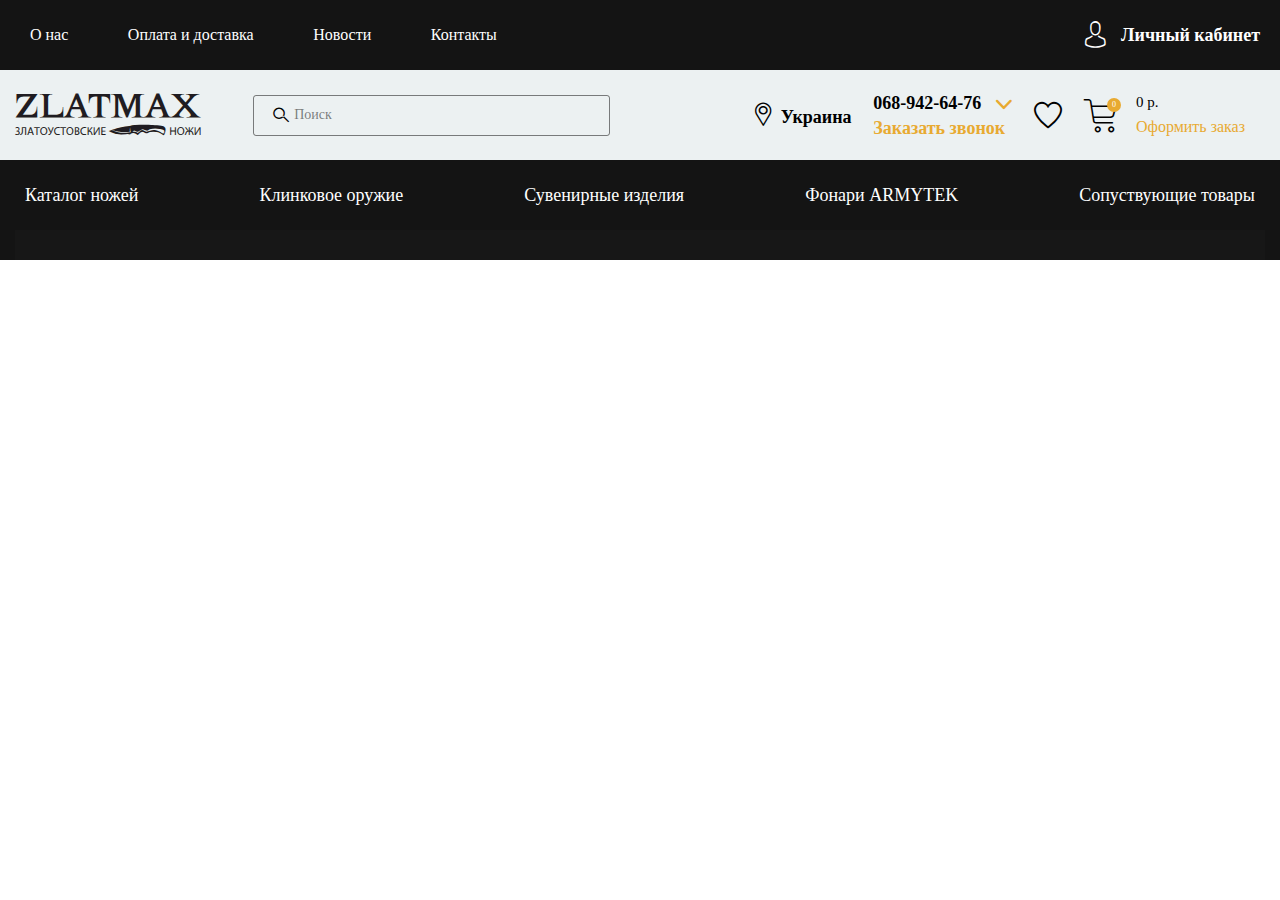
==== home.html @ 17cad007 "Add files via upload" ====
<!DOCTYPE html>
<html lang="ru">

<head>
	<title>Главная</title>
	<meta charset="UTF-8">
	<meta name="format-detection" content="telephone=no">
	<!-- <style>body{opacity: 0;}</style> -->
	<link rel="stylesheet" href="css/style.min.css?_v=20230607173620">
	<link rel="shortcut icon" href="favicon.ico">
	<!-- <meta name="robots" content="noindex, nofollow"> -->
	<meta name="viewport" content="width=device-width, initial-scale=1.0">
</head>

<body>
	<div class="wrapper">
		<header class="header">
			<div class="header__top top-header">
				<div class="top-header__container">
					<nav class="top-header__menu ">
						<nav class="top-header__menu">
							<ul data-da=".menu__body, 991.98" class="top-header__list menu-top-header">
								<li class="menu-top-header__item menu-top-header__item_catalog"><a href="#" data-catalog class="menu-top-header__link  menu-top-header__link_catalog _icon-arrow-bottom">Каталог
										товаров</a></li>
								<li class="menu-top-header__item"><a href="#" class="menu-top-header__link">О нас</a></li>
								<li class="menu-top-header__item"><a href="#" class="menu-top-header__link">Оплата и доставка</a></li>
								<li class="menu-top-header__item"><a href="#" class="menu-top-header__link">Новости</a></li>
								<li class="menu-top-header__item"><a href="#" class="menu-top-header__link">Контакты</a></li>
							</ul>
						</nav>


					</nav>
					<a href="#" class="top-header__user _icon-user"><span>Личный кабинет</span></a>
					<nav hidden class="menu">
						<button type="" class=" menu-icon icon-menu"><span></span></button>
						<div class="menu__body">
						</div>
					</nav>
				</div>
			</div>
			<div class="header__body body-header">
				<div class="body-header__container">
					<a href="" class="body-header__logo">
						<img src="" alt="">
					</a>
					<div data-da=".catalog-header__container, 479.98" class="body-header__search ">
						<form action="" class="search-header">
							<button type="submit" class="search-header__button "></button>
							<input type="text" autocomplete="off" placeholder="Поиск" class="search-header__input">
						</form>
					</div>
					<div class="body-header__actions actions-header">
						<a href="" class="actions-header__location"><span>Украина</span></a>
						<div data-da=".top-header__container, 991.98 , 0" class="actions-header__phones phones-header">
							<div data-spollers class="phones-header__items">
								<div class="spollers__item">
									<a href="tel:0689426476" class="phones-header__phone"><span>068-942-64-76</span></a>
									<button type="button" data-spoller class="phones-header__arrow _icon-arrow-bottom"></button>
									<ul class="phones-header__list">
										<li><a href="tel:88007774967" class="phones-header__phone">068-942-64-76</a></li>
										<li><a href="tel:88007774967" class="phones-header__phone">068-942-64-76</a></li>
										<li><a href="tel:88007774967" class="phones-header__phone">068-942-64-76</a></li>
									</ul>
								</div>
							</div>
							<button type="button" data-popup="#callback" class="phones-header__callback">Заказать звонок</button>
						</div>
						<a data-da=".top-header__container, 991.98 , 1" href="#" class="actions-header__favorite"></a>
						<a data-da=".top-header__container, 991.98 , 2" href="#" class="actions-header__cart cart-header">
							<div class="cart-header__icon _icon-cart"><span>0</span></div>
							<div href="#" class="cart-header__body">
								<div class="cart-header__summ">0 р.</div>
								<div class="cart-header__link">Оформить заказ</div>
							</div>
						</a>
					</div>
				</div>
			</div>
			<div class=" header__catalog catalog-header">
				<div class="catalog-header__container">
					<nav class="catalog-header__menu menu-catalog">
						<button type="button" class=" menu-catalog__back _icon-back">Назад</button>
						<ul class="menu-catalog__list">
							<li class="menu-catalog__item"><button type="button" data-parent="1" class="menu-catalog__link">Каталог
									ножей</button></li>
							<li class="menu-catalog__item"><button type="button" data-parent="2" class="menu-catalog__link">Клинковое
									оружие</button></li>
							<li class="menu-catalog__item"><button type="button" data-parent="3" class="menu-catalog__link">Сувенирные изделия</button></li>
							<li class="menu-catalog__item"><button type="button" data-parent="4" class="menu-catalog__link">Фонари
									ARMYTEK</button></li>
							<li class="menu-catalog__item"><button type="button" data-parent="5" class="menu-catalog__link">Сопуствующие товары</button></li>
						</ul>
						<div class="menu-catalog__sub-menu sub-menu-catalog">
							<button type="button" class=" sub-menu-catalog__back _icon-back">Назад</button>
							<div class="sub-menu-catalog__container">
								<div hidden data-submenu="1" class="sub-menu-catalog__block ">
									<div class="sub-menu-catalog__category"><a href="#" class="sub-menu-catalog__link-category">Категория ножей</a></div>
									<div class="sub-menu-catalog__category"><a href="#" class="sub-menu-catalog__link-category">Производство ножей</a></div>
									<div class="sub-menu-catalog__category"><a href="#" class="sub-menu-catalog__link-category">Ножи по
											маркам стали</a></div>
									<div class="sub-menu-catalog__category"><a href="#" class="sub-menu-catalog__link-category">Заточка
											и полировка ножей</a></div>
									<div class="sub-menu-catalog__category"><a href="#" class="sub-menu-catalog__link-category">Ножевая
											мастерская</a></div>



									<ul class="sub-menu-catalog__list">
										<li class="sub-menu-catalog__item"><a href="#" class="sub-menu-catalog__link">Разделочные
												ножи</a></li>
										<li class="sub-menu-catalog__item"><a href="#" class="sub-menu-catalog__link">Туристические
												ножи</a></li>
										<li class="sub-menu-catalog__item"><a href="#" class="sub-menu-catalog__link">Ножи
												охотничьи</a></li>
										<li class="sub-menu-catalog__item"><a href="#" class="sub-menu-catalog__link">Булатные
												ножи</a></li>
										<li class="sub-menu-catalog__item"><a href="#" class="sub-menu-catalog__link">Ножи из
												дамаска</a></li>
										<li class="sub-menu-catalog__item"><a href="#" class="sub-menu-catalog__link">Тактического
												назначения</a></li>
										<li class="sub-menu-catalog__item"><a href="#" class="sub-menu-catalog__link">Метательные
												ножи</a></li>
										<li class="sub-menu-catalog__item"><a href="#" class="sub-menu-catalog__link">Мачете и
												кукри</a></li>
										<li class="sub-menu-catalog__item"><a href="#" class="sub-menu-catalog__link">Ножи
												кухонные</a></li>
									</ul>
									<ul class="sub-menu-catalog__list">
										<li class="sub-menu-catalog__item"><a href="#" class="sub-menu-catalog__link">Ножи АИР</a></li>
										<li class="sub-menu-catalog__item"><a href="#" class="sub-menu-catalog__link">Ножи ЗИК</a></li>
										<li class="sub-menu-catalog__item"><a href="#" class="sub-menu-catalog__link">Ножи ЗЗОСС</a>
										</li>
										<li class="sub-menu-catalog__item"><a href="#" class="sub-menu-catalog__link">Ножи РОСоружие</a>
										</li>
										<li class="sub-menu-catalog__item"><a href="#" class="sub-menu-catalog__link">Ножи РОСоружие</a>
										</li>
										<li class="sub-menu-catalog__item"><a href="#" class="sub-menu-catalog__link">Ножи Оружейник</a>
										</li>
										<li class="sub-menu-catalog__item"><a href="#" class="sub-menu-catalog__link">Булат Сергея
												Баранова</a></li>
										<li class="sub-menu-catalog__item"><a href="#" class="sub-menu-catalog__link">Булат Андрея
												Умерова</a></li>
										<li class="sub-menu-catalog__item"><a href="#" class="sub-menu-catalog__link">Ножи Златко</a>
										</li>
										<li class="sub-menu-catalog__item"><a href="#" class="sub-menu-catalog__link">Ножи Стиль-М</a>
										</li>
										<li class="sub-menu-catalog__item"><a href="#" class="sub-menu-catalog__link">Оружейная
												компания</a></li>
									</ul>
									<ul class="sub-menu-catalog__list">
										<li class="sub-menu-catalog__item"><a href="#" class="sub-menu-catalog__link">Ножи из стали
												40х102С2М</a></li>
										<li class="sub-menu-catalog__item"><a href="#" class="sub-menu-catalog__link">Ножи из стали
												95х18</a></li>
										<li class="sub-menu-catalog__item"><a href="#" class="sub-menu-catalog__link">Ножи из стали
												100х13м</a></li>
										<li class="sub-menu-catalog__item"><a href="#" class="sub-menu-catalog__link">Ножи из стали
												110х18м-ШД</a></li>
										<li class="sub-menu-catalog__item"><a href="#" class="sub-menu-catalog__link">Ножи из стали
												ЭИ-107 ТЦ/a></li>
										<li class="sub-menu-catalog__item"><a href="#" class="sub-menu-catalog__link">Ножи из стали
												50х14МФ</a></li>
										<li class="sub-menu-catalog__item"><a href="#" class="sub-menu-catalog__link">Ножи из стали
												AUS-8</a></li>
										<li class="sub-menu-catalog__item"><a href="#" class="sub-menu-catalog__link">Ножи из стали
												К340</a></li>
										<li class="sub-menu-catalog__item"><a href="#" class="sub-menu-catalog__link">Ножи из стали
												M390</a></li>
										<li class="sub-menu-catalog__item"><a href="#" class="sub-menu-catalog__link">Ножи из стали
												ЭП-766</a></li>
									</ul>
									<ul class="sub-menu-catalog__list">
										<li class="sub-menu-catalog__item"><a href="#" class="sub-menu-catalog__link">Паста ГОИ</a></li>
										<li class="sub-menu-catalog__item"><a href="#" class="sub-menu-catalog__link">Алмазная паста</a>
										</li>
										<li class="sub-menu-catalog__item"><a href="#" class="sub-menu-catalog__link">Бруски и камни для
												заточки</a></li>
										<li class="sub-menu-catalog__item"><a href="#" class="sub-menu-catalog__link">Заточные
												системы</a></li>
									</ul>

									<ul class="sub-menu-catalog__list">
										<li class="sub-menu-catalog__item"><a href="#" class="sub-menu-catalog__link">Ножевые клинки</a>
										</li>
										<li class="sub-menu-catalog__item"><a href="#" class="sub-menu-catalog__link">Заготовки для
												ножей</a></li>
										<li class="sub-menu-catalog__item"><a href="#" class="sub-menu-catalog__link">Литье для
												ножей</a></li>
										<li class="sub-menu-catalog__item"><a href="#" class="sub-menu-catalog__link">Материалы для
												рукоятей</a></li>
										<li class="sub-menu-catalog__item"><a href="#" class="sub-menu-catalog__link">Уход за рукоятиями
												ножей</a></li>

									</ul>
									<div class="sub-menu-catalog__footer"><a href="#" class="sub-menu-catalog__all">Смотреть все</a>
									</div>
									<div class="sub-menu-catalog__footer"><a href="#" class="sub-menu-catalog__all">Смотреть все</a>
									</div>
									<div class="sub-menu-catalog__footer"><a href="#" class="sub-menu-catalog__all">Смотреть все</a>
									</div>
									<div class="sub-menu-catalog__footer"><a href="#" class="sub-menu-catalog__all">Смотреть все</a>
									</div>
									<div class="sub-menu-catalog__footer"><a href="#" class="sub-menu-catalog__all">Смотреть все</a>
									</div>



								</div>
								<div hidden data-submenu="2" class="sub-menu-catalog__block ">
									<div class="sub-menu-catalog__category"><a href="#" class="sub-menu-catalog__link-category">Категория ножей</a></div>
									<div class="sub-menu-catalog__category"><a href="#" class="sub-menu-catalog__link-category">Производство ножей</a></div>


									<ul class="sub-menu-catalog__list">
										<li class="sub-menu-catalog__item"><a href="#" class="sub-menu-catalog__link">Разделочные
												ножи</a></li>
										<li class="sub-menu-catalog__item"><a href="#" class="sub-menu-catalog__link">Туристические
												ножи</a></li>
										<li class="sub-menu-catalog__item"><a href="#" class="sub-menu-catalog__link">Ножи
												охотничьи</a></li>
										<li class="sub-menu-catalog__item"><a href="#" class="sub-menu-catalog__link">Булатные
												ножи</a></li>
										<li class="sub-menu-catalog__item"><a href="#" class="sub-menu-catalog__link">Ножи из
												дамаска</a></li>

									</ul>
									<ul class="sub-menu-catalog__list">
										<li class="sub-menu-catalog__item"><a href="#" class="sub-menu-catalog__link">Ножи АИР</a></li>
										<li class="sub-menu-catalog__item"><a href="#" class="sub-menu-catalog__link">Ножи ЗИК</a></li>
										<li class="sub-menu-catalog__item"><a href="#" class="sub-menu-catalog__link">Ножи ЗЗОСС</a>
										</li>
										<li class="sub-menu-catalog__item"><a href="#" class="sub-menu-catalog__link">Ножи РОСоружие</a>
										</li>
										<li class="sub-menu-catalog__item"><a href="#" class="sub-menu-catalog__link">Ножи РОСоружие</a>
										</li>

									</ul>


									<div class="sub-menu-catalog__footer"><a href="#" class="sub-menu-catalog__all">Смотреть все</a>
									</div>
									<div class="sub-menu-catalog__footer"><a href="#" class="sub-menu-catalog__all">Смотреть все</a>
									</div>




								</div>
								<div hidden data-submenu="3" class="sub-menu-catalog__block ">

									<div class="sub-menu-catalog__category"><a href="#" class="sub-menu-catalog__link-category">Ножи по
											маркам стали</a></div>
									<div class="sub-menu-catalog__category"><a href="#" class="sub-menu-catalog__link-category">Заточка
											и полировка ножей</a></div>
									<div class="sub-menu-catalog__category"><a href="#" class="sub-menu-catalog__link-category">Ножевая
											мастерская</a></div>




									<ul class="sub-menu-catalog__list">
										<li class="sub-menu-catalog__item"><a href="#" class="sub-menu-catalog__link">Ножи из стали
												40х102С2М</a></li>
										<li class="sub-menu-catalog__item"><a href="#" class="sub-menu-catalog__link">Ножи из стали
												95х18</a></li>
										<li class="sub-menu-catalog__item"><a href="#" class="sub-menu-catalog__link">Ножи из стали
												100х13м</a></li>
										<li class="sub-menu-catalog__item"><a href="#" class="sub-menu-catalog__link">Ножи из стали
												110х18м-ШД</a></li>
										<li class="sub-menu-catalog__item"><a href="#" class="sub-menu-catalog__link">Ножи из стали
												ЭИ-107 ТЦ/a></li>
										<li class="sub-menu-catalog__item"><a href="#" class="sub-menu-catalog__link">Ножи из стали
												50х14МФ</a></li>
										<li class="sub-menu-catalog__item"><a href="#" class="sub-menu-catalog__link">Ножи из стали
												AUS-8</a></li>
									</ul>
									<ul class="sub-menu-catalog__list">
										<li class="sub-menu-catalog__item"><a href="#" class="sub-menu-catalog__link">Паста ГОИ</a></li>
										<li class="sub-menu-catalog__item"><a href="#" class="sub-menu-catalog__link">Алмазная паста</a>
										</li>
										<li class="sub-menu-catalog__item"><a href="#" class="sub-menu-catalog__link">Бруски и камни для
												заточки</a></li>
										<li class="sub-menu-catalog__item"><a href="#" class="sub-menu-catalog__link">Заточные
												системы</a></li>
									</ul>

									<ul class="sub-menu-catalog__list">
										<li class="sub-menu-catalog__item"><a href="#" class="sub-menu-catalog__link">Ножевые клинки</a>
										</li>
										<li class="sub-menu-catalog__item"><a href="#" class="sub-menu-catalog__link">Заготовки для
												ножей</a></li>
										<li class="sub-menu-catalog__item"><a href="#" class="sub-menu-catalog__link">Литье для
												ножей</a></li>
										<li class="sub-menu-catalog__item"><a href="#" class="sub-menu-catalog__link">Материалы для
												рукоятей</a></li>
										<li class="sub-menu-catalog__item"><a href="#" class="sub-menu-catalog__link">Уход за рукоятиями
												ножей</a></li>

									</ul>


									<div class="sub-menu-catalog__footer"><a href="#" class="sub-menu-catalog__all">Смотреть все</a>
									</div>
									<div class="sub-menu-catalog__footer"><a href="#" class="sub-menu-catalog__all">Смотреть все</a>
									</div>
									<div class="sub-menu-catalog__footer"><a href="#" class="sub-menu-catalog__all">Смотреть все</a>
									</div>



								</div>
								<div hidden data-submenu="4" class="sub-menu-catalog__block ">
									<div class="sub-menu-catalog__category"><a href="#" class="sub-menu-catalog__link-category">Категория ножей</a></div>
									<div class="sub-menu-catalog__category"><a href="#" class="sub-menu-catalog__link-category">Производство ножей</a></div>
									<div class="sub-menu-catalog__category"><a href="#" class="sub-menu-catalog__link-category">Ножи по
											маркам стали</a></div>
									<div class="sub-menu-catalog__category"><a href="#" class="sub-menu-catalog__link-category">Заточка
											и полировка ножей</a></div>
									<div class="sub-menu-catalog__category"><a href="#" class="sub-menu-catalog__link-category">Ножевая
											мастерская</a></div>



									<ul class="sub-menu-catalog__list">
										<li class="sub-menu-catalog__item"><a href="#" class="sub-menu-catalog__link">Разделочные
												ножи</a></li>
										<li class="sub-menu-catalog__item"><a href="#" class="sub-menu-catalog__link">Туристические
												ножи</a></li>
										<li class="sub-menu-catalog__item"><a href="#" class="sub-menu-catalog__link">Ножи
												охотничьи</a></li>
										<li class="sub-menu-catalog__item"><a href="#" class="sub-menu-catalog__link">Булатные
												ножи</a></li>
										<li class="sub-menu-catalog__item"><a href="#" class="sub-menu-catalog__link">Ножи из
												дамаска</a></li>
										<li class="sub-menu-catalog__item"><a href="#" class="sub-menu-catalog__link">Тактического
												назначения</a></li>
										<li class="sub-menu-catalog__item"><a href="#" class="sub-menu-catalog__link">Метательные
												ножи</a></li>
										<li class="sub-menu-catalog__item"><a href="#" class="sub-menu-catalog__link">Мачете и
												кукри</a></li>
										<li class="sub-menu-catalog__item"><a href="#" class="sub-menu-catalog__link">Ножи
												кухонные</a></li>
									</ul>
									<ul class="sub-menu-catalog__list">
										<li class="sub-menu-catalog__item"><a href="#" class="sub-menu-catalog__link">Ножи АИР</a></li>
										<li class="sub-menu-catalog__item"><a href="#" class="sub-menu-catalog__link">Ножи ЗИК</a></li>
										<li class="sub-menu-catalog__item"><a href="#" class="sub-menu-catalog__link">Ножи ЗЗОСС</a>
										</li>
										<li class="sub-menu-catalog__item"><a href="#" class="sub-menu-catalog__link">Ножи РОСоружие</a>
										</li>
										<li class="sub-menu-catalog__item"><a href="#" class="sub-menu-catalog__link">Ножи РОСоружие</a>
										</li>
										<li class="sub-menu-catalog__item"><a href="#" class="sub-menu-catalog__link">Ножи Оружейник</a>
										</li>
										<li class="sub-menu-catalog__item"><a href="#" class="sub-menu-catalog__link">Булат Сергея
												Баранова</a></li>
										<li class="sub-menu-catalog__item"><a href="#" class="sub-menu-catalog__link">Булат Андрея
												Умерова</a></li>
										<li class="sub-menu-catalog__item"><a href="#" class="sub-menu-catalog__link">Ножи Златко</a>
										</li>
										<li class="sub-menu-catalog__item"><a href="#" class="sub-menu-catalog__link">Ножи Стиль-М</a>
										</li>
										<li class="sub-menu-catalog__item"><a href="#" class="sub-menu-catalog__link">Оружейная
												компания</a></li>
									</ul>
									<ul class="sub-menu-catalog__list">
										<li class="sub-menu-catalog__item"><a href="#" class="sub-menu-catalog__link">Ножи из стали
												40х102С2М</a></li>
										<li class="sub-menu-catalog__item"><a href="#" class="sub-menu-catalog__link">Ножи из стали
												95х18</a></li>
										<li class="sub-menu-catalog__item"><a href="#" class="sub-menu-catalog__link">Ножи из стали
												100х13м</a></li>
										<li class="sub-menu-catalog__item"><a href="#" class="sub-menu-catalog__link">Ножи из стали
												110х18м-ШД</a></li>
										<li class="sub-menu-catalog__item"><a href="#" class="sub-menu-catalog__link">Ножи из стали
												ЭИ-107 ТЦ/a></li>
										<li class="sub-menu-catalog__item"><a href="#" class="sub-menu-catalog__link">Ножи из стали
												50х14МФ</a></li>
										<li class="sub-menu-catalog__item"><a href="#" class="sub-menu-catalog__link">Ножи из стали
												AUS-8</a></li>
										<li class="sub-menu-catalog__item"><a href="#" class="sub-menu-catalog__link">Ножи из стали
												К340</a></li>
										<li class="sub-menu-catalog__item"><a href="#" class="sub-menu-catalog__link">Ножи из стали
												M390</a></li>
										<li class="sub-menu-catalog__item"><a href="#" class="sub-menu-catalog__link">Ножи из стали
												ЭП-766</a></li>
									</ul>
									<ul class="sub-menu-catalog__list">
										<li class="sub-menu-catalog__item"><a href="#" class="sub-menu-catalog__link">Паста ГОИ</a></li>
										<li class="sub-menu-catalog__item"><a href="#" class="sub-menu-catalog__link">Алмазная паста</a>
										</li>
										<li class="sub-menu-catalog__item"><a href="#" class="sub-menu-catalog__link">Бруски и камни для
												заточки</a></li>
										<li class="sub-menu-catalog__item"><a href="#" class="sub-menu-catalog__link">Заточные
												системы</a></li>
									</ul>

									<ul class="sub-menu-catalog__list">
										<li class="sub-menu-catalog__item"><a href="#" class="sub-menu-catalog__link">Ножевые клинки</a>
										</li>
										<li class="sub-menu-catalog__item"><a href="#" class="sub-menu-catalog__link">Заготовки для
												ножей</a></li>
										<li class="sub-menu-catalog__item"><a href="#" class="sub-menu-catalog__link">Литье для
												ножей</a></li>
										<li class="sub-menu-catalog__item"><a href="#" class="sub-menu-catalog__link">Материалы для
												рукоятей</a></li>
										<li class="sub-menu-catalog__item"><a href="#" class="sub-menu-catalog__link">Уход за рукоятиями
												ножей</a></li>

									</ul>
									<div class="sub-menu-catalog__footer"><a href="#" class="sub-menu-catalog__all">Смотреть все</a>
									</div>
									<div class="sub-menu-catalog__footer"><a href="#" class="sub-menu-catalog__all">Смотреть все</a>
									</div>
									<div class="sub-menu-catalog__footer"><a href="#" class="sub-menu-catalog__all">Смотреть все</a>
									</div>
									<div class="sub-menu-catalog__footer"><a href="#" class="sub-menu-catalog__all">Смотреть все</a>
									</div>
									<div class="sub-menu-catalog__footer"><a href="#" class="sub-menu-catalog__all">Смотреть все</a>
									</div>



								</div>
								<div hidden data-submenu="5" class="sub-menu-catalog__block ">
									<div class="sub-menu-catalog__category"><a href="#" class="sub-menu-catalog__link-category">Категория ножей</a></div>
									<div class="sub-menu-catalog__category"><a href="#" class="sub-menu-catalog__link-category">Производство ножей</a></div>


									<ul class="sub-menu-catalog__list">
										<li class="sub-menu-catalog__item"><a href="#" class="sub-menu-catalog__link">Разделочные
												ножи</a></li>
										<li class="sub-menu-catalog__item"><a href="#" class="sub-menu-catalog__link">Туристические
												ножи</a></li>
										<li class="sub-menu-catalog__item"><a href="#" class="sub-menu-catalog__link">Ножи
												охотничьи</a></li>
										<li class="sub-menu-catalog__item"><a href="#" class="sub-menu-catalog__link">Булатные
												ножи</a></li>


									</ul>
									<ul class="sub-menu-catalog__list">
										<li class="sub-menu-catalog__item"><a href="#" class="sub-menu-catalog__link">Ножи АИР</a></li>
										<li class="sub-menu-catalog__item"><a href="#" class="sub-menu-catalog__link">Ножи ЗИК</a></li>
										<li class="sub-menu-catalog__item"><a href="#" class="sub-menu-catalog__link">Ножи ЗЗОСС</a>
										</li>


									</ul>


									<div class="sub-menu-catalog__footer"><a href="#" class="sub-menu-catalog__all">Смотреть все</a>
									</div>
									<div class="sub-menu-catalog__footer"><a href="#" class="sub-menu-catalog__all">Смотреть все</a>
									</div>




								</div>
							</div>



						</div>
					</nav>
				</div>
			</div>
		</header>
		<main class="page">
		</main>
		<footer class="footer">
			<div class="footer__container">
			</div>
		</footer>
	</div>
	<div id="callback" aria-hidden="true" class="popup">
		<div class="popup__wrapper">
			<div class="popup__content">
				<button data-close type="button" class="popup__close">Закрыть</button>
				<div class="popup__text">
					Тут повинна бути форма
				</div>
			</div>
		</div>
	</div>
	<script src="js/app.min.js?_v=20230607173620"></script>
</body>

</html>
---- css/style.min.css ----
@charset "UTF-8";@font-face{font-family:icons;font-display:swap;src:url(../fonts/icons.woff2) format("woff2"),url(../fonts/icons.woff) format("woff");font-weight:400;font-style:normal}.actions-header__favorite,.actions-header__location,.body-header__logo,.menu-catalog__link[data-parent]::before,.phones-header__phone:before,.search-header__button,[class*=_icon-]:before{font-family:icons;font-style:normal;font-weight:400;font-variant:normal;text-transform:none;line-height:1;-webkit-font-smoothing:antialiased;-moz-osx-font-smoothing:grayscale}[class*=_icon-]:before{display:block}._icon-arrow-bottom:before,.menu-catalog__link[data-parent]:before{content:"\e900"}._icon-arrow-right:before{content:"\e901"}._icon-cart:before{content:"\e902"}._icon-compare:before{content:"\e903"}._icon-contact:before,.phones-header__phone:before{content:"\e904"}._icon-email:before{content:"\e905"}._icon-favorite:before,.actions-header__favorite:before{content:"\e906"}._icon-back:before{content:"\e907"}._icon-location:before,.actions-header__location:before{content:"\e908"}._icon-logo:before,.body-header__logo:before{content:"\e909"}._icon-rub:before{content:"\e90a"}._icon-search:before,.search-header__button:before{content:"\e90b"}._icon-spoller-arrow:before{content:"\e90c"}._icon-time-shedule:before{content:"\e90d"}._icon-user:before{content:"\e90e"}._icon-Vector:before{content:"\e90f"}._icon-back:before{content:"\e907"}*{padding:0;margin:0;border:0}*,:after,:before{-webkit-box-sizing:border-box;box-sizing:border-box}body,html{height:100%;min-width:320px}body{color:#000;line-height:1;font-family:"";font-size:1.125rem;-ms-text-size-adjust:100%;-moz-text-size-adjust:100%;-webkit-text-size-adjust:100%;-webkit-font-smoothing:antialiased;-moz-osx-font-smoothing:grayscale}button,input,textarea{font-family:"";font-size:inherit}button{cursor:pointer;color:inherit;background-color:inherit}a{color:inherit}a:link,a:visited{text-decoration:none}a:hover{text-decoration:none}ul li{list-style:none}img{vertical-align:top}h1,h2,h3,h4,h5,h6{font-weight:inherit;font-size:inherit}.lock body{overflow:hidden;-ms-touch-action:none;touch-action:none}.wrapper{min-height:100%;display:-webkit-box;display:-ms-flexbox;display:flex;-webkit-box-orient:vertical;-webkit-box-direction:normal;-ms-flex-direction:column;flex-direction:column;overflow:hidden}.wrapper>main{-webkit-box-flex:1;-ms-flex:1 1 auto;flex:1 1 auto}.wrapper>*{min-width:0}[class*=__container]{max-width:99.375rem;-webkit-box-sizing:content-box;box-sizing:content-box;margin:0 auto;padding:0 .9375rem}body::after{content:"";background-color:rgba(0,0,0,.5);position:fixed;width:100%;height:100%;top:0;left:0;opacity:0;-webkit-transition:opacity .8s ease 0s;-o-transition:opacity .8s ease 0s;transition:opacity .8s ease 0s;pointer-events:none;z-index:149}.popup-show body::after{opacity:1}.popup{position:fixed;top:0;left:0;bottom:0;right:0;padding:30px 10px;-webkit-transition:visibility .8s ease 0s;-o-transition:visibility .8s ease 0s;transition:visibility .8s ease 0s;visibility:hidden;pointer-events:none}.popup_show{z-index:150;visibility:visible;overflow:auto;pointer-events:auto}.popup_show .popup__content{visibility:visible;-webkit-transform:scale(1);-ms-transform:scale(1);transform:scale(1)}.popup__wrapper{display:-webkit-box;display:-ms-flexbox;display:flex;-webkit-box-orient:vertical;-webkit-box-direction:normal;-ms-flex-direction:column;flex-direction:column;-webkit-box-align:center;-ms-flex-align:center;align-items:center;min-height:100%;-webkit-box-flex:1;-ms-flex:1 1 auto;flex:1 1 auto;width:100%;display:flex;-webkit-box-pack:center;-ms-flex-pack:center;justify-content:center;align-items:center}.popup__content{visibility:hidden;-webkit-transform:scale(0);-ms-transform:scale(0);transform:scale(0);-webkit-transition:-webkit-transform .3s ease 0s;transition:-webkit-transform .3s ease 0s;-o-transition:transform .3s ease 0s;transition:transform .3s ease 0s;transition:transform .3s ease 0s,-webkit-transform .3s ease 0s;background-color:#eee;padding:20px;width:100%;max-width:900px;border-radius:20px}.lock .popup__content{visibility:visible}[class*=-ibg]{position:relative}[class*=-ibg] img{position:absolute;width:100%;height:100%;top:0;left:0;-o-object-fit:cover;object-fit:cover}[class*=-ibg_contain] img{-o-object-fit:contain;object-fit:contain}.top-header{padding:10px 0;background-color:#141414}.top-header__container{display:-webkit-box;display:-ms-flexbox;display:flex;-webkit-box-align:center;-ms-flex-align:center;align-items:center;gap:1.25rem;min-height:50px;padding:0 1.25rem 0 1.25rem}.top-header__menu{-webkit-box-flex:1;-ms-flex:1 1 auto;flex:1 1 auto}.menu__link{color:#fff}.top-header__list{display:-webkit-box;display:-ms-flexbox;display:flex;row-gap:5px}@supports ((-moz-column-gap:clamp(1.25rem ,0.6346153846rem + 3.0769230769vw ,3.75rem)) or (column-gap:clamp(1.25rem ,0.6346153846rem + 3.0769230769vw ,3.75rem))){.top-header__list{-webkit-column-gap:clamp(1.25rem ,.6346153846rem + 3.0769230769vw ,3.75rem);-moz-column-gap:clamp(1.25rem ,.6346153846rem + 3.0769230769vw ,3.75rem);column-gap:clamp(1.25rem ,.6346153846rem + 3.0769230769vw ,3.75rem)}}@supports not ((-moz-column-gap:clamp(1.25rem ,0.6346153846rem + 3.0769230769vw ,3.75rem)) or (column-gap:clamp(1.25rem ,0.6346153846rem + 3.0769230769vw ,3.75rem))){.top-header__list{-webkit-column-gap:calc(1.25rem + 2.5 * (100vw - 20rem)/ 81.25);-moz-column-gap:calc(1.25rem + 2.5 * (100vw - 20rem)/ 81.25);column-gap:calc(1.25rem + 2.5 * (100vw - 20rem)/ 81.25)}}.menu-top-header__item{font-size:1rem}.menu-top-header__link{color:#fff;font-size:1rem;line-height:1.25}.menu-top-header__link:first-child{margin:0 0 0 .625rem}.menu-top-header__link_catalog{display:-webkit-box;display:-ms-flexbox;display:flex;-webkit-box-orient:horizontal;-webkit-box-direction:reverse;-ms-flex-direction:row-reverse;flex-direction:row-reverse;-webkit-box-pack:justify;-ms-flex-pack:justify;justify-content:space-between}.menu-top-header__link_catalog::before{-webkit-box-flex:0;-ms-flex:0 0 .875rem;flex:0 0 .875rem;display:-webkit-box;display:-ms-flexbox;display:flex;-webkit-box-pack:center;-ms-flex-pack:center;justify-content:center;-webkit-box-align:center;-ms-flex-align:center;align-items:center;height:.875rem;font-size:.5rem;-webkit-transform:rotate(-90deg);-ms-transform:rotate(-90deg);transform:rotate(-90deg)}.top-header__user{color:#fff;display:-webkit-inline-box;display:-ms-inline-flexbox;display:inline-flex;-webkit-box-align:center;-ms-flex-align:center;align-items:center;font-weight:600;line-height:1.2222222222}.top-header__user::before{font-size:1.75rem;margin:0 15px 0 0}.body-header{background-color:#ecf1f2}.body-header__search{-webkit-box-flex:1;-ms-flex:1 1 auto;flex:1 1 auto}.body-header{padding:10px 0}.body-header__container{display:-webkit-box;display:-ms-flexbox;display:flex;min-height:70px;-webkit-box-align:center;-ms-flex-align:center;align-items:center;-ms-flex-wrap:nowrap;flex-wrap:nowrap}.body-header__logo{font-size:2.625rem;color:#1f1c21}.search-header{border-radius:.1875rem;position:relative;padding-right:1.25rem;background-color:#ecf1f2}.search-header__button{position:absolute;top:0;left:.5rem;background-color:transparent;height:2.5625rem;width:2.5625rem;display:-webkit-box;display:-ms-flexbox;display:flex;-webkit-box-align:center;-ms-flex-align:center;align-items:center;-webkit-box-pack:center;-ms-flex-pack:center;justify-content:center}.search-header__input{width:100%;font-weight:500;font-size:.875rem;padding:0 1.25rem 0 2.5rem;background-color:transparent;border-radius:.1875rem;border:1px solid rgba(4,4,4,.5);height:2.5625rem;color:#000}.search-header__input::-webkit-input-placeholder{color:rgba(0,0,0,.5)}.search-header__input::-moz-placeholder{color:rgba(0,0,0,.5)}.search-header__input:-ms-input-placeholder{color:rgba(0,0,0,.5)}.search-header__input::-ms-input-placeholder{color:rgba(0,0,0,.5)}.search-header__input::placeholder{color:rgba(0,0,0,.5)}.actions-header{display:-webkit-box;display:-ms-flexbox;display:flex;-webkit-box-align:center;-ms-flex-align:center;align-items:center}@supports ((-moz-column-gap:clamp(0.9375rem ,-0.5745967742rem + 2.4193548387vw ,1.875rem)) or (column-gap:clamp(0.9375rem ,-0.5745967742rem + 2.4193548387vw ,1.875rem))){.actions-header{-webkit-column-gap:clamp(.9375rem ,-.5745967742rem + 2.4193548387vw ,1.875rem);-moz-column-gap:clamp(.9375rem ,-.5745967742rem + 2.4193548387vw ,1.875rem);column-gap:clamp(.9375rem ,-.5745967742rem + 2.4193548387vw ,1.875rem)}}@supports not ((-moz-column-gap:clamp(0.9375rem ,-0.5745967742rem + 2.4193548387vw ,1.875rem)) or (column-gap:clamp(0.9375rem ,-0.5745967742rem + 2.4193548387vw ,1.875rem))){.actions-header{-webkit-column-gap:calc(.9375rem + .9375 * (100vw - 62.5rem)/ 38.75);-moz-column-gap:calc(.9375rem + .9375 * (100vw - 62.5rem)/ 38.75);column-gap:calc(.9375rem + .9375 * (100vw - 62.5rem)/ 38.75)}}.actions-header__location{font-weight:600;font-size:1.125rem;line-height:1.2222222222;display:-webkit-inline-box;display:-ms-inline-flexbox;display:inline-flex;color:#000;-webkit-box-align:center;-ms-flex-align:center;align-items:center}@supports (margin-right:clamp(0.0000000625rem ,-9.943181358rem + 11.3636359091vw ,1.5625rem)){.actions-header__location{margin-right:clamp(.0000000625rem ,-9.943181358rem + 11.3636359091vw ,1.5625rem)}}@supports not (margin-right:clamp(0.0000000625rem ,-9.943181358rem + 11.3636359091vw ,1.5625rem)){.actions-header__location{margin-right:calc(.0000000625rem + 1.5624999375 * (100vw - 87.5rem)/ 13.75)}}.actions-header__location::before{font-weight:400;font-size:1.5rem;margin:0 .625rem 0 0}.actions-header__favorite{font-size:1.6875rem}.phones-header__item{position:relative;display:-webkit-box;display:-ms-flexbox;display:flex}.phones-header__phone{font-weight:600;white-space:nowrap;font-size:1.125rem;color:#000;line-height:1.2222222222}.phones-header__phone:before{display:none}.phones-header__arrow{color:#e8aa31;font-size:.625rem;margin:0 0 0 1.0625em;-webkit-transition:-webkit-transform .4s ease 0s;transition:-webkit-transform .4s ease 0s;-o-transition:transform .4s ease 0s;transition:transform .4s ease 0s;transition:transform .4s ease 0s,-webkit-transform .4s ease 0s}.phones-header__arrow._spoller-active{-webkit-transform:rotate(-180deg);-ms-transform:rotate(-180deg);transform:rotate(-180deg)}.phones-header__list{margin:.3125rem 0 0 0;position:absolute;padding:.9375rem;background:#fff;z-index:20;border-radius:.625rem;-webkit-box-shadow:0 0 5px rgba(0,0,0,.3);box-shadow:0 0 5px rgba(0,0,0,.3)}.phones-header__list li:not(:last-child){margin-bottom:.2777777778em}.phones-header__callback{font-weight:700;font-size:1.125rem;color:#e8aa31;background-color:transparent;margin:.1875rem 0 0 0;line-height:1.2222222222}.cart-header{display:-webkit-box;display:-ms-flexbox;display:flex;-webkit-column-gap:.9375rem;-moz-column-gap:.9375rem;column-gap:.9375rem;-webkit-box-align:center;-ms-flex-align:center;align-items:center;margin:0 1.25rem 0 0}.cart-header__icon{-webkit-box-flex:0;-ms-flex:0 0 37px;flex:0 0 37px;font-size:2.1875rem;position:relative}.cart-header__icon span{width:.875rem;height:.875rem;border-radius:50%;display:-webkit-box;display:-ms-flexbox;display:flex;-webkit-box-pack:center;-ms-flex-pack:center;justify-content:center;-webkit-box-align:center;-ms-flex-align:center;align-items:center;top:0;right:0;font-size:.5rem;position:absolute;background-color:#e8aa31;color:#fff}.cart-header__body{-webkit-box-flex:0;-ms-flex:0 0 auto;flex:0 0 auto}.cart-header__summ{font-weight:500;font-size:.9375rem;line-height:1.25}.cart-header__summ:not(:last-child){margin-bottom:.3125em}.cart-header__link{color:#e8aa31;font-weight:500;font-size:1rem;line-height:1.25}.catalog-header{background-color:#141414;position:relative}.catalog-header__container{color:#fff;gap:.625rem}.menu-catalog__list{display:-webkit-box;display:-ms-flexbox;display:flex;-webkit-box-pack:justify;-ms-flex-pack:justify;justify-content:space-between}.menu-catalog__link{padding:0 .625rem;display:-webkit-box;display:-ms-flexbox;display:flex;min-height:4.375rem;-webkit-box-pack:center;-ms-flex-pack:center;justify-content:center;-webkit-box-align:center;-ms-flex-align:center;align-items:center;text-align:center;position:relative;-webkit-transition:color .5s ease 0s;-o-transition:color .5s ease 0s;transition:color .5s ease 0s}.menu-catalog__link[data-parent]::before{display:none}.menu-catalog__link::after{opacity:0;visibility:hidden;position:absolute;content:"";height:.0625rem;width:calc(100% - 1.25rem);bottom:0;left:.625rem;background-color:#e8aa31;-webkit-transition:color .5s ease .5s;-o-transition:color .5s ease .5s;transition:color .5s ease .5s}.menu-catalog__link._sub-menu-active{color:#e8aa31;-webkit-transition:all .3s ease 0s;-o-transition:all .3s ease 0s;transition:all .3s ease 0s}.menu-catalog__link._sub-menu-active::after{opacity:1;visibility:visible}.menu-catalog__sub-menu{width:100%;left:0;top:100%;background-color:#171717}.menu-catalog__back{display:none}.sub-menu-catalog{padding-bottom:1.875rem}.sub-menu-catalog__block{display:none;-webkit-transition:all .3s ease 0s;-o-transition:all .3s ease 0s;transition:all .3s ease 0s}.sub-menu-catalog__block._sub-menu-open{display:-ms-grid;display:grid}.sub-menu-catalog__block_1{-webkit-box-pack:start;-ms-flex-pack:start;justify-content:start;-ms-grid-columns:(auto)[1];grid-template-columns:repeat(1,auto)}.sub-menu-catalog__block_2{-webkit-box-pack:start;-ms-flex-pack:start;justify-content:start;-ms-grid-columns:(auto)[2];grid-template-columns:repeat(2,auto)}.sub-menu-catalog__block_3{-webkit-box-pack:start;-ms-flex-pack:start;justify-content:start;-ms-grid-columns:(auto)[3];grid-template-columns:repeat(3,auto)}.sub-menu-catalog__block_4{-webkit-box-pack:start;-ms-flex-pack:start;justify-content:start;-ms-grid-columns:(auto)[4];grid-template-columns:repeat(4,auto)}.sub-menu-catalog__block_5{-webkit-box-pack:start;-ms-flex-pack:start;justify-content:start;-ms-grid-columns:(auto)[5];grid-template-columns:repeat(5,auto)}.sub-menu-catalog__container{padding:0 .625rem}.sub-menu-catalog__category{border-bottom:1px solid rgba(255,255,255,.3);font-size:1rem;line-height:1.25}.sub-menu-catalog__list{gap:20px;display:-webkit-box;display:-ms-flexbox;display:flex;-webkit-box-orient:vertical;-webkit-box-direction:normal;-ms-flex-direction:column;flex-direction:column;-webkit-box-flex:1;-ms-flex:1 1 auto;flex:1 1 auto;padding:1.875rem .9375rem 1.875rem 0;margin:3.75rem 0 0 0;border-bottom:1px solid rgba(255,255,255,.3)}.sub-menu-catalog__link{font-size:1rem;line-height:1.25}.sub-menu-catalog__footer{padding:1.875rem .9375rem 1.875rem 0}.sub-menu-catalog__all{font-weight:500;font-size:1rem;line-height:1.25;color:#e8aa31}.sub-menu-catalog__back{display:none}@media (min-width:29.99875em){@supports (padding-left:clamp(1.25rem ,-27.8885135135rem + 37.2972972973vw ,9.875rem)){.body-header__search{padding-left:clamp(1.25rem ,-27.8885135135rem + 37.2972972973vw ,9.875rem)}}@supports not (padding-left:clamp(1.25rem ,-27.8885135135rem + 37.2972972973vw ,9.875rem)){.body-header__search{padding-left:calc(1.25rem + 8.625 * (100vw - 78.125rem)/ 23.125)}}}@media (min-width:61.99875em){.menu-top-header__item_catalog{display:none}.search-header{max-width:23.5625rem}.sub-menu-catalog__category{padding:1.875rem .9375rem 1.875rem 0}}@media (max-width:78.125em){.cart-header__body{display:none}}@media (max-width:61.99875em){.top-header__container{gap:1.125rem}.top-header__menu{-webkit-box-flex:0;-ms-flex:0 0 auto;flex:0 0 auto}.menu{display:-webkit-box;display:-ms-flexbox;display:flex;-webkit-box-flex:1;-ms-flex:1 1 auto;flex:1 1 auto;-webkit-box-pack:end;-ms-flex-pack:end;justify-content:flex-end}.menu__body{position:fixed;z-index:4;top:0;left:-100%;width:100%;height:100%;overflow:auto;background-color:#000;padding:6.25rem .9375rem 3.125rem .9375rem;-webkit-transition:left .3s ease 0s;-o-transition:left .3s ease 0s;transition:left .3s ease 0s}.menu-open .menu__body{left:0}.top-header__list{-webkit-box-orient:vertical;-webkit-box-direction:normal;-ms-flex-direction:column;flex-direction:column;row-gap:15px}.menu-top-header__list{display:none}@supports (font-size:clamp(1.375rem ,1.1369047619rem + 1.1904761905vw ,1.875rem)){.menu-top-header__link{font-size:clamp(1.375rem ,1.1369047619rem + 1.1904761905vw ,1.875rem)}}@supports not (font-size:clamp(1.375rem ,1.1369047619rem + 1.1904761905vw ,1.875rem)){.menu-top-header__link{font-size:calc(1.375rem + .5 * (100vw - 20rem)/ 42)}}.top-header__user::before{margin:0;font-size:2.1875rem}.top-header__user span{display:none;font-size:2.1875rem}.body-header__container{-webkit-box-pack:justify;-ms-flex-pack:justify;justify-content:space-between}.actions-header{display:none}.actions-header__favorite{color:#fff;font-size:2.1875rem}.phones-header__phone{color:#ecf1f2}.phones-header__phone{font-size:1.25rem}.phones-header__arrow{display:none}.phones-header__list{display:none}.phones-header__callback{display:none}.cart-header__icon{color:#fff;font-size:2.1875rem}.menu-catalog{position:fixed;top:0;left:-100%;height:100%;width:100%;overflow:auto;background-color:#000;padding:1.5625rem .9375rem 3.125rem .9375rem;-webkit-transition:left .3s ease 0s;-o-transition:left .3s ease 0s;transition:left .3s ease 0s}.catalog-open .menu-catalog{left:0;z-index:4}.menu-catalog__list{-webkit-box-orient:vertical;-webkit-box-direction:normal;-ms-flex-direction:column;flex-direction:column}.menu-catalog__link[data-parent]{display:-webkit-box;display:-ms-flexbox;display:flex;-webkit-box-pack:justify;-ms-flex-pack:justify;justify-content:space-between;-webkit-box-orient:horizontal;-webkit-box-direction:reverse;-ms-flex-direction:row-reverse;flex-direction:row-reverse;width:100%}.menu-catalog__link[data-parent]::before{display:block;-webkit-transform:translateY(.3125rem) rotate(-90deg);-ms-transform:translateY(.3125rem) rotate(-90deg);transform:translateY(.3125rem) rotate(-90deg);font-size:.625rem}.menu-catalog__back{display:-webkit-inline-box;display:-ms-inline-flexbox;display:inline-flex;-webkit-box-align:center;-ms-flex-align:center;align-items:center}@supports (font-size:clamp(1.25rem ,0.9523809524rem + 1.4880952381vw ,1.875rem)){.menu-catalog__back{font-size:clamp(1.25rem ,.9523809524rem + 1.4880952381vw ,1.875rem)}}@supports not (font-size:clamp(1.25rem ,0.9523809524rem + 1.4880952381vw ,1.875rem)){.menu-catalog__back{font-size:calc(1.25rem + .625 * (100vw - 20rem)/ 42)}}.menu-catalog__back:not(:last-child){margin-bottom:2em}.menu-catalog__back::before{margin:0 .3333333333em 0 0}.sub-menu-catalog{position:fixed;top:0;left:-100%;height:100%;width:100%;overflow:auto;background-color:#000;padding:1.5625rem .9375rem 3.125rem .9375rem;-webkit-transition:left .3s ease 0s;-o-transition:left .3s ease 0s;transition:left .3s ease 0s}.sub-menu-open .sub-menu-catalog{display:block;left:0;z-index:6}.sub-menu-catalog__block._sub-menu-open{display:block}.sub-menu-catalog__category{font-weight:700}.sub-menu-catalog__category:not(:last-child){margin-bottom:1.5625em}.sub-menu-catalog__list{display:none}.sub-menu-catalog__footer{display:none}.sub-menu-catalog__back{display:-webkit-inline-box;display:-ms-inline-flexbox;display:inline-flex;-webkit-box-align:center;-ms-flex-align:center;align-items:center}@supports (font-size:clamp(1.25rem ,0.9523809524rem + 1.4880952381vw ,1.875rem)){.sub-menu-catalog__back{font-size:clamp(1.25rem ,.9523809524rem + 1.4880952381vw ,1.875rem)}}@supports not (font-size:clamp(1.25rem ,0.9523809524rem + 1.4880952381vw ,1.875rem)){.sub-menu-catalog__back{font-size:calc(1.25rem + .625 * (100vw - 20rem)/ 42)}}.sub-menu-catalog__back:not(:last-child){margin-bottom:2em}.sub-menu-catalog__back::before{margin:0 .3333333333em 0 0}@supports (font-size:clamp(1.25rem ,0.9523809524rem + 1.4880952381vw ,1.875rem)){.sub-menu-catalog__link-category{font-size:clamp(1.25rem ,.9523809524rem + 1.4880952381vw ,1.875rem)}}@supports not (font-size:clamp(1.25rem ,0.9523809524rem + 1.4880952381vw ,1.875rem)){.sub-menu-catalog__link-category{font-size:calc(1.25rem + .625 * (100vw - 20rem)/ 42)}}.icon-menu{display:block;position:relative;width:2.5rem;height:1.40625rem;margin-right:20px;cursor:pointer;z-index:5}.icon-menu span,.icon-menu::after,.icon-menu::before{content:"";-webkit-transition:all .3s ease 0s;-o-transition:all .3s ease 0s;transition:all .3s ease 0s;position:absolute;width:100%;height:.125rem;background-color:#fff}.icon-menu::before{top:0}.icon-menu::after{bottom:0}.icon-menu span{top:calc(50% - .0625rem)}.menu-open .icon-menu span{width:0}.menu-open .icon-menu::before{top:calc(50% - .0625rem);-webkit-transform:rotate(-45deg);-ms-transform:rotate(-45deg);transform:rotate(-45deg)}.menu-open .icon-menu::after{bottom:calc(50% - .0625rem);-webkit-transform:rotate(45deg);-ms-transform:rotate(45deg);transform:rotate(45deg)}}@media (max-width:29.99875em){.search-header{padding-right:0}.search-header__button{color:#000}.search-header{background-color:#fff}.phones-header__phone:before{display:block;font-size:2.1875rem;margin:0}.phones-header__phone span{display:none}.catalog-header{padding:1.25rem 0}}@media (any-hover:hover){.top-header__user:hover span{text-decoration:underline}.actions-header__location:hover span{text-decoration:underline}.phones-header__callback:hover{text-decoration:underline}.cart-header__link:hover{text-decoration:underline}.menu-catalog__link:hover{color:#e8aa31}.menu-catalog__link:hover::after{opacity:1;visibility:visible}.sub-menu-catalog__category:hover{text-decoration:underline}.sub-menu-catalog__link:hover{text-decoration:underline}.sub-menu-catalog__all:hover{text-decoration:underline}}
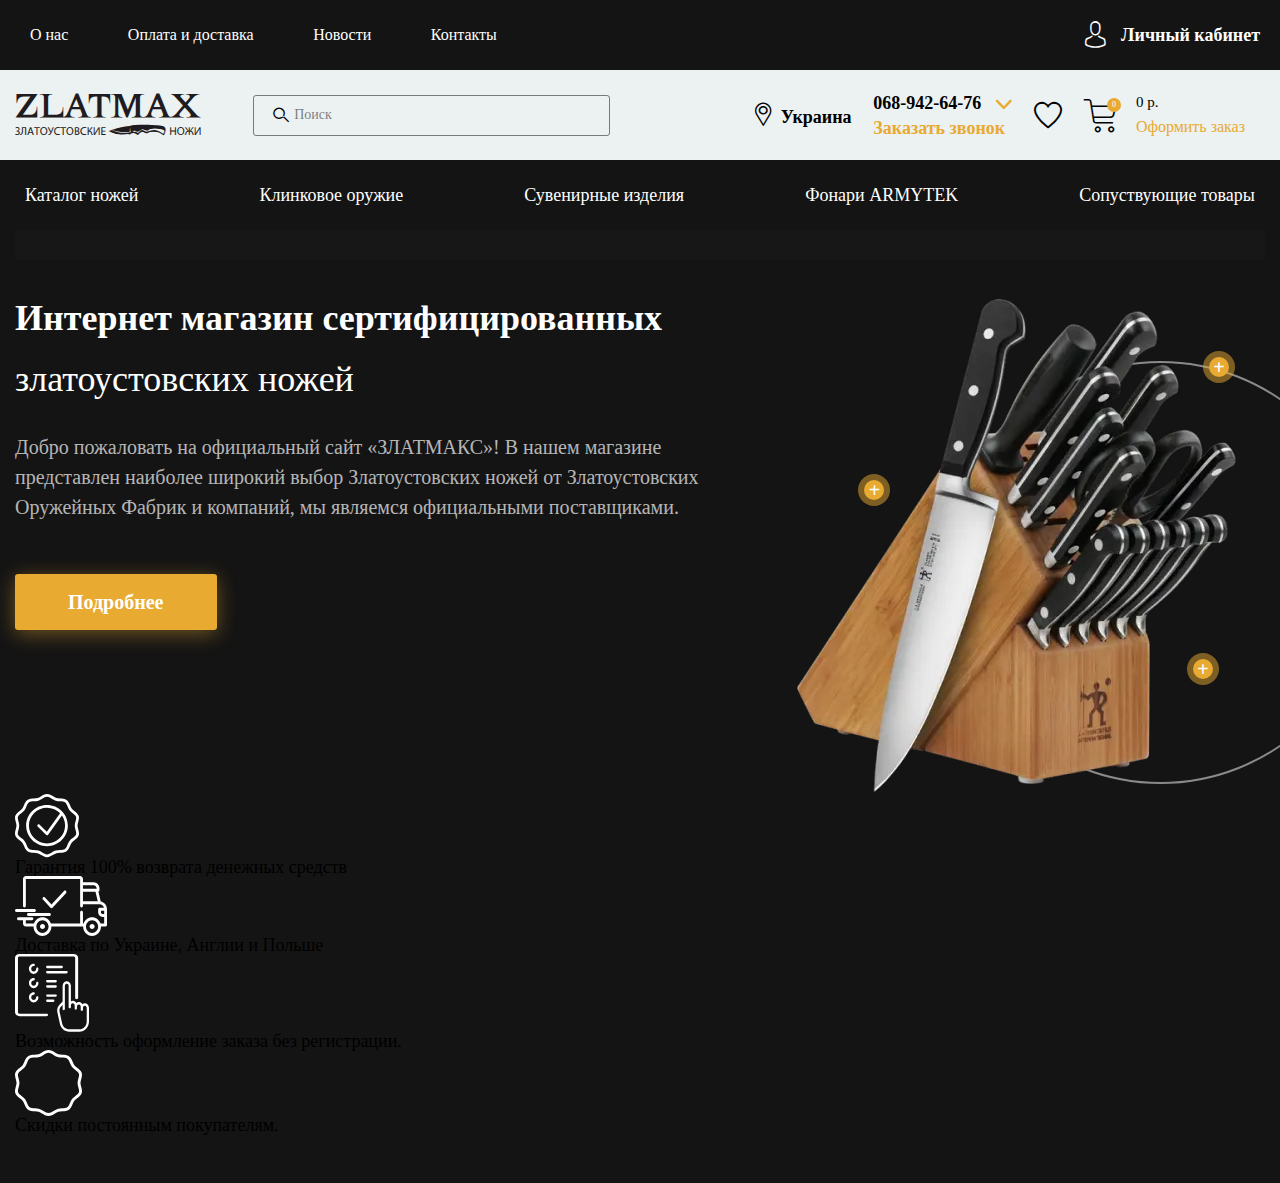
==== commit e0a6e97c: "Add files via upload" ====
--- a/home.html
+++ b/home.html
@@ -6,7 +6,7 @@
 	<meta charset="UTF-8">
 	<meta name="format-detection" content="telephone=no">
 	<!-- <style>body{opacity: 0;}</style> -->
-	<link rel="stylesheet" href="css/style.min.css?_v=20230607173620">
+	<link rel="stylesheet" href="css/style.min.css?_v=20230607215757">
 	<link rel="shortcut icon" href="favicon.ico">
 	<!-- <meta name="robots" content="noindex, nofollow"> -->
 	<meta name="viewport" content="width=device-width, initial-scale=1.0">
@@ -469,6 +469,73 @@
 			</div>
 		</header>
 		<main class="page">
+			<section class="page__main-block main-block">
+				<div class="main-block__container">
+					<div class="main-block__body">
+						<div class="main-block__slider ">
+							<div class="main-block__wrapper ">
+								<div class="main-block__slide slide-main-block">
+									<div class="slide-main-block__content">
+										<h2 class="slide-main-block__title">Интернет магазин сертифицированных </h2>
+										<div class="slide-main-block__sub-title">златоустовских ножей</div>
+										<div class="slide-main-block__welcome">Добро пожаловать на официальный сайт «ЗЛАТМАКС»! В
+											нашем магазине
+											представлен наиболее широкий выбор Златоустовских ножей от Златоустовских
+											Оружейных Фабрик и компаний, мы являемся официальными поставщиками.</div>
+									</div>
+									<a href="" class="slide-main-block__button button">Подробнее</a>
+								</div>
+							</div>
+						</div>
+						<div class="main-block__media media-main-block">
+							<div class="media-main-block__body">
+								<div class="media-main-block__image">
+									<picture><source srcset="img/main-block/image.webp" type="image/webp"><img src="img/main-block/image.png" alt="Картинка"></picture>
+								</div>
+								<div class="main-block__tips main-tips">
+									<div data-tippy-content="Будьте мудрими" class="main-tips__tip main-tips__tip_1"><span>+</span></div>
+									<div data-tippy-content="Не беріть цукерки в мене" class="main-tips__tip main-tips__tip_2"><span>+</span></div>
+									<div data-tippy-content="Милую всіх" class="main-tips__tip main-tips__tip_3"><span>+</span></div>
+								</div>
+							</div>
+						</div>
+					</div>
+					<div class="main-block__advantages advantages-main">
+						<div class="advantages-main__item">
+							<div class="advantages-main__icon">
+								<img src="img/main-block/icons/01.svg" alt="">
+							</div>
+							<div class="advantages-main__text">Гарантия 100% возврата
+								денежных средств
+							</div>
+						</div>
+						<div class="advantages-main__item">
+							<div class="advantages-main__icon">
+								<img src="img/main-block/icons/02.svg" alt="">
+							</div>
+							<div class="advantages-main__text">Доставка по Украине,
+								Англии и Польше
+							</div>
+						</div>
+						<div class="advantages-main__item">
+							<div class="advantages-main__icon">
+								<img src="img/main-block/icons/03.svg" alt="">
+							</div>
+							<div class="advantages-main__text">Возможность оформление
+								заказа без регистрации.
+							</div>
+						</div>
+						<div class="advantages-main__item">
+							<div class="advantages-main__icon">
+								<img src="img/main-block/icons/04.svg" alt="">
+							</div>
+							<div class="advantages-main__text">Скидки постоянным
+								покупателям.
+							</div>
+						</div>
+					</div>
+				</div>
+			</section>
 		</main>
 		<footer class="footer">
 			<div class="footer__container">
@@ -485,7 +552,7 @@
 			</div>
 		</div>
 	</div>
-	<script src="js/app.min.js?_v=20230607173620"></script>
+	<script src="js/app.min.js?_v=20230607215757"></script>
 </body>
 
 </html>--- a/css/style.min.css
+++ b/css/style.min.css
@@ -1 +1 @@
-@charset "UTF-8";@font-face{font-family:icons;font-display:swap;src:url(../fonts/icons.woff2) format("woff2"),url(../fonts/icons.woff) format("woff");font-weight:400;font-style:normal}.actions-header__favorite,.actions-header__location,.body-header__logo,.menu-catalog__link[data-parent]::before,.phones-header__phone:before,.search-header__button,[class*=_icon-]:before{font-family:icons;font-style:normal;font-weight:400;font-variant:normal;text-transform:none;line-height:1;-webkit-font-smoothing:antialiased;-moz-osx-font-smoothing:grayscale}[class*=_icon-]:before{display:block}._icon-arrow-bottom:before,.menu-catalog__link[data-parent]:before{content:"\e900"}._icon-arrow-right:before{content:"\e901"}._icon-cart:before{content:"\e902"}._icon-compare:before{content:"\e903"}._icon-contact:before,.phones-header__phone:before{content:"\e904"}._icon-email:before{content:"\e905"}._icon-favorite:before,.actions-header__favorite:before{content:"\e906"}._icon-back:before{content:"\e907"}._icon-location:before,.actions-header__location:before{content:"\e908"}._icon-logo:before,.body-header__logo:before{content:"\e909"}._icon-rub:before{content:"\e90a"}._icon-search:before,.search-header__button:before{content:"\e90b"}._icon-spoller-arrow:before{content:"\e90c"}._icon-time-shedule:before{content:"\e90d"}._icon-user:before{content:"\e90e"}._icon-Vector:before{content:"\e90f"}._icon-back:before{content:"\e907"}*{padding:0;margin:0;border:0}*,:after,:before{-webkit-box-sizing:border-box;box-sizing:border-box}body,html{height:100%;min-width:320px}body{color:#000;line-height:1;font-family:"";font-size:1.125rem;-ms-text-size-adjust:100%;-moz-text-size-adjust:100%;-webkit-text-size-adjust:100%;-webkit-font-smoothing:antialiased;-moz-osx-font-smoothing:grayscale}button,input,textarea{font-family:"";font-size:inherit}button{cursor:pointer;color:inherit;background-color:inherit}a{color:inherit}a:link,a:visited{text-decoration:none}a:hover{text-decoration:none}ul li{list-style:none}img{vertical-align:top}h1,h2,h3,h4,h5,h6{font-weight:inherit;font-size:inherit}.lock body{overflow:hidden;-ms-touch-action:none;touch-action:none}.wrapper{min-height:100%;display:-webkit-box;display:-ms-flexbox;display:flex;-webkit-box-orient:vertical;-webkit-box-direction:normal;-ms-flex-direction:column;flex-direction:column;overflow:hidden}.wrapper>main{-webkit-box-flex:1;-ms-flex:1 1 auto;flex:1 1 auto}.wrapper>*{min-width:0}[class*=__container]{max-width:99.375rem;-webkit-box-sizing:content-box;box-sizing:content-box;margin:0 auto;padding:0 .9375rem}body::after{content:"";background-color:rgba(0,0,0,.5);position:fixed;width:100%;height:100%;top:0;left:0;opacity:0;-webkit-transition:opacity .8s ease 0s;-o-transition:opacity .8s ease 0s;transition:opacity .8s ease 0s;pointer-events:none;z-index:149}.popup-show body::after{opacity:1}.popup{position:fixed;top:0;left:0;bottom:0;right:0;padding:30px 10px;-webkit-transition:visibility .8s ease 0s;-o-transition:visibility .8s ease 0s;transition:visibility .8s ease 0s;visibility:hidden;pointer-events:none}.popup_show{z-index:150;visibility:visible;overflow:auto;pointer-events:auto}.popup_show .popup__content{visibility:visible;-webkit-transform:scale(1);-ms-transform:scale(1);transform:scale(1)}.popup__wrapper{display:-webkit-box;display:-ms-flexbox;display:flex;-webkit-box-orient:vertical;-webkit-box-direction:normal;-ms-flex-direction:column;flex-direction:column;-webkit-box-align:center;-ms-flex-align:center;align-items:center;min-height:100%;-webkit-box-flex:1;-ms-flex:1 1 auto;flex:1 1 auto;width:100%;display:flex;-webkit-box-pack:center;-ms-flex-pack:center;justify-content:center;align-items:center}.popup__content{visibility:hidden;-webkit-transform:scale(0);-ms-transform:scale(0);transform:scale(0);-webkit-transition:-webkit-transform .3s ease 0s;transition:-webkit-transform .3s ease 0s;-o-transition:transform .3s ease 0s;transition:transform .3s ease 0s;transition:transform .3s ease 0s,-webkit-transform .3s ease 0s;background-color:#eee;padding:20px;width:100%;max-width:900px;border-radius:20px}.lock .popup__content{visibility:visible}[class*=-ibg]{position:relative}[class*=-ibg] img{position:absolute;width:100%;height:100%;top:0;left:0;-o-object-fit:cover;object-fit:cover}[class*=-ibg_contain] img{-o-object-fit:contain;object-fit:contain}.top-header{padding:10px 0;background-color:#141414}.top-header__container{display:-webkit-box;display:-ms-flexbox;display:flex;-webkit-box-align:center;-ms-flex-align:center;align-items:center;gap:1.25rem;min-height:50px;padding:0 1.25rem 0 1.25rem}.top-header__menu{-webkit-box-flex:1;-ms-flex:1 1 auto;flex:1 1 auto}.menu__link{color:#fff}.top-header__list{display:-webkit-box;display:-ms-flexbox;display:flex;row-gap:5px}@supports ((-moz-column-gap:clamp(1.25rem ,0.6346153846rem + 3.0769230769vw ,3.75rem)) or (column-gap:clamp(1.25rem ,0.6346153846rem + 3.0769230769vw ,3.75rem))){.top-header__list{-webkit-column-gap:clamp(1.25rem ,.6346153846rem + 3.0769230769vw ,3.75rem);-moz-column-gap:clamp(1.25rem ,.6346153846rem + 3.0769230769vw ,3.75rem);column-gap:clamp(1.25rem ,.6346153846rem + 3.0769230769vw ,3.75rem)}}@supports not ((-moz-column-gap:clamp(1.25rem ,0.6346153846rem + 3.0769230769vw ,3.75rem)) or (column-gap:clamp(1.25rem ,0.6346153846rem + 3.0769230769vw ,3.75rem))){.top-header__list{-webkit-column-gap:calc(1.25rem + 2.5 * (100vw - 20rem)/ 81.25);-moz-column-gap:calc(1.25rem + 2.5 * (100vw - 20rem)/ 81.25);column-gap:calc(1.25rem + 2.5 * (100vw - 20rem)/ 81.25)}}.menu-top-header__item{font-size:1rem}.menu-top-header__link{color:#fff;font-size:1rem;line-height:1.25}.menu-top-header__link:first-child{margin:0 0 0 .625rem}.menu-top-header__link_catalog{display:-webkit-box;display:-ms-flexbox;display:flex;-webkit-box-orient:horizontal;-webkit-box-direction:reverse;-ms-flex-direction:row-reverse;flex-direction:row-reverse;-webkit-box-pack:justify;-ms-flex-pack:justify;justify-content:space-between}.menu-top-header__link_catalog::before{-webkit-box-flex:0;-ms-flex:0 0 .875rem;flex:0 0 .875rem;display:-webkit-box;display:-ms-flexbox;display:flex;-webkit-box-pack:center;-ms-flex-pack:center;justify-content:center;-webkit-box-align:center;-ms-flex-align:center;align-items:center;height:.875rem;font-size:.5rem;-webkit-transform:rotate(-90deg);-ms-transform:rotate(-90deg);transform:rotate(-90deg)}.top-header__user{color:#fff;display:-webkit-inline-box;display:-ms-inline-flexbox;display:inline-flex;-webkit-box-align:center;-ms-flex-align:center;align-items:center;font-weight:600;line-height:1.2222222222}.top-header__user::before{font-size:1.75rem;margin:0 15px 0 0}.body-header{background-color:#ecf1f2}.body-header__search{-webkit-box-flex:1;-ms-flex:1 1 auto;flex:1 1 auto}.body-header{padding:10px 0}.body-header__container{display:-webkit-box;display:-ms-flexbox;display:flex;min-height:70px;-webkit-box-align:center;-ms-flex-align:center;align-items:center;-ms-flex-wrap:nowrap;flex-wrap:nowrap}.body-header__logo{font-size:2.625rem;color:#1f1c21}.search-header{border-radius:.1875rem;position:relative;padding-right:1.25rem;background-color:#ecf1f2}.search-header__button{position:absolute;top:0;left:.5rem;background-color:transparent;height:2.5625rem;width:2.5625rem;display:-webkit-box;display:-ms-flexbox;display:flex;-webkit-box-align:center;-ms-flex-align:center;align-items:center;-webkit-box-pack:center;-ms-flex-pack:center;justify-content:center}.search-header__input{width:100%;font-weight:500;font-size:.875rem;padding:0 1.25rem 0 2.5rem;background-color:transparent;border-radius:.1875rem;border:1px solid rgba(4,4,4,.5);height:2.5625rem;color:#000}.search-header__input::-webkit-input-placeholder{color:rgba(0,0,0,.5)}.search-header__input::-moz-placeholder{color:rgba(0,0,0,.5)}.search-header__input:-ms-input-placeholder{color:rgba(0,0,0,.5)}.search-header__input::-ms-input-placeholder{color:rgba(0,0,0,.5)}.search-header__input::placeholder{color:rgba(0,0,0,.5)}.actions-header{display:-webkit-box;display:-ms-flexbox;display:flex;-webkit-box-align:center;-ms-flex-align:center;align-items:center}@supports ((-moz-column-gap:clamp(0.9375rem ,-0.5745967742rem + 2.4193548387vw ,1.875rem)) or (column-gap:clamp(0.9375rem ,-0.5745967742rem + 2.4193548387vw ,1.875rem))){.actions-header{-webkit-column-gap:clamp(.9375rem ,-.5745967742rem + 2.4193548387vw ,1.875rem);-moz-column-gap:clamp(.9375rem ,-.5745967742rem + 2.4193548387vw ,1.875rem);column-gap:clamp(.9375rem ,-.5745967742rem + 2.4193548387vw ,1.875rem)}}@supports not ((-moz-column-gap:clamp(0.9375rem ,-0.5745967742rem + 2.4193548387vw ,1.875rem)) or (column-gap:clamp(0.9375rem ,-0.5745967742rem + 2.4193548387vw ,1.875rem))){.actions-header{-webkit-column-gap:calc(.9375rem + .9375 * (100vw - 62.5rem)/ 38.75);-moz-column-gap:calc(.9375rem + .9375 * (100vw - 62.5rem)/ 38.75);column-gap:calc(.9375rem + .9375 * (100vw - 62.5rem)/ 38.75)}}.actions-header__location{font-weight:600;font-size:1.125rem;line-height:1.2222222222;display:-webkit-inline-box;display:-ms-inline-flexbox;display:inline-flex;color:#000;-webkit-box-align:center;-ms-flex-align:center;align-items:center}@supports (margin-right:clamp(0.0000000625rem ,-9.943181358rem + 11.3636359091vw ,1.5625rem)){.actions-header__location{margin-right:clamp(.0000000625rem ,-9.943181358rem + 11.3636359091vw ,1.5625rem)}}@supports not (margin-right:clamp(0.0000000625rem ,-9.943181358rem + 11.3636359091vw ,1.5625rem)){.actions-header__location{margin-right:calc(.0000000625rem + 1.5624999375 * (100vw - 87.5rem)/ 13.75)}}.actions-header__location::before{font-weight:400;font-size:1.5rem;margin:0 .625rem 0 0}.actions-header__favorite{font-size:1.6875rem}.phones-header__item{position:relative;display:-webkit-box;display:-ms-flexbox;display:flex}.phones-header__phone{font-weight:600;white-space:nowrap;font-size:1.125rem;color:#000;line-height:1.2222222222}.phones-header__phone:before{display:none}.phones-header__arrow{color:#e8aa31;font-size:.625rem;margin:0 0 0 1.0625em;-webkit-transition:-webkit-transform .4s ease 0s;transition:-webkit-transform .4s ease 0s;-o-transition:transform .4s ease 0s;transition:transform .4s ease 0s;transition:transform .4s ease 0s,-webkit-transform .4s ease 0s}.phones-header__arrow._spoller-active{-webkit-transform:rotate(-180deg);-ms-transform:rotate(-180deg);transform:rotate(-180deg)}.phones-header__list{margin:.3125rem 0 0 0;position:absolute;padding:.9375rem;background:#fff;z-index:20;border-radius:.625rem;-webkit-box-shadow:0 0 5px rgba(0,0,0,.3);box-shadow:0 0 5px rgba(0,0,0,.3)}.phones-header__list li:not(:last-child){margin-bottom:.2777777778em}.phones-header__callback{font-weight:700;font-size:1.125rem;color:#e8aa31;background-color:transparent;margin:.1875rem 0 0 0;line-height:1.2222222222}.cart-header{display:-webkit-box;display:-ms-flexbox;display:flex;-webkit-column-gap:.9375rem;-moz-column-gap:.9375rem;column-gap:.9375rem;-webkit-box-align:center;-ms-flex-align:center;align-items:center;margin:0 1.25rem 0 0}.cart-header__icon{-webkit-box-flex:0;-ms-flex:0 0 37px;flex:0 0 37px;font-size:2.1875rem;position:relative}.cart-header__icon span{width:.875rem;height:.875rem;border-radius:50%;display:-webkit-box;display:-ms-flexbox;display:flex;-webkit-box-pack:center;-ms-flex-pack:center;justify-content:center;-webkit-box-align:center;-ms-flex-align:center;align-items:center;top:0;right:0;font-size:.5rem;position:absolute;background-color:#e8aa31;color:#fff}.cart-header__body{-webkit-box-flex:0;-ms-flex:0 0 auto;flex:0 0 auto}.cart-header__summ{font-weight:500;font-size:.9375rem;line-height:1.25}.cart-header__summ:not(:last-child){margin-bottom:.3125em}.cart-header__link{color:#e8aa31;font-weight:500;font-size:1rem;line-height:1.25}.catalog-header{background-color:#141414;position:relative}.catalog-header__container{color:#fff;gap:.625rem}.menu-catalog__list{display:-webkit-box;display:-ms-flexbox;display:flex;-webkit-box-pack:justify;-ms-flex-pack:justify;justify-content:space-between}.menu-catalog__link{padding:0 .625rem;display:-webkit-box;display:-ms-flexbox;display:flex;min-height:4.375rem;-webkit-box-pack:center;-ms-flex-pack:center;justify-content:center;-webkit-box-align:center;-ms-flex-align:center;align-items:center;text-align:center;position:relative;-webkit-transition:color .5s ease 0s;-o-transition:color .5s ease 0s;transition:color .5s ease 0s}.menu-catalog__link[data-parent]::before{display:none}.menu-catalog__link::after{opacity:0;visibility:hidden;position:absolute;content:"";height:.0625rem;width:calc(100% - 1.25rem);bottom:0;left:.625rem;background-color:#e8aa31;-webkit-transition:color .5s ease .5s;-o-transition:color .5s ease .5s;transition:color .5s ease .5s}.menu-catalog__link._sub-menu-active{color:#e8aa31;-webkit-transition:all .3s ease 0s;-o-transition:all .3s ease 0s;transition:all .3s ease 0s}.menu-catalog__link._sub-menu-active::after{opacity:1;visibility:visible}.menu-catalog__sub-menu{width:100%;left:0;top:100%;background-color:#171717}.menu-catalog__back{display:none}.sub-menu-catalog{padding-bottom:1.875rem}.sub-menu-catalog__block{display:none;-webkit-transition:all .3s ease 0s;-o-transition:all .3s ease 0s;transition:all .3s ease 0s}.sub-menu-catalog__block._sub-menu-open{display:-ms-grid;display:grid}.sub-menu-catalog__block_1{-webkit-box-pack:start;-ms-flex-pack:start;justify-content:start;-ms-grid-columns:(auto)[1];grid-template-columns:repeat(1,auto)}.sub-menu-catalog__block_2{-webkit-box-pack:start;-ms-flex-pack:start;justify-content:start;-ms-grid-columns:(auto)[2];grid-template-columns:repeat(2,auto)}.sub-menu-catalog__block_3{-webkit-box-pack:start;-ms-flex-pack:start;justify-content:start;-ms-grid-columns:(auto)[3];grid-template-columns:repeat(3,auto)}.sub-menu-catalog__block_4{-webkit-box-pack:start;-ms-flex-pack:start;justify-content:start;-ms-grid-columns:(auto)[4];grid-template-columns:repeat(4,auto)}.sub-menu-catalog__block_5{-webkit-box-pack:start;-ms-flex-pack:start;justify-content:start;-ms-grid-columns:(auto)[5];grid-template-columns:repeat(5,auto)}.sub-menu-catalog__container{padding:0 .625rem}.sub-menu-catalog__category{border-bottom:1px solid rgba(255,255,255,.3);font-size:1rem;line-height:1.25}.sub-menu-catalog__list{gap:20px;display:-webkit-box;display:-ms-flexbox;display:flex;-webkit-box-orient:vertical;-webkit-box-direction:normal;-ms-flex-direction:column;flex-direction:column;-webkit-box-flex:1;-ms-flex:1 1 auto;flex:1 1 auto;padding:1.875rem .9375rem 1.875rem 0;margin:3.75rem 0 0 0;border-bottom:1px solid rgba(255,255,255,.3)}.sub-menu-catalog__link{font-size:1rem;line-height:1.25}.sub-menu-catalog__footer{padding:1.875rem .9375rem 1.875rem 0}.sub-menu-catalog__all{font-weight:500;font-size:1rem;line-height:1.25;color:#e8aa31}.sub-menu-catalog__back{display:none}@media (min-width:29.99875em){@supports (padding-left:clamp(1.25rem ,-27.8885135135rem + 37.2972972973vw ,9.875rem)){.body-header__search{padding-left:clamp(1.25rem ,-27.8885135135rem + 37.2972972973vw ,9.875rem)}}@supports not (padding-left:clamp(1.25rem ,-27.8885135135rem + 37.2972972973vw ,9.875rem)){.body-header__search{padding-left:calc(1.25rem + 8.625 * (100vw - 78.125rem)/ 23.125)}}}@media (min-width:61.99875em){.menu-top-header__item_catalog{display:none}.search-header{max-width:23.5625rem}.sub-menu-catalog__category{padding:1.875rem .9375rem 1.875rem 0}}@media (max-width:78.125em){.cart-header__body{display:none}}@media (max-width:61.99875em){.top-header__container{gap:1.125rem}.top-header__menu{-webkit-box-flex:0;-ms-flex:0 0 auto;flex:0 0 auto}.menu{display:-webkit-box;display:-ms-flexbox;display:flex;-webkit-box-flex:1;-ms-flex:1 1 auto;flex:1 1 auto;-webkit-box-pack:end;-ms-flex-pack:end;justify-content:flex-end}.menu__body{position:fixed;z-index:4;top:0;left:-100%;width:100%;height:100%;overflow:auto;background-color:#000;padding:6.25rem .9375rem 3.125rem .9375rem;-webkit-transition:left .3s ease 0s;-o-transition:left .3s ease 0s;transition:left .3s ease 0s}.menu-open .menu__body{left:0}.top-header__list{-webkit-box-orient:vertical;-webkit-box-direction:normal;-ms-flex-direction:column;flex-direction:column;row-gap:15px}.menu-top-header__list{display:none}@supports (font-size:clamp(1.375rem ,1.1369047619rem + 1.1904761905vw ,1.875rem)){.menu-top-header__link{font-size:clamp(1.375rem ,1.1369047619rem + 1.1904761905vw ,1.875rem)}}@supports not (font-size:clamp(1.375rem ,1.1369047619rem + 1.1904761905vw ,1.875rem)){.menu-top-header__link{font-size:calc(1.375rem + .5 * (100vw - 20rem)/ 42)}}.top-header__user::before{margin:0;font-size:2.1875rem}.top-header__user span{display:none;font-size:2.1875rem}.body-header__container{-webkit-box-pack:justify;-ms-flex-pack:justify;justify-content:space-between}.actions-header{display:none}.actions-header__favorite{color:#fff;font-size:2.1875rem}.phones-header__phone{color:#ecf1f2}.phones-header__phone{font-size:1.25rem}.phones-header__arrow{display:none}.phones-header__list{display:none}.phones-header__callback{display:none}.cart-header__icon{color:#fff;font-size:2.1875rem}.menu-catalog{position:fixed;top:0;left:-100%;height:100%;width:100%;overflow:auto;background-color:#000;padding:1.5625rem .9375rem 3.125rem .9375rem;-webkit-transition:left .3s ease 0s;-o-transition:left .3s ease 0s;transition:left .3s ease 0s}.catalog-open .menu-catalog{left:0;z-index:4}.menu-catalog__list{-webkit-box-orient:vertical;-webkit-box-direction:normal;-ms-flex-direction:column;flex-direction:column}.menu-catalog__link[data-parent]{display:-webkit-box;display:-ms-flexbox;display:flex;-webkit-box-pack:justify;-ms-flex-pack:justify;justify-content:space-between;-webkit-box-orient:horizontal;-webkit-box-direction:reverse;-ms-flex-direction:row-reverse;flex-direction:row-reverse;width:100%}.menu-catalog__link[data-parent]::before{display:block;-webkit-transform:translateY(.3125rem) rotate(-90deg);-ms-transform:translateY(.3125rem) rotate(-90deg);transform:translateY(.3125rem) rotate(-90deg);font-size:.625rem}.menu-catalog__back{display:-webkit-inline-box;display:-ms-inline-flexbox;display:inline-flex;-webkit-box-align:center;-ms-flex-align:center;align-items:center}@supports (font-size:clamp(1.25rem ,0.9523809524rem + 1.4880952381vw ,1.875rem)){.menu-catalog__back{font-size:clamp(1.25rem ,.9523809524rem + 1.4880952381vw ,1.875rem)}}@supports not (font-size:clamp(1.25rem ,0.9523809524rem + 1.4880952381vw ,1.875rem)){.menu-catalog__back{font-size:calc(1.25rem + .625 * (100vw - 20rem)/ 42)}}.menu-catalog__back:not(:last-child){margin-bottom:2em}.menu-catalog__back::before{margin:0 .3333333333em 0 0}.sub-menu-catalog{position:fixed;top:0;left:-100%;height:100%;width:100%;overflow:auto;background-color:#000;padding:1.5625rem .9375rem 3.125rem .9375rem;-webkit-transition:left .3s ease 0s;-o-transition:left .3s ease 0s;transition:left .3s ease 0s}.sub-menu-open .sub-menu-catalog{display:block;left:0;z-index:6}.sub-menu-catalog__block._sub-menu-open{display:block}.sub-menu-catalog__category{font-weight:700}.sub-menu-catalog__category:not(:last-child){margin-bottom:1.5625em}.sub-menu-catalog__list{display:none}.sub-menu-catalog__footer{display:none}.sub-menu-catalog__back{display:-webkit-inline-box;display:-ms-inline-flexbox;display:inline-flex;-webkit-box-align:center;-ms-flex-align:center;align-items:center}@supports (font-size:clamp(1.25rem ,0.9523809524rem + 1.4880952381vw ,1.875rem)){.sub-menu-catalog__back{font-size:clamp(1.25rem ,.9523809524rem + 1.4880952381vw ,1.875rem)}}@supports not (font-size:clamp(1.25rem ,0.9523809524rem + 1.4880952381vw ,1.875rem)){.sub-menu-catalog__back{font-size:calc(1.25rem + .625 * (100vw - 20rem)/ 42)}}.sub-menu-catalog__back:not(:last-child){margin-bottom:2em}.sub-menu-catalog__back::before{margin:0 .3333333333em 0 0}@supports (font-size:clamp(1.25rem ,0.9523809524rem + 1.4880952381vw ,1.875rem)){.sub-menu-catalog__link-category{font-size:clamp(1.25rem ,.9523809524rem + 1.4880952381vw ,1.875rem)}}@supports not (font-size:clamp(1.25rem ,0.9523809524rem + 1.4880952381vw ,1.875rem)){.sub-menu-catalog__link-category{font-size:calc(1.25rem + .625 * (100vw - 20rem)/ 42)}}.icon-menu{display:block;position:relative;width:2.5rem;height:1.40625rem;margin-right:20px;cursor:pointer;z-index:5}.icon-menu span,.icon-menu::after,.icon-menu::before{content:"";-webkit-transition:all .3s ease 0s;-o-transition:all .3s ease 0s;transition:all .3s ease 0s;position:absolute;width:100%;height:.125rem;background-color:#fff}.icon-menu::before{top:0}.icon-menu::after{bottom:0}.icon-menu span{top:calc(50% - .0625rem)}.menu-open .icon-menu span{width:0}.menu-open .icon-menu::before{top:calc(50% - .0625rem);-webkit-transform:rotate(-45deg);-ms-transform:rotate(-45deg);transform:rotate(-45deg)}.menu-open .icon-menu::after{bottom:calc(50% - .0625rem);-webkit-transform:rotate(45deg);-ms-transform:rotate(45deg);transform:rotate(45deg)}}@media (max-width:29.99875em){.search-header{padding-right:0}.search-header__button{color:#000}.search-header{background-color:#fff}.phones-header__phone:before{display:block;font-size:2.1875rem;margin:0}.phones-header__phone span{display:none}.catalog-header{padding:1.25rem 0}}@media (any-hover:hover){.top-header__user:hover span{text-decoration:underline}.actions-header__location:hover span{text-decoration:underline}.phones-header__callback:hover{text-decoration:underline}.cart-header__link:hover{text-decoration:underline}.menu-catalog__link:hover{color:#e8aa31}.menu-catalog__link:hover::after{opacity:1;visibility:visible}.sub-menu-catalog__category:hover{text-decoration:underline}.sub-menu-catalog__link:hover{text-decoration:underline}.sub-menu-catalog__all:hover{text-decoration:underline}}+@charset "UTF-8";@font-face{font-family:icons;font-display:swap;src:url(../fonts/icons.woff2) format("woff2"),url(../fonts/icons.woff) format("woff");font-weight:400;font-style:normal}.actions-header__favorite,.actions-header__location,.body-header__logo,.menu-catalog__link[data-parent]::before,.phones-header__phone:before,.search-header__button,[class*=_icon-]:before{font-family:icons;font-style:normal;font-weight:400;font-variant:normal;text-transform:none;line-height:1;-webkit-font-smoothing:antialiased;-moz-osx-font-smoothing:grayscale}[class*=_icon-]:before{display:block}._icon-arrow-bottom:before,.menu-catalog__link[data-parent]:before{content:"\e900"}._icon-arrow-right:before{content:"\e901"}._icon-cart:before{content:"\e902"}._icon-compare:before{content:"\e903"}._icon-contact:before,.phones-header__phone:before{content:"\e904"}._icon-email:before{content:"\e905"}._icon-favorite:before,.actions-header__favorite:before{content:"\e906"}._icon-back:before{content:"\e907"}._icon-location:before,.actions-header__location:before{content:"\e908"}._icon-logo:before,.body-header__logo:before{content:"\e909"}._icon-rub:before{content:"\e90a"}._icon-search:before,.search-header__button:before{content:"\e90b"}._icon-spoller-arrow:before{content:"\e90c"}._icon-time-shedule:before{content:"\e90d"}._icon-user:before{content:"\e90e"}._icon-Vector:before{content:"\e90f"}._icon-back:before{content:"\e907"}*{padding:0;margin:0;border:0}*,:after,:before{-webkit-box-sizing:border-box;box-sizing:border-box}body,html{height:100%;min-width:320px}body{color:#000;line-height:1;font-family:"";font-size:1.125rem;-ms-text-size-adjust:100%;-moz-text-size-adjust:100%;-webkit-text-size-adjust:100%;-webkit-font-smoothing:antialiased;-moz-osx-font-smoothing:grayscale}button,input,textarea{font-family:"";font-size:inherit}button{cursor:pointer;color:inherit;background-color:inherit}a{color:inherit}a:link,a:visited{text-decoration:none}a:hover{text-decoration:none}ul li{list-style:none}img{vertical-align:top}h1,h2,h3,h4,h5,h6{font-weight:inherit;font-size:inherit}.lock body{overflow:hidden;-ms-touch-action:none;touch-action:none}.wrapper{min-height:100%;display:-webkit-box;display:-ms-flexbox;display:flex;-webkit-box-orient:vertical;-webkit-box-direction:normal;-ms-flex-direction:column;flex-direction:column;overflow:hidden}.wrapper>main{-webkit-box-flex:1;-ms-flex:1 1 auto;flex:1 1 auto}.wrapper>*{min-width:0}[class*=__container]{max-width:99.375rem;-webkit-box-sizing:content-box;box-sizing:content-box;margin:0 auto;padding:0 .9375rem}.button{display:-webkit-inline-box;display:-ms-inline-flexbox;display:inline-flex;background:#e8aa31;border-radius:.1875rem;-webkit-box-shadow:0 4px 20px rgba(232,170,49,.43);box-shadow:0 4px 20px rgba(232,170,49,.43);padding:.3125rem 3.3125rem;font-weight:600;font-size:1.25rem;line-height:2.3;-webkit-box-pack:center;-ms-flex-pack:center;justify-content:center;-webkit-box-align:center;-ms-flex-align:center;align-items:center;color:#fff;-webkit-transition:-webkit-box-shadow .4s ease 0s;transition:-webkit-box-shadow .4s ease 0s;-o-transition:box-shadow .4s ease 0s;transition:box-shadow .4s ease 0s;transition:box-shadow .4s ease 0s,-webkit-box-shadow .4s ease 0s}.button._fw{width:100%}body::after{content:"";background-color:rgba(0,0,0,.5);position:fixed;width:100%;height:100%;top:0;left:0;opacity:0;-webkit-transition:opacity .8s ease 0s;-o-transition:opacity .8s ease 0s;transition:opacity .8s ease 0s;pointer-events:none;z-index:149}.popup-show body::after{opacity:1}.popup{position:fixed;top:0;left:0;bottom:0;right:0;padding:30px 10px;-webkit-transition:visibility .8s ease 0s;-o-transition:visibility .8s ease 0s;transition:visibility .8s ease 0s;visibility:hidden;pointer-events:none}.popup_show{z-index:150;visibility:visible;overflow:auto;pointer-events:auto}.popup_show .popup__content{visibility:visible;-webkit-transform:scale(1);-ms-transform:scale(1);transform:scale(1)}.popup__wrapper{display:-webkit-box;display:-ms-flexbox;display:flex;-webkit-box-orient:vertical;-webkit-box-direction:normal;-ms-flex-direction:column;flex-direction:column;-webkit-box-align:center;-ms-flex-align:center;align-items:center;min-height:100%;-webkit-box-flex:1;-ms-flex:1 1 auto;flex:1 1 auto;width:100%;display:flex;-webkit-box-pack:center;-ms-flex-pack:center;justify-content:center;align-items:center}.popup__content{visibility:hidden;-webkit-transform:scale(0);-ms-transform:scale(0);transform:scale(0);-webkit-transition:-webkit-transform .3s ease 0s;transition:-webkit-transform .3s ease 0s;-o-transition:transform .3s ease 0s;transition:transform .3s ease 0s;transition:transform .3s ease 0s,-webkit-transform .3s ease 0s;background-color:#eee;padding:20px;width:100%;max-width:900px;border-radius:20px}.lock .popup__content{visibility:visible}[class*=-ibg]{position:relative}[class*=-ibg] img{position:absolute;width:100%;height:100%;top:0;left:0;-o-object-fit:cover;object-fit:cover}[class*=-ibg_contain] img{-o-object-fit:contain;object-fit:contain}.top-header{padding:10px 0;background-color:#141414}.top-header__container{display:-webkit-box;display:-ms-flexbox;display:flex;-webkit-box-align:center;-ms-flex-align:center;align-items:center;gap:1.25rem;min-height:50px;padding:0 1.25rem 0 1.25rem}.top-header__menu{-webkit-box-flex:1;-ms-flex:1 1 auto;flex:1 1 auto}.menu__link{color:#fff}.top-header__list{display:-webkit-box;display:-ms-flexbox;display:flex;row-gap:5px}@supports ((-moz-column-gap:clamp(1.25rem ,0.6346153846rem + 3.0769230769vw ,3.75rem)) or (column-gap:clamp(1.25rem ,0.6346153846rem + 3.0769230769vw ,3.75rem))){.top-header__list{-webkit-column-gap:clamp(1.25rem ,.6346153846rem + 3.0769230769vw ,3.75rem);-moz-column-gap:clamp(1.25rem ,.6346153846rem + 3.0769230769vw ,3.75rem);column-gap:clamp(1.25rem ,.6346153846rem + 3.0769230769vw ,3.75rem)}}@supports not ((-moz-column-gap:clamp(1.25rem ,0.6346153846rem + 3.0769230769vw ,3.75rem)) or (column-gap:clamp(1.25rem ,0.6346153846rem + 3.0769230769vw ,3.75rem))){.top-header__list{-webkit-column-gap:calc(1.25rem + 2.5 * (100vw - 20rem)/ 81.25);-moz-column-gap:calc(1.25rem + 2.5 * (100vw - 20rem)/ 81.25);column-gap:calc(1.25rem + 2.5 * (100vw - 20rem)/ 81.25)}}.menu-top-header__item{font-size:1rem}.menu-top-header__link{color:#fff;font-size:1rem;line-height:1.25}.menu-top-header__link:first-child{margin:0 0 0 .625rem}.menu-top-header__link_catalog{display:-webkit-box;display:-ms-flexbox;display:flex;-webkit-box-orient:horizontal;-webkit-box-direction:reverse;-ms-flex-direction:row-reverse;flex-direction:row-reverse;-webkit-box-pack:justify;-ms-flex-pack:justify;justify-content:space-between}.menu-top-header__link_catalog::before{-webkit-box-flex:0;-ms-flex:0 0 .875rem;flex:0 0 .875rem;display:-webkit-box;display:-ms-flexbox;display:flex;-webkit-box-pack:center;-ms-flex-pack:center;justify-content:center;-webkit-box-align:center;-ms-flex-align:center;align-items:center;height:.875rem;font-size:.5rem;-webkit-transform:rotate(-90deg);-ms-transform:rotate(-90deg);transform:rotate(-90deg)}.top-header__user{color:#fff;display:-webkit-inline-box;display:-ms-inline-flexbox;display:inline-flex;-webkit-box-align:center;-ms-flex-align:center;align-items:center;font-weight:600;line-height:1.2222222222}.top-header__user::before{font-size:1.75rem;margin:0 15px 0 0}.body-header{background-color:#ecf1f2}.body-header__search{-webkit-box-flex:1;-ms-flex:1 1 auto;flex:1 1 auto}.body-header{padding:10px 0}.body-header__container{display:-webkit-box;display:-ms-flexbox;display:flex;min-height:70px;-webkit-box-align:center;-ms-flex-align:center;align-items:center;-ms-flex-wrap:nowrap;flex-wrap:nowrap}.body-header__logo{font-size:2.625rem;color:#1f1c21}.search-header{border-radius:.1875rem;position:relative;padding-right:1.25rem;background-color:#ecf1f2}.search-header__button{position:absolute;top:0;left:.5rem;background-color:transparent;height:2.5625rem;width:2.5625rem;display:-webkit-box;display:-ms-flexbox;display:flex;-webkit-box-align:center;-ms-flex-align:center;align-items:center;-webkit-box-pack:center;-ms-flex-pack:center;justify-content:center}.search-header__input{width:100%;font-weight:500;font-size:.875rem;padding:0 1.25rem 0 2.5rem;background-color:transparent;border-radius:.1875rem;border:1px solid rgba(4,4,4,.5);height:2.5625rem;color:#000}.search-header__input::-webkit-input-placeholder{color:rgba(0,0,0,.5)}.search-header__input::-moz-placeholder{color:rgba(0,0,0,.5)}.search-header__input:-ms-input-placeholder{color:rgba(0,0,0,.5)}.search-header__input::-ms-input-placeholder{color:rgba(0,0,0,.5)}.search-header__input::placeholder{color:rgba(0,0,0,.5)}.actions-header{display:-webkit-box;display:-ms-flexbox;display:flex;-webkit-box-align:center;-ms-flex-align:center;align-items:center}@supports ((-moz-column-gap:clamp(0.9375rem ,-0.5745967742rem + 2.4193548387vw ,1.875rem)) or (column-gap:clamp(0.9375rem ,-0.5745967742rem + 2.4193548387vw ,1.875rem))){.actions-header{-webkit-column-gap:clamp(.9375rem ,-.5745967742rem + 2.4193548387vw ,1.875rem);-moz-column-gap:clamp(.9375rem ,-.5745967742rem + 2.4193548387vw ,1.875rem);column-gap:clamp(.9375rem ,-.5745967742rem + 2.4193548387vw ,1.875rem)}}@supports not ((-moz-column-gap:clamp(0.9375rem ,-0.5745967742rem + 2.4193548387vw ,1.875rem)) or (column-gap:clamp(0.9375rem ,-0.5745967742rem + 2.4193548387vw ,1.875rem))){.actions-header{-webkit-column-gap:calc(.9375rem + .9375 * (100vw - 62.5rem)/ 38.75);-moz-column-gap:calc(.9375rem + .9375 * (100vw - 62.5rem)/ 38.75);column-gap:calc(.9375rem + .9375 * (100vw - 62.5rem)/ 38.75)}}.actions-header__location{font-weight:600;font-size:1.125rem;line-height:1.2222222222;display:-webkit-inline-box;display:-ms-inline-flexbox;display:inline-flex;color:#000;-webkit-box-align:center;-ms-flex-align:center;align-items:center}@supports (margin-right:clamp(0.0000000625rem ,-9.943181358rem + 11.3636359091vw ,1.5625rem)){.actions-header__location{margin-right:clamp(.0000000625rem ,-9.943181358rem + 11.3636359091vw ,1.5625rem)}}@supports not (margin-right:clamp(0.0000000625rem ,-9.943181358rem + 11.3636359091vw ,1.5625rem)){.actions-header__location{margin-right:calc(.0000000625rem + 1.5624999375 * (100vw - 87.5rem)/ 13.75)}}.actions-header__location::before{font-weight:400;font-size:1.5rem;margin:0 .625rem 0 0}.actions-header__favorite{font-size:1.6875rem}.phones-header__item{position:relative;display:-webkit-box;display:-ms-flexbox;display:flex}.phones-header__phone{font-weight:600;white-space:nowrap;font-size:1.125rem;color:#000;line-height:1.2222222222}.phones-header__phone:before{display:none}.phones-header__arrow{color:#e8aa31;font-size:.625rem;margin:0 0 0 1.0625em;-webkit-transition:-webkit-transform .4s ease 0s;transition:-webkit-transform .4s ease 0s;-o-transition:transform .4s ease 0s;transition:transform .4s ease 0s;transition:transform .4s ease 0s,-webkit-transform .4s ease 0s}.phones-header__arrow._spoller-active{-webkit-transform:rotate(-180deg);-ms-transform:rotate(-180deg);transform:rotate(-180deg)}.phones-header__list{margin:.3125rem 0 0 0;position:absolute;padding:.9375rem;background:#fff;z-index:20;border-radius:.625rem;-webkit-box-shadow:0 0 5px rgba(0,0,0,.3);box-shadow:0 0 5px rgba(0,0,0,.3)}.phones-header__list li:not(:last-child){margin-bottom:.2777777778em}.phones-header__callback{font-weight:700;font-size:1.125rem;color:#e8aa31;background-color:transparent;margin:.1875rem 0 0 0;line-height:1.2222222222}.cart-header{display:-webkit-box;display:-ms-flexbox;display:flex;-webkit-column-gap:.9375rem;-moz-column-gap:.9375rem;column-gap:.9375rem;-webkit-box-align:center;-ms-flex-align:center;align-items:center;margin:0 1.25rem 0 0}.cart-header__icon{-webkit-box-flex:0;-ms-flex:0 0 37px;flex:0 0 37px;font-size:2.1875rem;position:relative}.cart-header__icon span{width:.875rem;height:.875rem;border-radius:50%;display:-webkit-box;display:-ms-flexbox;display:flex;-webkit-box-pack:center;-ms-flex-pack:center;justify-content:center;-webkit-box-align:center;-ms-flex-align:center;align-items:center;top:0;right:0;font-size:.5rem;position:absolute;background-color:#e8aa31;color:#fff}.cart-header__body{-webkit-box-flex:0;-ms-flex:0 0 auto;flex:0 0 auto}.cart-header__summ{font-weight:500;font-size:.9375rem;line-height:1.25}.cart-header__summ:not(:last-child){margin-bottom:.3125em}.cart-header__link{color:#e8aa31;font-weight:500;font-size:1rem;line-height:1.25}.catalog-header{background-color:#141414;position:relative}.catalog-header__container{color:#fff;gap:.625rem}.menu-catalog__list{display:-webkit-box;display:-ms-flexbox;display:flex;-webkit-box-pack:justify;-ms-flex-pack:justify;justify-content:space-between}.menu-catalog__link{padding:0 .625rem;display:-webkit-box;display:-ms-flexbox;display:flex;min-height:4.375rem;-webkit-box-pack:center;-ms-flex-pack:center;justify-content:center;-webkit-box-align:center;-ms-flex-align:center;align-items:center;text-align:center;position:relative;-webkit-transition:color .5s ease 0s;-o-transition:color .5s ease 0s;transition:color .5s ease 0s}.menu-catalog__link[data-parent]::before{display:none}.menu-catalog__link::after{opacity:0;visibility:hidden;position:absolute;content:"";height:.0625rem;width:calc(100% - 1.25rem);bottom:0;left:.625rem;background-color:#e8aa31;-webkit-transition:color .5s ease .5s;-o-transition:color .5s ease .5s;transition:color .5s ease .5s}.menu-catalog__link._sub-menu-active{color:#e8aa31;-webkit-transition:all .3s ease 0s;-o-transition:all .3s ease 0s;transition:all .3s ease 0s}.menu-catalog__link._sub-menu-active::after{opacity:1;visibility:visible}.menu-catalog__sub-menu{width:100%;left:0;top:100%;background-color:#171717}.menu-catalog__back{display:none}.sub-menu-catalog{-webkit-transition:all .3s ease 0s;-o-transition:all .3s ease 0s;transition:all .3s ease 0s;padding-bottom:1.875rem}.sub-menu-catalog__block{-webkit-transition:all .3s ease 0s;-o-transition:all .3s ease 0s;transition:all .3s ease 0s}.sub-menu-catalog__block._sub-menu-open{display:-ms-grid;display:grid}.sub-menu-catalog__block_1{-webkit-box-pack:start;-ms-flex-pack:start;justify-content:start;-ms-grid-columns:(auto)[1];grid-template-columns:repeat(1,auto)}.sub-menu-catalog__block_2{-webkit-box-pack:start;-ms-flex-pack:start;justify-content:start;-ms-grid-columns:(auto)[2];grid-template-columns:repeat(2,auto)}.sub-menu-catalog__block_3{-webkit-box-pack:start;-ms-flex-pack:start;justify-content:start;-ms-grid-columns:(auto)[3];grid-template-columns:repeat(3,auto)}.sub-menu-catalog__block_4{-webkit-box-pack:start;-ms-flex-pack:start;justify-content:start;-ms-grid-columns:(auto)[4];grid-template-columns:repeat(4,auto)}.sub-menu-catalog__block_5{-webkit-box-pack:start;-ms-flex-pack:start;justify-content:start;-ms-grid-columns:(auto)[5];grid-template-columns:repeat(5,auto)}.sub-menu-catalog__container{padding:0 .625rem}.sub-menu-catalog__category{border-bottom:1px solid rgba(255,255,255,.3);font-size:1rem;line-height:1.25}.sub-menu-catalog__list{gap:20px;display:-webkit-box;display:-ms-flexbox;display:flex;-webkit-box-orient:vertical;-webkit-box-direction:normal;-ms-flex-direction:column;flex-direction:column;-webkit-box-flex:1;-ms-flex:1 1 auto;flex:1 1 auto;padding:1.875rem .9375rem 1.875rem 0;margin:3.75rem 0 0 0;border-bottom:1px solid rgba(255,255,255,.3)}.sub-menu-catalog__link{font-size:1rem;line-height:1.25}.sub-menu-catalog__footer{padding:1.875rem .9375rem 1.875rem 0}.sub-menu-catalog__all{font-weight:500;font-size:1rem;line-height:1.25;color:#e8aa31}.sub-menu-catalog__back{display:none}.no-webp .page__main-block{background:url(../img/main-block/bg.jpg) center/cover no-repeat}@supports (padding-top:clamp(1.25rem ,0.9423076923rem + 1.5384615385vw ,2.5rem)){.page__main-block{padding-top:clamp(1.25rem ,.9423076923rem + 1.5384615385vw ,2.5rem)}}@supports not (padding-top:clamp(1.25rem ,0.9423076923rem + 1.5384615385vw ,2.5rem)){.page__main-block{padding-top:calc(1.25rem + 1.25 * (100vw - 20rem)/ 81.25)}}@supports (padding-bottom:clamp(1.25rem ,0.6346153846rem + 3.0769230769vw ,3.75rem)){.page__main-block{padding-bottom:clamp(1.25rem ,.6346153846rem + 3.0769230769vw ,3.75rem)}}@supports not (padding-bottom:clamp(1.25rem ,0.6346153846rem + 3.0769230769vw ,3.75rem)){.page__main-block{padding-bottom:calc(1.25rem + 2.5 * (100vw - 20rem)/ 81.25)}}.main-block__body{display:-ms-grid;display:grid;-ms-grid-columns:1fr 39.75%;grid-template-columns:1fr 39.75%}.slide-main-block__content{padding:0 2.5rem 0 0;color:#fff}@supports (margin-bottom:clamp(1.875rem ,1.4134615385rem + 2.3076923077vw ,3.75rem)){.slide-main-block__content:not(:last-child){margin-bottom:clamp(1.875rem ,1.4134615385rem + 2.3076923077vw ,3.75rem)}}@supports not (margin-bottom:clamp(1.875rem ,1.4134615385rem + 2.3076923077vw ,3.75rem)){.slide-main-block__content:not(:last-child){margin-bottom:calc(1.875rem + 1.875 * (100vw - 20rem)/ 81.25)}}.slide-main-block__title{font-weight:700;font-size:2.25rem;line-height:1.2777777778}.slide-main-block__title:not(:last-child){margin-bottom:.4166666667em}.slide-main-block__sub-title{font-size:2.25rem;line-height:1.2777777778}.slide-main-block__sub-title:not(:last-child){margin-bottom:.8333333333em}.slide-main-block__welcome{color:rgba(255,255,255,.7);font-size:1.25rem;line-height:1.5}.media-main-block{display:-webkit-box;display:-ms-flexbox;display:flex;-webkit-box-pack:center;-ms-flex-pack:center;justify-content:center;-webkit-box-align:center;-ms-flex-align:center;align-items:center;padding:0 .9375rem}.media-main-block__body{position:relative}.media-main-block__image::before{content:"";display:block;width:423px;height:423px;border:2px solid rgba(255,255,255,.5);border-radius:50%;position:absolute;bottom:2%;right:0;-webkit-transform:translate(30.9692671395%,0);-ms-transform:translate(30.9692671395%,0);transform:translate(30.9692671395%,0)}.media-main-block__image img{position:relative;z-index:2}.main-tips{position:absolute;width:100%;height:100%;top:0;left:0;z-index:5}.main-tips__tip{width:1.25rem;height:1.25rem;position:absolute;cursor:pointer;-webkit-transition:-webkit-transform .4s ease 0s;transition:-webkit-transform .4s ease 0s;-o-transition:transform .4s ease 0s;transition:transform .4s ease 0s;transition:transform .4s ease 0s,-webkit-transform .4s ease 0s}.main-tips__tip::after,.main-tips__tip::before{content:"";background:#e8aa31;font-size:1.25rem;border-radius:50%;position:absolute;width:100%;height:100%;top:0;left:0}.main-tips__tip::after{content:"";-webkit-transform:scale(1.6);-ms-transform:scale(1.6);transform:scale(1.6);opacity:.5}.main-tips__tip span{position:relative;z-index:2;color:#fff;font-weight:600;font-size:1.25rem;position:absolute;width:100%;height:100%;top:0;left:0;display:-webkit-box;display:-ms-flexbox;display:flex;-webkit-box-pack:center;-ms-flex-pack:center;justify-content:center;-webkit-box-align:center;-ms-flex-align:center;align-items:center}.main-tips__tip_1{top:37.2%;left:16.1073825503%}.main-tips__tip_2{top:12.4%;right:2.6845637584%}.main-tips__tip_3{bottom:23%;right:6.2639821029%}.tippy-box[data-animation=fade][data-state=hidden]{opacity:0}[data-tippy-root]{max-width:calc(100vw - 10px)}.tippy-box{position:relative;background-color:#333;color:#fff;border-radius:4px;font-size:14px;line-height:1.4;outline:0;-webkit-transition-property:visibility,opacity,-webkit-transform;transition-property:visibility,opacity,-webkit-transform;-o-transition-property:transform,visibility,opacity;transition-property:transform,visibility,opacity;transition-property:transform,visibility,opacity,-webkit-transform}.tippy-box[data-placement^=top]>.tippy-arrow{bottom:0}.tippy-box[data-placement^=top]>.tippy-arrow:before{bottom:-7px;left:0;border-width:8px 8px 0;border-top-color:initial;-webkit-transform-origin:center top;-ms-transform-origin:center top;transform-origin:center top}.tippy-box[data-placement^=bottom]>.tippy-arrow{top:0}.tippy-box[data-placement^=bottom]>.tippy-arrow:before{top:-7px;left:0;border-width:0 8px 8px;border-bottom-color:initial;-webkit-transform-origin:center bottom;-ms-transform-origin:center bottom;transform-origin:center bottom}.tippy-box[data-placement^=left]>.tippy-arrow{right:0}.tippy-box[data-placement^=left]>.tippy-arrow:before{border-width:8px 0 8px 8px;border-left-color:initial;right:-7px;-webkit-transform-origin:center left;-ms-transform-origin:center left;transform-origin:center left}.tippy-box[data-placement^=right]>.tippy-arrow{left:0}.tippy-box[data-placement^=right]>.tippy-arrow:before{left:-7px;border-width:8px 8px 8px 0;border-right-color:initial;-webkit-transform-origin:center right;-ms-transform-origin:center right;transform-origin:center right}.tippy-box[data-inertia][data-state=visible]{-webkit-transition-timing-function:cubic-bezier(.54,1.5,.38,1.11);-o-transition-timing-function:cubic-bezier(.54,1.5,.38,1.11);transition-timing-function:cubic-bezier(.54,1.5,.38,1.11)}.tippy-arrow{width:16px;height:16px;color:#333}.tippy-arrow:before{content:"";position:absolute;border-color:transparent;border-style:solid}.tippy-content{position:relative;padding:5px 9px;z-index:1}@media (min-width:29.99875em){@supports (padding-left:clamp(1.25rem ,-27.8885135135rem + 37.2972972973vw ,9.875rem)){.body-header__search{padding-left:clamp(1.25rem ,-27.8885135135rem + 37.2972972973vw ,9.875rem)}}@supports not (padding-left:clamp(1.25rem ,-27.8885135135rem + 37.2972972973vw ,9.875rem)){.body-header__search{padding-left:calc(1.25rem + 8.625 * (100vw - 78.125rem)/ 23.125)}}}@media (min-width:61.99875em){.menu-top-header__item_catalog{display:none}.search-header{max-width:23.5625rem}.sub-menu-catalog__category{padding:1.875rem .9375rem 1.875rem 0}}@media (max-width:78.125em){.cart-header__body{display:none}}@media (max-width:61.99875em){.top-header__container{gap:1.125rem}.top-header__menu{-webkit-box-flex:0;-ms-flex:0 0 auto;flex:0 0 auto}.menu{display:-webkit-box;display:-ms-flexbox;display:flex;-webkit-box-flex:1;-ms-flex:1 1 auto;flex:1 1 auto;-webkit-box-pack:end;-ms-flex-pack:end;justify-content:flex-end}.menu__body{position:fixed;z-index:4;top:0;left:-100%;width:100%;height:100%;overflow:auto;background-color:#000;padding:6.25rem .9375rem 3.125rem .9375rem;-webkit-transition:left .3s ease 0s;-o-transition:left .3s ease 0s;transition:left .3s ease 0s}.menu-open .menu__body{left:0}.top-header__list{-webkit-box-orient:vertical;-webkit-box-direction:normal;-ms-flex-direction:column;flex-direction:column;row-gap:15px}.menu-top-header__list{display:none}@supports (font-size:clamp(1.375rem ,1.1369047619rem + 1.1904761905vw ,1.875rem)){.menu-top-header__link{font-size:clamp(1.375rem ,1.1369047619rem + 1.1904761905vw ,1.875rem)}}@supports not (font-size:clamp(1.375rem ,1.1369047619rem + 1.1904761905vw ,1.875rem)){.menu-top-header__link{font-size:calc(1.375rem + .5 * (100vw - 20rem)/ 42)}}.top-header__user::before{margin:0;font-size:2.1875rem}.top-header__user span{display:none;font-size:2.1875rem}.body-header__container{-webkit-box-pack:justify;-ms-flex-pack:justify;justify-content:space-between}.actions-header{display:none}.actions-header__favorite{color:#fff;font-size:2.1875rem}.phones-header__phone{color:#ecf1f2}.phones-header__phone{font-size:1.25rem}.phones-header__arrow{display:none}.phones-header__list{display:none}.phones-header__callback{display:none}.cart-header__icon{color:#fff;font-size:2.1875rem}.menu-catalog{position:fixed;top:0;left:-100%;height:100%;width:100%;overflow:auto;background-color:#000;padding:1.5625rem .9375rem 3.125rem .9375rem;-webkit-transition:left .3s ease 0s;-o-transition:left .3s ease 0s;transition:left .3s ease 0s}.catalog-open .menu-catalog{left:0;z-index:4}.menu-catalog__list{-webkit-box-orient:vertical;-webkit-box-direction:normal;-ms-flex-direction:column;flex-direction:column}.menu-catalog__link[data-parent]{display:-webkit-box;display:-ms-flexbox;display:flex;-webkit-box-pack:justify;-ms-flex-pack:justify;justify-content:space-between;-webkit-box-orient:horizontal;-webkit-box-direction:reverse;-ms-flex-direction:row-reverse;flex-direction:row-reverse;width:100%}.menu-catalog__link[data-parent]::before{display:block;-webkit-transform:translateY(.3125rem) rotate(-90deg);-ms-transform:translateY(.3125rem) rotate(-90deg);transform:translateY(.3125rem) rotate(-90deg);font-size:.625rem}.menu-catalog__back{display:-webkit-inline-box;display:-ms-inline-flexbox;display:inline-flex;-webkit-box-align:center;-ms-flex-align:center;align-items:center}@supports (font-size:clamp(1.25rem ,0.9523809524rem + 1.4880952381vw ,1.875rem)){.menu-catalog__back{font-size:clamp(1.25rem ,.9523809524rem + 1.4880952381vw ,1.875rem)}}@supports not (font-size:clamp(1.25rem ,0.9523809524rem + 1.4880952381vw ,1.875rem)){.menu-catalog__back{font-size:calc(1.25rem + .625 * (100vw - 20rem)/ 42)}}.menu-catalog__back:not(:last-child){margin-bottom:2em}.menu-catalog__back::before{margin:0 .3333333333em 0 0}.sub-menu-catalog{position:fixed;top:0;left:-100%;height:100%;width:100%;overflow:auto;background-color:#000;padding:1.5625rem .9375rem 3.125rem .9375rem;-webkit-transition:left .3s ease 0s;-o-transition:left .3s ease 0s;transition:left .3s ease 0s}.sub-menu-open .sub-menu-catalog{display:block;left:0;z-index:6}.sub-menu-catalog__block._sub-menu-open{display:block}.sub-menu-catalog__category{font-weight:700}.sub-menu-catalog__category:not(:last-child){margin-bottom:1.5625em}.sub-menu-catalog__list{display:none}.sub-menu-catalog__footer{display:none}.sub-menu-catalog__back{display:-webkit-inline-box;display:-ms-inline-flexbox;display:inline-flex;-webkit-box-align:center;-ms-flex-align:center;align-items:center}@supports (font-size:clamp(1.25rem ,0.9523809524rem + 1.4880952381vw ,1.875rem)){.sub-menu-catalog__back{font-size:clamp(1.25rem ,.9523809524rem + 1.4880952381vw ,1.875rem)}}@supports not (font-size:clamp(1.25rem ,0.9523809524rem + 1.4880952381vw ,1.875rem)){.sub-menu-catalog__back{font-size:calc(1.25rem + .625 * (100vw - 20rem)/ 42)}}.sub-menu-catalog__back:not(:last-child){margin-bottom:2em}.sub-menu-catalog__back::before{margin:0 .3333333333em 0 0}@supports (font-size:clamp(1.25rem ,0.9523809524rem + 1.4880952381vw ,1.875rem)){.sub-menu-catalog__link-category{font-size:clamp(1.25rem ,.9523809524rem + 1.4880952381vw ,1.875rem)}}@supports not (font-size:clamp(1.25rem ,0.9523809524rem + 1.4880952381vw ,1.875rem)){.sub-menu-catalog__link-category{font-size:calc(1.25rem + .625 * (100vw - 20rem)/ 42)}}.icon-menu{display:block;position:relative;width:2.5rem;height:1.40625rem;margin-right:20px;cursor:pointer;z-index:5}.icon-menu span,.icon-menu::after,.icon-menu::before{content:"";-webkit-transition:all .3s ease 0s;-o-transition:all .3s ease 0s;transition:all .3s ease 0s;position:absolute;width:100%;height:.125rem;background-color:#fff}.icon-menu::before{top:0}.icon-menu::after{bottom:0}.icon-menu span{top:calc(50% - .0625rem)}.menu-open .icon-menu span{width:0}.menu-open .icon-menu::before{top:calc(50% - .0625rem);-webkit-transform:rotate(-45deg);-ms-transform:rotate(-45deg);transform:rotate(-45deg)}.menu-open .icon-menu::after{bottom:calc(50% - .0625rem);-webkit-transform:rotate(45deg);-ms-transform:rotate(45deg);transform:rotate(45deg)}}@media (max-width:29.99875em){.search-header{padding-right:0}.search-header__button{color:#000}.search-header{background-color:#fff}.phones-header__phone:before{display:block;font-size:2.1875rem;margin:0}.phones-header__phone span{display:none}.catalog-header{padding:1.25rem 0}}@media (any-hover:hover){.button:hover{-webkit-box-shadow:0 5px 30px rgba(232,170,49,.63);box-shadow:0 5px 30px rgba(232,170,49,.63)}.top-header__user:hover span{text-decoration:underline}.actions-header__location:hover span{text-decoration:underline}.phones-header__callback:hover{text-decoration:underline}.cart-header__link:hover{text-decoration:underline}.menu-catalog__link:hover{color:#e8aa31}.menu-catalog__link:hover::after{opacity:1;visibility:visible}.sub-menu-catalog__category:hover{text-decoration:underline}.sub-menu-catalog__link:hover{text-decoration:underline}.sub-menu-catalog__all:hover{text-decoration:underline}.main-tips__tip:hover{-webkit-transform:rotate(-180deg);-ms-transform:rotate(-180deg);transform:rotate(-180deg)}}.webp .page__main-block{background:url(../img/main-block/bg.webp) center/cover no-repeat}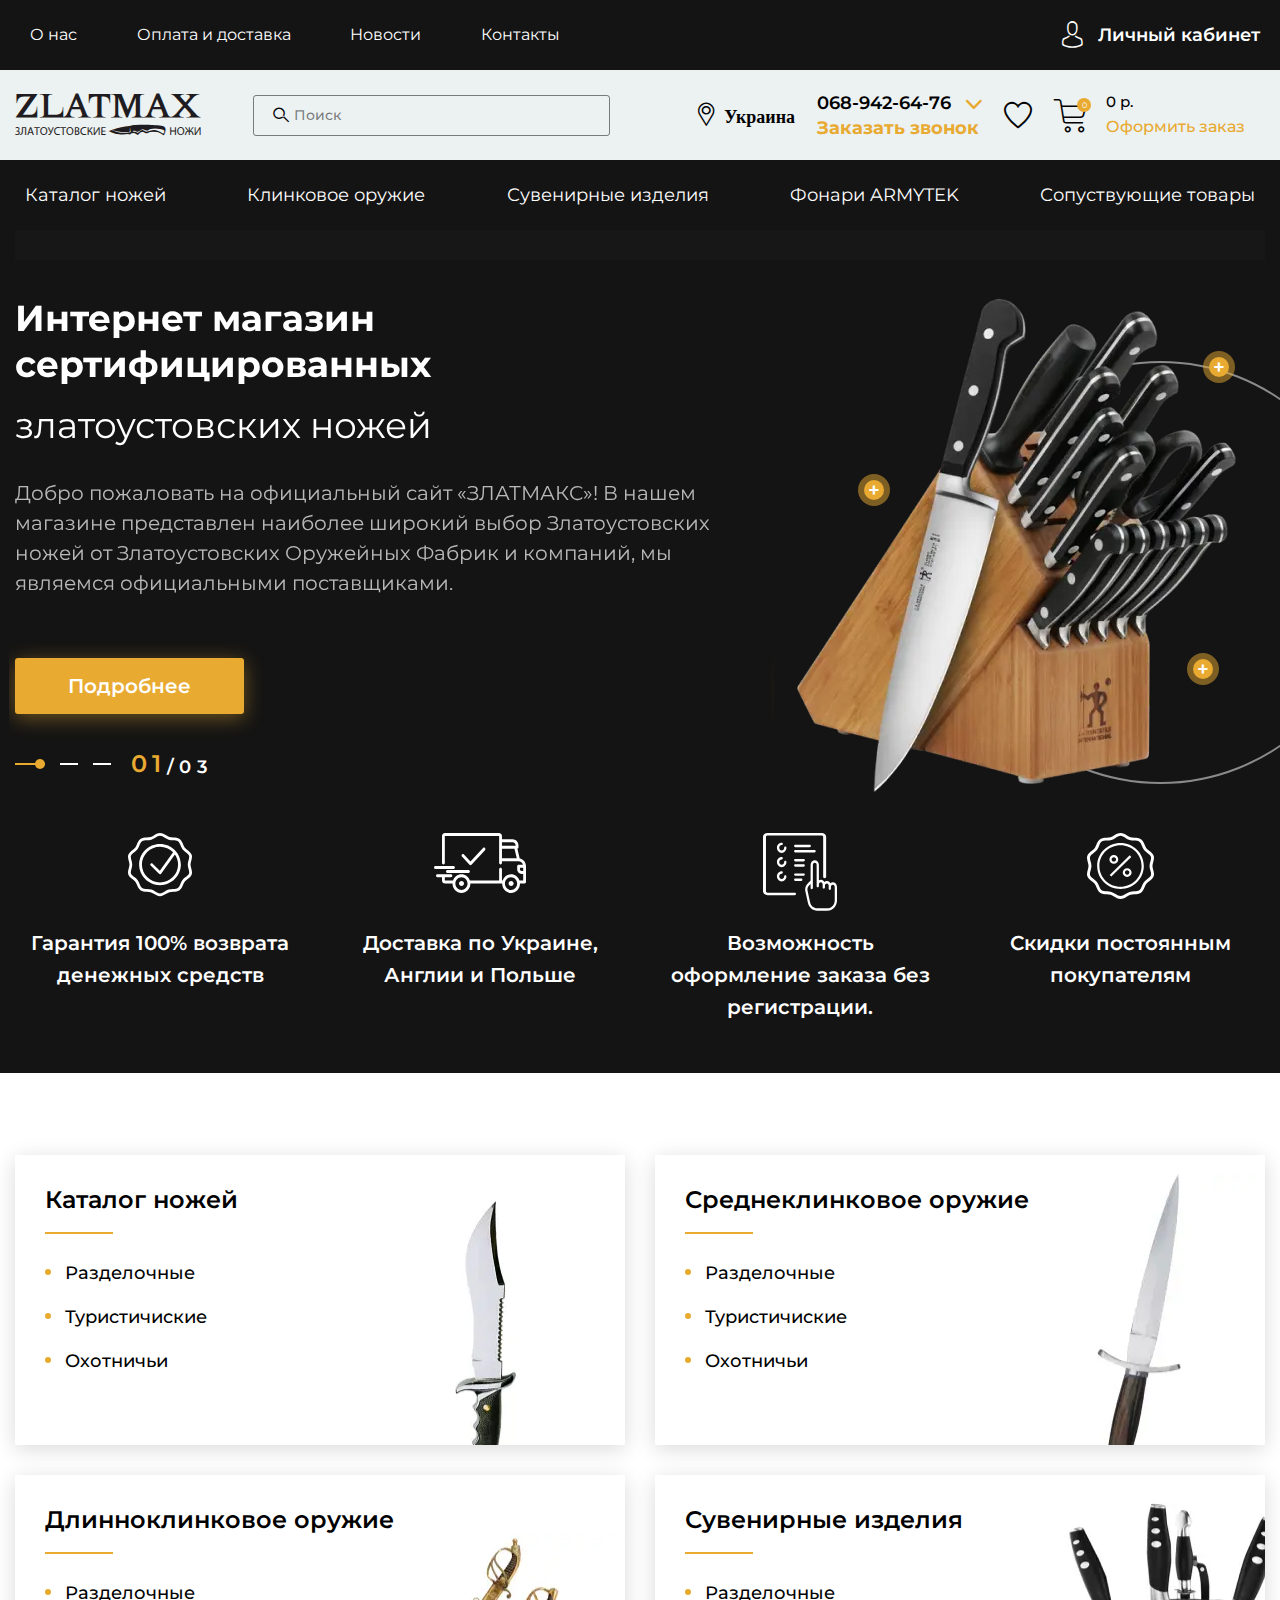
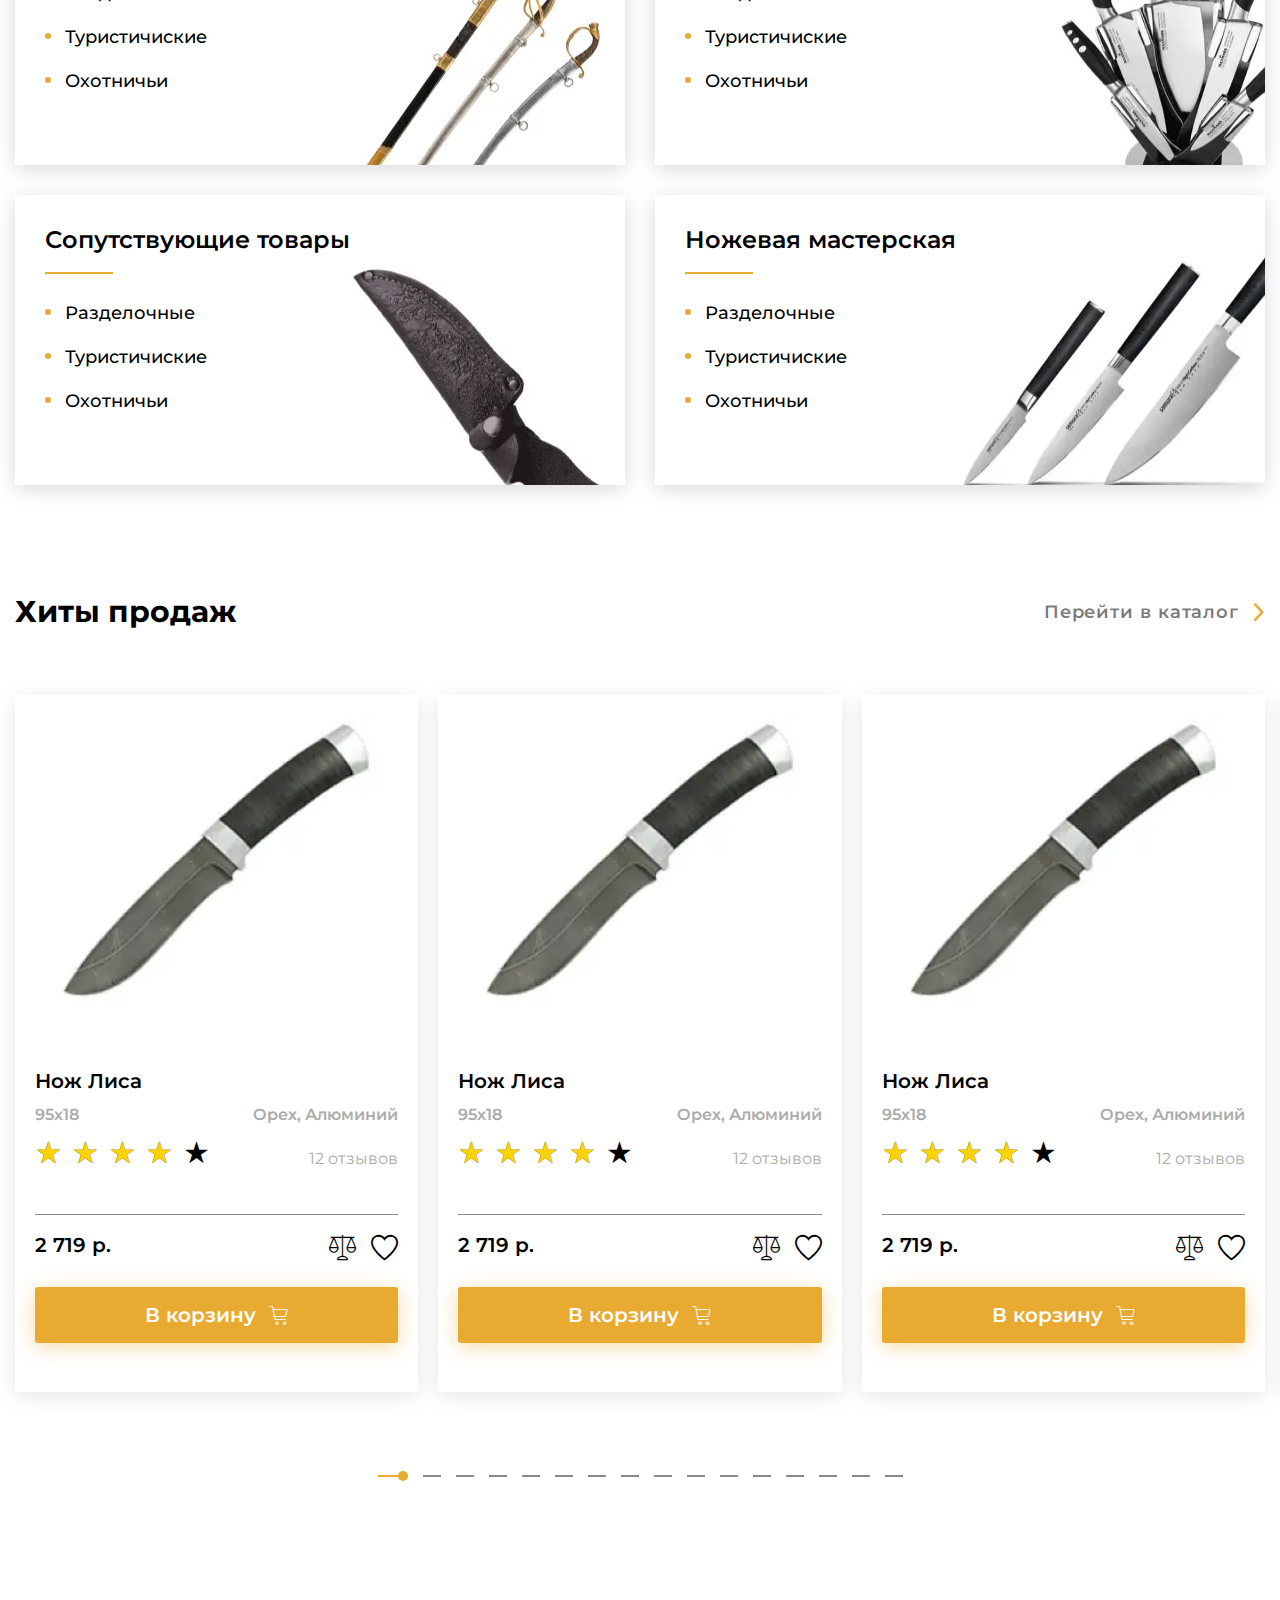
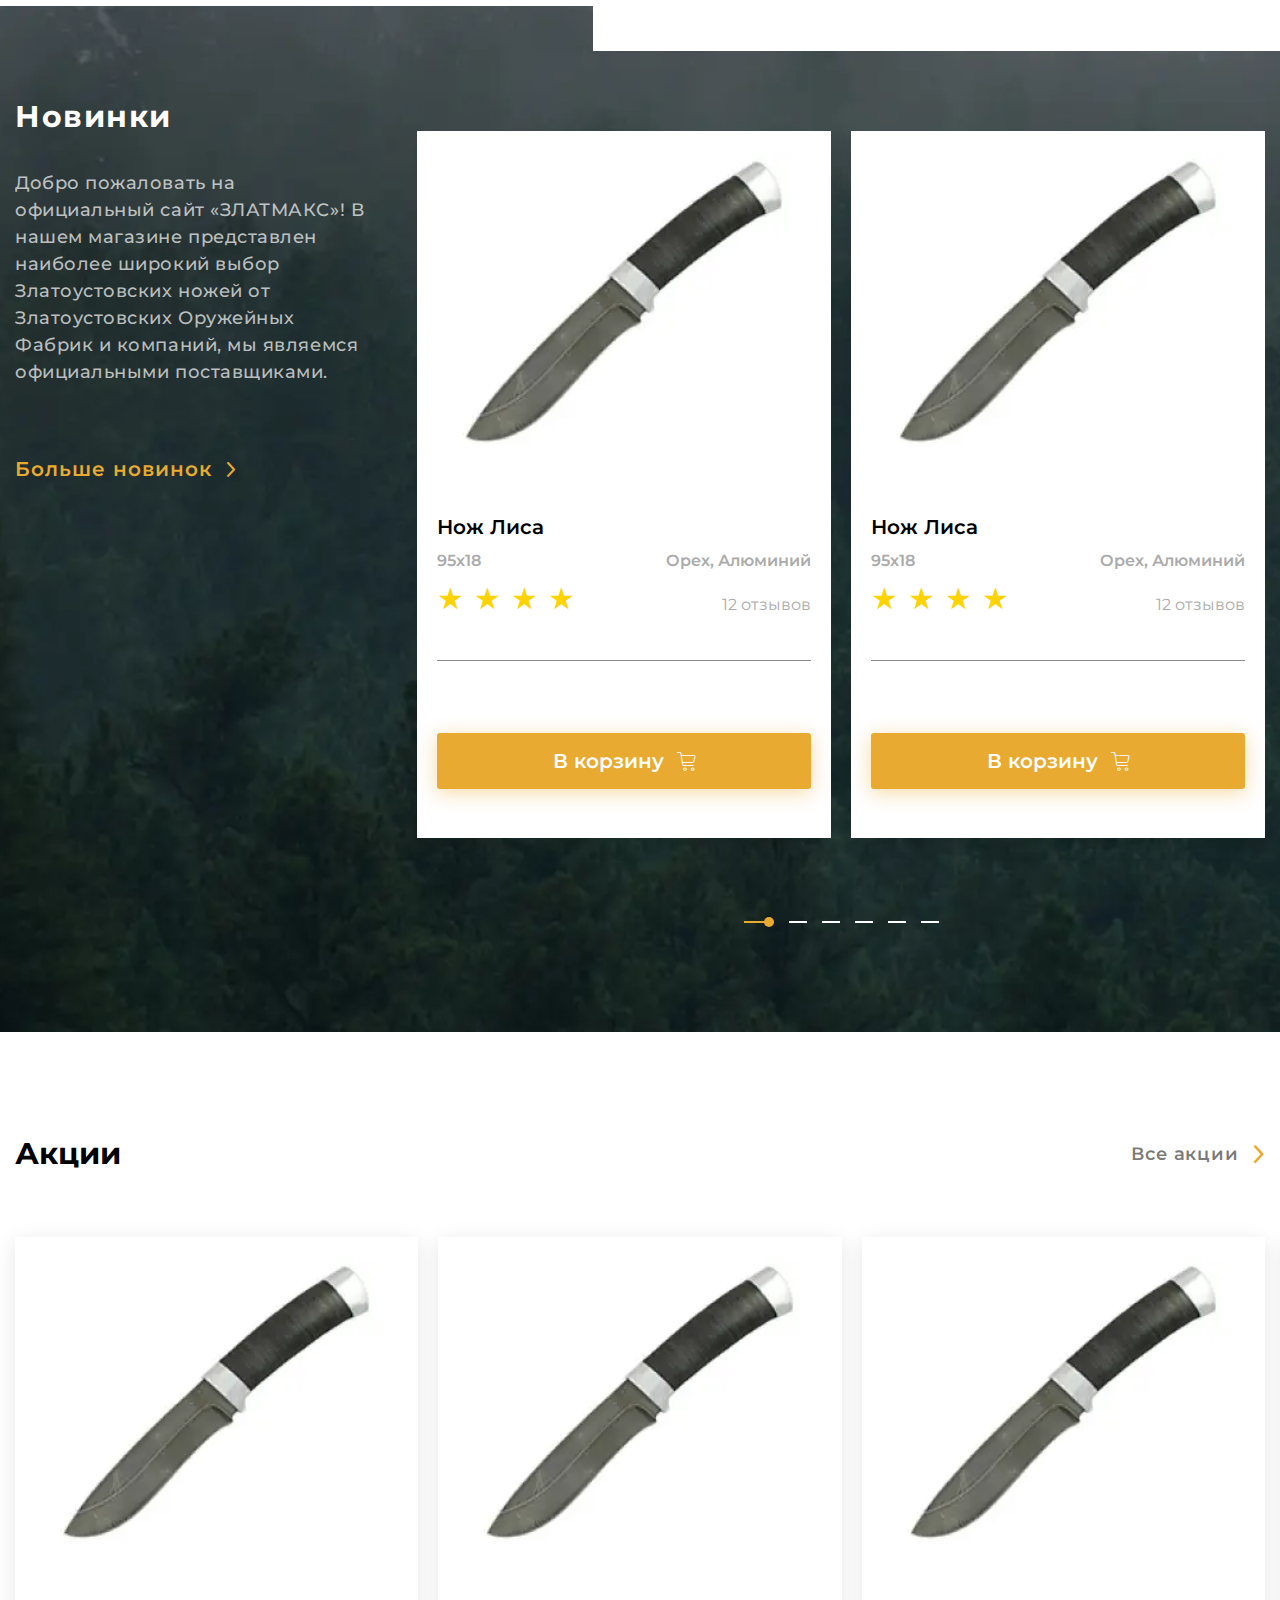
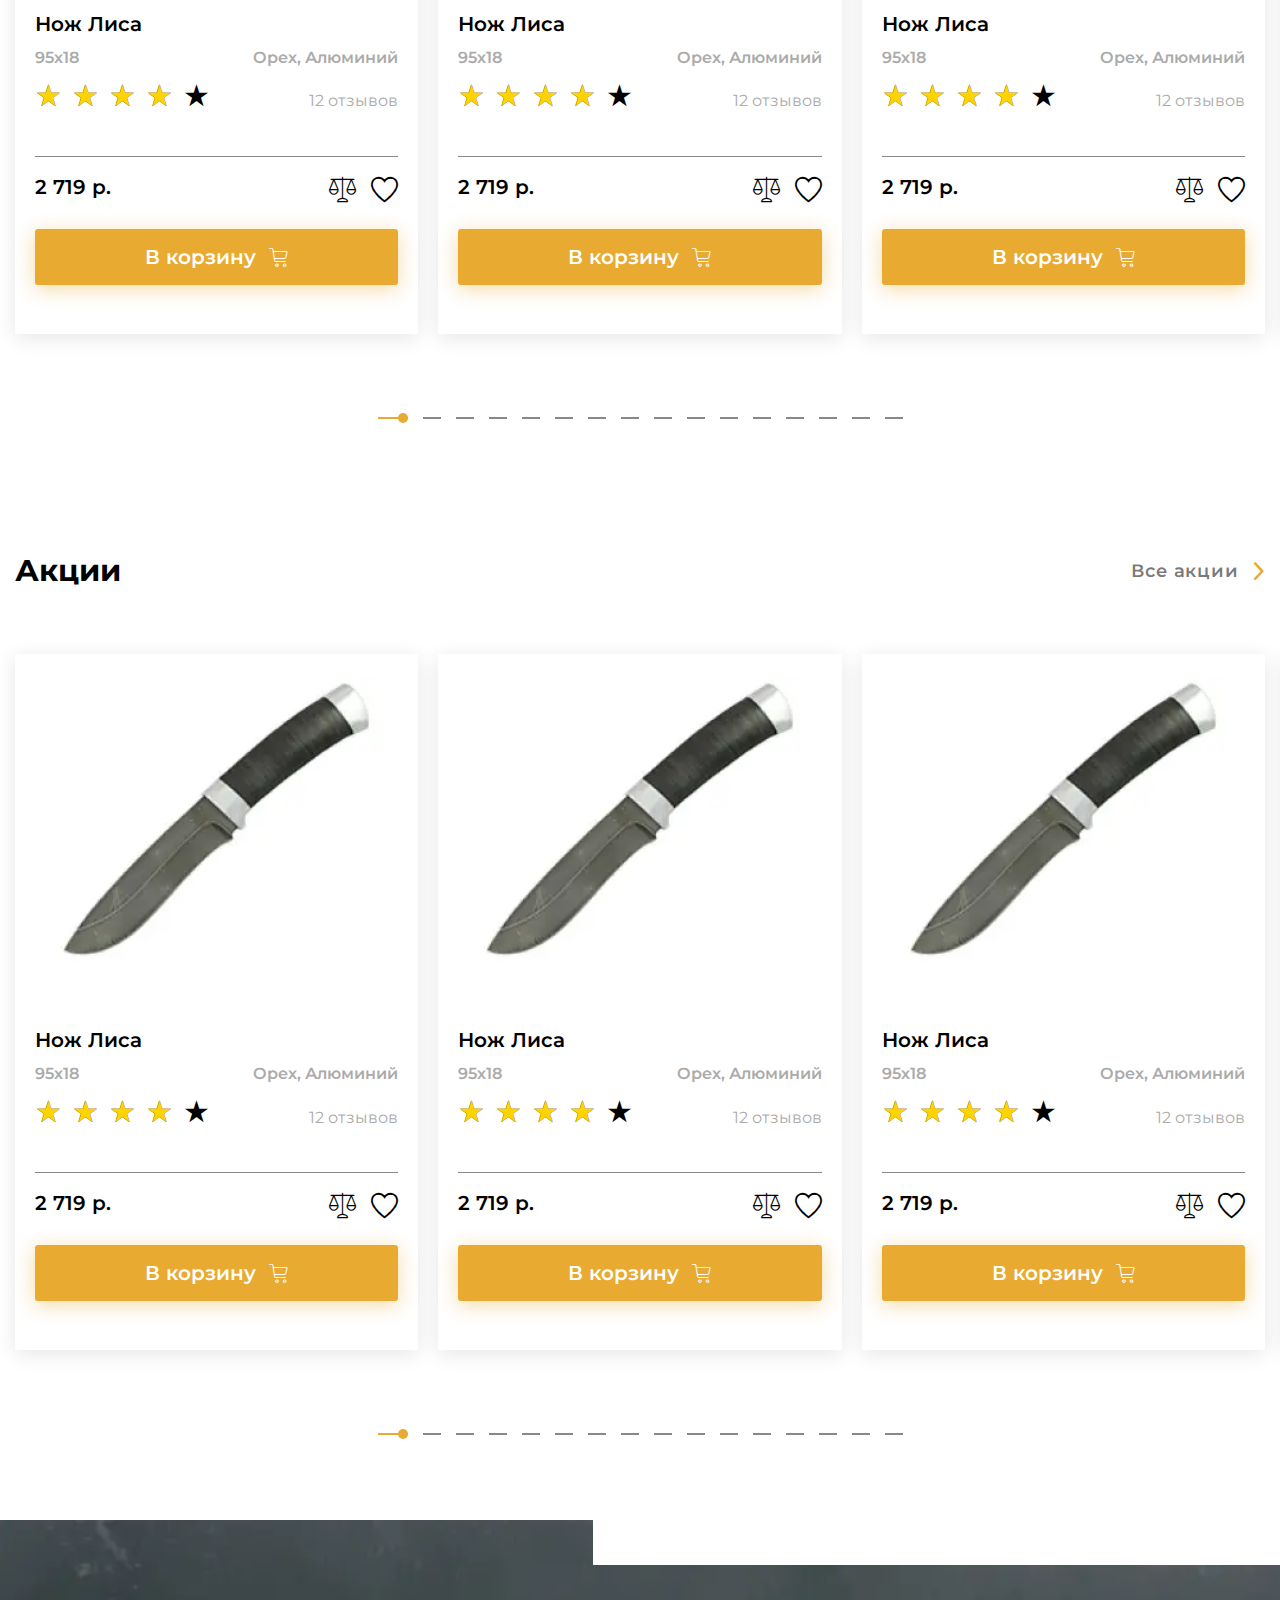
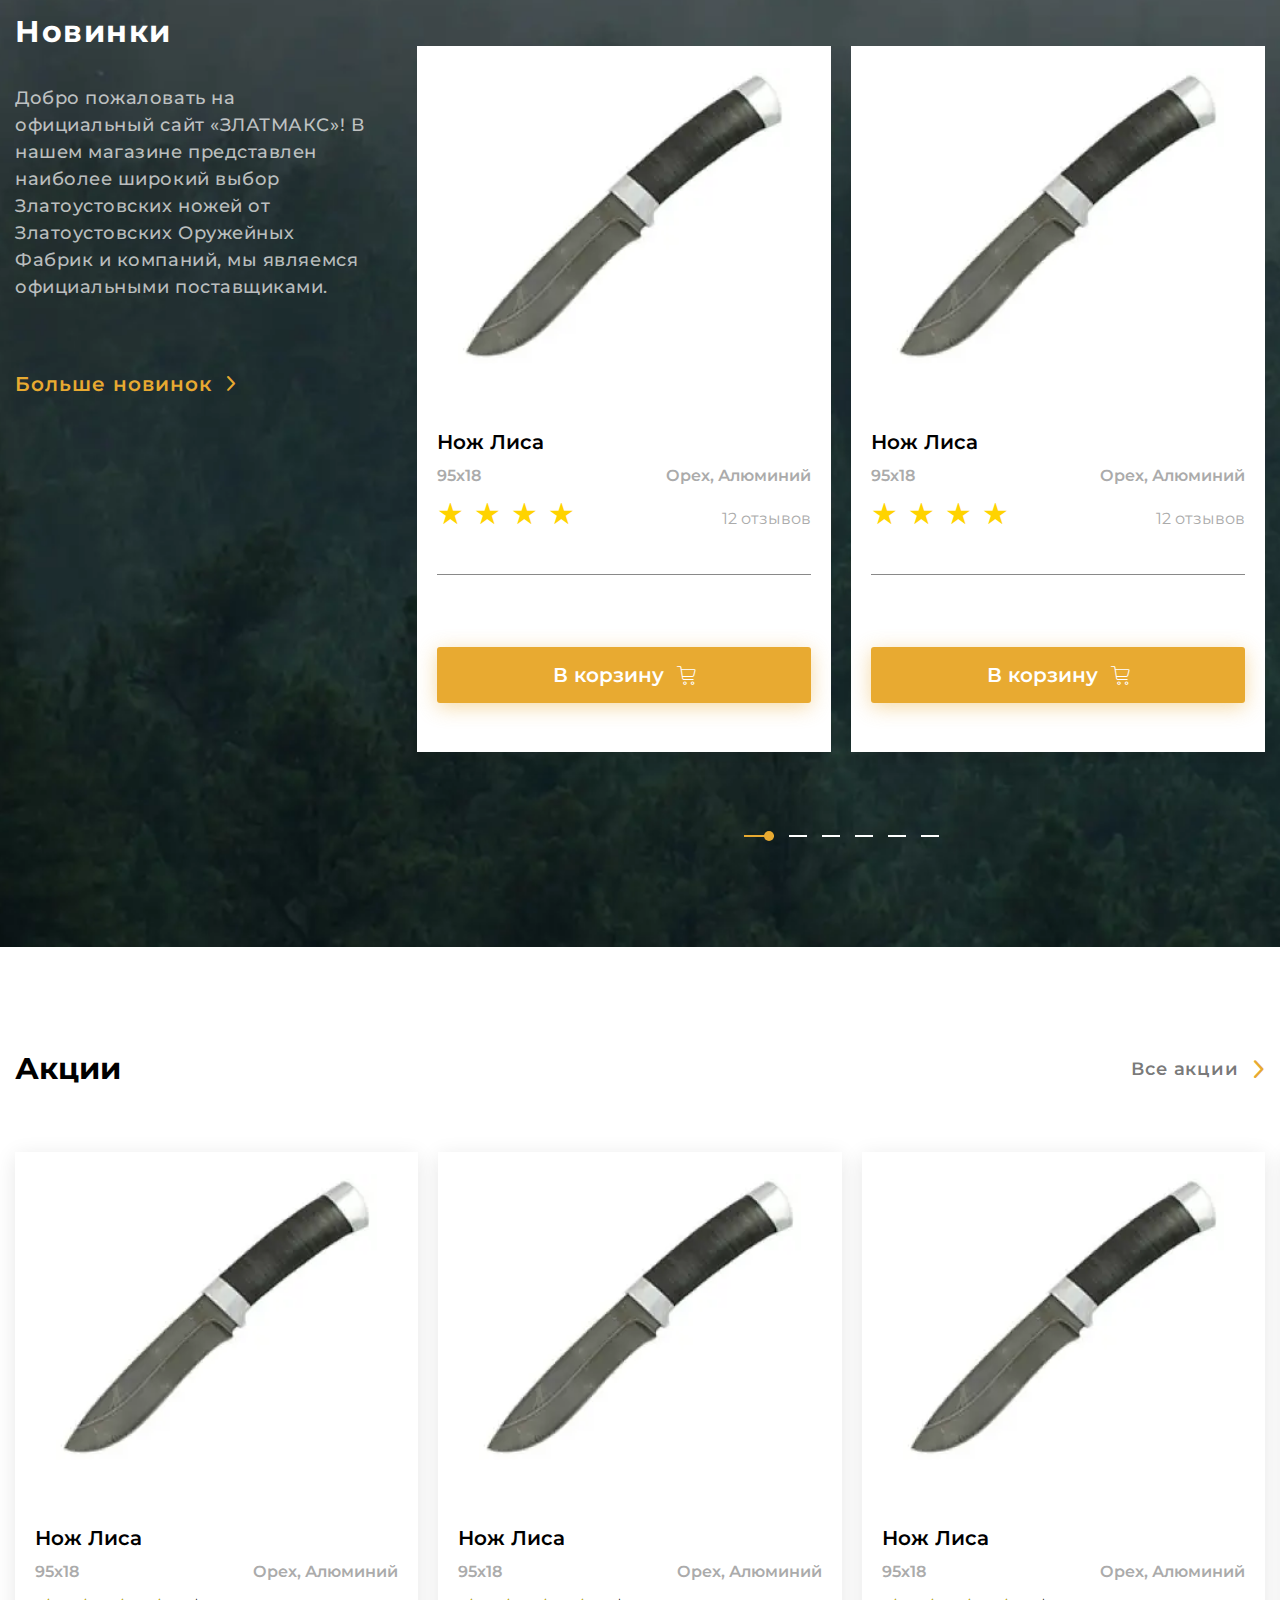
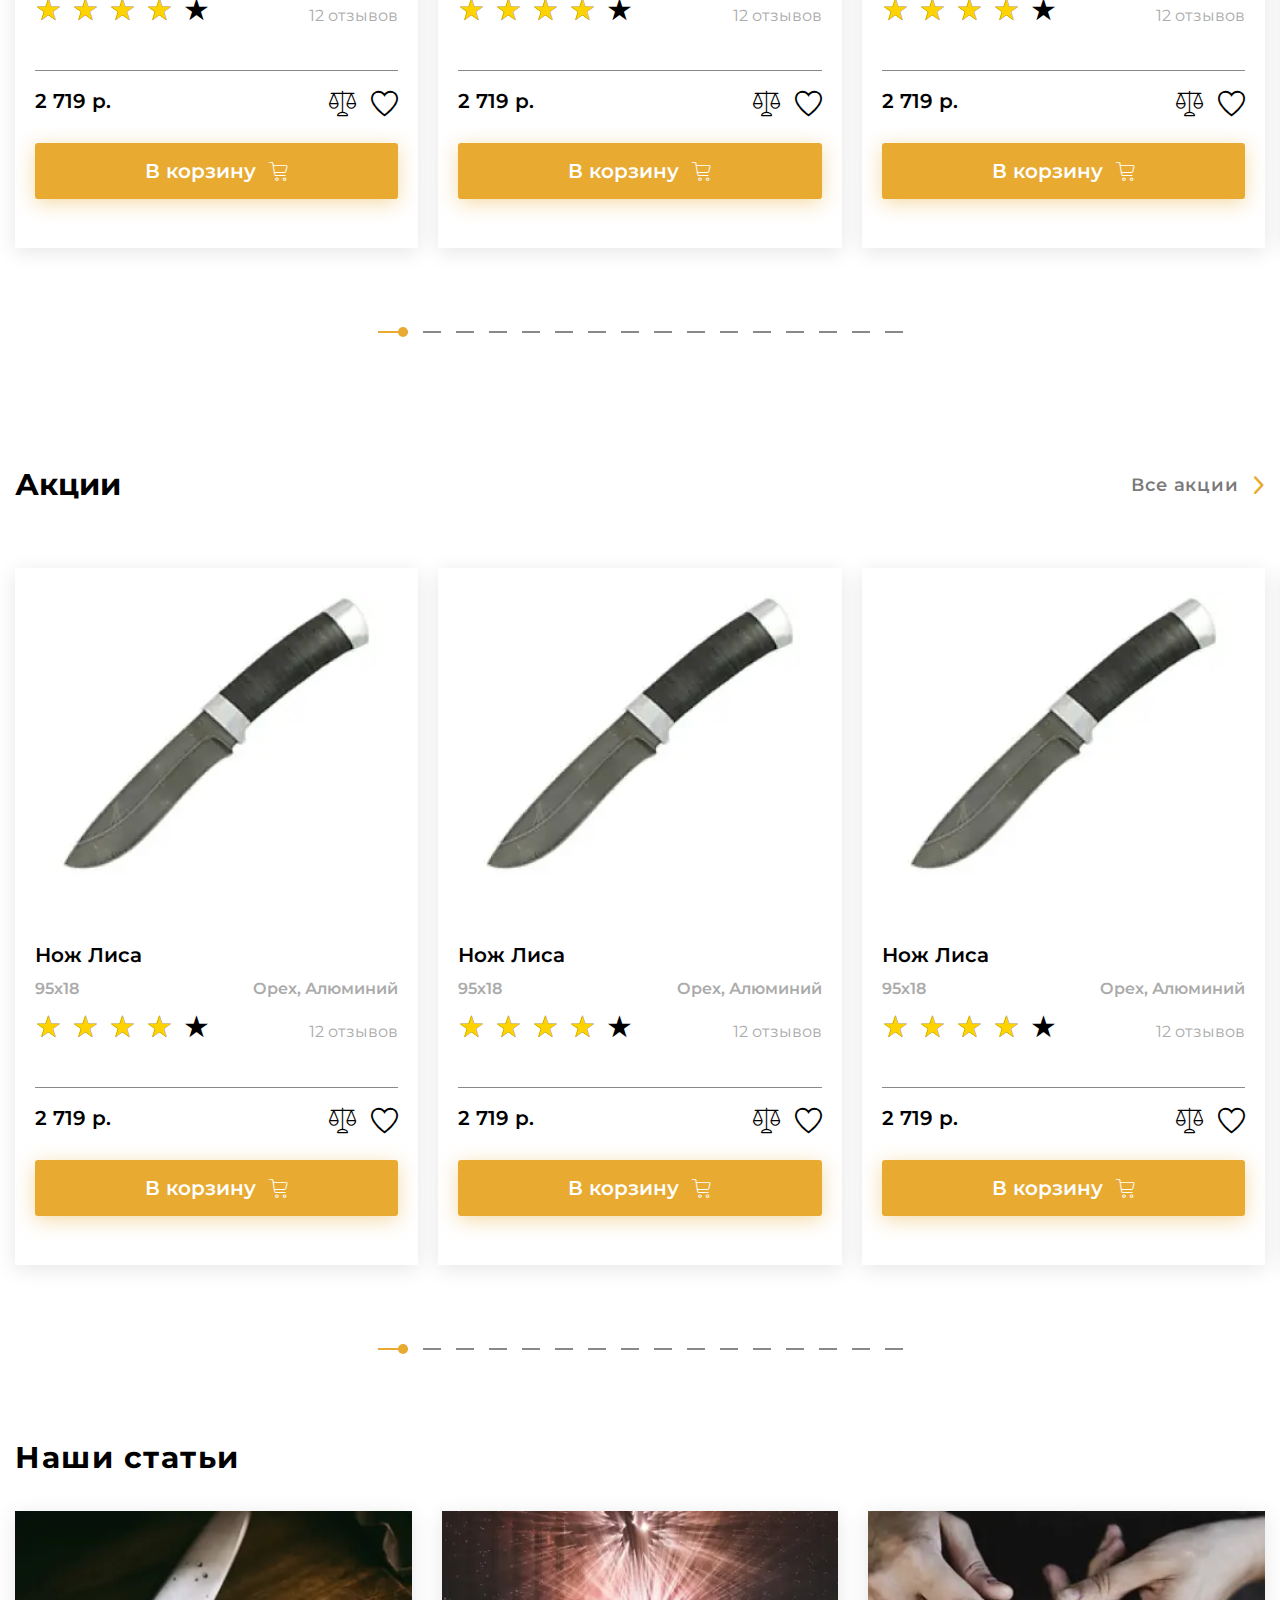
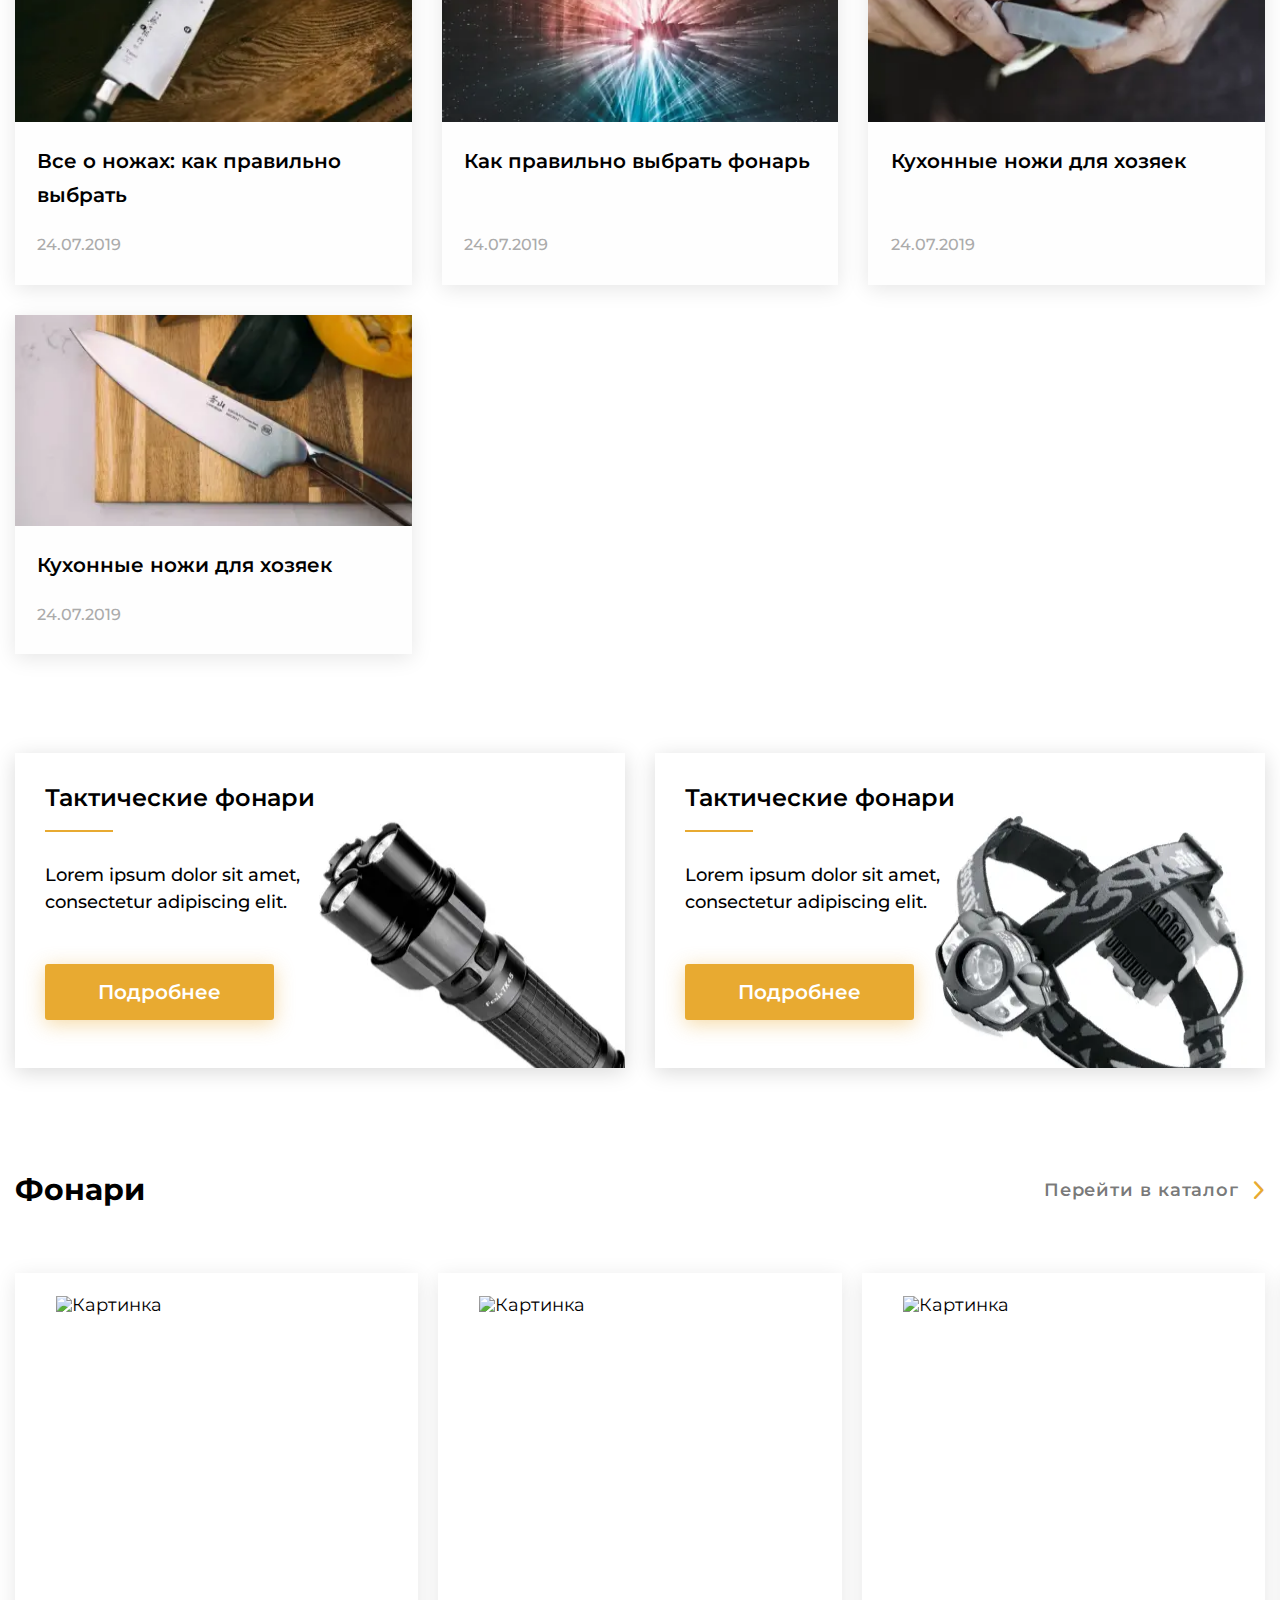
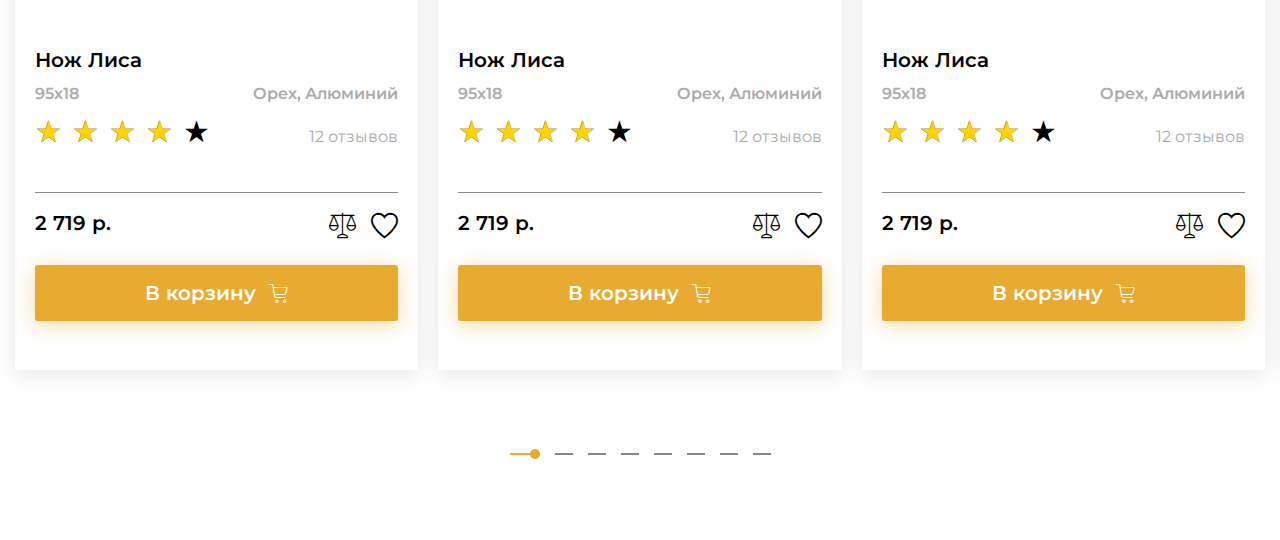
==== commit dcb3e00e: "Add files via upload" ====
--- a/home.html
+++ b/home.html
@@ -6,7 +6,7 @@
 	<meta charset="UTF-8">
 	<meta name="format-detection" content="telephone=no">
 	<!-- <style>body{opacity: 0;}</style> -->
-	<link rel="stylesheet" href="css/style.min.css?_v=20230607215757">
+	<link rel="stylesheet" href="css/style.min.css?_v=20230611182021">
 	<link rel="shortcut icon" href="favicon.ico">
 	<!-- <meta name="robots" content="noindex, nofollow"> -->
 	<meta name="viewport" content="width=device-width, initial-scale=1.0">
@@ -472,18 +472,58 @@
 			<section class="page__main-block main-block">
 				<div class="main-block__container">
 					<div class="main-block__body">
-						<div class="main-block__slider ">
-							<div class="main-block__wrapper ">
-								<div class="main-block__slide slide-main-block">
+						<div class="main-block__slider swiper">
+							<div class="main-block__swiper swiper-wrapper">
+								<div class="main-block__slide slide-main-block swiper-slide">
 									<div class="slide-main-block__content">
-										<h2 class="slide-main-block__title">Интернет магазин сертифицированных </h2>
-										<div class="slide-main-block__sub-title">златоустовских ножей</div>
-										<div class="slide-main-block__welcome">Добро пожаловать на официальный сайт «ЗЛАТМАКС»! В
+										<h2 data-swiper-parallax="-100" class="slide-main-block__title">Интернет магазин
+											сертифицированных </h2>
+										<div data-swiper-parallax="-150" class="slide-main-block__sub-title">златоустовских ножей
+										</div>
+										<div data-swiper-parallax="-200" class="slide-main-block__welcome">Добро пожаловать на
+											официальный сайт «ЗЛАТМАКС»! В
 											нашем магазине
 											представлен наиболее широкий выбор Златоустовских ножей от Златоустовских
-											Оружейных Фабрик и компаний, мы являемся официальными поставщиками.</div>
+											Оружейных Фабрик и компаний, мы являемся официальными поставщиками.
+										</div>
+										<a href="#" class="slide-main-block__button button">Подробнее</a>
 									</div>
-									<a href="" class="slide-main-block__button button">Подробнее</a>
+								</div>
+								<div class="main-block__slide slide-main-block swiper-slide">
+									<div class="slide-main-block__content">
+										<h2 data-swiper-parallax="-100" class="slide-main-block__title">Интернет магазин
+											сертифицированных </h2>
+										<div data-swiper-parallax="-150" class="slide-main-block__sub-title">златоустовских ножей
+										</div>
+										<div data-swiper-parallax="-200" class="slide-main-block__welcome">Добро пожаловать на
+											официальный сайт «ЗЛАТМАКС»! В
+											нашем магазине
+											представлен наиболее широкий выбор Златоустовских ножей от Златоустовских
+											Оружейных Фабрик и компаний, мы являемся официальными поставщиками.
+										</div>
+										<a href="#" class="slide-main-block__button button">Подробнее</a>
+									</div>
+								</div>
+								<div class="main-block__slide slide-main-block swiper-slide">
+									<div class="slide-main-block__content">
+										<h2 data-swiper-parallax="-100" class="slide-main-block__title">Интернет магазин
+											сертифицированных </h2>
+										<div data-swiper-parallax="-150" class="slide-main-block__sub-title">златоустовских ножей
+										</div>
+										<div data-swiper-parallax="-200" class="slide-main-block__welcome">Добро пожаловать на
+											официальный сайт «ЗЛАТМАКС»! В
+											нашем магазине
+											представлен наиболее широкий выбор Златоустовских ножей от Златоустовских
+											Оружейных Фабрик и компаний, мы являемся официальными поставщиками.
+										</div>
+										<a href="#" class="slide-main-block__button button">Подробнее</a>
+									</div>
+								</div>
+							</div>
+							<div class="main-block__controll controll-main-block">
+								<div class="controll-main-block__dotts"></div>
+								<div class="controll-main-block__fraction fraction-controll">
+									<span class="fraction-controll__current">01</span> / <span class="fraction-controll__all">0</span>
 								</div>
 							</div>
 						</div>
@@ -493,9 +533,15 @@
 									<picture><source srcset="img/main-block/image.webp" type="image/webp"><img src="img/main-block/image.png" alt="Картинка"></picture>
 								</div>
 								<div class="main-block__tips main-tips">
-									<div data-tippy-content="Будьте мудрими" class="main-tips__tip main-tips__tip_1"><span>+</span></div>
-									<div data-tippy-content="Не беріть цукерки в мене" class="main-tips__tip main-tips__tip_2"><span>+</span></div>
-									<div data-tippy-content="Милую всіх" class="main-tips__tip main-tips__tip_3"><span>+</span></div>
+									<div data-tippy-content="Будьте мудрими" class="main-tips__tip main-tips__tip_1">
+										<span>+</span>
+									</div>
+									<div data-tippy-content="Не беріть цукерки в мене" class="main-tips__tip main-tips__tip_2">
+										<span>+</span>
+									</div>
+									<div data-tippy-content="Милую всіх" class="main-tips__tip main-tips__tip_3">
+										<span>+</span>
+									</div>
 								</div>
 							</div>
 						</div>
@@ -530,11 +576,4819 @@
 								<img src="img/main-block/icons/04.svg" alt="">
 							</div>
 							<div class="advantages-main__text">Скидки постоянным
-								покупателям.
+								покупателям
 							</div>
 						</div>
 					</div>
+			</section>
+			<section class="page__catalog-cards catalog-cards">
+				<div class="catalog-cards__container">
+					<div class="catalog-cards__item item-catalog-cards">
+						<div class="item-catalog-cards__information">
+							<h3 class="item-catalog-cards__title"><a class="item-catalog-cards__link-title" href="#">Каталог
+									ножей</a></h3>
+							<ul class="item-catalog-cards__list">
+								<li class="item-catalog-cards__link"><a href="#">Разделочные</a></li>
+								<li class="item-catalog-cards__link"><a href="#">Туристичиские</a></li>
+								<li class="item-catalog-cards__link"><a href="#">Охотничьи</a></li>
+							</ul>
+						</div>
+						<div class="item-catalog-cards__image">
+							<picture><source srcset="img/main-block/catalog-cards/01.webp" type="image/webp"><img src="img/main-block/catalog-cards/01.jpg" alt="Нож"></picture>
+						</div>
+					</div>
+					<div class="catalog-cards__item item-catalog-cards">
+						<div class="item-catalog-cards__information">
+							<h3 class="item-catalog-cards__title"><a class="item-catalog-cards__link-title" href="#">Среднеклинковое оружие</a></h3>
+							<ul class="item-catalog-cards__list">
+								<li class="item-catalog-cards__link"><a href="#">Разделочные</a></li>
+								<li class="item-catalog-cards__link"><a href="#">Туристичиские</a></li>
+								<li class="item-catalog-cards__link"><a href="#">Охотничьи</a></li>
+							</ul>
+						</div>
+						<div class="item-catalog-cards__image">
+							<picture><source srcset="img/main-block/catalog-cards/02.webp" type="image/webp"><img src="img/main-block/catalog-cards/02.jpg" alt="Клинок"></picture>
+						</div>
+					</div>
+					<div class="catalog-cards__item item-catalog-cards">
+						<div class="item-catalog-cards__information">
+							<h3 class="item-catalog-cards__title"><a class="item-catalog-cards__link-title" href="#">Длинноклинковое оружие</a></h3>
+							<ul class="item-catalog-cards__list">
+								<li class="item-catalog-cards__link"><a href="#">Разделочные</a></li>
+								<li class="item-catalog-cards__link"><a href="#">Туристичиские</a></li>
+								<li class="item-catalog-cards__link"><a href="#">Охотничьи</a></li>
+							</ul>
+						</div>
+						<div class="item-catalog-cards__image">
+							<picture><source srcset="img/main-block/catalog-cards/03.webp" type="image/webp"><img src="img/main-block/catalog-cards/03.jpg" alt="Клинок"></picture>
+						</div>
+					</div>
+					<div class="catalog-cards__item item-catalog-cards">
+						<div class="item-catalog-cards__information">
+							<h3 class="item-catalog-cards__title"><a class="item-catalog-cards__link-title" href="#">Сувенирные
+									изделия</a></h3>
+							<ul class="item-catalog-cards__list">
+								<li class="item-catalog-cards__link"><a href="#">Разделочные</a></li>
+								<li class="item-catalog-cards__link"><a href="#">Туристичиские</a></li>
+								<li class="item-catalog-cards__link"><a href="#">Охотничьи</a></li>
+							</ul>
+						</div>
+						<div class="item-catalog-cards__image">
+							<picture><source srcset="img/main-block/catalog-cards/04.webp" type="image/webp"><img src="img/main-block/catalog-cards/04.jpg" alt="Клинок"></picture>
+						</div>
+					</div>
+					<div class="catalog-cards__item item-catalog-cards">
+						<div class="item-catalog-cards__information">
+							<h3 class="item-catalog-cards__title"><a class="item-catalog-cards__link-title" href="#">Сопутствующие товары</a></h3>
+							<ul class="item-catalog-cards__list">
+								<li class="item-catalog-cards__link"><a href="#">Разделочные</a></li>
+								<li class="item-catalog-cards__link"><a href="#">Туристичиские</a></li>
+								<li class="item-catalog-cards__link"><a href="#">Охотничьи</a></li>
+							</ul>
+						</div>
+						<div class="item-catalog-cards__image">
+							<picture><source srcset="img/main-block/catalog-cards/05.webp" type="image/webp"><img src="img/main-block/catalog-cards/05.jpg" alt="Клинок"></picture>
+						</div>
+					</div>
+					<div class="catalog-cards__item item-catalog-cards">
+						<div class="item-catalog-cards__information">
+							<h3 class="item-catalog-cards__title"><a class="item-catalog-cards__link-title" href="#">Ножевая
+									мастерская</a></h3>
+							<ul class="item-catalog-cards__list">
+								<li class="item-catalog-cards__link"><a href="#">Разделочные</a></li>
+								<li class="item-catalog-cards__link"><a href="#">Туристичиские</a></li>
+								<li class="item-catalog-cards__link"><a href="#">Охотничьи</a></li>
+							</ul>
+						</div>
+						<div class="item-catalog-cards__image">
+							<picture><source srcset="img/main-block/catalog-cards/06.webp" type="image/webp"><img src="img/main-block/catalog-cards/06.jpg" alt="Клинок"></picture>
+						</div>
+					</div>
+
 				</div>
+			</section>
+			<section class="page__hits-products hits-products">
+				<section class=" products-slider ">
+					<div class="products-slider__container">
+						<div class="products-slider__header">
+							<h2 class="products-slider__title">Хиты продаж</h2>
+							<div class="products-slider__more"><a href="#">Перейти в каталог</a></div>
+						</div>
+						<div class="products-slider__slider swiper">
+							<div class="products-slider__wrapper swiper-wrapper">
+								<div class="products-slider__slide swiper-slide">
+									<artical class="product-card">
+
+										<a href="#" class="product-card__image">
+											<span class="product-card__item-image-ibg product-card__item-image-ibg_contain">
+												<picture><source srcset="img/main-block/product-card/01.webp" type="image/webp"><img src="img/main-block/product-card/01.jpg" alt="Картинка"></picture>
+											</span>
+										</a>
+
+										<div class="product-card__body">
+											<h3 class="product-card__title">
+												<a href="#" class="product-card__link-title">Нож Лиса</a>
+											</h3>
+											<div class="product-card__info info-product-card">
+												<div class="info-product-card__size">95х18</div>
+												<div class="info-product-card__materials">Орех, Алюминий</div>
+											</div>
+											<div class="product-card__rating rating rating_set">
+												<div class="rating__body">
+													<div class="rating__active"></div>
+													<div class="rating__items">
+														<input type="radio" name="rating" value="1" class="rating__item">
+														<input type="radio" name="rating" value="2" class="rating__item">
+														<input type="radio" name="rating" value="3" class="rating__item">
+														<input type="radio" name="rating" value="4" class="rating__item">
+														<input type="radio" name="rating" value="5" class="rating__item">
+													</div>
+												</div>
+												<div class="rating__value">4</div>
+												<div class="rating__info">12 отзывов</div>
+											</div>
+											<div class="product-card__footer footer-card">
+												<div class="footer-card__body">
+													<div class="product-card__price">2 719 р.</div>
+													<div class="product-card__icons icons-product-card ">
+														<a href="#" class="icons-product-card__compare _icon-compare"></a>
+														<a href="#" class="icons-product-card__favourite _icon-favorite"></a>
+													</div>
+												</div>
+												<button type="button" class="product-card__cart button"><span class="_icon-cart">В
+														корзину</span></button>
+											</div>
+										</div>
+									</artical>
+								</div>
+								<div class="products-slider__slide swiper-slide">
+									<artical class="product-card">
+
+										<a href="#" class="product-card__image">
+											<span class="product-card__item-image-ibg product-card__item-image-ibg_contain">
+												<picture><source srcset="img/main-block/product-card/01.webp" type="image/webp"><img src="img/main-block/product-card/01.jpg" alt="Картинка"></picture>
+											</span>
+										</a>
+
+										<div class="product-card__body">
+											<h3 class="product-card__title">
+												<a href="#" class="product-card__link-title">Нож Лиса</a>
+											</h3>
+											<div class="product-card__info info-product-card">
+												<div class="info-product-card__size">95х18</div>
+												<div class="info-product-card__materials">Орех, Алюминий</div>
+											</div>
+											<div class="product-card__rating rating rating_set">
+												<div class="rating__body">
+													<div class="rating__active"></div>
+													<div class="rating__items">
+														<input type="radio" name="rating" value="1" class="rating__item">
+														<input type="radio" name="rating" value="2" class="rating__item">
+														<input type="radio" name="rating" value="3" class="rating__item">
+														<input type="radio" name="rating" value="4" class="rating__item">
+														<input type="radio" name="rating" value="5" class="rating__item">
+													</div>
+												</div>
+												<div class="rating__value">4</div>
+												<div class="rating__info">12 отзывов</div>
+											</div>
+											<div class="product-card__footer footer-card">
+												<div class="footer-card__body">
+													<div class="product-card__price">2 719 р.</div>
+													<div class="product-card__icons icons-product-card ">
+														<a href="#" class="icons-product-card__compare _icon-compare"></a>
+														<a href="#" class="icons-product-card__favourite _icon-favorite"></a>
+													</div>
+												</div>
+												<button type="button" class="product-card__cart button"><span class="_icon-cart">В
+														корзину</span></button>
+											</div>
+										</div>
+									</artical>
+								</div>
+								<div class="products-slider__slide swiper-slide">
+									<artical class="product-card">
+
+										<a href="#" class="product-card__image">
+											<span class="product-card__item-image-ibg product-card__item-image-ibg_contain">
+												<picture><source srcset="img/main-block/product-card/01.webp" type="image/webp"><img src="img/main-block/product-card/01.jpg" alt="Картинка"></picture>
+											</span>
+										</a>
+
+										<div class="product-card__body">
+											<h3 class="product-card__title">
+												<a href="#" class="product-card__link-title">Нож Лиса</a>
+											</h3>
+											<div class="product-card__info info-product-card">
+												<div class="info-product-card__size">95х18</div>
+												<div class="info-product-card__materials">Орех, Алюминий</div>
+											</div>
+											<div class="product-card__rating rating rating_set">
+												<div class="rating__body">
+													<div class="rating__active"></div>
+													<div class="rating__items">
+														<input type="radio" name="rating" value="1" class="rating__item">
+														<input type="radio" name="rating" value="2" class="rating__item">
+														<input type="radio" name="rating" value="3" class="rating__item">
+														<input type="radio" name="rating" value="4" class="rating__item">
+														<input type="radio" name="rating" value="5" class="rating__item">
+													</div>
+												</div>
+												<div class="rating__value">4</div>
+												<div class="rating__info">12 отзывов</div>
+											</div>
+											<div class="product-card__footer footer-card">
+												<div class="footer-card__body">
+													<div class="product-card__price">2 719 р.</div>
+													<div class="product-card__icons icons-product-card ">
+														<a href="#" class="icons-product-card__compare _icon-compare"></a>
+														<a href="#" class="icons-product-card__favourite _icon-favorite"></a>
+													</div>
+												</div>
+												<button type="button" class="product-card__cart button"><span class="_icon-cart">В
+														корзину</span></button>
+											</div>
+										</div>
+									</artical>
+								</div>
+								<div class="products-slider__slide swiper-slide">
+									<artical class="product-card">
+
+										<a href="#" class="product-card__image">
+											<span class="product-card__item-image-ibg product-card__item-image-ibg_contain">
+												<picture><source srcset="img/main-block/product-card/01.webp" type="image/webp"><img src="img/main-block/product-card/01.jpg" alt="Картинка"></picture>
+											</span>
+										</a>
+
+										<div class="product-card__body">
+											<h3 class="product-card__title">
+												<a href="#" class="product-card__link-title">Нож Лиса</a>
+											</h3>
+											<div class="product-card__info info-product-card">
+												<div class="info-product-card__size">95х18</div>
+												<div class="info-product-card__materials">Орех, Алюминий</div>
+											</div>
+											<div class="product-card__rating rating rating_set">
+												<div class="rating__body">
+													<div class="rating__active"></div>
+													<div class="rating__items">
+														<input type="radio" name="rating" value="1" class="rating__item">
+														<input type="radio" name="rating" value="2" class="rating__item">
+														<input type="radio" name="rating" value="3" class="rating__item">
+														<input type="radio" name="rating" value="4" class="rating__item">
+														<input type="radio" name="rating" value="5" class="rating__item">
+													</div>
+												</div>
+												<div class="rating__value">4</div>
+												<div class="rating__info">12 отзывов</div>
+											</div>
+											<div class="product-card__footer footer-card">
+												<div class="footer-card__body">
+													<div class="product-card__price">2 719 р.</div>
+													<div class="product-card__icons icons-product-card ">
+														<a href="#" class="icons-product-card__compare _icon-compare"></a>
+														<a href="#" class="icons-product-card__favourite _icon-favorite"></a>
+													</div>
+												</div>
+												<button type="button" class="product-card__cart button"><span class="_icon-cart">В
+														корзину</span></button>
+											</div>
+										</div>
+									</artical>
+								</div>
+								<div class="products-slider__slide swiper-slide">
+									<artical class="product-card">
+
+										<a href="#" class="product-card__image">
+											<span class="product-card__item-image-ibg product-card__item-image-ibg_contain">
+												<picture><source srcset="img/main-block/product-card/01.webp" type="image/webp"><img src="img/main-block/product-card/01.jpg" alt="Картинка"></picture>
+											</span>
+										</a>
+
+										<div class="product-card__body">
+											<h3 class="product-card__title">
+												<a href="#" class="product-card__link-title">Нож Лиса</a>
+											</h3>
+											<div class="product-card__info info-product-card">
+												<div class="info-product-card__size">95х18</div>
+												<div class="info-product-card__materials">Орех, Алюминий</div>
+											</div>
+											<div class="product-card__rating rating rating_set">
+												<div class="rating__body">
+													<div class="rating__active"></div>
+													<div class="rating__items">
+														<input type="radio" name="rating" value="1" class="rating__item">
+														<input type="radio" name="rating" value="2" class="rating__item">
+														<input type="radio" name="rating" value="3" class="rating__item">
+														<input type="radio" name="rating" value="4" class="rating__item">
+														<input type="radio" name="rating" value="5" class="rating__item">
+													</div>
+												</div>
+												<div class="rating__value">4</div>
+												<div class="rating__info">12 отзывов</div>
+											</div>
+											<div class="product-card__footer footer-card">
+												<div class="footer-card__body">
+													<div class="product-card__price">2 719 р.</div>
+													<div class="product-card__icons icons-product-card ">
+														<a href="#" class="icons-product-card__compare _icon-compare"></a>
+														<a href="#" class="icons-product-card__favourite _icon-favorite"></a>
+													</div>
+												</div>
+												<button type="button" class="product-card__cart button"><span class="_icon-cart">В
+														корзину</span></button>
+											</div>
+										</div>
+									</artical>
+								</div>
+								<div class="products-slider__slide swiper-slide">
+									<artical class="product-card">
+
+										<a href="#" class="product-card__image">
+											<span class="product-card__item-image-ibg product-card__item-image-ibg_contain">
+												<picture><source srcset="img/main-block/product-card/01.webp" type="image/webp"><img src="img/main-block/product-card/01.jpg" alt="Картинка"></picture>
+											</span>
+										</a>
+
+										<div class="product-card__body">
+											<h3 class="product-card__title">
+												<a href="#" class="product-card__link-title">Нож Лиса</a>
+											</h3>
+											<div class="product-card__info info-product-card">
+												<div class="info-product-card__size">95х18</div>
+												<div class="info-product-card__materials">Орех, Алюминий</div>
+											</div>
+											<div class="product-card__rating rating rating_set">
+												<div class="rating__body">
+													<div class="rating__active"></div>
+													<div class="rating__items">
+														<input type="radio" name="rating" value="1" class="rating__item">
+														<input type="radio" name="rating" value="2" class="rating__item">
+														<input type="radio" name="rating" value="3" class="rating__item">
+														<input type="radio" name="rating" value="4" class="rating__item">
+														<input type="radio" name="rating" value="5" class="rating__item">
+													</div>
+												</div>
+												<div class="rating__value">4</div>
+												<div class="rating__info">12 отзывов</div>
+											</div>
+											<div class="product-card__footer footer-card">
+												<div class="footer-card__body">
+													<div class="product-card__price">2 719 р.</div>
+													<div class="product-card__icons icons-product-card ">
+														<a href="#" class="icons-product-card__compare _icon-compare"></a>
+														<a href="#" class="icons-product-card__favourite _icon-favorite"></a>
+													</div>
+												</div>
+												<button type="button" class="product-card__cart button"><span class="_icon-cart">В
+														корзину</span></button>
+											</div>
+										</div>
+									</artical>
+								</div>
+								<div class="products-slider__slide swiper-slide">
+									<artical class="product-card">
+
+										<a href="#" class="product-card__image">
+											<span class="product-card__item-image-ibg product-card__item-image-ibg_contain">
+												<picture><source srcset="img/main-block/product-card/01.webp" type="image/webp"><img src="img/main-block/product-card/01.jpg" alt="Картинка"></picture>
+											</span>
+										</a>
+
+										<div class="product-card__body">
+											<h3 class="product-card__title">
+												<a href="#" class="product-card__link-title">Нож Лиса</a>
+											</h3>
+											<div class="product-card__info info-product-card">
+												<div class="info-product-card__size">95х18</div>
+												<div class="info-product-card__materials">Орех, Алюминий</div>
+											</div>
+											<div class="product-card__rating rating rating_set">
+												<div class="rating__body">
+													<div class="rating__active"></div>
+													<div class="rating__items">
+														<input type="radio" name="rating" value="1" class="rating__item">
+														<input type="radio" name="rating" value="2" class="rating__item">
+														<input type="radio" name="rating" value="3" class="rating__item">
+														<input type="radio" name="rating" value="4" class="rating__item">
+														<input type="radio" name="rating" value="5" class="rating__item">
+													</div>
+												</div>
+												<div class="rating__value">4</div>
+												<div class="rating__info">12 отзывов</div>
+											</div>
+											<div class="product-card__footer footer-card">
+												<div class="footer-card__body">
+													<div class="product-card__price">2 719 р.</div>
+													<div class="product-card__icons icons-product-card ">
+														<a href="#" class="icons-product-card__compare _icon-compare"></a>
+														<a href="#" class="icons-product-card__favourite _icon-favorite"></a>
+													</div>
+												</div>
+												<button type="button" class="product-card__cart button"><span class="_icon-cart">В
+														корзину</span></button>
+											</div>
+										</div>
+									</artical>
+								</div>
+								<div class="products-slider__slide swiper-slide">
+									<artical class="product-card">
+
+										<a href="#" class="product-card__image">
+											<span class="product-card__item-image-ibg product-card__item-image-ibg_contain">
+												<picture><source srcset="img/main-block/product-card/01.webp" type="image/webp"><img src="img/main-block/product-card/01.jpg" alt="Картинка"></picture>
+											</span>
+										</a>
+
+										<div class="product-card__body">
+											<h3 class="product-card__title">
+												<a href="#" class="product-card__link-title">Нож Лиса</a>
+											</h3>
+											<div class="product-card__info info-product-card">
+												<div class="info-product-card__size">95х18</div>
+												<div class="info-product-card__materials">Орех, Алюминий</div>
+											</div>
+											<div class="product-card__rating rating rating_set">
+												<div class="rating__body">
+													<div class="rating__active"></div>
+													<div class="rating__items">
+														<input type="radio" name="rating" value="1" class="rating__item">
+														<input type="radio" name="rating" value="2" class="rating__item">
+														<input type="radio" name="rating" value="3" class="rating__item">
+														<input type="radio" name="rating" value="4" class="rating__item">
+														<input type="radio" name="rating" value="5" class="rating__item">
+													</div>
+												</div>
+												<div class="rating__value">4</div>
+												<div class="rating__info">12 отзывов</div>
+											</div>
+											<div class="product-card__footer footer-card">
+												<div class="footer-card__body">
+													<div class="product-card__price">2 719 р.</div>
+													<div class="product-card__icons icons-product-card ">
+														<a href="#" class="icons-product-card__compare _icon-compare"></a>
+														<a href="#" class="icons-product-card__favourite _icon-favorite"></a>
+													</div>
+												</div>
+												<button type="button" class="product-card__cart button"><span class="_icon-cart">В
+														корзину</span></button>
+											</div>
+										</div>
+									</artical>
+								</div>
+								<div class="products-slider__slide swiper-slide">
+									<artical class="product-card">
+
+										<a href="#" class="product-card__image">
+											<span class="product-card__item-image-ibg product-card__item-image-ibg_contain">
+												<picture><source srcset="img/main-block/product-card/01.webp" type="image/webp"><img src="img/main-block/product-card/01.jpg" alt="Картинка"></picture>
+											</span>
+										</a>
+
+										<div class="product-card__body">
+											<h3 class="product-card__title">
+												<a href="#" class="product-card__link-title">Нож Лиса</a>
+											</h3>
+											<div class="product-card__info info-product-card">
+												<div class="info-product-card__size">95х18</div>
+												<div class="info-product-card__materials">Орех, Алюминий</div>
+											</div>
+											<div class="product-card__rating rating rating_set">
+												<div class="rating__body">
+													<div class="rating__active"></div>
+													<div class="rating__items">
+														<input type="radio" name="rating" value="1" class="rating__item">
+														<input type="radio" name="rating" value="2" class="rating__item">
+														<input type="radio" name="rating" value="3" class="rating__item">
+														<input type="radio" name="rating" value="4" class="rating__item">
+														<input type="radio" name="rating" value="5" class="rating__item">
+													</div>
+												</div>
+												<div class="rating__value">4</div>
+												<div class="rating__info">12 отзывов</div>
+											</div>
+											<div class="product-card__footer footer-card">
+												<div class="footer-card__body">
+													<div class="product-card__price">2 719 р.</div>
+													<div class="product-card__icons icons-product-card ">
+														<a href="#" class="icons-product-card__compare _icon-compare"></a>
+														<a href="#" class="icons-product-card__favourite _icon-favorite"></a>
+													</div>
+												</div>
+												<button type="button" class="product-card__cart button"><span class="_icon-cart">В
+														корзину</span></button>
+											</div>
+										</div>
+									</artical>
+								</div>
+								<div class="products-slider__slide swiper-slide">
+									<artical class="product-card">
+
+										<a href="#" class="product-card__image">
+											<span class="product-card__item-image-ibg product-card__item-image-ibg_contain">
+												<picture><source srcset="img/main-block/product-card/01.webp" type="image/webp"><img src="img/main-block/product-card/01.jpg" alt="Картинка"></picture>
+											</span>
+										</a>
+
+										<div class="product-card__body">
+											<h3 class="product-card__title">
+												<a href="#" class="product-card__link-title">Нож Лиса</a>
+											</h3>
+											<div class="product-card__info info-product-card">
+												<div class="info-product-card__size">95х18</div>
+												<div class="info-product-card__materials">Орех, Алюминий</div>
+											</div>
+											<div class="product-card__rating rating rating_set">
+												<div class="rating__body">
+													<div class="rating__active"></div>
+													<div class="rating__items">
+														<input type="radio" name="rating" value="1" class="rating__item">
+														<input type="radio" name="rating" value="2" class="rating__item">
+														<input type="radio" name="rating" value="3" class="rating__item">
+														<input type="radio" name="rating" value="4" class="rating__item">
+														<input type="radio" name="rating" value="5" class="rating__item">
+													</div>
+												</div>
+												<div class="rating__value">4</div>
+												<div class="rating__info">12 отзывов</div>
+											</div>
+											<div class="product-card__footer footer-card">
+												<div class="footer-card__body">
+													<div class="product-card__price">2 719 р.</div>
+													<div class="product-card__icons icons-product-card ">
+														<a href="#" class="icons-product-card__compare _icon-compare"></a>
+														<a href="#" class="icons-product-card__favourite _icon-favorite"></a>
+													</div>
+												</div>
+												<button type="button" class="product-card__cart button"><span class="_icon-cart">В
+														корзину</span></button>
+											</div>
+										</div>
+									</artical>
+								</div>
+								<div class="products-slider__slide swiper-slide">
+									<artical class="product-card">
+
+										<a href="#" class="product-card__image">
+											<span class="product-card__item-image-ibg product-card__item-image-ibg_contain">
+												<picture><source srcset="img/main-block/product-card/01.webp" type="image/webp"><img src="img/main-block/product-card/01.jpg" alt="Картинка"></picture>
+											</span>
+										</a>
+
+										<div class="product-card__body">
+											<h3 class="product-card__title">
+												<a href="#" class="product-card__link-title">Нож Лиса</a>
+											</h3>
+											<div class="product-card__info info-product-card">
+												<div class="info-product-card__size">95х18</div>
+												<div class="info-product-card__materials">Орех, Алюминий</div>
+											</div>
+											<div class="product-card__rating rating rating_set">
+												<div class="rating__body">
+													<div class="rating__active"></div>
+													<div class="rating__items">
+														<input type="radio" name="rating" value="1" class="rating__item">
+														<input type="radio" name="rating" value="2" class="rating__item">
+														<input type="radio" name="rating" value="3" class="rating__item">
+														<input type="radio" name="rating" value="4" class="rating__item">
+														<input type="radio" name="rating" value="5" class="rating__item">
+													</div>
+												</div>
+												<div class="rating__value">4</div>
+												<div class="rating__info">12 отзывов</div>
+											</div>
+											<div class="product-card__footer footer-card">
+												<div class="footer-card__body">
+													<div class="product-card__price">2 719 р.</div>
+													<div class="product-card__icons icons-product-card ">
+														<a href="#" class="icons-product-card__compare _icon-compare"></a>
+														<a href="#" class="icons-product-card__favourite _icon-favorite"></a>
+													</div>
+												</div>
+												<button type="button" class="product-card__cart button"><span class="_icon-cart">В
+														корзину</span></button>
+											</div>
+										</div>
+									</artical>
+								</div>
+								<div class="products-slider__slide swiper-slide">
+									<artical class="product-card">
+
+										<a href="#" class="product-card__image">
+											<span class="product-card__item-image-ibg product-card__item-image-ibg_contain">
+												<picture><source srcset="img/main-block/product-card/01.webp" type="image/webp"><img src="img/main-block/product-card/01.jpg" alt="Картинка"></picture>
+											</span>
+										</a>
+
+										<div class="product-card__body">
+											<h3 class="product-card__title">
+												<a href="#" class="product-card__link-title">Нож Лиса</a>
+											</h3>
+											<div class="product-card__info info-product-card">
+												<div class="info-product-card__size">95х18</div>
+												<div class="info-product-card__materials">Орех, Алюминий</div>
+											</div>
+											<div class="product-card__rating rating rating_set">
+												<div class="rating__body">
+													<div class="rating__active"></div>
+													<div class="rating__items">
+														<input type="radio" name="rating" value="1" class="rating__item">
+														<input type="radio" name="rating" value="2" class="rating__item">
+														<input type="radio" name="rating" value="3" class="rating__item">
+														<input type="radio" name="rating" value="4" class="rating__item">
+														<input type="radio" name="rating" value="5" class="rating__item">
+													</div>
+												</div>
+												<div class="rating__value">4</div>
+												<div class="rating__info">12 отзывов</div>
+											</div>
+											<div class="product-card__footer footer-card">
+												<div class="footer-card__body">
+													<div class="product-card__price">2 719 р.</div>
+													<div class="product-card__icons icons-product-card ">
+														<a href="#" class="icons-product-card__compare _icon-compare"></a>
+														<a href="#" class="icons-product-card__favourite _icon-favorite"></a>
+													</div>
+												</div>
+												<button type="button" class="product-card__cart button"><span class="_icon-cart">В
+														корзину</span></button>
+											</div>
+										</div>
+									</artical>
+								</div>
+								<div class="products-slider__slide swiper-slide">
+									<artical class="product-card">
+
+										<a href="#" class="product-card__image">
+											<span class="product-card__item-image-ibg product-card__item-image-ibg_contain">
+												<picture><source srcset="img/main-block/product-card/01.webp" type="image/webp"><img src="img/main-block/product-card/01.jpg" alt="Картинка"></picture>
+											</span>
+										</a>
+
+										<div class="product-card__body">
+											<h3 class="product-card__title">
+												<a href="#" class="product-card__link-title">Нож Лиса</a>
+											</h3>
+											<div class="product-card__info info-product-card">
+												<div class="info-product-card__size">95х18</div>
+												<div class="info-product-card__materials">Орех, Алюминий</div>
+											</div>
+											<div class="product-card__rating rating rating_set">
+												<div class="rating__body">
+													<div class="rating__active"></div>
+													<div class="rating__items">
+														<input type="radio" name="rating" value="1" class="rating__item">
+														<input type="radio" name="rating" value="2" class="rating__item">
+														<input type="radio" name="rating" value="3" class="rating__item">
+														<input type="radio" name="rating" value="4" class="rating__item">
+														<input type="radio" name="rating" value="5" class="rating__item">
+													</div>
+												</div>
+												<div class="rating__value">4</div>
+												<div class="rating__info">12 отзывов</div>
+											</div>
+											<div class="product-card__footer footer-card">
+												<div class="footer-card__body">
+													<div class="product-card__price">2 719 р.</div>
+													<div class="product-card__icons icons-product-card ">
+														<a href="#" class="icons-product-card__compare _icon-compare"></a>
+														<a href="#" class="icons-product-card__favourite _icon-favorite"></a>
+													</div>
+												</div>
+												<button type="button" class="product-card__cart button"><span class="_icon-cart">В
+														корзину</span></button>
+											</div>
+										</div>
+									</artical>
+								</div>
+								<div class="products-slider__slide swiper-slide">
+									<artical class="product-card">
+
+										<a href="#" class="product-card__image">
+											<span class="product-card__item-image-ibg product-card__item-image-ibg_contain">
+												<picture><source srcset="img/main-block/product-card/01.webp" type="image/webp"><img src="img/main-block/product-card/01.jpg" alt="Картинка"></picture>
+											</span>
+										</a>
+
+										<div class="product-card__body">
+											<h3 class="product-card__title">
+												<a href="#" class="product-card__link-title">Нож Лиса</a>
+											</h3>
+											<div class="product-card__info info-product-card">
+												<div class="info-product-card__size">95х18</div>
+												<div class="info-product-card__materials">Орех, Алюминий</div>
+											</div>
+											<div class="product-card__rating rating rating_set">
+												<div class="rating__body">
+													<div class="rating__active"></div>
+													<div class="rating__items">
+														<input type="radio" name="rating" value="1" class="rating__item">
+														<input type="radio" name="rating" value="2" class="rating__item">
+														<input type="radio" name="rating" value="3" class="rating__item">
+														<input type="radio" name="rating" value="4" class="rating__item">
+														<input type="radio" name="rating" value="5" class="rating__item">
+													</div>
+												</div>
+												<div class="rating__value">4</div>
+												<div class="rating__info">12 отзывов</div>
+											</div>
+											<div class="product-card__footer footer-card">
+												<div class="footer-card__body">
+													<div class="product-card__price">2 719 р.</div>
+													<div class="product-card__icons icons-product-card ">
+														<a href="#" class="icons-product-card__compare _icon-compare"></a>
+														<a href="#" class="icons-product-card__favourite _icon-favorite"></a>
+													</div>
+												</div>
+												<button type="button" class="product-card__cart button"><span class="_icon-cart">В
+														корзину</span></button>
+											</div>
+										</div>
+									</artical>
+								</div>
+								<div class="products-slider__slide swiper-slide">
+									<artical class="product-card">
+
+										<a href="#" class="product-card__image">
+											<span class="product-card__item-image-ibg product-card__item-image-ibg_contain">
+												<picture><source srcset="img/main-block/product-card/01.webp" type="image/webp"><img src="img/main-block/product-card/01.jpg" alt="Картинка"></picture>
+											</span>
+										</a>
+
+										<div class="product-card__body">
+											<h3 class="product-card__title">
+												<a href="#" class="product-card__link-title">Нож Лиса</a>
+											</h3>
+											<div class="product-card__info info-product-card">
+												<div class="info-product-card__size">95х18</div>
+												<div class="info-product-card__materials">Орех, Алюминий</div>
+											</div>
+											<div class="product-card__rating rating rating_set">
+												<div class="rating__body">
+													<div class="rating__active"></div>
+													<div class="rating__items">
+														<input type="radio" name="rating" value="1" class="rating__item">
+														<input type="radio" name="rating" value="2" class="rating__item">
+														<input type="radio" name="rating" value="3" class="rating__item">
+														<input type="radio" name="rating" value="4" class="rating__item">
+														<input type="radio" name="rating" value="5" class="rating__item">
+													</div>
+												</div>
+												<div class="rating__value">4</div>
+												<div class="rating__info">12 отзывов</div>
+											</div>
+											<div class="product-card__footer footer-card">
+												<div class="footer-card__body">
+													<div class="product-card__price">2 719 р.</div>
+													<div class="product-card__icons icons-product-card ">
+														<a href="#" class="icons-product-card__compare _icon-compare"></a>
+														<a href="#" class="icons-product-card__favourite _icon-favorite"></a>
+													</div>
+												</div>
+												<button type="button" class="product-card__cart button"><span class="_icon-cart">В
+														корзину</span></button>
+											</div>
+										</div>
+									</artical>
+								</div>
+								<div class="products-slider__slide swiper-slide">
+									<artical class="product-card">
+
+										<a href="#" class="product-card__image">
+											<span class="product-card__item-image-ibg product-card__item-image-ibg_contain">
+												<picture><source srcset="img/main-block/product-card/01.webp" type="image/webp"><img src="img/main-block/product-card/01.jpg" alt="Картинка"></picture>
+											</span>
+										</a>
+
+										<div class="product-card__body">
+											<h3 class="product-card__title">
+												<a href="#" class="product-card__link-title">Нож Лиса</a>
+											</h3>
+											<div class="product-card__info info-product-card">
+												<div class="info-product-card__size">95х18</div>
+												<div class="info-product-card__materials">Орех, Алюминий</div>
+											</div>
+											<div class="product-card__rating rating rating_set">
+												<div class="rating__body">
+													<div class="rating__active"></div>
+													<div class="rating__items">
+														<input type="radio" name="rating" value="1" class="rating__item">
+														<input type="radio" name="rating" value="2" class="rating__item">
+														<input type="radio" name="rating" value="3" class="rating__item">
+														<input type="radio" name="rating" value="4" class="rating__item">
+														<input type="radio" name="rating" value="5" class="rating__item">
+													</div>
+												</div>
+												<div class="rating__value">4</div>
+												<div class="rating__info">12 отзывов</div>
+											</div>
+											<div class="product-card__footer footer-card">
+												<div class="footer-card__body">
+													<div class="product-card__price">2 719 р.</div>
+													<div class="product-card__icons icons-product-card ">
+														<a href="#" class="icons-product-card__compare _icon-compare"></a>
+														<a href="#" class="icons-product-card__favourite _icon-favorite"></a>
+													</div>
+												</div>
+												<button type="button" class="product-card__cart button"><span class="_icon-cart">В
+														корзину</span></button>
+											</div>
+										</div>
+									</artical>
+								</div>
+
+							</div>
+							<div class="products-slider__dotts"></div>
+						</div>
+					</div>
+				</section>
+			</section>
+			<section class="page__new-products new-products">
+				<section class="products-new">
+					<div class="products-new__inner">
+						<div class="products-new__container">
+							<div class="products-new__body">
+								<div class="products-new__section">
+									<h2 class="products-new__title">Новинки</h2>
+									<div class="products-new__text">Добро пожаловать на официальный сайт «ЗЛАТМАКС»! В нашем магазине
+										представлен
+										наиболее широкий выбор Златоустовских ножей от Златоустовских Оружейных Фабрик и компаний, мы являемся
+										официальными поставщиками.</div>
+									<a href="#" class="products-new__link link-arrow _icon-arrow-right"><span>Больше новинок</span></a>
+								</div>
+							</div>
+							<div class="products-new__content">
+								<div class="products-new__slider swiper">
+									<div class="products-new__wrapper swiper-wrapper">
+										<div class="products-new__slide swiper-slide">
+											<artical class="product-card">
+
+												<a href="#" class="product-card__image">
+													<span class="product-card__item-image-ibg product-card__item-image-ibg_contain">
+														<picture><source srcset="img/main-block/product-card/01.webp" type="image/webp"><img src="img/main-block/product-card/01.jpg" alt="Картинка"></picture>
+													</span>
+												</a>
+
+												<div class="product-card__body">
+													<h3 class="product-card__title">
+														<a href="#" class="product-card__link-title">Нож Лиса</a>
+													</h3>
+													<div class="product-card__info info-product-card">
+														<div class="info-product-card__size">95х18</div>
+														<div class="info-product-card__materials">Орех, Алюминий</div>
+													</div>
+													<div class="product-card__rating rating rating_set">
+														<div class="rating__body">
+															<div class="rating__active"></div>
+															<div class="rating__items">
+																<input type="radio" name="rating" value="1" class="rating__item">
+																<input type="radio" name="rating" value="2" class="rating__item">
+																<input type="radio" name="rating" value="3" class="rating__item">
+																<input type="radio" name="rating" value="4" class="rating__item">
+																<input type="radio" name="rating" value="5" class="rating__item">
+															</div>
+														</div>
+														<div class="rating__value">4</div>
+														<div class="rating__info">12 отзывов</div>
+													</div>
+													<div class="product-card__footer footer-card">
+														<div class="footer-card__body">
+															<div class="product-card__price">2 719 р.</div>
+															<div class="product-card__icons icons-product-card ">
+																<a href="#" class="icons-product-card__compare _icon-compare"></a>
+																<a href="#" class="icons-product-card__favourite _icon-favorite"></a>
+															</div>
+														</div>
+														<button type="button" class="product-card__cart button"><span class="_icon-cart">В
+																корзину</span></button>
+													</div>
+												</div>
+											</artical>
+										</div>
+										<div class="products-new__slide swiper-slide">
+											<artical class="product-card">
+
+												<a href="#" class="product-card__image">
+													<span class="product-card__item-image-ibg product-card__item-image-ibg_contain">
+														<picture><source srcset="img/main-block/product-card/01.webp" type="image/webp"><img src="img/main-block/product-card/01.jpg" alt="Картинка"></picture>
+													</span>
+												</a>
+
+												<div class="product-card__body">
+													<h3 class="product-card__title">
+														<a href="#" class="product-card__link-title">Нож Лиса</a>
+													</h3>
+													<div class="product-card__info info-product-card">
+														<div class="info-product-card__size">95х18</div>
+														<div class="info-product-card__materials">Орех, Алюминий</div>
+													</div>
+													<div class="product-card__rating rating rating_set">
+														<div class="rating__body">
+															<div class="rating__active"></div>
+															<div class="rating__items">
+																<input type="radio" name="rating" value="1" class="rating__item">
+																<input type="radio" name="rating" value="2" class="rating__item">
+																<input type="radio" name="rating" value="3" class="rating__item">
+																<input type="radio" name="rating" value="4" class="rating__item">
+																<input type="radio" name="rating" value="5" class="rating__item">
+															</div>
+														</div>
+														<div class="rating__value">4</div>
+														<div class="rating__info">12 отзывов</div>
+													</div>
+													<div class="product-card__footer footer-card">
+														<div class="footer-card__body">
+															<div class="product-card__price">2 719 р.</div>
+															<div class="product-card__icons icons-product-card ">
+																<a href="#" class="icons-product-card__compare _icon-compare"></a>
+																<a href="#" class="icons-product-card__favourite _icon-favorite"></a>
+															</div>
+														</div>
+														<button type="button" class="product-card__cart button"><span class="_icon-cart">В
+																корзину</span></button>
+													</div>
+												</div>
+											</artical>
+										</div>
+										<div class="products-new__slide swiper-slide">
+											<artical class="product-card">
+
+												<a href="#" class="product-card__image">
+													<span class="product-card__item-image-ibg product-card__item-image-ibg_contain">
+														<picture><source srcset="img/main-block/product-card/01.webp" type="image/webp"><img src="img/main-block/product-card/01.jpg" alt="Картинка"></picture>
+													</span>
+												</a>
+
+												<div class="product-card__body">
+													<h3 class="product-card__title">
+														<a href="#" class="product-card__link-title">Нож Лиса</a>
+													</h3>
+													<div class="product-card__info info-product-card">
+														<div class="info-product-card__size">95х18</div>
+														<div class="info-product-card__materials">Орех, Алюминий</div>
+													</div>
+													<div class="product-card__rating rating rating_set">
+														<div class="rating__body">
+															<div class="rating__active"></div>
+															<div class="rating__items">
+																<input type="radio" name="rating" value="1" class="rating__item">
+																<input type="radio" name="rating" value="2" class="rating__item">
+																<input type="radio" name="rating" value="3" class="rating__item">
+																<input type="radio" name="rating" value="4" class="rating__item">
+																<input type="radio" name="rating" value="5" class="rating__item">
+															</div>
+														</div>
+														<div class="rating__value">4</div>
+														<div class="rating__info">12 отзывов</div>
+													</div>
+													<div class="product-card__footer footer-card">
+														<div class="footer-card__body">
+															<div class="product-card__price">2 719 р.</div>
+															<div class="product-card__icons icons-product-card ">
+																<a href="#" class="icons-product-card__compare _icon-compare"></a>
+																<a href="#" class="icons-product-card__favourite _icon-favorite"></a>
+															</div>
+														</div>
+														<button type="button" class="product-card__cart button"><span class="_icon-cart">В
+																корзину</span></button>
+													</div>
+												</div>
+											</artical>
+										</div>
+										<div class="products-new__slide swiper-slide">
+											<artical class="product-card">
+
+												<a href="#" class="product-card__image">
+													<span class="product-card__item-image-ibg product-card__item-image-ibg_contain">
+														<picture><source srcset="img/main-block/product-card/01.webp" type="image/webp"><img src="img/main-block/product-card/01.jpg" alt="Картинка"></picture>
+													</span>
+												</a>
+
+												<div class="product-card__body">
+													<h3 class="product-card__title">
+														<a href="#" class="product-card__link-title">Нож Лиса</a>
+													</h3>
+													<div class="product-card__info info-product-card">
+														<div class="info-product-card__size">95х18</div>
+														<div class="info-product-card__materials">Орех, Алюминий</div>
+													</div>
+													<div class="product-card__rating rating rating_set">
+														<div class="rating__body">
+															<div class="rating__active"></div>
+															<div class="rating__items">
+																<input type="radio" name="rating" value="1" class="rating__item">
+																<input type="radio" name="rating" value="2" class="rating__item">
+																<input type="radio" name="rating" value="3" class="rating__item">
+																<input type="radio" name="rating" value="4" class="rating__item">
+																<input type="radio" name="rating" value="5" class="rating__item">
+															</div>
+														</div>
+														<div class="rating__value">4</div>
+														<div class="rating__info">12 отзывов</div>
+													</div>
+													<div class="product-card__footer footer-card">
+														<div class="footer-card__body">
+															<div class="product-card__price">2 719 р.</div>
+															<div class="product-card__icons icons-product-card ">
+																<a href="#" class="icons-product-card__compare _icon-compare"></a>
+																<a href="#" class="icons-product-card__favourite _icon-favorite"></a>
+															</div>
+														</div>
+														<button type="button" class="product-card__cart button"><span class="_icon-cart">В
+																корзину</span></button>
+													</div>
+												</div>
+											</artical>
+										</div>
+										<div class="products-new__slide swiper-slide">
+											<artical class="product-card">
+
+												<a href="#" class="product-card__image">
+													<span class="product-card__item-image-ibg product-card__item-image-ibg_contain">
+														<picture><source srcset="img/main-block/product-card/01.webp" type="image/webp"><img src="img/main-block/product-card/01.jpg" alt="Картинка"></picture>
+													</span>
+												</a>
+
+												<div class="product-card__body">
+													<h3 class="product-card__title">
+														<a href="#" class="product-card__link-title">Нож Лиса</a>
+													</h3>
+													<div class="product-card__info info-product-card">
+														<div class="info-product-card__size">95х18</div>
+														<div class="info-product-card__materials">Орех, Алюминий</div>
+													</div>
+													<div class="product-card__rating rating rating_set">
+														<div class="rating__body">
+															<div class="rating__active"></div>
+															<div class="rating__items">
+																<input type="radio" name="rating" value="1" class="rating__item">
+																<input type="radio" name="rating" value="2" class="rating__item">
+																<input type="radio" name="rating" value="3" class="rating__item">
+																<input type="radio" name="rating" value="4" class="rating__item">
+																<input type="radio" name="rating" value="5" class="rating__item">
+															</div>
+														</div>
+														<div class="rating__value">4</div>
+														<div class="rating__info">12 отзывов</div>
+													</div>
+													<div class="product-card__footer footer-card">
+														<div class="footer-card__body">
+															<div class="product-card__price">2 719 р.</div>
+															<div class="product-card__icons icons-product-card ">
+																<a href="#" class="icons-product-card__compare _icon-compare"></a>
+																<a href="#" class="icons-product-card__favourite _icon-favorite"></a>
+															</div>
+														</div>
+														<button type="button" class="product-card__cart button"><span class="_icon-cart">В
+																корзину</span></button>
+													</div>
+												</div>
+											</artical>
+										</div>
+										<div class="products-new__slide swiper-slide">
+											<artical class="product-card">
+
+												<a href="#" class="product-card__image">
+													<span class="product-card__item-image-ibg product-card__item-image-ibg_contain">
+														<picture><source srcset="img/main-block/product-card/01.webp" type="image/webp"><img src="img/main-block/product-card/01.jpg" alt="Картинка"></picture>
+													</span>
+												</a>
+
+												<div class="product-card__body">
+													<h3 class="product-card__title">
+														<a href="#" class="product-card__link-title">Нож Лиса</a>
+													</h3>
+													<div class="product-card__info info-product-card">
+														<div class="info-product-card__size">95х18</div>
+														<div class="info-product-card__materials">Орех, Алюминий</div>
+													</div>
+													<div class="product-card__rating rating rating_set">
+														<div class="rating__body">
+															<div class="rating__active"></div>
+															<div class="rating__items">
+																<input type="radio" name="rating" value="1" class="rating__item">
+																<input type="radio" name="rating" value="2" class="rating__item">
+																<input type="radio" name="rating" value="3" class="rating__item">
+																<input type="radio" name="rating" value="4" class="rating__item">
+																<input type="radio" name="rating" value="5" class="rating__item">
+															</div>
+														</div>
+														<div class="rating__value">4</div>
+														<div class="rating__info">12 отзывов</div>
+													</div>
+													<div class="product-card__footer footer-card">
+														<div class="footer-card__body">
+															<div class="product-card__price">2 719 р.</div>
+															<div class="product-card__icons icons-product-card ">
+																<a href="#" class="icons-product-card__compare _icon-compare"></a>
+																<a href="#" class="icons-product-card__favourite _icon-favorite"></a>
+															</div>
+														</div>
+														<button type="button" class="product-card__cart button"><span class="_icon-cart">В
+																корзину</span></button>
+													</div>
+												</div>
+											</artical>
+										</div>
+									</div>
+									<div class="products-new__dotts"></div>
+								</div>
+							</div>
+						</div>
+					</div>
+				</section>
+			</section>
+			<section class="page__sale-products sale-products">
+				<section class=" products-slider ">
+					<div class="products-slider__container">
+						<div class="products-slider__header">
+							<h2 class="products-slider__title">Акции</h2>
+							<div class="products-slider__more"><a href="#">Все акции</a></div>
+						</div>
+						<div class="products-slider__slider swiper">
+							<div class="products-slider__wrapper swiper-wrapper">
+								<div class="products-slider__slide swiper-slide">
+									<artical class="product-card">
+
+										<a href="#" class="product-card__image">
+											<span class="product-card__item-image-ibg product-card__item-image-ibg_contain">
+												<picture><source srcset="img/main-block/product-card/01.webp" type="image/webp"><img src="img/main-block/product-card/01.jpg" alt="Картинка"></picture>
+											</span>
+										</a>
+
+										<div class="product-card__body">
+											<h3 class="product-card__title">
+												<a href="#" class="product-card__link-title">Нож Лиса</a>
+											</h3>
+											<div class="product-card__info info-product-card">
+												<div class="info-product-card__size">95х18</div>
+												<div class="info-product-card__materials">Орех, Алюминий</div>
+											</div>
+											<div class="product-card__rating rating rating_set">
+												<div class="rating__body">
+													<div class="rating__active"></div>
+													<div class="rating__items">
+														<input type="radio" name="rating" value="1" class="rating__item">
+														<input type="radio" name="rating" value="2" class="rating__item">
+														<input type="radio" name="rating" value="3" class="rating__item">
+														<input type="radio" name="rating" value="4" class="rating__item">
+														<input type="radio" name="rating" value="5" class="rating__item">
+													</div>
+												</div>
+												<div class="rating__value">4</div>
+												<div class="rating__info">12 отзывов</div>
+											</div>
+											<div class="product-card__footer footer-card">
+												<div class="footer-card__body">
+													<div class="product-card__price">2 719 р.</div>
+													<div class="product-card__icons icons-product-card ">
+														<a href="#" class="icons-product-card__compare _icon-compare"></a>
+														<a href="#" class="icons-product-card__favourite _icon-favorite"></a>
+													</div>
+												</div>
+												<button type="button" class="product-card__cart button"><span class="_icon-cart">В
+														корзину</span></button>
+											</div>
+										</div>
+									</artical>
+								</div>
+								<div class="products-slider__slide swiper-slide">
+									<artical class="product-card">
+
+										<a href="#" class="product-card__image">
+											<span class="product-card__item-image-ibg product-card__item-image-ibg_contain">
+												<picture><source srcset="img/main-block/product-card/01.webp" type="image/webp"><img src="img/main-block/product-card/01.jpg" alt="Картинка"></picture>
+											</span>
+										</a>
+
+										<div class="product-card__body">
+											<h3 class="product-card__title">
+												<a href="#" class="product-card__link-title">Нож Лиса</a>
+											</h3>
+											<div class="product-card__info info-product-card">
+												<div class="info-product-card__size">95х18</div>
+												<div class="info-product-card__materials">Орех, Алюминий</div>
+											</div>
+											<div class="product-card__rating rating rating_set">
+												<div class="rating__body">
+													<div class="rating__active"></div>
+													<div class="rating__items">
+														<input type="radio" name="rating" value="1" class="rating__item">
+														<input type="radio" name="rating" value="2" class="rating__item">
+														<input type="radio" name="rating" value="3" class="rating__item">
+														<input type="radio" name="rating" value="4" class="rating__item">
+														<input type="radio" name="rating" value="5" class="rating__item">
+													</div>
+												</div>
+												<div class="rating__value">4</div>
+												<div class="rating__info">12 отзывов</div>
+											</div>
+											<div class="product-card__footer footer-card">
+												<div class="footer-card__body">
+													<div class="product-card__price">2 719 р.</div>
+													<div class="product-card__icons icons-product-card ">
+														<a href="#" class="icons-product-card__compare _icon-compare"></a>
+														<a href="#" class="icons-product-card__favourite _icon-favorite"></a>
+													</div>
+												</div>
+												<button type="button" class="product-card__cart button"><span class="_icon-cart">В
+														корзину</span></button>
+											</div>
+										</div>
+									</artical>
+								</div>
+								<div class="products-slider__slide swiper-slide">
+									<artical class="product-card">
+
+										<a href="#" class="product-card__image">
+											<span class="product-card__item-image-ibg product-card__item-image-ibg_contain">
+												<picture><source srcset="img/main-block/product-card/01.webp" type="image/webp"><img src="img/main-block/product-card/01.jpg" alt="Картинка"></picture>
+											</span>
+										</a>
+
+										<div class="product-card__body">
+											<h3 class="product-card__title">
+												<a href="#" class="product-card__link-title">Нож Лиса</a>
+											</h3>
+											<div class="product-card__info info-product-card">
+												<div class="info-product-card__size">95х18</div>
+												<div class="info-product-card__materials">Орех, Алюминий</div>
+											</div>
+											<div class="product-card__rating rating rating_set">
+												<div class="rating__body">
+													<div class="rating__active"></div>
+													<div class="rating__items">
+														<input type="radio" name="rating" value="1" class="rating__item">
+														<input type="radio" name="rating" value="2" class="rating__item">
+														<input type="radio" name="rating" value="3" class="rating__item">
+														<input type="radio" name="rating" value="4" class="rating__item">
+														<input type="radio" name="rating" value="5" class="rating__item">
+													</div>
+												</div>
+												<div class="rating__value">4</div>
+												<div class="rating__info">12 отзывов</div>
+											</div>
+											<div class="product-card__footer footer-card">
+												<div class="footer-card__body">
+													<div class="product-card__price">2 719 р.</div>
+													<div class="product-card__icons icons-product-card ">
+														<a href="#" class="icons-product-card__compare _icon-compare"></a>
+														<a href="#" class="icons-product-card__favourite _icon-favorite"></a>
+													</div>
+												</div>
+												<button type="button" class="product-card__cart button"><span class="_icon-cart">В
+														корзину</span></button>
+											</div>
+										</div>
+									</artical>
+								</div>
+								<div class="products-slider__slide swiper-slide">
+									<artical class="product-card">
+
+										<a href="#" class="product-card__image">
+											<span class="product-card__item-image-ibg product-card__item-image-ibg_contain">
+												<picture><source srcset="img/main-block/product-card/01.webp" type="image/webp"><img src="img/main-block/product-card/01.jpg" alt="Картинка"></picture>
+											</span>
+										</a>
+
+										<div class="product-card__body">
+											<h3 class="product-card__title">
+												<a href="#" class="product-card__link-title">Нож Лиса</a>
+											</h3>
+											<div class="product-card__info info-product-card">
+												<div class="info-product-card__size">95х18</div>
+												<div class="info-product-card__materials">Орех, Алюминий</div>
+											</div>
+											<div class="product-card__rating rating rating_set">
+												<div class="rating__body">
+													<div class="rating__active"></div>
+													<div class="rating__items">
+														<input type="radio" name="rating" value="1" class="rating__item">
+														<input type="radio" name="rating" value="2" class="rating__item">
+														<input type="radio" name="rating" value="3" class="rating__item">
+														<input type="radio" name="rating" value="4" class="rating__item">
+														<input type="radio" name="rating" value="5" class="rating__item">
+													</div>
+												</div>
+												<div class="rating__value">4</div>
+												<div class="rating__info">12 отзывов</div>
+											</div>
+											<div class="product-card__footer footer-card">
+												<div class="footer-card__body">
+													<div class="product-card__price">2 719 р.</div>
+													<div class="product-card__icons icons-product-card ">
+														<a href="#" class="icons-product-card__compare _icon-compare"></a>
+														<a href="#" class="icons-product-card__favourite _icon-favorite"></a>
+													</div>
+												</div>
+												<button type="button" class="product-card__cart button"><span class="_icon-cart">В
+														корзину</span></button>
+											</div>
+										</div>
+									</artical>
+								</div>
+								<div class="products-slider__slide swiper-slide">
+									<artical class="product-card">
+
+										<a href="#" class="product-card__image">
+											<span class="product-card__item-image-ibg product-card__item-image-ibg_contain">
+												<picture><source srcset="img/main-block/product-card/01.webp" type="image/webp"><img src="img/main-block/product-card/01.jpg" alt="Картинка"></picture>
+											</span>
+										</a>
+
+										<div class="product-card__body">
+											<h3 class="product-card__title">
+												<a href="#" class="product-card__link-title">Нож Лиса</a>
+											</h3>
+											<div class="product-card__info info-product-card">
+												<div class="info-product-card__size">95х18</div>
+												<div class="info-product-card__materials">Орех, Алюминий</div>
+											</div>
+											<div class="product-card__rating rating rating_set">
+												<div class="rating__body">
+													<div class="rating__active"></div>
+													<div class="rating__items">
+														<input type="radio" name="rating" value="1" class="rating__item">
+														<input type="radio" name="rating" value="2" class="rating__item">
+														<input type="radio" name="rating" value="3" class="rating__item">
+														<input type="radio" name="rating" value="4" class="rating__item">
+														<input type="radio" name="rating" value="5" class="rating__item">
+													</div>
+												</div>
+												<div class="rating__value">4</div>
+												<div class="rating__info">12 отзывов</div>
+											</div>
+											<div class="product-card__footer footer-card">
+												<div class="footer-card__body">
+													<div class="product-card__price">2 719 р.</div>
+													<div class="product-card__icons icons-product-card ">
+														<a href="#" class="icons-product-card__compare _icon-compare"></a>
+														<a href="#" class="icons-product-card__favourite _icon-favorite"></a>
+													</div>
+												</div>
+												<button type="button" class="product-card__cart button"><span class="_icon-cart">В
+														корзину</span></button>
+											</div>
+										</div>
+									</artical>
+								</div>
+								<div class="products-slider__slide swiper-slide">
+									<artical class="product-card">
+
+										<a href="#" class="product-card__image">
+											<span class="product-card__item-image-ibg product-card__item-image-ibg_contain">
+												<picture><source srcset="img/main-block/product-card/01.webp" type="image/webp"><img src="img/main-block/product-card/01.jpg" alt="Картинка"></picture>
+											</span>
+										</a>
+
+										<div class="product-card__body">
+											<h3 class="product-card__title">
+												<a href="#" class="product-card__link-title">Нож Лиса</a>
+											</h3>
+											<div class="product-card__info info-product-card">
+												<div class="info-product-card__size">95х18</div>
+												<div class="info-product-card__materials">Орех, Алюминий</div>
+											</div>
+											<div class="product-card__rating rating rating_set">
+												<div class="rating__body">
+													<div class="rating__active"></div>
+													<div class="rating__items">
+														<input type="radio" name="rating" value="1" class="rating__item">
+														<input type="radio" name="rating" value="2" class="rating__item">
+														<input type="radio" name="rating" value="3" class="rating__item">
+														<input type="radio" name="rating" value="4" class="rating__item">
+														<input type="radio" name="rating" value="5" class="rating__item">
+													</div>
+												</div>
+												<div class="rating__value">4</div>
+												<div class="rating__info">12 отзывов</div>
+											</div>
+											<div class="product-card__footer footer-card">
+												<div class="footer-card__body">
+													<div class="product-card__price">2 719 р.</div>
+													<div class="product-card__icons icons-product-card ">
+														<a href="#" class="icons-product-card__compare _icon-compare"></a>
+														<a href="#" class="icons-product-card__favourite _icon-favorite"></a>
+													</div>
+												</div>
+												<button type="button" class="product-card__cart button"><span class="_icon-cart">В
+														корзину</span></button>
+											</div>
+										</div>
+									</artical>
+								</div>
+								<div class="products-slider__slide swiper-slide">
+									<artical class="product-card">
+
+										<a href="#" class="product-card__image">
+											<span class="product-card__item-image-ibg product-card__item-image-ibg_contain">
+												<picture><source srcset="img/main-block/product-card/01.webp" type="image/webp"><img src="img/main-block/product-card/01.jpg" alt="Картинка"></picture>
+											</span>
+										</a>
+
+										<div class="product-card__body">
+											<h3 class="product-card__title">
+												<a href="#" class="product-card__link-title">Нож Лиса</a>
+											</h3>
+											<div class="product-card__info info-product-card">
+												<div class="info-product-card__size">95х18</div>
+												<div class="info-product-card__materials">Орех, Алюминий</div>
+											</div>
+											<div class="product-card__rating rating rating_set">
+												<div class="rating__body">
+													<div class="rating__active"></div>
+													<div class="rating__items">
+														<input type="radio" name="rating" value="1" class="rating__item">
+														<input type="radio" name="rating" value="2" class="rating__item">
+														<input type="radio" name="rating" value="3" class="rating__item">
+														<input type="radio" name="rating" value="4" class="rating__item">
+														<input type="radio" name="rating" value="5" class="rating__item">
+													</div>
+												</div>
+												<div class="rating__value">4</div>
+												<div class="rating__info">12 отзывов</div>
+											</div>
+											<div class="product-card__footer footer-card">
+												<div class="footer-card__body">
+													<div class="product-card__price">2 719 р.</div>
+													<div class="product-card__icons icons-product-card ">
+														<a href="#" class="icons-product-card__compare _icon-compare"></a>
+														<a href="#" class="icons-product-card__favourite _icon-favorite"></a>
+													</div>
+												</div>
+												<button type="button" class="product-card__cart button"><span class="_icon-cart">В
+														корзину</span></button>
+											</div>
+										</div>
+									</artical>
+								</div>
+								<div class="products-slider__slide swiper-slide">
+									<artical class="product-card">
+
+										<a href="#" class="product-card__image">
+											<span class="product-card__item-image-ibg product-card__item-image-ibg_contain">
+												<picture><source srcset="img/main-block/product-card/01.webp" type="image/webp"><img src="img/main-block/product-card/01.jpg" alt="Картинка"></picture>
+											</span>
+										</a>
+
+										<div class="product-card__body">
+											<h3 class="product-card__title">
+												<a href="#" class="product-card__link-title">Нож Лиса</a>
+											</h3>
+											<div class="product-card__info info-product-card">
+												<div class="info-product-card__size">95х18</div>
+												<div class="info-product-card__materials">Орех, Алюминий</div>
+											</div>
+											<div class="product-card__rating rating rating_set">
+												<div class="rating__body">
+													<div class="rating__active"></div>
+													<div class="rating__items">
+														<input type="radio" name="rating" value="1" class="rating__item">
+														<input type="radio" name="rating" value="2" class="rating__item">
+														<input type="radio" name="rating" value="3" class="rating__item">
+														<input type="radio" name="rating" value="4" class="rating__item">
+														<input type="radio" name="rating" value="5" class="rating__item">
+													</div>
+												</div>
+												<div class="rating__value">4</div>
+												<div class="rating__info">12 отзывов</div>
+											</div>
+											<div class="product-card__footer footer-card">
+												<div class="footer-card__body">
+													<div class="product-card__price">2 719 р.</div>
+													<div class="product-card__icons icons-product-card ">
+														<a href="#" class="icons-product-card__compare _icon-compare"></a>
+														<a href="#" class="icons-product-card__favourite _icon-favorite"></a>
+													</div>
+												</div>
+												<button type="button" class="product-card__cart button"><span class="_icon-cart">В
+														корзину</span></button>
+											</div>
+										</div>
+									</artical>
+								</div>
+								<div class="products-slider__slide swiper-slide">
+									<artical class="product-card">
+
+										<a href="#" class="product-card__image">
+											<span class="product-card__item-image-ibg product-card__item-image-ibg_contain">
+												<picture><source srcset="img/main-block/product-card/01.webp" type="image/webp"><img src="img/main-block/product-card/01.jpg" alt="Картинка"></picture>
+											</span>
+										</a>
+
+										<div class="product-card__body">
+											<h3 class="product-card__title">
+												<a href="#" class="product-card__link-title">Нож Лиса</a>
+											</h3>
+											<div class="product-card__info info-product-card">
+												<div class="info-product-card__size">95х18</div>
+												<div class="info-product-card__materials">Орех, Алюминий</div>
+											</div>
+											<div class="product-card__rating rating rating_set">
+												<div class="rating__body">
+													<div class="rating__active"></div>
+													<div class="rating__items">
+														<input type="radio" name="rating" value="1" class="rating__item">
+														<input type="radio" name="rating" value="2" class="rating__item">
+														<input type="radio" name="rating" value="3" class="rating__item">
+														<input type="radio" name="rating" value="4" class="rating__item">
+														<input type="radio" name="rating" value="5" class="rating__item">
+													</div>
+												</div>
+												<div class="rating__value">4</div>
+												<div class="rating__info">12 отзывов</div>
+											</div>
+											<div class="product-card__footer footer-card">
+												<div class="footer-card__body">
+													<div class="product-card__price">2 719 р.</div>
+													<div class="product-card__icons icons-product-card ">
+														<a href="#" class="icons-product-card__compare _icon-compare"></a>
+														<a href="#" class="icons-product-card__favourite _icon-favorite"></a>
+													</div>
+												</div>
+												<button type="button" class="product-card__cart button"><span class="_icon-cart">В
+														корзину</span></button>
+											</div>
+										</div>
+									</artical>
+								</div>
+								<div class="products-slider__slide swiper-slide">
+									<artical class="product-card">
+
+										<a href="#" class="product-card__image">
+											<span class="product-card__item-image-ibg product-card__item-image-ibg_contain">
+												<picture><source srcset="img/main-block/product-card/01.webp" type="image/webp"><img src="img/main-block/product-card/01.jpg" alt="Картинка"></picture>
+											</span>
+										</a>
+
+										<div class="product-card__body">
+											<h3 class="product-card__title">
+												<a href="#" class="product-card__link-title">Нож Лиса</a>
+											</h3>
+											<div class="product-card__info info-product-card">
+												<div class="info-product-card__size">95х18</div>
+												<div class="info-product-card__materials">Орех, Алюминий</div>
+											</div>
+											<div class="product-card__rating rating rating_set">
+												<div class="rating__body">
+													<div class="rating__active"></div>
+													<div class="rating__items">
+														<input type="radio" name="rating" value="1" class="rating__item">
+														<input type="radio" name="rating" value="2" class="rating__item">
+														<input type="radio" name="rating" value="3" class="rating__item">
+														<input type="radio" name="rating" value="4" class="rating__item">
+														<input type="radio" name="rating" value="5" class="rating__item">
+													</div>
+												</div>
+												<div class="rating__value">4</div>
+												<div class="rating__info">12 отзывов</div>
+											</div>
+											<div class="product-card__footer footer-card">
+												<div class="footer-card__body">
+													<div class="product-card__price">2 719 р.</div>
+													<div class="product-card__icons icons-product-card ">
+														<a href="#" class="icons-product-card__compare _icon-compare"></a>
+														<a href="#" class="icons-product-card__favourite _icon-favorite"></a>
+													</div>
+												</div>
+												<button type="button" class="product-card__cart button"><span class="_icon-cart">В
+														корзину</span></button>
+											</div>
+										</div>
+									</artical>
+								</div>
+								<div class="products-slider__slide swiper-slide">
+									<artical class="product-card">
+
+										<a href="#" class="product-card__image">
+											<span class="product-card__item-image-ibg product-card__item-image-ibg_contain">
+												<picture><source srcset="img/main-block/product-card/01.webp" type="image/webp"><img src="img/main-block/product-card/01.jpg" alt="Картинка"></picture>
+											</span>
+										</a>
+
+										<div class="product-card__body">
+											<h3 class="product-card__title">
+												<a href="#" class="product-card__link-title">Нож Лиса</a>
+											</h3>
+											<div class="product-card__info info-product-card">
+												<div class="info-product-card__size">95х18</div>
+												<div class="info-product-card__materials">Орех, Алюминий</div>
+											</div>
+											<div class="product-card__rating rating rating_set">
+												<div class="rating__body">
+													<div class="rating__active"></div>
+													<div class="rating__items">
+														<input type="radio" name="rating" value="1" class="rating__item">
+														<input type="radio" name="rating" value="2" class="rating__item">
+														<input type="radio" name="rating" value="3" class="rating__item">
+														<input type="radio" name="rating" value="4" class="rating__item">
+														<input type="radio" name="rating" value="5" class="rating__item">
+													</div>
+												</div>
+												<div class="rating__value">4</div>
+												<div class="rating__info">12 отзывов</div>
+											</div>
+											<div class="product-card__footer footer-card">
+												<div class="footer-card__body">
+													<div class="product-card__price">2 719 р.</div>
+													<div class="product-card__icons icons-product-card ">
+														<a href="#" class="icons-product-card__compare _icon-compare"></a>
+														<a href="#" class="icons-product-card__favourite _icon-favorite"></a>
+													</div>
+												</div>
+												<button type="button" class="product-card__cart button"><span class="_icon-cart">В
+														корзину</span></button>
+											</div>
+										</div>
+									</artical>
+								</div>
+								<div class="products-slider__slide swiper-slide">
+									<artical class="product-card">
+
+										<a href="#" class="product-card__image">
+											<span class="product-card__item-image-ibg product-card__item-image-ibg_contain">
+												<picture><source srcset="img/main-block/product-card/01.webp" type="image/webp"><img src="img/main-block/product-card/01.jpg" alt="Картинка"></picture>
+											</span>
+										</a>
+
+										<div class="product-card__body">
+											<h3 class="product-card__title">
+												<a href="#" class="product-card__link-title">Нож Лиса</a>
+											</h3>
+											<div class="product-card__info info-product-card">
+												<div class="info-product-card__size">95х18</div>
+												<div class="info-product-card__materials">Орех, Алюминий</div>
+											</div>
+											<div class="product-card__rating rating rating_set">
+												<div class="rating__body">
+													<div class="rating__active"></div>
+													<div class="rating__items">
+														<input type="radio" name="rating" value="1" class="rating__item">
+														<input type="radio" name="rating" value="2" class="rating__item">
+														<input type="radio" name="rating" value="3" class="rating__item">
+														<input type="radio" name="rating" value="4" class="rating__item">
+														<input type="radio" name="rating" value="5" class="rating__item">
+													</div>
+												</div>
+												<div class="rating__value">4</div>
+												<div class="rating__info">12 отзывов</div>
+											</div>
+											<div class="product-card__footer footer-card">
+												<div class="footer-card__body">
+													<div class="product-card__price">2 719 р.</div>
+													<div class="product-card__icons icons-product-card ">
+														<a href="#" class="icons-product-card__compare _icon-compare"></a>
+														<a href="#" class="icons-product-card__favourite _icon-favorite"></a>
+													</div>
+												</div>
+												<button type="button" class="product-card__cart button"><span class="_icon-cart">В
+														корзину</span></button>
+											</div>
+										</div>
+									</artical>
+								</div>
+								<div class="products-slider__slide swiper-slide">
+									<artical class="product-card">
+
+										<a href="#" class="product-card__image">
+											<span class="product-card__item-image-ibg product-card__item-image-ibg_contain">
+												<picture><source srcset="img/main-block/product-card/01.webp" type="image/webp"><img src="img/main-block/product-card/01.jpg" alt="Картинка"></picture>
+											</span>
+										</a>
+
+										<div class="product-card__body">
+											<h3 class="product-card__title">
+												<a href="#" class="product-card__link-title">Нож Лиса</a>
+											</h3>
+											<div class="product-card__info info-product-card">
+												<div class="info-product-card__size">95х18</div>
+												<div class="info-product-card__materials">Орех, Алюминий</div>
+											</div>
+											<div class="product-card__rating rating rating_set">
+												<div class="rating__body">
+													<div class="rating__active"></div>
+													<div class="rating__items">
+														<input type="radio" name="rating" value="1" class="rating__item">
+														<input type="radio" name="rating" value="2" class="rating__item">
+														<input type="radio" name="rating" value="3" class="rating__item">
+														<input type="radio" name="rating" value="4" class="rating__item">
+														<input type="radio" name="rating" value="5" class="rating__item">
+													</div>
+												</div>
+												<div class="rating__value">4</div>
+												<div class="rating__info">12 отзывов</div>
+											</div>
+											<div class="product-card__footer footer-card">
+												<div class="footer-card__body">
+													<div class="product-card__price">2 719 р.</div>
+													<div class="product-card__icons icons-product-card ">
+														<a href="#" class="icons-product-card__compare _icon-compare"></a>
+														<a href="#" class="icons-product-card__favourite _icon-favorite"></a>
+													</div>
+												</div>
+												<button type="button" class="product-card__cart button"><span class="_icon-cart">В
+														корзину</span></button>
+											</div>
+										</div>
+									</artical>
+								</div>
+								<div class="products-slider__slide swiper-slide">
+									<artical class="product-card">
+
+										<a href="#" class="product-card__image">
+											<span class="product-card__item-image-ibg product-card__item-image-ibg_contain">
+												<picture><source srcset="img/main-block/product-card/01.webp" type="image/webp"><img src="img/main-block/product-card/01.jpg" alt="Картинка"></picture>
+											</span>
+										</a>
+
+										<div class="product-card__body">
+											<h3 class="product-card__title">
+												<a href="#" class="product-card__link-title">Нож Лиса</a>
+											</h3>
+											<div class="product-card__info info-product-card">
+												<div class="info-product-card__size">95х18</div>
+												<div class="info-product-card__materials">Орех, Алюминий</div>
+											</div>
+											<div class="product-card__rating rating rating_set">
+												<div class="rating__body">
+													<div class="rating__active"></div>
+													<div class="rating__items">
+														<input type="radio" name="rating" value="1" class="rating__item">
+														<input type="radio" name="rating" value="2" class="rating__item">
+														<input type="radio" name="rating" value="3" class="rating__item">
+														<input type="radio" name="rating" value="4" class="rating__item">
+														<input type="radio" name="rating" value="5" class="rating__item">
+													</div>
+												</div>
+												<div class="rating__value">4</div>
+												<div class="rating__info">12 отзывов</div>
+											</div>
+											<div class="product-card__footer footer-card">
+												<div class="footer-card__body">
+													<div class="product-card__price">2 719 р.</div>
+													<div class="product-card__icons icons-product-card ">
+														<a href="#" class="icons-product-card__compare _icon-compare"></a>
+														<a href="#" class="icons-product-card__favourite _icon-favorite"></a>
+													</div>
+												</div>
+												<button type="button" class="product-card__cart button"><span class="_icon-cart">В
+														корзину</span></button>
+											</div>
+										</div>
+									</artical>
+								</div>
+								<div class="products-slider__slide swiper-slide">
+									<artical class="product-card">
+
+										<a href="#" class="product-card__image">
+											<span class="product-card__item-image-ibg product-card__item-image-ibg_contain">
+												<picture><source srcset="img/main-block/product-card/01.webp" type="image/webp"><img src="img/main-block/product-card/01.jpg" alt="Картинка"></picture>
+											</span>
+										</a>
+
+										<div class="product-card__body">
+											<h3 class="product-card__title">
+												<a href="#" class="product-card__link-title">Нож Лиса</a>
+											</h3>
+											<div class="product-card__info info-product-card">
+												<div class="info-product-card__size">95х18</div>
+												<div class="info-product-card__materials">Орех, Алюминий</div>
+											</div>
+											<div class="product-card__rating rating rating_set">
+												<div class="rating__body">
+													<div class="rating__active"></div>
+													<div class="rating__items">
+														<input type="radio" name="rating" value="1" class="rating__item">
+														<input type="radio" name="rating" value="2" class="rating__item">
+														<input type="radio" name="rating" value="3" class="rating__item">
+														<input type="radio" name="rating" value="4" class="rating__item">
+														<input type="radio" name="rating" value="5" class="rating__item">
+													</div>
+												</div>
+												<div class="rating__value">4</div>
+												<div class="rating__info">12 отзывов</div>
+											</div>
+											<div class="product-card__footer footer-card">
+												<div class="footer-card__body">
+													<div class="product-card__price">2 719 р.</div>
+													<div class="product-card__icons icons-product-card ">
+														<a href="#" class="icons-product-card__compare _icon-compare"></a>
+														<a href="#" class="icons-product-card__favourite _icon-favorite"></a>
+													</div>
+												</div>
+												<button type="button" class="product-card__cart button"><span class="_icon-cart">В
+														корзину</span></button>
+											</div>
+										</div>
+									</artical>
+								</div>
+								<div class="products-slider__slide swiper-slide">
+									<artical class="product-card">
+
+										<a href="#" class="product-card__image">
+											<span class="product-card__item-image-ibg product-card__item-image-ibg_contain">
+												<picture><source srcset="img/main-block/product-card/01.webp" type="image/webp"><img src="img/main-block/product-card/01.jpg" alt="Картинка"></picture>
+											</span>
+										</a>
+
+										<div class="product-card__body">
+											<h3 class="product-card__title">
+												<a href="#" class="product-card__link-title">Нож Лиса</a>
+											</h3>
+											<div class="product-card__info info-product-card">
+												<div class="info-product-card__size">95х18</div>
+												<div class="info-product-card__materials">Орех, Алюминий</div>
+											</div>
+											<div class="product-card__rating rating rating_set">
+												<div class="rating__body">
+													<div class="rating__active"></div>
+													<div class="rating__items">
+														<input type="radio" name="rating" value="1" class="rating__item">
+														<input type="radio" name="rating" value="2" class="rating__item">
+														<input type="radio" name="rating" value="3" class="rating__item">
+														<input type="radio" name="rating" value="4" class="rating__item">
+														<input type="radio" name="rating" value="5" class="rating__item">
+													</div>
+												</div>
+												<div class="rating__value">4</div>
+												<div class="rating__info">12 отзывов</div>
+											</div>
+											<div class="product-card__footer footer-card">
+												<div class="footer-card__body">
+													<div class="product-card__price">2 719 р.</div>
+													<div class="product-card__icons icons-product-card ">
+														<a href="#" class="icons-product-card__compare _icon-compare"></a>
+														<a href="#" class="icons-product-card__favourite _icon-favorite"></a>
+													</div>
+												</div>
+												<button type="button" class="product-card__cart button"><span class="_icon-cart">В
+														корзину</span></button>
+											</div>
+										</div>
+									</artical>
+								</div>
+
+							</div>
+							<div class="products-slider__dotts"></div>
+						</div>
+					</div>
+				</section>
+			</section>
+			<section class="page__sale-products sale-products_no-bottom sale-products">
+				<section class=" products-slider ">
+					<div class="products-slider__container">
+						<div class="products-slider__header">
+							<h2 class="products-slider__title">Акции</h2>
+							<div class="products-slider__more"><a href="#">Все акции</a></div>
+						</div>
+						<div class="products-slider__slider swiper">
+							<div class="products-slider__wrapper swiper-wrapper">
+								<div class="products-slider__slide swiper-slide">
+									<artical class="product-card">
+
+										<a href="#" class="product-card__image">
+											<span class="product-card__item-image-ibg product-card__item-image-ibg_contain">
+												<picture><source srcset="img/main-block/product-card/01.webp" type="image/webp"><img src="img/main-block/product-card/01.jpg" alt="Картинка"></picture>
+											</span>
+										</a>
+
+										<div class="product-card__body">
+											<h3 class="product-card__title">
+												<a href="#" class="product-card__link-title">Нож Лиса</a>
+											</h3>
+											<div class="product-card__info info-product-card">
+												<div class="info-product-card__size">95х18</div>
+												<div class="info-product-card__materials">Орех, Алюминий</div>
+											</div>
+											<div class="product-card__rating rating rating_set">
+												<div class="rating__body">
+													<div class="rating__active"></div>
+													<div class="rating__items">
+														<input type="radio" name="rating" value="1" class="rating__item">
+														<input type="radio" name="rating" value="2" class="rating__item">
+														<input type="radio" name="rating" value="3" class="rating__item">
+														<input type="radio" name="rating" value="4" class="rating__item">
+														<input type="radio" name="rating" value="5" class="rating__item">
+													</div>
+												</div>
+												<div class="rating__value">4</div>
+												<div class="rating__info">12 отзывов</div>
+											</div>
+											<div class="product-card__footer footer-card">
+												<div class="footer-card__body">
+													<div class="product-card__price">2 719 р.</div>
+													<div class="product-card__icons icons-product-card ">
+														<a href="#" class="icons-product-card__compare _icon-compare"></a>
+														<a href="#" class="icons-product-card__favourite _icon-favorite"></a>
+													</div>
+												</div>
+												<button type="button" class="product-card__cart button"><span class="_icon-cart">В
+														корзину</span></button>
+											</div>
+										</div>
+									</artical>
+								</div>
+								<div class="products-slider__slide swiper-slide">
+									<artical class="product-card">
+
+										<a href="#" class="product-card__image">
+											<span class="product-card__item-image-ibg product-card__item-image-ibg_contain">
+												<picture><source srcset="img/main-block/product-card/01.webp" type="image/webp"><img src="img/main-block/product-card/01.jpg" alt="Картинка"></picture>
+											</span>
+										</a>
+
+										<div class="product-card__body">
+											<h3 class="product-card__title">
+												<a href="#" class="product-card__link-title">Нож Лиса</a>
+											</h3>
+											<div class="product-card__info info-product-card">
+												<div class="info-product-card__size">95х18</div>
+												<div class="info-product-card__materials">Орех, Алюминий</div>
+											</div>
+											<div class="product-card__rating rating rating_set">
+												<div class="rating__body">
+													<div class="rating__active"></div>
+													<div class="rating__items">
+														<input type="radio" name="rating" value="1" class="rating__item">
+														<input type="radio" name="rating" value="2" class="rating__item">
+														<input type="radio" name="rating" value="3" class="rating__item">
+														<input type="radio" name="rating" value="4" class="rating__item">
+														<input type="radio" name="rating" value="5" class="rating__item">
+													</div>
+												</div>
+												<div class="rating__value">4</div>
+												<div class="rating__info">12 отзывов</div>
+											</div>
+											<div class="product-card__footer footer-card">
+												<div class="footer-card__body">
+													<div class="product-card__price">2 719 р.</div>
+													<div class="product-card__icons icons-product-card ">
+														<a href="#" class="icons-product-card__compare _icon-compare"></a>
+														<a href="#" class="icons-product-card__favourite _icon-favorite"></a>
+													</div>
+												</div>
+												<button type="button" class="product-card__cart button"><span class="_icon-cart">В
+														корзину</span></button>
+											</div>
+										</div>
+									</artical>
+								</div>
+								<div class="products-slider__slide swiper-slide">
+									<artical class="product-card">
+
+										<a href="#" class="product-card__image">
+											<span class="product-card__item-image-ibg product-card__item-image-ibg_contain">
+												<picture><source srcset="img/main-block/product-card/01.webp" type="image/webp"><img src="img/main-block/product-card/01.jpg" alt="Картинка"></picture>
+											</span>
+										</a>
+
+										<div class="product-card__body">
+											<h3 class="product-card__title">
+												<a href="#" class="product-card__link-title">Нож Лиса</a>
+											</h3>
+											<div class="product-card__info info-product-card">
+												<div class="info-product-card__size">95х18</div>
+												<div class="info-product-card__materials">Орех, Алюминий</div>
+											</div>
+											<div class="product-card__rating rating rating_set">
+												<div class="rating__body">
+													<div class="rating__active"></div>
+													<div class="rating__items">
+														<input type="radio" name="rating" value="1" class="rating__item">
+														<input type="radio" name="rating" value="2" class="rating__item">
+														<input type="radio" name="rating" value="3" class="rating__item">
+														<input type="radio" name="rating" value="4" class="rating__item">
+														<input type="radio" name="rating" value="5" class="rating__item">
+													</div>
+												</div>
+												<div class="rating__value">4</div>
+												<div class="rating__info">12 отзывов</div>
+											</div>
+											<div class="product-card__footer footer-card">
+												<div class="footer-card__body">
+													<div class="product-card__price">2 719 р.</div>
+													<div class="product-card__icons icons-product-card ">
+														<a href="#" class="icons-product-card__compare _icon-compare"></a>
+														<a href="#" class="icons-product-card__favourite _icon-favorite"></a>
+													</div>
+												</div>
+												<button type="button" class="product-card__cart button"><span class="_icon-cart">В
+														корзину</span></button>
+											</div>
+										</div>
+									</artical>
+								</div>
+								<div class="products-slider__slide swiper-slide">
+									<artical class="product-card">
+
+										<a href="#" class="product-card__image">
+											<span class="product-card__item-image-ibg product-card__item-image-ibg_contain">
+												<picture><source srcset="img/main-block/product-card/01.webp" type="image/webp"><img src="img/main-block/product-card/01.jpg" alt="Картинка"></picture>
+											</span>
+										</a>
+
+										<div class="product-card__body">
+											<h3 class="product-card__title">
+												<a href="#" class="product-card__link-title">Нож Лиса</a>
+											</h3>
+											<div class="product-card__info info-product-card">
+												<div class="info-product-card__size">95х18</div>
+												<div class="info-product-card__materials">Орех, Алюминий</div>
+											</div>
+											<div class="product-card__rating rating rating_set">
+												<div class="rating__body">
+													<div class="rating__active"></div>
+													<div class="rating__items">
+														<input type="radio" name="rating" value="1" class="rating__item">
+														<input type="radio" name="rating" value="2" class="rating__item">
+														<input type="radio" name="rating" value="3" class="rating__item">
+														<input type="radio" name="rating" value="4" class="rating__item">
+														<input type="radio" name="rating" value="5" class="rating__item">
+													</div>
+												</div>
+												<div class="rating__value">4</div>
+												<div class="rating__info">12 отзывов</div>
+											</div>
+											<div class="product-card__footer footer-card">
+												<div class="footer-card__body">
+													<div class="product-card__price">2 719 р.</div>
+													<div class="product-card__icons icons-product-card ">
+														<a href="#" class="icons-product-card__compare _icon-compare"></a>
+														<a href="#" class="icons-product-card__favourite _icon-favorite"></a>
+													</div>
+												</div>
+												<button type="button" class="product-card__cart button"><span class="_icon-cart">В
+														корзину</span></button>
+											</div>
+										</div>
+									</artical>
+								</div>
+								<div class="products-slider__slide swiper-slide">
+									<artical class="product-card">
+
+										<a href="#" class="product-card__image">
+											<span class="product-card__item-image-ibg product-card__item-image-ibg_contain">
+												<picture><source srcset="img/main-block/product-card/01.webp" type="image/webp"><img src="img/main-block/product-card/01.jpg" alt="Картинка"></picture>
+											</span>
+										</a>
+
+										<div class="product-card__body">
+											<h3 class="product-card__title">
+												<a href="#" class="product-card__link-title">Нож Лиса</a>
+											</h3>
+											<div class="product-card__info info-product-card">
+												<div class="info-product-card__size">95х18</div>
+												<div class="info-product-card__materials">Орех, Алюминий</div>
+											</div>
+											<div class="product-card__rating rating rating_set">
+												<div class="rating__body">
+													<div class="rating__active"></div>
+													<div class="rating__items">
+														<input type="radio" name="rating" value="1" class="rating__item">
+														<input type="radio" name="rating" value="2" class="rating__item">
+														<input type="radio" name="rating" value="3" class="rating__item">
+														<input type="radio" name="rating" value="4" class="rating__item">
+														<input type="radio" name="rating" value="5" class="rating__item">
+													</div>
+												</div>
+												<div class="rating__value">4</div>
+												<div class="rating__info">12 отзывов</div>
+											</div>
+											<div class="product-card__footer footer-card">
+												<div class="footer-card__body">
+													<div class="product-card__price">2 719 р.</div>
+													<div class="product-card__icons icons-product-card ">
+														<a href="#" class="icons-product-card__compare _icon-compare"></a>
+														<a href="#" class="icons-product-card__favourite _icon-favorite"></a>
+													</div>
+												</div>
+												<button type="button" class="product-card__cart button"><span class="_icon-cart">В
+														корзину</span></button>
+											</div>
+										</div>
+									</artical>
+								</div>
+								<div class="products-slider__slide swiper-slide">
+									<artical class="product-card">
+
+										<a href="#" class="product-card__image">
+											<span class="product-card__item-image-ibg product-card__item-image-ibg_contain">
+												<picture><source srcset="img/main-block/product-card/01.webp" type="image/webp"><img src="img/main-block/product-card/01.jpg" alt="Картинка"></picture>
+											</span>
+										</a>
+
+										<div class="product-card__body">
+											<h3 class="product-card__title">
+												<a href="#" class="product-card__link-title">Нож Лиса</a>
+											</h3>
+											<div class="product-card__info info-product-card">
+												<div class="info-product-card__size">95х18</div>
+												<div class="info-product-card__materials">Орех, Алюминий</div>
+											</div>
+											<div class="product-card__rating rating rating_set">
+												<div class="rating__body">
+													<div class="rating__active"></div>
+													<div class="rating__items">
+														<input type="radio" name="rating" value="1" class="rating__item">
+														<input type="radio" name="rating" value="2" class="rating__item">
+														<input type="radio" name="rating" value="3" class="rating__item">
+														<input type="radio" name="rating" value="4" class="rating__item">
+														<input type="radio" name="rating" value="5" class="rating__item">
+													</div>
+												</div>
+												<div class="rating__value">4</div>
+												<div class="rating__info">12 отзывов</div>
+											</div>
+											<div class="product-card__footer footer-card">
+												<div class="footer-card__body">
+													<div class="product-card__price">2 719 р.</div>
+													<div class="product-card__icons icons-product-card ">
+														<a href="#" class="icons-product-card__compare _icon-compare"></a>
+														<a href="#" class="icons-product-card__favourite _icon-favorite"></a>
+													</div>
+												</div>
+												<button type="button" class="product-card__cart button"><span class="_icon-cart">В
+														корзину</span></button>
+											</div>
+										</div>
+									</artical>
+								</div>
+								<div class="products-slider__slide swiper-slide">
+									<artical class="product-card">
+
+										<a href="#" class="product-card__image">
+											<span class="product-card__item-image-ibg product-card__item-image-ibg_contain">
+												<picture><source srcset="img/main-block/product-card/01.webp" type="image/webp"><img src="img/main-block/product-card/01.jpg" alt="Картинка"></picture>
+											</span>
+										</a>
+
+										<div class="product-card__body">
+											<h3 class="product-card__title">
+												<a href="#" class="product-card__link-title">Нож Лиса</a>
+											</h3>
+											<div class="product-card__info info-product-card">
+												<div class="info-product-card__size">95х18</div>
+												<div class="info-product-card__materials">Орех, Алюминий</div>
+											</div>
+											<div class="product-card__rating rating rating_set">
+												<div class="rating__body">
+													<div class="rating__active"></div>
+													<div class="rating__items">
+														<input type="radio" name="rating" value="1" class="rating__item">
+														<input type="radio" name="rating" value="2" class="rating__item">
+														<input type="radio" name="rating" value="3" class="rating__item">
+														<input type="radio" name="rating" value="4" class="rating__item">
+														<input type="radio" name="rating" value="5" class="rating__item">
+													</div>
+												</div>
+												<div class="rating__value">4</div>
+												<div class="rating__info">12 отзывов</div>
+											</div>
+											<div class="product-card__footer footer-card">
+												<div class="footer-card__body">
+													<div class="product-card__price">2 719 р.</div>
+													<div class="product-card__icons icons-product-card ">
+														<a href="#" class="icons-product-card__compare _icon-compare"></a>
+														<a href="#" class="icons-product-card__favourite _icon-favorite"></a>
+													</div>
+												</div>
+												<button type="button" class="product-card__cart button"><span class="_icon-cart">В
+														корзину</span></button>
+											</div>
+										</div>
+									</artical>
+								</div>
+								<div class="products-slider__slide swiper-slide">
+									<artical class="product-card">
+
+										<a href="#" class="product-card__image">
+											<span class="product-card__item-image-ibg product-card__item-image-ibg_contain">
+												<picture><source srcset="img/main-block/product-card/01.webp" type="image/webp"><img src="img/main-block/product-card/01.jpg" alt="Картинка"></picture>
+											</span>
+										</a>
+
+										<div class="product-card__body">
+											<h3 class="product-card__title">
+												<a href="#" class="product-card__link-title">Нож Лиса</a>
+											</h3>
+											<div class="product-card__info info-product-card">
+												<div class="info-product-card__size">95х18</div>
+												<div class="info-product-card__materials">Орех, Алюминий</div>
+											</div>
+											<div class="product-card__rating rating rating_set">
+												<div class="rating__body">
+													<div class="rating__active"></div>
+													<div class="rating__items">
+														<input type="radio" name="rating" value="1" class="rating__item">
+														<input type="radio" name="rating" value="2" class="rating__item">
+														<input type="radio" name="rating" value="3" class="rating__item">
+														<input type="radio" name="rating" value="4" class="rating__item">
+														<input type="radio" name="rating" value="5" class="rating__item">
+													</div>
+												</div>
+												<div class="rating__value">4</div>
+												<div class="rating__info">12 отзывов</div>
+											</div>
+											<div class="product-card__footer footer-card">
+												<div class="footer-card__body">
+													<div class="product-card__price">2 719 р.</div>
+													<div class="product-card__icons icons-product-card ">
+														<a href="#" class="icons-product-card__compare _icon-compare"></a>
+														<a href="#" class="icons-product-card__favourite _icon-favorite"></a>
+													</div>
+												</div>
+												<button type="button" class="product-card__cart button"><span class="_icon-cart">В
+														корзину</span></button>
+											</div>
+										</div>
+									</artical>
+								</div>
+								<div class="products-slider__slide swiper-slide">
+									<artical class="product-card">
+
+										<a href="#" class="product-card__image">
+											<span class="product-card__item-image-ibg product-card__item-image-ibg_contain">
+												<picture><source srcset="img/main-block/product-card/01.webp" type="image/webp"><img src="img/main-block/product-card/01.jpg" alt="Картинка"></picture>
+											</span>
+										</a>
+
+										<div class="product-card__body">
+											<h3 class="product-card__title">
+												<a href="#" class="product-card__link-title">Нож Лиса</a>
+											</h3>
+											<div class="product-card__info info-product-card">
+												<div class="info-product-card__size">95х18</div>
+												<div class="info-product-card__materials">Орех, Алюминий</div>
+											</div>
+											<div class="product-card__rating rating rating_set">
+												<div class="rating__body">
+													<div class="rating__active"></div>
+													<div class="rating__items">
+														<input type="radio" name="rating" value="1" class="rating__item">
+														<input type="radio" name="rating" value="2" class="rating__item">
+														<input type="radio" name="rating" value="3" class="rating__item">
+														<input type="radio" name="rating" value="4" class="rating__item">
+														<input type="radio" name="rating" value="5" class="rating__item">
+													</div>
+												</div>
+												<div class="rating__value">4</div>
+												<div class="rating__info">12 отзывов</div>
+											</div>
+											<div class="product-card__footer footer-card">
+												<div class="footer-card__body">
+													<div class="product-card__price">2 719 р.</div>
+													<div class="product-card__icons icons-product-card ">
+														<a href="#" class="icons-product-card__compare _icon-compare"></a>
+														<a href="#" class="icons-product-card__favourite _icon-favorite"></a>
+													</div>
+												</div>
+												<button type="button" class="product-card__cart button"><span class="_icon-cart">В
+														корзину</span></button>
+											</div>
+										</div>
+									</artical>
+								</div>
+								<div class="products-slider__slide swiper-slide">
+									<artical class="product-card">
+
+										<a href="#" class="product-card__image">
+											<span class="product-card__item-image-ibg product-card__item-image-ibg_contain">
+												<picture><source srcset="img/main-block/product-card/01.webp" type="image/webp"><img src="img/main-block/product-card/01.jpg" alt="Картинка"></picture>
+											</span>
+										</a>
+
+										<div class="product-card__body">
+											<h3 class="product-card__title">
+												<a href="#" class="product-card__link-title">Нож Лиса</a>
+											</h3>
+											<div class="product-card__info info-product-card">
+												<div class="info-product-card__size">95х18</div>
+												<div class="info-product-card__materials">Орех, Алюминий</div>
+											</div>
+											<div class="product-card__rating rating rating_set">
+												<div class="rating__body">
+													<div class="rating__active"></div>
+													<div class="rating__items">
+														<input type="radio" name="rating" value="1" class="rating__item">
+														<input type="radio" name="rating" value="2" class="rating__item">
+														<input type="radio" name="rating" value="3" class="rating__item">
+														<input type="radio" name="rating" value="4" class="rating__item">
+														<input type="radio" name="rating" value="5" class="rating__item">
+													</div>
+												</div>
+												<div class="rating__value">4</div>
+												<div class="rating__info">12 отзывов</div>
+											</div>
+											<div class="product-card__footer footer-card">
+												<div class="footer-card__body">
+													<div class="product-card__price">2 719 р.</div>
+													<div class="product-card__icons icons-product-card ">
+														<a href="#" class="icons-product-card__compare _icon-compare"></a>
+														<a href="#" class="icons-product-card__favourite _icon-favorite"></a>
+													</div>
+												</div>
+												<button type="button" class="product-card__cart button"><span class="_icon-cart">В
+														корзину</span></button>
+											</div>
+										</div>
+									</artical>
+								</div>
+								<div class="products-slider__slide swiper-slide">
+									<artical class="product-card">
+
+										<a href="#" class="product-card__image">
+											<span class="product-card__item-image-ibg product-card__item-image-ibg_contain">
+												<picture><source srcset="img/main-block/product-card/01.webp" type="image/webp"><img src="img/main-block/product-card/01.jpg" alt="Картинка"></picture>
+											</span>
+										</a>
+
+										<div class="product-card__body">
+											<h3 class="product-card__title">
+												<a href="#" class="product-card__link-title">Нож Лиса</a>
+											</h3>
+											<div class="product-card__info info-product-card">
+												<div class="info-product-card__size">95х18</div>
+												<div class="info-product-card__materials">Орех, Алюминий</div>
+											</div>
+											<div class="product-card__rating rating rating_set">
+												<div class="rating__body">
+													<div class="rating__active"></div>
+													<div class="rating__items">
+														<input type="radio" name="rating" value="1" class="rating__item">
+														<input type="radio" name="rating" value="2" class="rating__item">
+														<input type="radio" name="rating" value="3" class="rating__item">
+														<input type="radio" name="rating" value="4" class="rating__item">
+														<input type="radio" name="rating" value="5" class="rating__item">
+													</div>
+												</div>
+												<div class="rating__value">4</div>
+												<div class="rating__info">12 отзывов</div>
+											</div>
+											<div class="product-card__footer footer-card">
+												<div class="footer-card__body">
+													<div class="product-card__price">2 719 р.</div>
+													<div class="product-card__icons icons-product-card ">
+														<a href="#" class="icons-product-card__compare _icon-compare"></a>
+														<a href="#" class="icons-product-card__favourite _icon-favorite"></a>
+													</div>
+												</div>
+												<button type="button" class="product-card__cart button"><span class="_icon-cart">В
+														корзину</span></button>
+											</div>
+										</div>
+									</artical>
+								</div>
+								<div class="products-slider__slide swiper-slide">
+									<artical class="product-card">
+
+										<a href="#" class="product-card__image">
+											<span class="product-card__item-image-ibg product-card__item-image-ibg_contain">
+												<picture><source srcset="img/main-block/product-card/01.webp" type="image/webp"><img src="img/main-block/product-card/01.jpg" alt="Картинка"></picture>
+											</span>
+										</a>
+
+										<div class="product-card__body">
+											<h3 class="product-card__title">
+												<a href="#" class="product-card__link-title">Нож Лиса</a>
+											</h3>
+											<div class="product-card__info info-product-card">
+												<div class="info-product-card__size">95х18</div>
+												<div class="info-product-card__materials">Орех, Алюминий</div>
+											</div>
+											<div class="product-card__rating rating rating_set">
+												<div class="rating__body">
+													<div class="rating__active"></div>
+													<div class="rating__items">
+														<input type="radio" name="rating" value="1" class="rating__item">
+														<input type="radio" name="rating" value="2" class="rating__item">
+														<input type="radio" name="rating" value="3" class="rating__item">
+														<input type="radio" name="rating" value="4" class="rating__item">
+														<input type="radio" name="rating" value="5" class="rating__item">
+													</div>
+												</div>
+												<div class="rating__value">4</div>
+												<div class="rating__info">12 отзывов</div>
+											</div>
+											<div class="product-card__footer footer-card">
+												<div class="footer-card__body">
+													<div class="product-card__price">2 719 р.</div>
+													<div class="product-card__icons icons-product-card ">
+														<a href="#" class="icons-product-card__compare _icon-compare"></a>
+														<a href="#" class="icons-product-card__favourite _icon-favorite"></a>
+													</div>
+												</div>
+												<button type="button" class="product-card__cart button"><span class="_icon-cart">В
+														корзину</span></button>
+											</div>
+										</div>
+									</artical>
+								</div>
+								<div class="products-slider__slide swiper-slide">
+									<artical class="product-card">
+
+										<a href="#" class="product-card__image">
+											<span class="product-card__item-image-ibg product-card__item-image-ibg_contain">
+												<picture><source srcset="img/main-block/product-card/01.webp" type="image/webp"><img src="img/main-block/product-card/01.jpg" alt="Картинка"></picture>
+											</span>
+										</a>
+
+										<div class="product-card__body">
+											<h3 class="product-card__title">
+												<a href="#" class="product-card__link-title">Нож Лиса</a>
+											</h3>
+											<div class="product-card__info info-product-card">
+												<div class="info-product-card__size">95х18</div>
+												<div class="info-product-card__materials">Орех, Алюминий</div>
+											</div>
+											<div class="product-card__rating rating rating_set">
+												<div class="rating__body">
+													<div class="rating__active"></div>
+													<div class="rating__items">
+														<input type="radio" name="rating" value="1" class="rating__item">
+														<input type="radio" name="rating" value="2" class="rating__item">
+														<input type="radio" name="rating" value="3" class="rating__item">
+														<input type="radio" name="rating" value="4" class="rating__item">
+														<input type="radio" name="rating" value="5" class="rating__item">
+													</div>
+												</div>
+												<div class="rating__value">4</div>
+												<div class="rating__info">12 отзывов</div>
+											</div>
+											<div class="product-card__footer footer-card">
+												<div class="footer-card__body">
+													<div class="product-card__price">2 719 р.</div>
+													<div class="product-card__icons icons-product-card ">
+														<a href="#" class="icons-product-card__compare _icon-compare"></a>
+														<a href="#" class="icons-product-card__favourite _icon-favorite"></a>
+													</div>
+												</div>
+												<button type="button" class="product-card__cart button"><span class="_icon-cart">В
+														корзину</span></button>
+											</div>
+										</div>
+									</artical>
+								</div>
+								<div class="products-slider__slide swiper-slide">
+									<artical class="product-card">
+
+										<a href="#" class="product-card__image">
+											<span class="product-card__item-image-ibg product-card__item-image-ibg_contain">
+												<picture><source srcset="img/main-block/product-card/01.webp" type="image/webp"><img src="img/main-block/product-card/01.jpg" alt="Картинка"></picture>
+											</span>
+										</a>
+
+										<div class="product-card__body">
+											<h3 class="product-card__title">
+												<a href="#" class="product-card__link-title">Нож Лиса</a>
+											</h3>
+											<div class="product-card__info info-product-card">
+												<div class="info-product-card__size">95х18</div>
+												<div class="info-product-card__materials">Орех, Алюминий</div>
+											</div>
+											<div class="product-card__rating rating rating_set">
+												<div class="rating__body">
+													<div class="rating__active"></div>
+													<div class="rating__items">
+														<input type="radio" name="rating" value="1" class="rating__item">
+														<input type="radio" name="rating" value="2" class="rating__item">
+														<input type="radio" name="rating" value="3" class="rating__item">
+														<input type="radio" name="rating" value="4" class="rating__item">
+														<input type="radio" name="rating" value="5" class="rating__item">
+													</div>
+												</div>
+												<div class="rating__value">4</div>
+												<div class="rating__info">12 отзывов</div>
+											</div>
+											<div class="product-card__footer footer-card">
+												<div class="footer-card__body">
+													<div class="product-card__price">2 719 р.</div>
+													<div class="product-card__icons icons-product-card ">
+														<a href="#" class="icons-product-card__compare _icon-compare"></a>
+														<a href="#" class="icons-product-card__favourite _icon-favorite"></a>
+													</div>
+												</div>
+												<button type="button" class="product-card__cart button"><span class="_icon-cart">В
+														корзину</span></button>
+											</div>
+										</div>
+									</artical>
+								</div>
+								<div class="products-slider__slide swiper-slide">
+									<artical class="product-card">
+
+										<a href="#" class="product-card__image">
+											<span class="product-card__item-image-ibg product-card__item-image-ibg_contain">
+												<picture><source srcset="img/main-block/product-card/01.webp" type="image/webp"><img src="img/main-block/product-card/01.jpg" alt="Картинка"></picture>
+											</span>
+										</a>
+
+										<div class="product-card__body">
+											<h3 class="product-card__title">
+												<a href="#" class="product-card__link-title">Нож Лиса</a>
+											</h3>
+											<div class="product-card__info info-product-card">
+												<div class="info-product-card__size">95х18</div>
+												<div class="info-product-card__materials">Орех, Алюминий</div>
+											</div>
+											<div class="product-card__rating rating rating_set">
+												<div class="rating__body">
+													<div class="rating__active"></div>
+													<div class="rating__items">
+														<input type="radio" name="rating" value="1" class="rating__item">
+														<input type="radio" name="rating" value="2" class="rating__item">
+														<input type="radio" name="rating" value="3" class="rating__item">
+														<input type="radio" name="rating" value="4" class="rating__item">
+														<input type="radio" name="rating" value="5" class="rating__item">
+													</div>
+												</div>
+												<div class="rating__value">4</div>
+												<div class="rating__info">12 отзывов</div>
+											</div>
+											<div class="product-card__footer footer-card">
+												<div class="footer-card__body">
+													<div class="product-card__price">2 719 р.</div>
+													<div class="product-card__icons icons-product-card ">
+														<a href="#" class="icons-product-card__compare _icon-compare"></a>
+														<a href="#" class="icons-product-card__favourite _icon-favorite"></a>
+													</div>
+												</div>
+												<button type="button" class="product-card__cart button"><span class="_icon-cart">В
+														корзину</span></button>
+											</div>
+										</div>
+									</artical>
+								</div>
+								<div class="products-slider__slide swiper-slide">
+									<artical class="product-card">
+
+										<a href="#" class="product-card__image">
+											<span class="product-card__item-image-ibg product-card__item-image-ibg_contain">
+												<picture><source srcset="img/main-block/product-card/01.webp" type="image/webp"><img src="img/main-block/product-card/01.jpg" alt="Картинка"></picture>
+											</span>
+										</a>
+
+										<div class="product-card__body">
+											<h3 class="product-card__title">
+												<a href="#" class="product-card__link-title">Нож Лиса</a>
+											</h3>
+											<div class="product-card__info info-product-card">
+												<div class="info-product-card__size">95х18</div>
+												<div class="info-product-card__materials">Орех, Алюминий</div>
+											</div>
+											<div class="product-card__rating rating rating_set">
+												<div class="rating__body">
+													<div class="rating__active"></div>
+													<div class="rating__items">
+														<input type="radio" name="rating" value="1" class="rating__item">
+														<input type="radio" name="rating" value="2" class="rating__item">
+														<input type="radio" name="rating" value="3" class="rating__item">
+														<input type="radio" name="rating" value="4" class="rating__item">
+														<input type="radio" name="rating" value="5" class="rating__item">
+													</div>
+												</div>
+												<div class="rating__value">4</div>
+												<div class="rating__info">12 отзывов</div>
+											</div>
+											<div class="product-card__footer footer-card">
+												<div class="footer-card__body">
+													<div class="product-card__price">2 719 р.</div>
+													<div class="product-card__icons icons-product-card ">
+														<a href="#" class="icons-product-card__compare _icon-compare"></a>
+														<a href="#" class="icons-product-card__favourite _icon-favorite"></a>
+													</div>
+												</div>
+												<button type="button" class="product-card__cart button"><span class="_icon-cart">В
+														корзину</span></button>
+											</div>
+										</div>
+									</artical>
+								</div>
+
+							</div>
+							<div class="products-slider__dotts"></div>
+						</div>
+					</div>
+				</section>
+			</section>
+			<section class="page__new-products new-products">
+				<section class="products-new">
+					<div class="products-new__inner">
+						<div class="products-new__container">
+							<div class="products-new__body">
+								<div class="products-new__section">
+									<h2 class="products-new__title">Новинки</h2>
+									<div class="products-new__text">Добро пожаловать на официальный сайт «ЗЛАТМАКС»! В нашем магазине
+										представлен
+										наиболее широкий выбор Златоустовских ножей от Златоустовских Оружейных Фабрик и компаний, мы являемся
+										официальными поставщиками.</div>
+									<a href="#" class="products-new__link link-arrow _icon-arrow-right"><span>Больше новинок</span></a>
+								</div>
+							</div>
+							<div class="products-new__content">
+								<div class="products-new__slider swiper">
+									<div class="products-new__wrapper swiper-wrapper">
+										<div class="products-new__slide swiper-slide">
+											<artical class="product-card">
+
+												<a href="#" class="product-card__image">
+													<span class="product-card__item-image-ibg product-card__item-image-ibg_contain">
+														<picture><source srcset="img/main-block/product-card/01.webp" type="image/webp"><img src="img/main-block/product-card/01.jpg" alt="Картинка"></picture>
+													</span>
+												</a>
+
+												<div class="product-card__body">
+													<h3 class="product-card__title">
+														<a href="#" class="product-card__link-title">Нож Лиса</a>
+													</h3>
+													<div class="product-card__info info-product-card">
+														<div class="info-product-card__size">95х18</div>
+														<div class="info-product-card__materials">Орех, Алюминий</div>
+													</div>
+													<div class="product-card__rating rating rating_set">
+														<div class="rating__body">
+															<div class="rating__active"></div>
+															<div class="rating__items">
+																<input type="radio" name="rating" value="1" class="rating__item">
+																<input type="radio" name="rating" value="2" class="rating__item">
+																<input type="radio" name="rating" value="3" class="rating__item">
+																<input type="radio" name="rating" value="4" class="rating__item">
+																<input type="radio" name="rating" value="5" class="rating__item">
+															</div>
+														</div>
+														<div class="rating__value">4</div>
+														<div class="rating__info">12 отзывов</div>
+													</div>
+													<div class="product-card__footer footer-card">
+														<div class="footer-card__body">
+															<div class="product-card__price">2 719 р.</div>
+															<div class="product-card__icons icons-product-card ">
+																<a href="#" class="icons-product-card__compare _icon-compare"></a>
+																<a href="#" class="icons-product-card__favourite _icon-favorite"></a>
+															</div>
+														</div>
+														<button type="button" class="product-card__cart button"><span class="_icon-cart">В
+																корзину</span></button>
+													</div>
+												</div>
+											</artical>
+										</div>
+										<div class="products-new__slide swiper-slide">
+											<artical class="product-card">
+
+												<a href="#" class="product-card__image">
+													<span class="product-card__item-image-ibg product-card__item-image-ibg_contain">
+														<picture><source srcset="img/main-block/product-card/01.webp" type="image/webp"><img src="img/main-block/product-card/01.jpg" alt="Картинка"></picture>
+													</span>
+												</a>
+
+												<div class="product-card__body">
+													<h3 class="product-card__title">
+														<a href="#" class="product-card__link-title">Нож Лиса</a>
+													</h3>
+													<div class="product-card__info info-product-card">
+														<div class="info-product-card__size">95х18</div>
+														<div class="info-product-card__materials">Орех, Алюминий</div>
+													</div>
+													<div class="product-card__rating rating rating_set">
+														<div class="rating__body">
+															<div class="rating__active"></div>
+															<div class="rating__items">
+																<input type="radio" name="rating" value="1" class="rating__item">
+																<input type="radio" name="rating" value="2" class="rating__item">
+																<input type="radio" name="rating" value="3" class="rating__item">
+																<input type="radio" name="rating" value="4" class="rating__item">
+																<input type="radio" name="rating" value="5" class="rating__item">
+															</div>
+														</div>
+														<div class="rating__value">4</div>
+														<div class="rating__info">12 отзывов</div>
+													</div>
+													<div class="product-card__footer footer-card">
+														<div class="footer-card__body">
+															<div class="product-card__price">2 719 р.</div>
+															<div class="product-card__icons icons-product-card ">
+																<a href="#" class="icons-product-card__compare _icon-compare"></a>
+																<a href="#" class="icons-product-card__favourite _icon-favorite"></a>
+															</div>
+														</div>
+														<button type="button" class="product-card__cart button"><span class="_icon-cart">В
+																корзину</span></button>
+													</div>
+												</div>
+											</artical>
+										</div>
+										<div class="products-new__slide swiper-slide">
+											<artical class="product-card">
+
+												<a href="#" class="product-card__image">
+													<span class="product-card__item-image-ibg product-card__item-image-ibg_contain">
+														<picture><source srcset="img/main-block/product-card/01.webp" type="image/webp"><img src="img/main-block/product-card/01.jpg" alt="Картинка"></picture>
+													</span>
+												</a>
+
+												<div class="product-card__body">
+													<h3 class="product-card__title">
+														<a href="#" class="product-card__link-title">Нож Лиса</a>
+													</h3>
+													<div class="product-card__info info-product-card">
+														<div class="info-product-card__size">95х18</div>
+														<div class="info-product-card__materials">Орех, Алюминий</div>
+													</div>
+													<div class="product-card__rating rating rating_set">
+														<div class="rating__body">
+															<div class="rating__active"></div>
+															<div class="rating__items">
+																<input type="radio" name="rating" value="1" class="rating__item">
+																<input type="radio" name="rating" value="2" class="rating__item">
+																<input type="radio" name="rating" value="3" class="rating__item">
+																<input type="radio" name="rating" value="4" class="rating__item">
+																<input type="radio" name="rating" value="5" class="rating__item">
+															</div>
+														</div>
+														<div class="rating__value">4</div>
+														<div class="rating__info">12 отзывов</div>
+													</div>
+													<div class="product-card__footer footer-card">
+														<div class="footer-card__body">
+															<div class="product-card__price">2 719 р.</div>
+															<div class="product-card__icons icons-product-card ">
+																<a href="#" class="icons-product-card__compare _icon-compare"></a>
+																<a href="#" class="icons-product-card__favourite _icon-favorite"></a>
+															</div>
+														</div>
+														<button type="button" class="product-card__cart button"><span class="_icon-cart">В
+																корзину</span></button>
+													</div>
+												</div>
+											</artical>
+										</div>
+										<div class="products-new__slide swiper-slide">
+											<artical class="product-card">
+
+												<a href="#" class="product-card__image">
+													<span class="product-card__item-image-ibg product-card__item-image-ibg_contain">
+														<picture><source srcset="img/main-block/product-card/01.webp" type="image/webp"><img src="img/main-block/product-card/01.jpg" alt="Картинка"></picture>
+													</span>
+												</a>
+
+												<div class="product-card__body">
+													<h3 class="product-card__title">
+														<a href="#" class="product-card__link-title">Нож Лиса</a>
+													</h3>
+													<div class="product-card__info info-product-card">
+														<div class="info-product-card__size">95х18</div>
+														<div class="info-product-card__materials">Орех, Алюминий</div>
+													</div>
+													<div class="product-card__rating rating rating_set">
+														<div class="rating__body">
+															<div class="rating__active"></div>
+															<div class="rating__items">
+																<input type="radio" name="rating" value="1" class="rating__item">
+																<input type="radio" name="rating" value="2" class="rating__item">
+																<input type="radio" name="rating" value="3" class="rating__item">
+																<input type="radio" name="rating" value="4" class="rating__item">
+																<input type="radio" name="rating" value="5" class="rating__item">
+															</div>
+														</div>
+														<div class="rating__value">4</div>
+														<div class="rating__info">12 отзывов</div>
+													</div>
+													<div class="product-card__footer footer-card">
+														<div class="footer-card__body">
+															<div class="product-card__price">2 719 р.</div>
+															<div class="product-card__icons icons-product-card ">
+																<a href="#" class="icons-product-card__compare _icon-compare"></a>
+																<a href="#" class="icons-product-card__favourite _icon-favorite"></a>
+															</div>
+														</div>
+														<button type="button" class="product-card__cart button"><span class="_icon-cart">В
+																корзину</span></button>
+													</div>
+												</div>
+											</artical>
+										</div>
+										<div class="products-new__slide swiper-slide">
+											<artical class="product-card">
+
+												<a href="#" class="product-card__image">
+													<span class="product-card__item-image-ibg product-card__item-image-ibg_contain">
+														<picture><source srcset="img/main-block/product-card/01.webp" type="image/webp"><img src="img/main-block/product-card/01.jpg" alt="Картинка"></picture>
+													</span>
+												</a>
+
+												<div class="product-card__body">
+													<h3 class="product-card__title">
+														<a href="#" class="product-card__link-title">Нож Лиса</a>
+													</h3>
+													<div class="product-card__info info-product-card">
+														<div class="info-product-card__size">95х18</div>
+														<div class="info-product-card__materials">Орех, Алюминий</div>
+													</div>
+													<div class="product-card__rating rating rating_set">
+														<div class="rating__body">
+															<div class="rating__active"></div>
+															<div class="rating__items">
+																<input type="radio" name="rating" value="1" class="rating__item">
+																<input type="radio" name="rating" value="2" class="rating__item">
+																<input type="radio" name="rating" value="3" class="rating__item">
+																<input type="radio" name="rating" value="4" class="rating__item">
+																<input type="radio" name="rating" value="5" class="rating__item">
+															</div>
+														</div>
+														<div class="rating__value">4</div>
+														<div class="rating__info">12 отзывов</div>
+													</div>
+													<div class="product-card__footer footer-card">
+														<div class="footer-card__body">
+															<div class="product-card__price">2 719 р.</div>
+															<div class="product-card__icons icons-product-card ">
+																<a href="#" class="icons-product-card__compare _icon-compare"></a>
+																<a href="#" class="icons-product-card__favourite _icon-favorite"></a>
+															</div>
+														</div>
+														<button type="button" class="product-card__cart button"><span class="_icon-cart">В
+																корзину</span></button>
+													</div>
+												</div>
+											</artical>
+										</div>
+										<div class="products-new__slide swiper-slide">
+											<artical class="product-card">
+
+												<a href="#" class="product-card__image">
+													<span class="product-card__item-image-ibg product-card__item-image-ibg_contain">
+														<picture><source srcset="img/main-block/product-card/01.webp" type="image/webp"><img src="img/main-block/product-card/01.jpg" alt="Картинка"></picture>
+													</span>
+												</a>
+
+												<div class="product-card__body">
+													<h3 class="product-card__title">
+														<a href="#" class="product-card__link-title">Нож Лиса</a>
+													</h3>
+													<div class="product-card__info info-product-card">
+														<div class="info-product-card__size">95х18</div>
+														<div class="info-product-card__materials">Орех, Алюминий</div>
+													</div>
+													<div class="product-card__rating rating rating_set">
+														<div class="rating__body">
+															<div class="rating__active"></div>
+															<div class="rating__items">
+																<input type="radio" name="rating" value="1" class="rating__item">
+																<input type="radio" name="rating" value="2" class="rating__item">
+																<input type="radio" name="rating" value="3" class="rating__item">
+																<input type="radio" name="rating" value="4" class="rating__item">
+																<input type="radio" name="rating" value="5" class="rating__item">
+															</div>
+														</div>
+														<div class="rating__value">4</div>
+														<div class="rating__info">12 отзывов</div>
+													</div>
+													<div class="product-card__footer footer-card">
+														<div class="footer-card__body">
+															<div class="product-card__price">2 719 р.</div>
+															<div class="product-card__icons icons-product-card ">
+																<a href="#" class="icons-product-card__compare _icon-compare"></a>
+																<a href="#" class="icons-product-card__favourite _icon-favorite"></a>
+															</div>
+														</div>
+														<button type="button" class="product-card__cart button"><span class="_icon-cart">В
+																корзину</span></button>
+													</div>
+												</div>
+											</artical>
+										</div>
+									</div>
+									<div class="products-new__dotts"></div>
+								</div>
+							</div>
+						</div>
+					</div>
+				</section>
+			</section>
+			<section class="page__sale-products  sale-products">
+				<section class=" products-slider ">
+					<div class="products-slider__container">
+						<div class="products-slider__header">
+							<h2 class="products-slider__title">Акции</h2>
+							<div class="products-slider__more"><a href="#">Все акции</a></div>
+						</div>
+						<div class="products-slider__slider swiper">
+							<div class="products-slider__wrapper swiper-wrapper">
+								<div class="products-slider__slide swiper-slide">
+									<artical class="product-card">
+
+										<a href="#" class="product-card__image">
+											<span class="product-card__item-image-ibg product-card__item-image-ibg_contain">
+												<picture><source srcset="img/main-block/product-card/01.webp" type="image/webp"><img src="img/main-block/product-card/01.jpg" alt="Картинка"></picture>
+											</span>
+										</a>
+
+										<div class="product-card__body">
+											<h3 class="product-card__title">
+												<a href="#" class="product-card__link-title">Нож Лиса</a>
+											</h3>
+											<div class="product-card__info info-product-card">
+												<div class="info-product-card__size">95х18</div>
+												<div class="info-product-card__materials">Орех, Алюминий</div>
+											</div>
+											<div class="product-card__rating rating rating_set">
+												<div class="rating__body">
+													<div class="rating__active"></div>
+													<div class="rating__items">
+														<input type="radio" name="rating" value="1" class="rating__item">
+														<input type="radio" name="rating" value="2" class="rating__item">
+														<input type="radio" name="rating" value="3" class="rating__item">
+														<input type="radio" name="rating" value="4" class="rating__item">
+														<input type="radio" name="rating" value="5" class="rating__item">
+													</div>
+												</div>
+												<div class="rating__value">4</div>
+												<div class="rating__info">12 отзывов</div>
+											</div>
+											<div class="product-card__footer footer-card">
+												<div class="footer-card__body">
+													<div class="product-card__price">2 719 р.</div>
+													<div class="product-card__icons icons-product-card ">
+														<a href="#" class="icons-product-card__compare _icon-compare"></a>
+														<a href="#" class="icons-product-card__favourite _icon-favorite"></a>
+													</div>
+												</div>
+												<button type="button" class="product-card__cart button"><span class="_icon-cart">В
+														корзину</span></button>
+											</div>
+										</div>
+									</artical>
+								</div>
+								<div class="products-slider__slide swiper-slide">
+									<artical class="product-card">
+
+										<a href="#" class="product-card__image">
+											<span class="product-card__item-image-ibg product-card__item-image-ibg_contain">
+												<picture><source srcset="img/main-block/product-card/01.webp" type="image/webp"><img src="img/main-block/product-card/01.jpg" alt="Картинка"></picture>
+											</span>
+										</a>
+
+										<div class="product-card__body">
+											<h3 class="product-card__title">
+												<a href="#" class="product-card__link-title">Нож Лиса</a>
+											</h3>
+											<div class="product-card__info info-product-card">
+												<div class="info-product-card__size">95х18</div>
+												<div class="info-product-card__materials">Орех, Алюминий</div>
+											</div>
+											<div class="product-card__rating rating rating_set">
+												<div class="rating__body">
+													<div class="rating__active"></div>
+													<div class="rating__items">
+														<input type="radio" name="rating" value="1" class="rating__item">
+														<input type="radio" name="rating" value="2" class="rating__item">
+														<input type="radio" name="rating" value="3" class="rating__item">
+														<input type="radio" name="rating" value="4" class="rating__item">
+														<input type="radio" name="rating" value="5" class="rating__item">
+													</div>
+												</div>
+												<div class="rating__value">4</div>
+												<div class="rating__info">12 отзывов</div>
+											</div>
+											<div class="product-card__footer footer-card">
+												<div class="footer-card__body">
+													<div class="product-card__price">2 719 р.</div>
+													<div class="product-card__icons icons-product-card ">
+														<a href="#" class="icons-product-card__compare _icon-compare"></a>
+														<a href="#" class="icons-product-card__favourite _icon-favorite"></a>
+													</div>
+												</div>
+												<button type="button" class="product-card__cart button"><span class="_icon-cart">В
+														корзину</span></button>
+											</div>
+										</div>
+									</artical>
+								</div>
+								<div class="products-slider__slide swiper-slide">
+									<artical class="product-card">
+
+										<a href="#" class="product-card__image">
+											<span class="product-card__item-image-ibg product-card__item-image-ibg_contain">
+												<picture><source srcset="img/main-block/product-card/01.webp" type="image/webp"><img src="img/main-block/product-card/01.jpg" alt="Картинка"></picture>
+											</span>
+										</a>
+
+										<div class="product-card__body">
+											<h3 class="product-card__title">
+												<a href="#" class="product-card__link-title">Нож Лиса</a>
+											</h3>
+											<div class="product-card__info info-product-card">
+												<div class="info-product-card__size">95х18</div>
+												<div class="info-product-card__materials">Орех, Алюминий</div>
+											</div>
+											<div class="product-card__rating rating rating_set">
+												<div class="rating__body">
+													<div class="rating__active"></div>
+													<div class="rating__items">
+														<input type="radio" name="rating" value="1" class="rating__item">
+														<input type="radio" name="rating" value="2" class="rating__item">
+														<input type="radio" name="rating" value="3" class="rating__item">
+														<input type="radio" name="rating" value="4" class="rating__item">
+														<input type="radio" name="rating" value="5" class="rating__item">
+													</div>
+												</div>
+												<div class="rating__value">4</div>
+												<div class="rating__info">12 отзывов</div>
+											</div>
+											<div class="product-card__footer footer-card">
+												<div class="footer-card__body">
+													<div class="product-card__price">2 719 р.</div>
+													<div class="product-card__icons icons-product-card ">
+														<a href="#" class="icons-product-card__compare _icon-compare"></a>
+														<a href="#" class="icons-product-card__favourite _icon-favorite"></a>
+													</div>
+												</div>
+												<button type="button" class="product-card__cart button"><span class="_icon-cart">В
+														корзину</span></button>
+											</div>
+										</div>
+									</artical>
+								</div>
+								<div class="products-slider__slide swiper-slide">
+									<artical class="product-card">
+
+										<a href="#" class="product-card__image">
+											<span class="product-card__item-image-ibg product-card__item-image-ibg_contain">
+												<picture><source srcset="img/main-block/product-card/01.webp" type="image/webp"><img src="img/main-block/product-card/01.jpg" alt="Картинка"></picture>
+											</span>
+										</a>
+
+										<div class="product-card__body">
+											<h3 class="product-card__title">
+												<a href="#" class="product-card__link-title">Нож Лиса</a>
+											</h3>
+											<div class="product-card__info info-product-card">
+												<div class="info-product-card__size">95х18</div>
+												<div class="info-product-card__materials">Орех, Алюминий</div>
+											</div>
+											<div class="product-card__rating rating rating_set">
+												<div class="rating__body">
+													<div class="rating__active"></div>
+													<div class="rating__items">
+														<input type="radio" name="rating" value="1" class="rating__item">
+														<input type="radio" name="rating" value="2" class="rating__item">
+														<input type="radio" name="rating" value="3" class="rating__item">
+														<input type="radio" name="rating" value="4" class="rating__item">
+														<input type="radio" name="rating" value="5" class="rating__item">
+													</div>
+												</div>
+												<div class="rating__value">4</div>
+												<div class="rating__info">12 отзывов</div>
+											</div>
+											<div class="product-card__footer footer-card">
+												<div class="footer-card__body">
+													<div class="product-card__price">2 719 р.</div>
+													<div class="product-card__icons icons-product-card ">
+														<a href="#" class="icons-product-card__compare _icon-compare"></a>
+														<a href="#" class="icons-product-card__favourite _icon-favorite"></a>
+													</div>
+												</div>
+												<button type="button" class="product-card__cart button"><span class="_icon-cart">В
+														корзину</span></button>
+											</div>
+										</div>
+									</artical>
+								</div>
+								<div class="products-slider__slide swiper-slide">
+									<artical class="product-card">
+
+										<a href="#" class="product-card__image">
+											<span class="product-card__item-image-ibg product-card__item-image-ibg_contain">
+												<picture><source srcset="img/main-block/product-card/01.webp" type="image/webp"><img src="img/main-block/product-card/01.jpg" alt="Картинка"></picture>
+											</span>
+										</a>
+
+										<div class="product-card__body">
+											<h3 class="product-card__title">
+												<a href="#" class="product-card__link-title">Нож Лиса</a>
+											</h3>
+											<div class="product-card__info info-product-card">
+												<div class="info-product-card__size">95х18</div>
+												<div class="info-product-card__materials">Орех, Алюминий</div>
+											</div>
+											<div class="product-card__rating rating rating_set">
+												<div class="rating__body">
+													<div class="rating__active"></div>
+													<div class="rating__items">
+														<input type="radio" name="rating" value="1" class="rating__item">
+														<input type="radio" name="rating" value="2" class="rating__item">
+														<input type="radio" name="rating" value="3" class="rating__item">
+														<input type="radio" name="rating" value="4" class="rating__item">
+														<input type="radio" name="rating" value="5" class="rating__item">
+													</div>
+												</div>
+												<div class="rating__value">4</div>
+												<div class="rating__info">12 отзывов</div>
+											</div>
+											<div class="product-card__footer footer-card">
+												<div class="footer-card__body">
+													<div class="product-card__price">2 719 р.</div>
+													<div class="product-card__icons icons-product-card ">
+														<a href="#" class="icons-product-card__compare _icon-compare"></a>
+														<a href="#" class="icons-product-card__favourite _icon-favorite"></a>
+													</div>
+												</div>
+												<button type="button" class="product-card__cart button"><span class="_icon-cart">В
+														корзину</span></button>
+											</div>
+										</div>
+									</artical>
+								</div>
+								<div class="products-slider__slide swiper-slide">
+									<artical class="product-card">
+
+										<a href="#" class="product-card__image">
+											<span class="product-card__item-image-ibg product-card__item-image-ibg_contain">
+												<picture><source srcset="img/main-block/product-card/01.webp" type="image/webp"><img src="img/main-block/product-card/01.jpg" alt="Картинка"></picture>
+											</span>
+										</a>
+
+										<div class="product-card__body">
+											<h3 class="product-card__title">
+												<a href="#" class="product-card__link-title">Нож Лиса</a>
+											</h3>
+											<div class="product-card__info info-product-card">
+												<div class="info-product-card__size">95х18</div>
+												<div class="info-product-card__materials">Орех, Алюминий</div>
+											</div>
+											<div class="product-card__rating rating rating_set">
+												<div class="rating__body">
+													<div class="rating__active"></div>
+													<div class="rating__items">
+														<input type="radio" name="rating" value="1" class="rating__item">
+														<input type="radio" name="rating" value="2" class="rating__item">
+														<input type="radio" name="rating" value="3" class="rating__item">
+														<input type="radio" name="rating" value="4" class="rating__item">
+														<input type="radio" name="rating" value="5" class="rating__item">
+													</div>
+												</div>
+												<div class="rating__value">4</div>
+												<div class="rating__info">12 отзывов</div>
+											</div>
+											<div class="product-card__footer footer-card">
+												<div class="footer-card__body">
+													<div class="product-card__price">2 719 р.</div>
+													<div class="product-card__icons icons-product-card ">
+														<a href="#" class="icons-product-card__compare _icon-compare"></a>
+														<a href="#" class="icons-product-card__favourite _icon-favorite"></a>
+													</div>
+												</div>
+												<button type="button" class="product-card__cart button"><span class="_icon-cart">В
+														корзину</span></button>
+											</div>
+										</div>
+									</artical>
+								</div>
+								<div class="products-slider__slide swiper-slide">
+									<artical class="product-card">
+
+										<a href="#" class="product-card__image">
+											<span class="product-card__item-image-ibg product-card__item-image-ibg_contain">
+												<picture><source srcset="img/main-block/product-card/01.webp" type="image/webp"><img src="img/main-block/product-card/01.jpg" alt="Картинка"></picture>
+											</span>
+										</a>
+
+										<div class="product-card__body">
+											<h3 class="product-card__title">
+												<a href="#" class="product-card__link-title">Нож Лиса</a>
+											</h3>
+											<div class="product-card__info info-product-card">
+												<div class="info-product-card__size">95х18</div>
+												<div class="info-product-card__materials">Орех, Алюминий</div>
+											</div>
+											<div class="product-card__rating rating rating_set">
+												<div class="rating__body">
+													<div class="rating__active"></div>
+													<div class="rating__items">
+														<input type="radio" name="rating" value="1" class="rating__item">
+														<input type="radio" name="rating" value="2" class="rating__item">
+														<input type="radio" name="rating" value="3" class="rating__item">
+														<input type="radio" name="rating" value="4" class="rating__item">
+														<input type="radio" name="rating" value="5" class="rating__item">
+													</div>
+												</div>
+												<div class="rating__value">4</div>
+												<div class="rating__info">12 отзывов</div>
+											</div>
+											<div class="product-card__footer footer-card">
+												<div class="footer-card__body">
+													<div class="product-card__price">2 719 р.</div>
+													<div class="product-card__icons icons-product-card ">
+														<a href="#" class="icons-product-card__compare _icon-compare"></a>
+														<a href="#" class="icons-product-card__favourite _icon-favorite"></a>
+													</div>
+												</div>
+												<button type="button" class="product-card__cart button"><span class="_icon-cart">В
+														корзину</span></button>
+											</div>
+										</div>
+									</artical>
+								</div>
+								<div class="products-slider__slide swiper-slide">
+									<artical class="product-card">
+
+										<a href="#" class="product-card__image">
+											<span class="product-card__item-image-ibg product-card__item-image-ibg_contain">
+												<picture><source srcset="img/main-block/product-card/01.webp" type="image/webp"><img src="img/main-block/product-card/01.jpg" alt="Картинка"></picture>
+											</span>
+										</a>
+
+										<div class="product-card__body">
+											<h3 class="product-card__title">
+												<a href="#" class="product-card__link-title">Нож Лиса</a>
+											</h3>
+											<div class="product-card__info info-product-card">
+												<div class="info-product-card__size">95х18</div>
+												<div class="info-product-card__materials">Орех, Алюминий</div>
+											</div>
+											<div class="product-card__rating rating rating_set">
+												<div class="rating__body">
+													<div class="rating__active"></div>
+													<div class="rating__items">
+														<input type="radio" name="rating" value="1" class="rating__item">
+														<input type="radio" name="rating" value="2" class="rating__item">
+														<input type="radio" name="rating" value="3" class="rating__item">
+														<input type="radio" name="rating" value="4" class="rating__item">
+														<input type="radio" name="rating" value="5" class="rating__item">
+													</div>
+												</div>
+												<div class="rating__value">4</div>
+												<div class="rating__info">12 отзывов</div>
+											</div>
+											<div class="product-card__footer footer-card">
+												<div class="footer-card__body">
+													<div class="product-card__price">2 719 р.</div>
+													<div class="product-card__icons icons-product-card ">
+														<a href="#" class="icons-product-card__compare _icon-compare"></a>
+														<a href="#" class="icons-product-card__favourite _icon-favorite"></a>
+													</div>
+												</div>
+												<button type="button" class="product-card__cart button"><span class="_icon-cart">В
+														корзину</span></button>
+											</div>
+										</div>
+									</artical>
+								</div>
+								<div class="products-slider__slide swiper-slide">
+									<artical class="product-card">
+
+										<a href="#" class="product-card__image">
+											<span class="product-card__item-image-ibg product-card__item-image-ibg_contain">
+												<picture><source srcset="img/main-block/product-card/01.webp" type="image/webp"><img src="img/main-block/product-card/01.jpg" alt="Картинка"></picture>
+											</span>
+										</a>
+
+										<div class="product-card__body">
+											<h3 class="product-card__title">
+												<a href="#" class="product-card__link-title">Нож Лиса</a>
+											</h3>
+											<div class="product-card__info info-product-card">
+												<div class="info-product-card__size">95х18</div>
+												<div class="info-product-card__materials">Орех, Алюминий</div>
+											</div>
+											<div class="product-card__rating rating rating_set">
+												<div class="rating__body">
+													<div class="rating__active"></div>
+													<div class="rating__items">
+														<input type="radio" name="rating" value="1" class="rating__item">
+														<input type="radio" name="rating" value="2" class="rating__item">
+														<input type="radio" name="rating" value="3" class="rating__item">
+														<input type="radio" name="rating" value="4" class="rating__item">
+														<input type="radio" name="rating" value="5" class="rating__item">
+													</div>
+												</div>
+												<div class="rating__value">4</div>
+												<div class="rating__info">12 отзывов</div>
+											</div>
+											<div class="product-card__footer footer-card">
+												<div class="footer-card__body">
+													<div class="product-card__price">2 719 р.</div>
+													<div class="product-card__icons icons-product-card ">
+														<a href="#" class="icons-product-card__compare _icon-compare"></a>
+														<a href="#" class="icons-product-card__favourite _icon-favorite"></a>
+													</div>
+												</div>
+												<button type="button" class="product-card__cart button"><span class="_icon-cart">В
+														корзину</span></button>
+											</div>
+										</div>
+									</artical>
+								</div>
+								<div class="products-slider__slide swiper-slide">
+									<artical class="product-card">
+
+										<a href="#" class="product-card__image">
+											<span class="product-card__item-image-ibg product-card__item-image-ibg_contain">
+												<picture><source srcset="img/main-block/product-card/01.webp" type="image/webp"><img src="img/main-block/product-card/01.jpg" alt="Картинка"></picture>
+											</span>
+										</a>
+
+										<div class="product-card__body">
+											<h3 class="product-card__title">
+												<a href="#" class="product-card__link-title">Нож Лиса</a>
+											</h3>
+											<div class="product-card__info info-product-card">
+												<div class="info-product-card__size">95х18</div>
+												<div class="info-product-card__materials">Орех, Алюминий</div>
+											</div>
+											<div class="product-card__rating rating rating_set">
+												<div class="rating__body">
+													<div class="rating__active"></div>
+													<div class="rating__items">
+														<input type="radio" name="rating" value="1" class="rating__item">
+														<input type="radio" name="rating" value="2" class="rating__item">
+														<input type="radio" name="rating" value="3" class="rating__item">
+														<input type="radio" name="rating" value="4" class="rating__item">
+														<input type="radio" name="rating" value="5" class="rating__item">
+													</div>
+												</div>
+												<div class="rating__value">4</div>
+												<div class="rating__info">12 отзывов</div>
+											</div>
+											<div class="product-card__footer footer-card">
+												<div class="footer-card__body">
+													<div class="product-card__price">2 719 р.</div>
+													<div class="product-card__icons icons-product-card ">
+														<a href="#" class="icons-product-card__compare _icon-compare"></a>
+														<a href="#" class="icons-product-card__favourite _icon-favorite"></a>
+													</div>
+												</div>
+												<button type="button" class="product-card__cart button"><span class="_icon-cart">В
+														корзину</span></button>
+											</div>
+										</div>
+									</artical>
+								</div>
+								<div class="products-slider__slide swiper-slide">
+									<artical class="product-card">
+
+										<a href="#" class="product-card__image">
+											<span class="product-card__item-image-ibg product-card__item-image-ibg_contain">
+												<picture><source srcset="img/main-block/product-card/01.webp" type="image/webp"><img src="img/main-block/product-card/01.jpg" alt="Картинка"></picture>
+											</span>
+										</a>
+
+										<div class="product-card__body">
+											<h3 class="product-card__title">
+												<a href="#" class="product-card__link-title">Нож Лиса</a>
+											</h3>
+											<div class="product-card__info info-product-card">
+												<div class="info-product-card__size">95х18</div>
+												<div class="info-product-card__materials">Орех, Алюминий</div>
+											</div>
+											<div class="product-card__rating rating rating_set">
+												<div class="rating__body">
+													<div class="rating__active"></div>
+													<div class="rating__items">
+														<input type="radio" name="rating" value="1" class="rating__item">
+														<input type="radio" name="rating" value="2" class="rating__item">
+														<input type="radio" name="rating" value="3" class="rating__item">
+														<input type="radio" name="rating" value="4" class="rating__item">
+														<input type="radio" name="rating" value="5" class="rating__item">
+													</div>
+												</div>
+												<div class="rating__value">4</div>
+												<div class="rating__info">12 отзывов</div>
+											</div>
+											<div class="product-card__footer footer-card">
+												<div class="footer-card__body">
+													<div class="product-card__price">2 719 р.</div>
+													<div class="product-card__icons icons-product-card ">
+														<a href="#" class="icons-product-card__compare _icon-compare"></a>
+														<a href="#" class="icons-product-card__favourite _icon-favorite"></a>
+													</div>
+												</div>
+												<button type="button" class="product-card__cart button"><span class="_icon-cart">В
+														корзину</span></button>
+											</div>
+										</div>
+									</artical>
+								</div>
+								<div class="products-slider__slide swiper-slide">
+									<artical class="product-card">
+
+										<a href="#" class="product-card__image">
+											<span class="product-card__item-image-ibg product-card__item-image-ibg_contain">
+												<picture><source srcset="img/main-block/product-card/01.webp" type="image/webp"><img src="img/main-block/product-card/01.jpg" alt="Картинка"></picture>
+											</span>
+										</a>
+
+										<div class="product-card__body">
+											<h3 class="product-card__title">
+												<a href="#" class="product-card__link-title">Нож Лиса</a>
+											</h3>
+											<div class="product-card__info info-product-card">
+												<div class="info-product-card__size">95х18</div>
+												<div class="info-product-card__materials">Орех, Алюминий</div>
+											</div>
+											<div class="product-card__rating rating rating_set">
+												<div class="rating__body">
+													<div class="rating__active"></div>
+													<div class="rating__items">
+														<input type="radio" name="rating" value="1" class="rating__item">
+														<input type="radio" name="rating" value="2" class="rating__item">
+														<input type="radio" name="rating" value="3" class="rating__item">
+														<input type="radio" name="rating" value="4" class="rating__item">
+														<input type="radio" name="rating" value="5" class="rating__item">
+													</div>
+												</div>
+												<div class="rating__value">4</div>
+												<div class="rating__info">12 отзывов</div>
+											</div>
+											<div class="product-card__footer footer-card">
+												<div class="footer-card__body">
+													<div class="product-card__price">2 719 р.</div>
+													<div class="product-card__icons icons-product-card ">
+														<a href="#" class="icons-product-card__compare _icon-compare"></a>
+														<a href="#" class="icons-product-card__favourite _icon-favorite"></a>
+													</div>
+												</div>
+												<button type="button" class="product-card__cart button"><span class="_icon-cart">В
+														корзину</span></button>
+											</div>
+										</div>
+									</artical>
+								</div>
+								<div class="products-slider__slide swiper-slide">
+									<artical class="product-card">
+
+										<a href="#" class="product-card__image">
+											<span class="product-card__item-image-ibg product-card__item-image-ibg_contain">
+												<picture><source srcset="img/main-block/product-card/01.webp" type="image/webp"><img src="img/main-block/product-card/01.jpg" alt="Картинка"></picture>
+											</span>
+										</a>
+
+										<div class="product-card__body">
+											<h3 class="product-card__title">
+												<a href="#" class="product-card__link-title">Нож Лиса</a>
+											</h3>
+											<div class="product-card__info info-product-card">
+												<div class="info-product-card__size">95х18</div>
+												<div class="info-product-card__materials">Орех, Алюминий</div>
+											</div>
+											<div class="product-card__rating rating rating_set">
+												<div class="rating__body">
+													<div class="rating__active"></div>
+													<div class="rating__items">
+														<input type="radio" name="rating" value="1" class="rating__item">
+														<input type="radio" name="rating" value="2" class="rating__item">
+														<input type="radio" name="rating" value="3" class="rating__item">
+														<input type="radio" name="rating" value="4" class="rating__item">
+														<input type="radio" name="rating" value="5" class="rating__item">
+													</div>
+												</div>
+												<div class="rating__value">4</div>
+												<div class="rating__info">12 отзывов</div>
+											</div>
+											<div class="product-card__footer footer-card">
+												<div class="footer-card__body">
+													<div class="product-card__price">2 719 р.</div>
+													<div class="product-card__icons icons-product-card ">
+														<a href="#" class="icons-product-card__compare _icon-compare"></a>
+														<a href="#" class="icons-product-card__favourite _icon-favorite"></a>
+													</div>
+												</div>
+												<button type="button" class="product-card__cart button"><span class="_icon-cart">В
+														корзину</span></button>
+											</div>
+										</div>
+									</artical>
+								</div>
+								<div class="products-slider__slide swiper-slide">
+									<artical class="product-card">
+
+										<a href="#" class="product-card__image">
+											<span class="product-card__item-image-ibg product-card__item-image-ibg_contain">
+												<picture><source srcset="img/main-block/product-card/01.webp" type="image/webp"><img src="img/main-block/product-card/01.jpg" alt="Картинка"></picture>
+											</span>
+										</a>
+
+										<div class="product-card__body">
+											<h3 class="product-card__title">
+												<a href="#" class="product-card__link-title">Нож Лиса</a>
+											</h3>
+											<div class="product-card__info info-product-card">
+												<div class="info-product-card__size">95х18</div>
+												<div class="info-product-card__materials">Орех, Алюминий</div>
+											</div>
+											<div class="product-card__rating rating rating_set">
+												<div class="rating__body">
+													<div class="rating__active"></div>
+													<div class="rating__items">
+														<input type="radio" name="rating" value="1" class="rating__item">
+														<input type="radio" name="rating" value="2" class="rating__item">
+														<input type="radio" name="rating" value="3" class="rating__item">
+														<input type="radio" name="rating" value="4" class="rating__item">
+														<input type="radio" name="rating" value="5" class="rating__item">
+													</div>
+												</div>
+												<div class="rating__value">4</div>
+												<div class="rating__info">12 отзывов</div>
+											</div>
+											<div class="product-card__footer footer-card">
+												<div class="footer-card__body">
+													<div class="product-card__price">2 719 р.</div>
+													<div class="product-card__icons icons-product-card ">
+														<a href="#" class="icons-product-card__compare _icon-compare"></a>
+														<a href="#" class="icons-product-card__favourite _icon-favorite"></a>
+													</div>
+												</div>
+												<button type="button" class="product-card__cart button"><span class="_icon-cart">В
+														корзину</span></button>
+											</div>
+										</div>
+									</artical>
+								</div>
+								<div class="products-slider__slide swiper-slide">
+									<artical class="product-card">
+
+										<a href="#" class="product-card__image">
+											<span class="product-card__item-image-ibg product-card__item-image-ibg_contain">
+												<picture><source srcset="img/main-block/product-card/01.webp" type="image/webp"><img src="img/main-block/product-card/01.jpg" alt="Картинка"></picture>
+											</span>
+										</a>
+
+										<div class="product-card__body">
+											<h3 class="product-card__title">
+												<a href="#" class="product-card__link-title">Нож Лиса</a>
+											</h3>
+											<div class="product-card__info info-product-card">
+												<div class="info-product-card__size">95х18</div>
+												<div class="info-product-card__materials">Орех, Алюминий</div>
+											</div>
+											<div class="product-card__rating rating rating_set">
+												<div class="rating__body">
+													<div class="rating__active"></div>
+													<div class="rating__items">
+														<input type="radio" name="rating" value="1" class="rating__item">
+														<input type="radio" name="rating" value="2" class="rating__item">
+														<input type="radio" name="rating" value="3" class="rating__item">
+														<input type="radio" name="rating" value="4" class="rating__item">
+														<input type="radio" name="rating" value="5" class="rating__item">
+													</div>
+												</div>
+												<div class="rating__value">4</div>
+												<div class="rating__info">12 отзывов</div>
+											</div>
+											<div class="product-card__footer footer-card">
+												<div class="footer-card__body">
+													<div class="product-card__price">2 719 р.</div>
+													<div class="product-card__icons icons-product-card ">
+														<a href="#" class="icons-product-card__compare _icon-compare"></a>
+														<a href="#" class="icons-product-card__favourite _icon-favorite"></a>
+													</div>
+												</div>
+												<button type="button" class="product-card__cart button"><span class="_icon-cart">В
+														корзину</span></button>
+											</div>
+										</div>
+									</artical>
+								</div>
+								<div class="products-slider__slide swiper-slide">
+									<artical class="product-card">
+
+										<a href="#" class="product-card__image">
+											<span class="product-card__item-image-ibg product-card__item-image-ibg_contain">
+												<picture><source srcset="img/main-block/product-card/01.webp" type="image/webp"><img src="img/main-block/product-card/01.jpg" alt="Картинка"></picture>
+											</span>
+										</a>
+
+										<div class="product-card__body">
+											<h3 class="product-card__title">
+												<a href="#" class="product-card__link-title">Нож Лиса</a>
+											</h3>
+											<div class="product-card__info info-product-card">
+												<div class="info-product-card__size">95х18</div>
+												<div class="info-product-card__materials">Орех, Алюминий</div>
+											</div>
+											<div class="product-card__rating rating rating_set">
+												<div class="rating__body">
+													<div class="rating__active"></div>
+													<div class="rating__items">
+														<input type="radio" name="rating" value="1" class="rating__item">
+														<input type="radio" name="rating" value="2" class="rating__item">
+														<input type="radio" name="rating" value="3" class="rating__item">
+														<input type="radio" name="rating" value="4" class="rating__item">
+														<input type="radio" name="rating" value="5" class="rating__item">
+													</div>
+												</div>
+												<div class="rating__value">4</div>
+												<div class="rating__info">12 отзывов</div>
+											</div>
+											<div class="product-card__footer footer-card">
+												<div class="footer-card__body">
+													<div class="product-card__price">2 719 р.</div>
+													<div class="product-card__icons icons-product-card ">
+														<a href="#" class="icons-product-card__compare _icon-compare"></a>
+														<a href="#" class="icons-product-card__favourite _icon-favorite"></a>
+													</div>
+												</div>
+												<button type="button" class="product-card__cart button"><span class="_icon-cart">В
+														корзину</span></button>
+											</div>
+										</div>
+									</artical>
+								</div>
+
+							</div>
+							<div class="products-slider__dotts"></div>
+						</div>
+					</div>
+				</section>
+			</section>
+			<section class="page__sale-products sale-products">
+				<section class=" products-slider ">
+					<div class="products-slider__container">
+						<div class="products-slider__header">
+							<h2 class="products-slider__title">Акции</h2>
+							<div class="products-slider__more"><a href="#">Все акции</a></div>
+						</div>
+						<div class="products-slider__slider swiper">
+							<div class="products-slider__wrapper swiper-wrapper">
+								<div class="products-slider__slide swiper-slide">
+									<artical class="product-card">
+
+										<a href="#" class="product-card__image">
+											<span class="product-card__item-image-ibg product-card__item-image-ibg_contain">
+												<picture><source srcset="img/main-block/product-card/01.webp" type="image/webp"><img src="img/main-block/product-card/01.jpg" alt="Картинка"></picture>
+											</span>
+										</a>
+
+										<div class="product-card__body">
+											<h3 class="product-card__title">
+												<a href="#" class="product-card__link-title">Нож Лиса</a>
+											</h3>
+											<div class="product-card__info info-product-card">
+												<div class="info-product-card__size">95х18</div>
+												<div class="info-product-card__materials">Орех, Алюминий</div>
+											</div>
+											<div class="product-card__rating rating rating_set">
+												<div class="rating__body">
+													<div class="rating__active"></div>
+													<div class="rating__items">
+														<input type="radio" name="rating" value="1" class="rating__item">
+														<input type="radio" name="rating" value="2" class="rating__item">
+														<input type="radio" name="rating" value="3" class="rating__item">
+														<input type="radio" name="rating" value="4" class="rating__item">
+														<input type="radio" name="rating" value="5" class="rating__item">
+													</div>
+												</div>
+												<div class="rating__value">4</div>
+												<div class="rating__info">12 отзывов</div>
+											</div>
+											<div class="product-card__footer footer-card">
+												<div class="footer-card__body">
+													<div class="product-card__price">2 719 р.</div>
+													<div class="product-card__icons icons-product-card ">
+														<a href="#" class="icons-product-card__compare _icon-compare"></a>
+														<a href="#" class="icons-product-card__favourite _icon-favorite"></a>
+													</div>
+												</div>
+												<button type="button" class="product-card__cart button"><span class="_icon-cart">В
+														корзину</span></button>
+											</div>
+										</div>
+									</artical>
+								</div>
+								<div class="products-slider__slide swiper-slide">
+									<artical class="product-card">
+
+										<a href="#" class="product-card__image">
+											<span class="product-card__item-image-ibg product-card__item-image-ibg_contain">
+												<picture><source srcset="img/main-block/product-card/01.webp" type="image/webp"><img src="img/main-block/product-card/01.jpg" alt="Картинка"></picture>
+											</span>
+										</a>
+
+										<div class="product-card__body">
+											<h3 class="product-card__title">
+												<a href="#" class="product-card__link-title">Нож Лиса</a>
+											</h3>
+											<div class="product-card__info info-product-card">
+												<div class="info-product-card__size">95х18</div>
+												<div class="info-product-card__materials">Орех, Алюминий</div>
+											</div>
+											<div class="product-card__rating rating rating_set">
+												<div class="rating__body">
+													<div class="rating__active"></div>
+													<div class="rating__items">
+														<input type="radio" name="rating" value="1" class="rating__item">
+														<input type="radio" name="rating" value="2" class="rating__item">
+														<input type="radio" name="rating" value="3" class="rating__item">
+														<input type="radio" name="rating" value="4" class="rating__item">
+														<input type="radio" name="rating" value="5" class="rating__item">
+													</div>
+												</div>
+												<div class="rating__value">4</div>
+												<div class="rating__info">12 отзывов</div>
+											</div>
+											<div class="product-card__footer footer-card">
+												<div class="footer-card__body">
+													<div class="product-card__price">2 719 р.</div>
+													<div class="product-card__icons icons-product-card ">
+														<a href="#" class="icons-product-card__compare _icon-compare"></a>
+														<a href="#" class="icons-product-card__favourite _icon-favorite"></a>
+													</div>
+												</div>
+												<button type="button" class="product-card__cart button"><span class="_icon-cart">В
+														корзину</span></button>
+											</div>
+										</div>
+									</artical>
+								</div>
+								<div class="products-slider__slide swiper-slide">
+									<artical class="product-card">
+
+										<a href="#" class="product-card__image">
+											<span class="product-card__item-image-ibg product-card__item-image-ibg_contain">
+												<picture><source srcset="img/main-block/product-card/01.webp" type="image/webp"><img src="img/main-block/product-card/01.jpg" alt="Картинка"></picture>
+											</span>
+										</a>
+
+										<div class="product-card__body">
+											<h3 class="product-card__title">
+												<a href="#" class="product-card__link-title">Нож Лиса</a>
+											</h3>
+											<div class="product-card__info info-product-card">
+												<div class="info-product-card__size">95х18</div>
+												<div class="info-product-card__materials">Орех, Алюминий</div>
+											</div>
+											<div class="product-card__rating rating rating_set">
+												<div class="rating__body">
+													<div class="rating__active"></div>
+													<div class="rating__items">
+														<input type="radio" name="rating" value="1" class="rating__item">
+														<input type="radio" name="rating" value="2" class="rating__item">
+														<input type="radio" name="rating" value="3" class="rating__item">
+														<input type="radio" name="rating" value="4" class="rating__item">
+														<input type="radio" name="rating" value="5" class="rating__item">
+													</div>
+												</div>
+												<div class="rating__value">4</div>
+												<div class="rating__info">12 отзывов</div>
+											</div>
+											<div class="product-card__footer footer-card">
+												<div class="footer-card__body">
+													<div class="product-card__price">2 719 р.</div>
+													<div class="product-card__icons icons-product-card ">
+														<a href="#" class="icons-product-card__compare _icon-compare"></a>
+														<a href="#" class="icons-product-card__favourite _icon-favorite"></a>
+													</div>
+												</div>
+												<button type="button" class="product-card__cart button"><span class="_icon-cart">В
+														корзину</span></button>
+											</div>
+										</div>
+									</artical>
+								</div>
+								<div class="products-slider__slide swiper-slide">
+									<artical class="product-card">
+
+										<a href="#" class="product-card__image">
+											<span class="product-card__item-image-ibg product-card__item-image-ibg_contain">
+												<picture><source srcset="img/main-block/product-card/01.webp" type="image/webp"><img src="img/main-block/product-card/01.jpg" alt="Картинка"></picture>
+											</span>
+										</a>
+
+										<div class="product-card__body">
+											<h3 class="product-card__title">
+												<a href="#" class="product-card__link-title">Нож Лиса</a>
+											</h3>
+											<div class="product-card__info info-product-card">
+												<div class="info-product-card__size">95х18</div>
+												<div class="info-product-card__materials">Орех, Алюминий</div>
+											</div>
+											<div class="product-card__rating rating rating_set">
+												<div class="rating__body">
+													<div class="rating__active"></div>
+													<div class="rating__items">
+														<input type="radio" name="rating" value="1" class="rating__item">
+														<input type="radio" name="rating" value="2" class="rating__item">
+														<input type="radio" name="rating" value="3" class="rating__item">
+														<input type="radio" name="rating" value="4" class="rating__item">
+														<input type="radio" name="rating" value="5" class="rating__item">
+													</div>
+												</div>
+												<div class="rating__value">4</div>
+												<div class="rating__info">12 отзывов</div>
+											</div>
+											<div class="product-card__footer footer-card">
+												<div class="footer-card__body">
+													<div class="product-card__price">2 719 р.</div>
+													<div class="product-card__icons icons-product-card ">
+														<a href="#" class="icons-product-card__compare _icon-compare"></a>
+														<a href="#" class="icons-product-card__favourite _icon-favorite"></a>
+													</div>
+												</div>
+												<button type="button" class="product-card__cart button"><span class="_icon-cart">В
+														корзину</span></button>
+											</div>
+										</div>
+									</artical>
+								</div>
+								<div class="products-slider__slide swiper-slide">
+									<artical class="product-card">
+
+										<a href="#" class="product-card__image">
+											<span class="product-card__item-image-ibg product-card__item-image-ibg_contain">
+												<picture><source srcset="img/main-block/product-card/01.webp" type="image/webp"><img src="img/main-block/product-card/01.jpg" alt="Картинка"></picture>
+											</span>
+										</a>
+
+										<div class="product-card__body">
+											<h3 class="product-card__title">
+												<a href="#" class="product-card__link-title">Нож Лиса</a>
+											</h3>
+											<div class="product-card__info info-product-card">
+												<div class="info-product-card__size">95х18</div>
+												<div class="info-product-card__materials">Орех, Алюминий</div>
+											</div>
+											<div class="product-card__rating rating rating_set">
+												<div class="rating__body">
+													<div class="rating__active"></div>
+													<div class="rating__items">
+														<input type="radio" name="rating" value="1" class="rating__item">
+														<input type="radio" name="rating" value="2" class="rating__item">
+														<input type="radio" name="rating" value="3" class="rating__item">
+														<input type="radio" name="rating" value="4" class="rating__item">
+														<input type="radio" name="rating" value="5" class="rating__item">
+													</div>
+												</div>
+												<div class="rating__value">4</div>
+												<div class="rating__info">12 отзывов</div>
+											</div>
+											<div class="product-card__footer footer-card">
+												<div class="footer-card__body">
+													<div class="product-card__price">2 719 р.</div>
+													<div class="product-card__icons icons-product-card ">
+														<a href="#" class="icons-product-card__compare _icon-compare"></a>
+														<a href="#" class="icons-product-card__favourite _icon-favorite"></a>
+													</div>
+												</div>
+												<button type="button" class="product-card__cart button"><span class="_icon-cart">В
+														корзину</span></button>
+											</div>
+										</div>
+									</artical>
+								</div>
+								<div class="products-slider__slide swiper-slide">
+									<artical class="product-card">
+
+										<a href="#" class="product-card__image">
+											<span class="product-card__item-image-ibg product-card__item-image-ibg_contain">
+												<picture><source srcset="img/main-block/product-card/01.webp" type="image/webp"><img src="img/main-block/product-card/01.jpg" alt="Картинка"></picture>
+											</span>
+										</a>
+
+										<div class="product-card__body">
+											<h3 class="product-card__title">
+												<a href="#" class="product-card__link-title">Нож Лиса</a>
+											</h3>
+											<div class="product-card__info info-product-card">
+												<div class="info-product-card__size">95х18</div>
+												<div class="info-product-card__materials">Орех, Алюминий</div>
+											</div>
+											<div class="product-card__rating rating rating_set">
+												<div class="rating__body">
+													<div class="rating__active"></div>
+													<div class="rating__items">
+														<input type="radio" name="rating" value="1" class="rating__item">
+														<input type="radio" name="rating" value="2" class="rating__item">
+														<input type="radio" name="rating" value="3" class="rating__item">
+														<input type="radio" name="rating" value="4" class="rating__item">
+														<input type="radio" name="rating" value="5" class="rating__item">
+													</div>
+												</div>
+												<div class="rating__value">4</div>
+												<div class="rating__info">12 отзывов</div>
+											</div>
+											<div class="product-card__footer footer-card">
+												<div class="footer-card__body">
+													<div class="product-card__price">2 719 р.</div>
+													<div class="product-card__icons icons-product-card ">
+														<a href="#" class="icons-product-card__compare _icon-compare"></a>
+														<a href="#" class="icons-product-card__favourite _icon-favorite"></a>
+													</div>
+												</div>
+												<button type="button" class="product-card__cart button"><span class="_icon-cart">В
+														корзину</span></button>
+											</div>
+										</div>
+									</artical>
+								</div>
+								<div class="products-slider__slide swiper-slide">
+									<artical class="product-card">
+
+										<a href="#" class="product-card__image">
+											<span class="product-card__item-image-ibg product-card__item-image-ibg_contain">
+												<picture><source srcset="img/main-block/product-card/01.webp" type="image/webp"><img src="img/main-block/product-card/01.jpg" alt="Картинка"></picture>
+											</span>
+										</a>
+
+										<div class="product-card__body">
+											<h3 class="product-card__title">
+												<a href="#" class="product-card__link-title">Нож Лиса</a>
+											</h3>
+											<div class="product-card__info info-product-card">
+												<div class="info-product-card__size">95х18</div>
+												<div class="info-product-card__materials">Орех, Алюминий</div>
+											</div>
+											<div class="product-card__rating rating rating_set">
+												<div class="rating__body">
+													<div class="rating__active"></div>
+													<div class="rating__items">
+														<input type="radio" name="rating" value="1" class="rating__item">
+														<input type="radio" name="rating" value="2" class="rating__item">
+														<input type="radio" name="rating" value="3" class="rating__item">
+														<input type="radio" name="rating" value="4" class="rating__item">
+														<input type="radio" name="rating" value="5" class="rating__item">
+													</div>
+												</div>
+												<div class="rating__value">4</div>
+												<div class="rating__info">12 отзывов</div>
+											</div>
+											<div class="product-card__footer footer-card">
+												<div class="footer-card__body">
+													<div class="product-card__price">2 719 р.</div>
+													<div class="product-card__icons icons-product-card ">
+														<a href="#" class="icons-product-card__compare _icon-compare"></a>
+														<a href="#" class="icons-product-card__favourite _icon-favorite"></a>
+													</div>
+												</div>
+												<button type="button" class="product-card__cart button"><span class="_icon-cart">В
+														корзину</span></button>
+											</div>
+										</div>
+									</artical>
+								</div>
+								<div class="products-slider__slide swiper-slide">
+									<artical class="product-card">
+
+										<a href="#" class="product-card__image">
+											<span class="product-card__item-image-ibg product-card__item-image-ibg_contain">
+												<picture><source srcset="img/main-block/product-card/01.webp" type="image/webp"><img src="img/main-block/product-card/01.jpg" alt="Картинка"></picture>
+											</span>
+										</a>
+
+										<div class="product-card__body">
+											<h3 class="product-card__title">
+												<a href="#" class="product-card__link-title">Нож Лиса</a>
+											</h3>
+											<div class="product-card__info info-product-card">
+												<div class="info-product-card__size">95х18</div>
+												<div class="info-product-card__materials">Орех, Алюминий</div>
+											</div>
+											<div class="product-card__rating rating rating_set">
+												<div class="rating__body">
+													<div class="rating__active"></div>
+													<div class="rating__items">
+														<input type="radio" name="rating" value="1" class="rating__item">
+														<input type="radio" name="rating" value="2" class="rating__item">
+														<input type="radio" name="rating" value="3" class="rating__item">
+														<input type="radio" name="rating" value="4" class="rating__item">
+														<input type="radio" name="rating" value="5" class="rating__item">
+													</div>
+												</div>
+												<div class="rating__value">4</div>
+												<div class="rating__info">12 отзывов</div>
+											</div>
+											<div class="product-card__footer footer-card">
+												<div class="footer-card__body">
+													<div class="product-card__price">2 719 р.</div>
+													<div class="product-card__icons icons-product-card ">
+														<a href="#" class="icons-product-card__compare _icon-compare"></a>
+														<a href="#" class="icons-product-card__favourite _icon-favorite"></a>
+													</div>
+												</div>
+												<button type="button" class="product-card__cart button"><span class="_icon-cart">В
+														корзину</span></button>
+											</div>
+										</div>
+									</artical>
+								</div>
+								<div class="products-slider__slide swiper-slide">
+									<artical class="product-card">
+
+										<a href="#" class="product-card__image">
+											<span class="product-card__item-image-ibg product-card__item-image-ibg_contain">
+												<picture><source srcset="img/main-block/product-card/01.webp" type="image/webp"><img src="img/main-block/product-card/01.jpg" alt="Картинка"></picture>
+											</span>
+										</a>
+
+										<div class="product-card__body">
+											<h3 class="product-card__title">
+												<a href="#" class="product-card__link-title">Нож Лиса</a>
+											</h3>
+											<div class="product-card__info info-product-card">
+												<div class="info-product-card__size">95х18</div>
+												<div class="info-product-card__materials">Орех, Алюминий</div>
+											</div>
+											<div class="product-card__rating rating rating_set">
+												<div class="rating__body">
+													<div class="rating__active"></div>
+													<div class="rating__items">
+														<input type="radio" name="rating" value="1" class="rating__item">
+														<input type="radio" name="rating" value="2" class="rating__item">
+														<input type="radio" name="rating" value="3" class="rating__item">
+														<input type="radio" name="rating" value="4" class="rating__item">
+														<input type="radio" name="rating" value="5" class="rating__item">
+													</div>
+												</div>
+												<div class="rating__value">4</div>
+												<div class="rating__info">12 отзывов</div>
+											</div>
+											<div class="product-card__footer footer-card">
+												<div class="footer-card__body">
+													<div class="product-card__price">2 719 р.</div>
+													<div class="product-card__icons icons-product-card ">
+														<a href="#" class="icons-product-card__compare _icon-compare"></a>
+														<a href="#" class="icons-product-card__favourite _icon-favorite"></a>
+													</div>
+												</div>
+												<button type="button" class="product-card__cart button"><span class="_icon-cart">В
+														корзину</span></button>
+											</div>
+										</div>
+									</artical>
+								</div>
+								<div class="products-slider__slide swiper-slide">
+									<artical class="product-card">
+
+										<a href="#" class="product-card__image">
+											<span class="product-card__item-image-ibg product-card__item-image-ibg_contain">
+												<picture><source srcset="img/main-block/product-card/01.webp" type="image/webp"><img src="img/main-block/product-card/01.jpg" alt="Картинка"></picture>
+											</span>
+										</a>
+
+										<div class="product-card__body">
+											<h3 class="product-card__title">
+												<a href="#" class="product-card__link-title">Нож Лиса</a>
+											</h3>
+											<div class="product-card__info info-product-card">
+												<div class="info-product-card__size">95х18</div>
+												<div class="info-product-card__materials">Орех, Алюминий</div>
+											</div>
+											<div class="product-card__rating rating rating_set">
+												<div class="rating__body">
+													<div class="rating__active"></div>
+													<div class="rating__items">
+														<input type="radio" name="rating" value="1" class="rating__item">
+														<input type="radio" name="rating" value="2" class="rating__item">
+														<input type="radio" name="rating" value="3" class="rating__item">
+														<input type="radio" name="rating" value="4" class="rating__item">
+														<input type="radio" name="rating" value="5" class="rating__item">
+													</div>
+												</div>
+												<div class="rating__value">4</div>
+												<div class="rating__info">12 отзывов</div>
+											</div>
+											<div class="product-card__footer footer-card">
+												<div class="footer-card__body">
+													<div class="product-card__price">2 719 р.</div>
+													<div class="product-card__icons icons-product-card ">
+														<a href="#" class="icons-product-card__compare _icon-compare"></a>
+														<a href="#" class="icons-product-card__favourite _icon-favorite"></a>
+													</div>
+												</div>
+												<button type="button" class="product-card__cart button"><span class="_icon-cart">В
+														корзину</span></button>
+											</div>
+										</div>
+									</artical>
+								</div>
+								<div class="products-slider__slide swiper-slide">
+									<artical class="product-card">
+
+										<a href="#" class="product-card__image">
+											<span class="product-card__item-image-ibg product-card__item-image-ibg_contain">
+												<picture><source srcset="img/main-block/product-card/01.webp" type="image/webp"><img src="img/main-block/product-card/01.jpg" alt="Картинка"></picture>
+											</span>
+										</a>
+
+										<div class="product-card__body">
+											<h3 class="product-card__title">
+												<a href="#" class="product-card__link-title">Нож Лиса</a>
+											</h3>
+											<div class="product-card__info info-product-card">
+												<div class="info-product-card__size">95х18</div>
+												<div class="info-product-card__materials">Орех, Алюминий</div>
+											</div>
+											<div class="product-card__rating rating rating_set">
+												<div class="rating__body">
+													<div class="rating__active"></div>
+													<div class="rating__items">
+														<input type="radio" name="rating" value="1" class="rating__item">
+														<input type="radio" name="rating" value="2" class="rating__item">
+														<input type="radio" name="rating" value="3" class="rating__item">
+														<input type="radio" name="rating" value="4" class="rating__item">
+														<input type="radio" name="rating" value="5" class="rating__item">
+													</div>
+												</div>
+												<div class="rating__value">4</div>
+												<div class="rating__info">12 отзывов</div>
+											</div>
+											<div class="product-card__footer footer-card">
+												<div class="footer-card__body">
+													<div class="product-card__price">2 719 р.</div>
+													<div class="product-card__icons icons-product-card ">
+														<a href="#" class="icons-product-card__compare _icon-compare"></a>
+														<a href="#" class="icons-product-card__favourite _icon-favorite"></a>
+													</div>
+												</div>
+												<button type="button" class="product-card__cart button"><span class="_icon-cart">В
+														корзину</span></button>
+											</div>
+										</div>
+									</artical>
+								</div>
+								<div class="products-slider__slide swiper-slide">
+									<artical class="product-card">
+
+										<a href="#" class="product-card__image">
+											<span class="product-card__item-image-ibg product-card__item-image-ibg_contain">
+												<picture><source srcset="img/main-block/product-card/01.webp" type="image/webp"><img src="img/main-block/product-card/01.jpg" alt="Картинка"></picture>
+											</span>
+										</a>
+
+										<div class="product-card__body">
+											<h3 class="product-card__title">
+												<a href="#" class="product-card__link-title">Нож Лиса</a>
+											</h3>
+											<div class="product-card__info info-product-card">
+												<div class="info-product-card__size">95х18</div>
+												<div class="info-product-card__materials">Орех, Алюминий</div>
+											</div>
+											<div class="product-card__rating rating rating_set">
+												<div class="rating__body">
+													<div class="rating__active"></div>
+													<div class="rating__items">
+														<input type="radio" name="rating" value="1" class="rating__item">
+														<input type="radio" name="rating" value="2" class="rating__item">
+														<input type="radio" name="rating" value="3" class="rating__item">
+														<input type="radio" name="rating" value="4" class="rating__item">
+														<input type="radio" name="rating" value="5" class="rating__item">
+													</div>
+												</div>
+												<div class="rating__value">4</div>
+												<div class="rating__info">12 отзывов</div>
+											</div>
+											<div class="product-card__footer footer-card">
+												<div class="footer-card__body">
+													<div class="product-card__price">2 719 р.</div>
+													<div class="product-card__icons icons-product-card ">
+														<a href="#" class="icons-product-card__compare _icon-compare"></a>
+														<a href="#" class="icons-product-card__favourite _icon-favorite"></a>
+													</div>
+												</div>
+												<button type="button" class="product-card__cart button"><span class="_icon-cart">В
+														корзину</span></button>
+											</div>
+										</div>
+									</artical>
+								</div>
+								<div class="products-slider__slide swiper-slide">
+									<artical class="product-card">
+
+										<a href="#" class="product-card__image">
+											<span class="product-card__item-image-ibg product-card__item-image-ibg_contain">
+												<picture><source srcset="img/main-block/product-card/01.webp" type="image/webp"><img src="img/main-block/product-card/01.jpg" alt="Картинка"></picture>
+											</span>
+										</a>
+
+										<div class="product-card__body">
+											<h3 class="product-card__title">
+												<a href="#" class="product-card__link-title">Нож Лиса</a>
+											</h3>
+											<div class="product-card__info info-product-card">
+												<div class="info-product-card__size">95х18</div>
+												<div class="info-product-card__materials">Орех, Алюминий</div>
+											</div>
+											<div class="product-card__rating rating rating_set">
+												<div class="rating__body">
+													<div class="rating__active"></div>
+													<div class="rating__items">
+														<input type="radio" name="rating" value="1" class="rating__item">
+														<input type="radio" name="rating" value="2" class="rating__item">
+														<input type="radio" name="rating" value="3" class="rating__item">
+														<input type="radio" name="rating" value="4" class="rating__item">
+														<input type="radio" name="rating" value="5" class="rating__item">
+													</div>
+												</div>
+												<div class="rating__value">4</div>
+												<div class="rating__info">12 отзывов</div>
+											</div>
+											<div class="product-card__footer footer-card">
+												<div class="footer-card__body">
+													<div class="product-card__price">2 719 р.</div>
+													<div class="product-card__icons icons-product-card ">
+														<a href="#" class="icons-product-card__compare _icon-compare"></a>
+														<a href="#" class="icons-product-card__favourite _icon-favorite"></a>
+													</div>
+												</div>
+												<button type="button" class="product-card__cart button"><span class="_icon-cart">В
+														корзину</span></button>
+											</div>
+										</div>
+									</artical>
+								</div>
+								<div class="products-slider__slide swiper-slide">
+									<artical class="product-card">
+
+										<a href="#" class="product-card__image">
+											<span class="product-card__item-image-ibg product-card__item-image-ibg_contain">
+												<picture><source srcset="img/main-block/product-card/01.webp" type="image/webp"><img src="img/main-block/product-card/01.jpg" alt="Картинка"></picture>
+											</span>
+										</a>
+
+										<div class="product-card__body">
+											<h3 class="product-card__title">
+												<a href="#" class="product-card__link-title">Нож Лиса</a>
+											</h3>
+											<div class="product-card__info info-product-card">
+												<div class="info-product-card__size">95х18</div>
+												<div class="info-product-card__materials">Орех, Алюминий</div>
+											</div>
+											<div class="product-card__rating rating rating_set">
+												<div class="rating__body">
+													<div class="rating__active"></div>
+													<div class="rating__items">
+														<input type="radio" name="rating" value="1" class="rating__item">
+														<input type="radio" name="rating" value="2" class="rating__item">
+														<input type="radio" name="rating" value="3" class="rating__item">
+														<input type="radio" name="rating" value="4" class="rating__item">
+														<input type="radio" name="rating" value="5" class="rating__item">
+													</div>
+												</div>
+												<div class="rating__value">4</div>
+												<div class="rating__info">12 отзывов</div>
+											</div>
+											<div class="product-card__footer footer-card">
+												<div class="footer-card__body">
+													<div class="product-card__price">2 719 р.</div>
+													<div class="product-card__icons icons-product-card ">
+														<a href="#" class="icons-product-card__compare _icon-compare"></a>
+														<a href="#" class="icons-product-card__favourite _icon-favorite"></a>
+													</div>
+												</div>
+												<button type="button" class="product-card__cart button"><span class="_icon-cart">В
+														корзину</span></button>
+											</div>
+										</div>
+									</artical>
+								</div>
+								<div class="products-slider__slide swiper-slide">
+									<artical class="product-card">
+
+										<a href="#" class="product-card__image">
+											<span class="product-card__item-image-ibg product-card__item-image-ibg_contain">
+												<picture><source srcset="img/main-block/product-card/01.webp" type="image/webp"><img src="img/main-block/product-card/01.jpg" alt="Картинка"></picture>
+											</span>
+										</a>
+
+										<div class="product-card__body">
+											<h3 class="product-card__title">
+												<a href="#" class="product-card__link-title">Нож Лиса</a>
+											</h3>
+											<div class="product-card__info info-product-card">
+												<div class="info-product-card__size">95х18</div>
+												<div class="info-product-card__materials">Орех, Алюминий</div>
+											</div>
+											<div class="product-card__rating rating rating_set">
+												<div class="rating__body">
+													<div class="rating__active"></div>
+													<div class="rating__items">
+														<input type="radio" name="rating" value="1" class="rating__item">
+														<input type="radio" name="rating" value="2" class="rating__item">
+														<input type="radio" name="rating" value="3" class="rating__item">
+														<input type="radio" name="rating" value="4" class="rating__item">
+														<input type="radio" name="rating" value="5" class="rating__item">
+													</div>
+												</div>
+												<div class="rating__value">4</div>
+												<div class="rating__info">12 отзывов</div>
+											</div>
+											<div class="product-card__footer footer-card">
+												<div class="footer-card__body">
+													<div class="product-card__price">2 719 р.</div>
+													<div class="product-card__icons icons-product-card ">
+														<a href="#" class="icons-product-card__compare _icon-compare"></a>
+														<a href="#" class="icons-product-card__favourite _icon-favorite"></a>
+													</div>
+												</div>
+												<button type="button" class="product-card__cart button"><span class="_icon-cart">В
+														корзину</span></button>
+											</div>
+										</div>
+									</artical>
+								</div>
+								<div class="products-slider__slide swiper-slide">
+									<artical class="product-card">
+
+										<a href="#" class="product-card__image">
+											<span class="product-card__item-image-ibg product-card__item-image-ibg_contain">
+												<picture><source srcset="img/main-block/product-card/01.webp" type="image/webp"><img src="img/main-block/product-card/01.jpg" alt="Картинка"></picture>
+											</span>
+										</a>
+
+										<div class="product-card__body">
+											<h3 class="product-card__title">
+												<a href="#" class="product-card__link-title">Нож Лиса</a>
+											</h3>
+											<div class="product-card__info info-product-card">
+												<div class="info-product-card__size">95х18</div>
+												<div class="info-product-card__materials">Орех, Алюминий</div>
+											</div>
+											<div class="product-card__rating rating rating_set">
+												<div class="rating__body">
+													<div class="rating__active"></div>
+													<div class="rating__items">
+														<input type="radio" name="rating" value="1" class="rating__item">
+														<input type="radio" name="rating" value="2" class="rating__item">
+														<input type="radio" name="rating" value="3" class="rating__item">
+														<input type="radio" name="rating" value="4" class="rating__item">
+														<input type="radio" name="rating" value="5" class="rating__item">
+													</div>
+												</div>
+												<div class="rating__value">4</div>
+												<div class="rating__info">12 отзывов</div>
+											</div>
+											<div class="product-card__footer footer-card">
+												<div class="footer-card__body">
+													<div class="product-card__price">2 719 р.</div>
+													<div class="product-card__icons icons-product-card ">
+														<a href="#" class="icons-product-card__compare _icon-compare"></a>
+														<a href="#" class="icons-product-card__favourite _icon-favorite"></a>
+													</div>
+												</div>
+												<button type="button" class="product-card__cart button"><span class="_icon-cart">В
+														корзину</span></button>
+											</div>
+										</div>
+									</artical>
+								</div>
+
+							</div>
+							<div class="products-slider__dotts"></div>
+						</div>
+					</div>
+				</section>
+			</section>
+			<section class="page__articles-modules articles-modules">
+				<div class="articles-modules__container">
+					<h2 class="articles-modules__title">Наши статьи</h2>
+					<div class="articles-modules__content">
+						<article class="articles-modules__card card-article">
+							<a class=" card-article__image-ibg">
+								<picture><source srcset="img/main-block/articles-module/01.webp" type="image/webp"><img src="img/main-block/articles-module/01.jpg" alt="Картинка"></picture>
+							</a>
+							<div class="card-article__body">
+
+								<h2 class="card-article-modules__title"> <a class="card-article-modules__link-title" href="#">Все о ножах: как правильно выбрать</a> </h2>
+
+								<div class="card-article-modules__date">24.07.2019</div>
+							</div>
+						</article>
+						<article class="articles-modules__card card-article">
+							<a class=" card-article__image-ibg">
+								<picture><source srcset="img/main-block/articles-module/02.webp" type="image/webp"><img src="img/main-block/articles-module/02.jpg" alt="Картинка"></picture>
+							</a>
+							<div class="card-article__body">
+
+								<h2 class="card-article-modules__title"> <a class="card-article-modules__link-title" href="#">Как правильно выбрать фонарь</a> </h2>
+
+								<div class="card-article-modules__date">24.07.2019</div>
+							</div>
+						</article>
+						<article class="articles-modules__card card-article">
+							<a class=" card-article__image-ibg">
+								<picture><source srcset="img/main-block/articles-module/03.webp" type="image/webp"><img src="img/main-block/articles-module/03.jpg" alt="Картинка"></picture>
+							</a>
+							<div class="card-article__body">
+
+								<h2 class="card-article-modules__title"> <a class="card-article-modules__link-title" href="#">Кухонные ножи для хозяек</a> </h2>
+
+								<div class="card-article-modules__date">24.07.2019</div>
+							</div>
+						</article>
+						<article class="articles-modules__card card-article">
+							<a class=" card-article__image-ibg">
+								<picture><source srcset="img/main-block/articles-module/04.webp" type="image/webp"><img src="img/main-block/articles-module/04.jpg" alt="Картинка"></picture>
+							</a>
+							<div class="card-article__body">
+
+								<h2 class="card-article-modules__title"> <a class="card-article-modules__link-title" href="#">Кухонные ножи для хозяек</a> </h2>
+
+								<div class="card-article-modules__date">24.07.2019</div>
+							</div>
+						</article>
+					</div>
+				</div>
+			</section>
+			<section class="page__products-block products-block">
+				<div class="products-block__container">
+					<div class="products-block__item product-block">
+						<div class="product-block__body">
+							<h2 class="product-block__title">Тактические фонари</h2>
+							<div class="product-block__text">Lorem ipsum dolor sit amet,
+								consectetur adipiscing elit.</div>
+							<a href="#" class="product-block__button button">Подробнее</a>
+						</div>
+						<div class="product-block__image">
+							<picture><source srcset="img/main-block/products-block/01.webp" type="image/webp"><img src="img/main-block/products-block/01.jpg" alt="Картинка"></picture>
+						</div>
+					</div>
+					<div class="products-block__item product-block">
+						<div class="product-block__body">
+							<h2 class="product-block__title">Тактические фонари</h2>
+							<div class="product-block__text">Lorem ipsum dolor sit amet,
+								consectetur adipiscing elit.</div>
+							<a href="#" class="product-block__button button">Подробнее</a>
+						</div>
+						<div class="product-block__image">
+							<picture><source srcset="img/main-block/products-block/02.webp" type="image/webp"><img src="img/main-block/products-block/02.jpg" alt="Картинка"></picture>
+						</div>
+					</div>
+				</div>
+			</section>
+			<section class="page__sale-products sale-products">
+				<section class=" products-slider ">
+					<div class="products-slider__container">
+						<div class="products-slider__header">
+							<h2 class="products-slider__title">Фонари</h2>
+							<div class="products-slider__more"><a href="#">Перейти в каталог</a></div>
+						</div>
+						<div class="products-slider__slider swiper">
+							<div class="products-slider__wrapper swiper-wrapper">
+								<div class="products-slider__slide swiper-slide">
+									<artical class="product-card">
+
+										<a href="#" class="product-card__image">
+											<span class="product-card__item-image-ibg product-card__item-image-ibg_contain">
+												<picture><source srcset="img/main-block/product-card/08.webp" type="image/webp"><img src="img/main-block/product-card/08.jpg" alt="Картинка"></picture>
+											</span>
+										</a>
+
+										<div class="product-card__body">
+											<h3 class="product-card__title">
+												<a href="#" class="product-card__link-title">Нож Лиса</a>
+											</h3>
+											<div class="product-card__info info-product-card">
+												<div class="info-product-card__size">95х18</div>
+												<div class="info-product-card__materials">Орех, Алюминий</div>
+											</div>
+											<div class="product-card__rating rating rating_set">
+												<div class="rating__body">
+													<div class="rating__active"></div>
+													<div class="rating__items">
+														<input type="radio" name="rating" value="1" class="rating__item">
+														<input type="radio" name="rating" value="2" class="rating__item">
+														<input type="radio" name="rating" value="3" class="rating__item">
+														<input type="radio" name="rating" value="4" class="rating__item">
+														<input type="radio" name="rating" value="5" class="rating__item">
+													</div>
+												</div>
+												<div class="rating__value">4</div>
+												<div class="rating__info">12 отзывов</div>
+											</div>
+											<div class="product-card__footer footer-card">
+												<div class="footer-card__body">
+													<div class="product-card__price">2 719 р.</div>
+													<div class="product-card__icons icons-product-card ">
+														<a href="#" class="icons-product-card__compare _icon-compare"></a>
+														<a href="#" class="icons-product-card__favourite _icon-favorite"></a>
+													</div>
+												</div>
+												<button type="button" class="product-card__cart button"><span class="_icon-cart">В
+														корзину</span></button>
+											</div>
+										</div>
+									</artical>
+								</div>
+								<div class="products-slider__slide swiper-slide">
+									<artical class="product-card">
+
+										<a href="#" class="product-card__image">
+											<span class="product-card__item-image-ibg product-card__item-image-ibg_contain">
+												<picture><source srcset="img/main-block/product-card/08.webp" type="image/webp"><img src="img/main-block/product-card/08.jpg" alt="Картинка"></picture>
+											</span>
+										</a>
+
+										<div class="product-card__body">
+											<h3 class="product-card__title">
+												<a href="#" class="product-card__link-title">Нож Лиса</a>
+											</h3>
+											<div class="product-card__info info-product-card">
+												<div class="info-product-card__size">95х18</div>
+												<div class="info-product-card__materials">Орех, Алюминий</div>
+											</div>
+											<div class="product-card__rating rating rating_set">
+												<div class="rating__body">
+													<div class="rating__active"></div>
+													<div class="rating__items">
+														<input type="radio" name="rating" value="1" class="rating__item">
+														<input type="radio" name="rating" value="2" class="rating__item">
+														<input type="radio" name="rating" value="3" class="rating__item">
+														<input type="radio" name="rating" value="4" class="rating__item">
+														<input type="radio" name="rating" value="5" class="rating__item">
+													</div>
+												</div>
+												<div class="rating__value">4</div>
+												<div class="rating__info">12 отзывов</div>
+											</div>
+											<div class="product-card__footer footer-card">
+												<div class="footer-card__body">
+													<div class="product-card__price">2 719 р.</div>
+													<div class="product-card__icons icons-product-card ">
+														<a href="#" class="icons-product-card__compare _icon-compare"></a>
+														<a href="#" class="icons-product-card__favourite _icon-favorite"></a>
+													</div>
+												</div>
+												<button type="button" class="product-card__cart button"><span class="_icon-cart">В
+														корзину</span></button>
+											</div>
+										</div>
+									</artical>
+								</div>
+								<div class="products-slider__slide swiper-slide">
+									<artical class="product-card">
+
+										<a href="#" class="product-card__image">
+											<span class="product-card__item-image-ibg product-card__item-image-ibg_contain">
+												<picture><source srcset="img/main-block/product-card/08.webp" type="image/webp"><img src="img/main-block/product-card/08.jpg" alt="Картинка"></picture>
+											</span>
+										</a>
+
+										<div class="product-card__body">
+											<h3 class="product-card__title">
+												<a href="#" class="product-card__link-title">Нож Лиса</a>
+											</h3>
+											<div class="product-card__info info-product-card">
+												<div class="info-product-card__size">95х18</div>
+												<div class="info-product-card__materials">Орех, Алюминий</div>
+											</div>
+											<div class="product-card__rating rating rating_set">
+												<div class="rating__body">
+													<div class="rating__active"></div>
+													<div class="rating__items">
+														<input type="radio" name="rating" value="1" class="rating__item">
+														<input type="radio" name="rating" value="2" class="rating__item">
+														<input type="radio" name="rating" value="3" class="rating__item">
+														<input type="radio" name="rating" value="4" class="rating__item">
+														<input type="radio" name="rating" value="5" class="rating__item">
+													</div>
+												</div>
+												<div class="rating__value">4</div>
+												<div class="rating__info">12 отзывов</div>
+											</div>
+											<div class="product-card__footer footer-card">
+												<div class="footer-card__body">
+													<div class="product-card__price">2 719 р.</div>
+													<div class="product-card__icons icons-product-card ">
+														<a href="#" class="icons-product-card__compare _icon-compare"></a>
+														<a href="#" class="icons-product-card__favourite _icon-favorite"></a>
+													</div>
+												</div>
+												<button type="button" class="product-card__cart button"><span class="_icon-cart">В
+														корзину</span></button>
+											</div>
+										</div>
+									</artical>
+								</div>
+								<div class="products-slider__slide swiper-slide">
+									<artical class="product-card">
+
+										<a href="#" class="product-card__image">
+											<span class="product-card__item-image-ibg product-card__item-image-ibg_contain">
+												<picture><source srcset="img/main-block/product-card/08.webp" type="image/webp"><img src="img/main-block/product-card/08.jpg" alt="Картинка"></picture>
+											</span>
+										</a>
+
+										<div class="product-card__body">
+											<h3 class="product-card__title">
+												<a href="#" class="product-card__link-title">Нож Лиса</a>
+											</h3>
+											<div class="product-card__info info-product-card">
+												<div class="info-product-card__size">95х18</div>
+												<div class="info-product-card__materials">Орех, Алюминий</div>
+											</div>
+											<div class="product-card__rating rating rating_set">
+												<div class="rating__body">
+													<div class="rating__active"></div>
+													<div class="rating__items">
+														<input type="radio" name="rating" value="1" class="rating__item">
+														<input type="radio" name="rating" value="2" class="rating__item">
+														<input type="radio" name="rating" value="3" class="rating__item">
+														<input type="radio" name="rating" value="4" class="rating__item">
+														<input type="radio" name="rating" value="5" class="rating__item">
+													</div>
+												</div>
+												<div class="rating__value">4</div>
+												<div class="rating__info">12 отзывов</div>
+											</div>
+											<div class="product-card__footer footer-card">
+												<div class="footer-card__body">
+													<div class="product-card__price">2 719 р.</div>
+													<div class="product-card__icons icons-product-card ">
+														<a href="#" class="icons-product-card__compare _icon-compare"></a>
+														<a href="#" class="icons-product-card__favourite _icon-favorite"></a>
+													</div>
+												</div>
+												<button type="button" class="product-card__cart button"><span class="_icon-cart">В
+														корзину</span></button>
+											</div>
+										</div>
+									</artical>
+								</div>
+								<div class="products-slider__slide swiper-slide">
+									<artical class="product-card">
+
+										<a href="#" class="product-card__image">
+											<span class="product-card__item-image-ibg product-card__item-image-ibg_contain">
+												<picture><source srcset="img/main-block/product-card/08.webp" type="image/webp"><img src="img/main-block/product-card/08.jpg" alt="Картинка"></picture>
+											</span>
+										</a>
+
+										<div class="product-card__body">
+											<h3 class="product-card__title">
+												<a href="#" class="product-card__link-title">Нож Лиса</a>
+											</h3>
+											<div class="product-card__info info-product-card">
+												<div class="info-product-card__size">95х18</div>
+												<div class="info-product-card__materials">Орех, Алюминий</div>
+											</div>
+											<div class="product-card__rating rating rating_set">
+												<div class="rating__body">
+													<div class="rating__active"></div>
+													<div class="rating__items">
+														<input type="radio" name="rating" value="1" class="rating__item">
+														<input type="radio" name="rating" value="2" class="rating__item">
+														<input type="radio" name="rating" value="3" class="rating__item">
+														<input type="radio" name="rating" value="4" class="rating__item">
+														<input type="radio" name="rating" value="5" class="rating__item">
+													</div>
+												</div>
+												<div class="rating__value">4</div>
+												<div class="rating__info">12 отзывов</div>
+											</div>
+											<div class="product-card__footer footer-card">
+												<div class="footer-card__body">
+													<div class="product-card__price">2 719 р.</div>
+													<div class="product-card__icons icons-product-card ">
+														<a href="#" class="icons-product-card__compare _icon-compare"></a>
+														<a href="#" class="icons-product-card__favourite _icon-favorite"></a>
+													</div>
+												</div>
+												<button type="button" class="product-card__cart button"><span class="_icon-cart">В
+														корзину</span></button>
+											</div>
+										</div>
+									</artical>
+								</div>
+								<div class="products-slider__slide swiper-slide">
+									<artical class="product-card">
+
+										<a href="#" class="product-card__image">
+											<span class="product-card__item-image-ibg product-card__item-image-ibg_contain">
+												<picture><source srcset="img/main-block/product-card/08.webp" type="image/webp"><img src="img/main-block/product-card/08.jpg" alt="Картинка"></picture>
+											</span>
+										</a>
+
+										<div class="product-card__body">
+											<h3 class="product-card__title">
+												<a href="#" class="product-card__link-title">Нож Лиса</a>
+											</h3>
+											<div class="product-card__info info-product-card">
+												<div class="info-product-card__size">95х18</div>
+												<div class="info-product-card__materials">Орех, Алюминий</div>
+											</div>
+											<div class="product-card__rating rating rating_set">
+												<div class="rating__body">
+													<div class="rating__active"></div>
+													<div class="rating__items">
+														<input type="radio" name="rating" value="1" class="rating__item">
+														<input type="radio" name="rating" value="2" class="rating__item">
+														<input type="radio" name="rating" value="3" class="rating__item">
+														<input type="radio" name="rating" value="4" class="rating__item">
+														<input type="radio" name="rating" value="5" class="rating__item">
+													</div>
+												</div>
+												<div class="rating__value">4</div>
+												<div class="rating__info">12 отзывов</div>
+											</div>
+											<div class="product-card__footer footer-card">
+												<div class="footer-card__body">
+													<div class="product-card__price">2 719 р.</div>
+													<div class="product-card__icons icons-product-card ">
+														<a href="#" class="icons-product-card__compare _icon-compare"></a>
+														<a href="#" class="icons-product-card__favourite _icon-favorite"></a>
+													</div>
+												</div>
+												<button type="button" class="product-card__cart button"><span class="_icon-cart">В
+														корзину</span></button>
+											</div>
+										</div>
+									</artical>
+								</div>
+								<div class="products-slider__slide swiper-slide">
+									<artical class="product-card">
+
+										<a href="#" class="product-card__image">
+											<span class="product-card__item-image-ibg product-card__item-image-ibg_contain">
+												<picture><source srcset="img/main-block/product-card/08.webp" type="image/webp"><img src="img/main-block/product-card/08.jpg" alt="Картинка"></picture>
+											</span>
+										</a>
+
+										<div class="product-card__body">
+											<h3 class="product-card__title">
+												<a href="#" class="product-card__link-title">Нож Лиса</a>
+											</h3>
+											<div class="product-card__info info-product-card">
+												<div class="info-product-card__size">95х18</div>
+												<div class="info-product-card__materials">Орех, Алюминий</div>
+											</div>
+											<div class="product-card__rating rating rating_set">
+												<div class="rating__body">
+													<div class="rating__active"></div>
+													<div class="rating__items">
+														<input type="radio" name="rating" value="1" class="rating__item">
+														<input type="radio" name="rating" value="2" class="rating__item">
+														<input type="radio" name="rating" value="3" class="rating__item">
+														<input type="radio" name="rating" value="4" class="rating__item">
+														<input type="radio" name="rating" value="5" class="rating__item">
+													</div>
+												</div>
+												<div class="rating__value">4</div>
+												<div class="rating__info">12 отзывов</div>
+											</div>
+											<div class="product-card__footer footer-card">
+												<div class="footer-card__body">
+													<div class="product-card__price">2 719 р.</div>
+													<div class="product-card__icons icons-product-card ">
+														<a href="#" class="icons-product-card__compare _icon-compare"></a>
+														<a href="#" class="icons-product-card__favourite _icon-favorite"></a>
+													</div>
+												</div>
+												<button type="button" class="product-card__cart button"><span class="_icon-cart">В
+														корзину</span></button>
+											</div>
+										</div>
+									</artical>
+								</div>
+								<div class="products-slider__slide swiper-slide">
+									<artical class="product-card">
+
+										<a href="#" class="product-card__image">
+											<span class="product-card__item-image-ibg product-card__item-image-ibg_contain">
+												<picture><source srcset="img/main-block/product-card/08.webp" type="image/webp"><img src="img/main-block/product-card/08.jpg" alt="Картинка"></picture>
+											</span>
+										</a>
+
+										<div class="product-card__body">
+											<h3 class="product-card__title">
+												<a href="#" class="product-card__link-title">Нож Лиса</a>
+											</h3>
+											<div class="product-card__info info-product-card">
+												<div class="info-product-card__size">95х18</div>
+												<div class="info-product-card__materials">Орех, Алюминий</div>
+											</div>
+											<div class="product-card__rating rating rating_set">
+												<div class="rating__body">
+													<div class="rating__active"></div>
+													<div class="rating__items">
+														<input type="radio" name="rating" value="1" class="rating__item">
+														<input type="radio" name="rating" value="2" class="rating__item">
+														<input type="radio" name="rating" value="3" class="rating__item">
+														<input type="radio" name="rating" value="4" class="rating__item">
+														<input type="radio" name="rating" value="5" class="rating__item">
+													</div>
+												</div>
+												<div class="rating__value">4</div>
+												<div class="rating__info">12 отзывов</div>
+											</div>
+											<div class="product-card__footer footer-card">
+												<div class="footer-card__body">
+													<div class="product-card__price">2 719 р.</div>
+													<div class="product-card__icons icons-product-card ">
+														<a href="#" class="icons-product-card__compare _icon-compare"></a>
+														<a href="#" class="icons-product-card__favourite _icon-favorite"></a>
+													</div>
+												</div>
+												<button type="button" class="product-card__cart button"><span class="_icon-cart">В
+														корзину</span></button>
+											</div>
+										</div>
+									</artical>
+								</div>
+
+							</div>
+							<div class="products-slider__dotts"></div>
+						</div>
+					</div>
+				</section>
 			</section>
 		</main>
 		<footer class="footer">
@@ -552,7 +5406,7 @@
 			</div>
 		</div>
 	</div>
-	<script src="js/app.min.js?_v=20230607215757"></script>
+	<script src="js/app.min.js?_v=20230611182021"></script>
 </body>
 
 </html>--- a/css/style.min.css
+++ b/css/style.min.css
@@ -1 +1 @@
-@charset "UTF-8";@font-face{font-family:icons;font-display:swap;src:url(../fonts/icons.woff2) format("woff2"),url(../fonts/icons.woff) format("woff");font-weight:400;font-style:normal}.actions-header__favorite,.actions-header__location,.body-header__logo,.menu-catalog__link[data-parent]::before,.phones-header__phone:before,.search-header__button,[class*=_icon-]:before{font-family:icons;font-style:normal;font-weight:400;font-variant:normal;text-transform:none;line-height:1;-webkit-font-smoothing:antialiased;-moz-osx-font-smoothing:grayscale}[class*=_icon-]:before{display:block}._icon-arrow-bottom:before,.menu-catalog__link[data-parent]:before{content:"\e900"}._icon-arrow-right:before{content:"\e901"}._icon-cart:before{content:"\e902"}._icon-compare:before{content:"\e903"}._icon-contact:before,.phones-header__phone:before{content:"\e904"}._icon-email:before{content:"\e905"}._icon-favorite:before,.actions-header__favorite:before{content:"\e906"}._icon-back:before{content:"\e907"}._icon-location:before,.actions-header__location:before{content:"\e908"}._icon-logo:before,.body-header__logo:before{content:"\e909"}._icon-rub:before{content:"\e90a"}._icon-search:before,.search-header__button:before{content:"\e90b"}._icon-spoller-arrow:before{content:"\e90c"}._icon-time-shedule:before{content:"\e90d"}._icon-user:before{content:"\e90e"}._icon-Vector:before{content:"\e90f"}._icon-back:before{content:"\e907"}*{padding:0;margin:0;border:0}*,:after,:before{-webkit-box-sizing:border-box;box-sizing:border-box}body,html{height:100%;min-width:320px}body{color:#000;line-height:1;font-family:"";font-size:1.125rem;-ms-text-size-adjust:100%;-moz-text-size-adjust:100%;-webkit-text-size-adjust:100%;-webkit-font-smoothing:antialiased;-moz-osx-font-smoothing:grayscale}button,input,textarea{font-family:"";font-size:inherit}button{cursor:pointer;color:inherit;background-color:inherit}a{color:inherit}a:link,a:visited{text-decoration:none}a:hover{text-decoration:none}ul li{list-style:none}img{vertical-align:top}h1,h2,h3,h4,h5,h6{font-weight:inherit;font-size:inherit}.lock body{overflow:hidden;-ms-touch-action:none;touch-action:none}.wrapper{min-height:100%;display:-webkit-box;display:-ms-flexbox;display:flex;-webkit-box-orient:vertical;-webkit-box-direction:normal;-ms-flex-direction:column;flex-direction:column;overflow:hidden}.wrapper>main{-webkit-box-flex:1;-ms-flex:1 1 auto;flex:1 1 auto}.wrapper>*{min-width:0}[class*=__container]{max-width:99.375rem;-webkit-box-sizing:content-box;box-sizing:content-box;margin:0 auto;padding:0 .9375rem}.button{display:-webkit-inline-box;display:-ms-inline-flexbox;display:inline-flex;background:#e8aa31;border-radius:.1875rem;-webkit-box-shadow:0 4px 20px rgba(232,170,49,.43);box-shadow:0 4px 20px rgba(232,170,49,.43);padding:.3125rem 3.3125rem;font-weight:600;font-size:1.25rem;line-height:2.3;-webkit-box-pack:center;-ms-flex-pack:center;justify-content:center;-webkit-box-align:center;-ms-flex-align:center;align-items:center;color:#fff;-webkit-transition:-webkit-box-shadow .4s ease 0s;transition:-webkit-box-shadow .4s ease 0s;-o-transition:box-shadow .4s ease 0s;transition:box-shadow .4s ease 0s;transition:box-shadow .4s ease 0s,-webkit-box-shadow .4s ease 0s}.button._fw{width:100%}body::after{content:"";background-color:rgba(0,0,0,.5);position:fixed;width:100%;height:100%;top:0;left:0;opacity:0;-webkit-transition:opacity .8s ease 0s;-o-transition:opacity .8s ease 0s;transition:opacity .8s ease 0s;pointer-events:none;z-index:149}.popup-show body::after{opacity:1}.popup{position:fixed;top:0;left:0;bottom:0;right:0;padding:30px 10px;-webkit-transition:visibility .8s ease 0s;-o-transition:visibility .8s ease 0s;transition:visibility .8s ease 0s;visibility:hidden;pointer-events:none}.popup_show{z-index:150;visibility:visible;overflow:auto;pointer-events:auto}.popup_show .popup__content{visibility:visible;-webkit-transform:scale(1);-ms-transform:scale(1);transform:scale(1)}.popup__wrapper{display:-webkit-box;display:-ms-flexbox;display:flex;-webkit-box-orient:vertical;-webkit-box-direction:normal;-ms-flex-direction:column;flex-direction:column;-webkit-box-align:center;-ms-flex-align:center;align-items:center;min-height:100%;-webkit-box-flex:1;-ms-flex:1 1 auto;flex:1 1 auto;width:100%;display:flex;-webkit-box-pack:center;-ms-flex-pack:center;justify-content:center;align-items:center}.popup__content{visibility:hidden;-webkit-transform:scale(0);-ms-transform:scale(0);transform:scale(0);-webkit-transition:-webkit-transform .3s ease 0s;transition:-webkit-transform .3s ease 0s;-o-transition:transform .3s ease 0s;transition:transform .3s ease 0s;transition:transform .3s ease 0s,-webkit-transform .3s ease 0s;background-color:#eee;padding:20px;width:100%;max-width:900px;border-radius:20px}.lock .popup__content{visibility:visible}[class*=-ibg]{position:relative}[class*=-ibg] img{position:absolute;width:100%;height:100%;top:0;left:0;-o-object-fit:cover;object-fit:cover}[class*=-ibg_contain] img{-o-object-fit:contain;object-fit:contain}.top-header{padding:10px 0;background-color:#141414}.top-header__container{display:-webkit-box;display:-ms-flexbox;display:flex;-webkit-box-align:center;-ms-flex-align:center;align-items:center;gap:1.25rem;min-height:50px;padding:0 1.25rem 0 1.25rem}.top-header__menu{-webkit-box-flex:1;-ms-flex:1 1 auto;flex:1 1 auto}.menu__link{color:#fff}.top-header__list{display:-webkit-box;display:-ms-flexbox;display:flex;row-gap:5px}@supports ((-moz-column-gap:clamp(1.25rem ,0.6346153846rem + 3.0769230769vw ,3.75rem)) or (column-gap:clamp(1.25rem ,0.6346153846rem + 3.0769230769vw ,3.75rem))){.top-header__list{-webkit-column-gap:clamp(1.25rem ,.6346153846rem + 3.0769230769vw ,3.75rem);-moz-column-gap:clamp(1.25rem ,.6346153846rem + 3.0769230769vw ,3.75rem);column-gap:clamp(1.25rem ,.6346153846rem + 3.0769230769vw ,3.75rem)}}@supports not ((-moz-column-gap:clamp(1.25rem ,0.6346153846rem + 3.0769230769vw ,3.75rem)) or (column-gap:clamp(1.25rem ,0.6346153846rem + 3.0769230769vw ,3.75rem))){.top-header__list{-webkit-column-gap:calc(1.25rem + 2.5 * (100vw - 20rem)/ 81.25);-moz-column-gap:calc(1.25rem + 2.5 * (100vw - 20rem)/ 81.25);column-gap:calc(1.25rem + 2.5 * (100vw - 20rem)/ 81.25)}}.menu-top-header__item{font-size:1rem}.menu-top-header__link{color:#fff;font-size:1rem;line-height:1.25}.menu-top-header__link:first-child{margin:0 0 0 .625rem}.menu-top-header__link_catalog{display:-webkit-box;display:-ms-flexbox;display:flex;-webkit-box-orient:horizontal;-webkit-box-direction:reverse;-ms-flex-direction:row-reverse;flex-direction:row-reverse;-webkit-box-pack:justify;-ms-flex-pack:justify;justify-content:space-between}.menu-top-header__link_catalog::before{-webkit-box-flex:0;-ms-flex:0 0 .875rem;flex:0 0 .875rem;display:-webkit-box;display:-ms-flexbox;display:flex;-webkit-box-pack:center;-ms-flex-pack:center;justify-content:center;-webkit-box-align:center;-ms-flex-align:center;align-items:center;height:.875rem;font-size:.5rem;-webkit-transform:rotate(-90deg);-ms-transform:rotate(-90deg);transform:rotate(-90deg)}.top-header__user{color:#fff;display:-webkit-inline-box;display:-ms-inline-flexbox;display:inline-flex;-webkit-box-align:center;-ms-flex-align:center;align-items:center;font-weight:600;line-height:1.2222222222}.top-header__user::before{font-size:1.75rem;margin:0 15px 0 0}.body-header{background-color:#ecf1f2}.body-header__search{-webkit-box-flex:1;-ms-flex:1 1 auto;flex:1 1 auto}.body-header{padding:10px 0}.body-header__container{display:-webkit-box;display:-ms-flexbox;display:flex;min-height:70px;-webkit-box-align:center;-ms-flex-align:center;align-items:center;-ms-flex-wrap:nowrap;flex-wrap:nowrap}.body-header__logo{font-size:2.625rem;color:#1f1c21}.search-header{border-radius:.1875rem;position:relative;padding-right:1.25rem;background-color:#ecf1f2}.search-header__button{position:absolute;top:0;left:.5rem;background-color:transparent;height:2.5625rem;width:2.5625rem;display:-webkit-box;display:-ms-flexbox;display:flex;-webkit-box-align:center;-ms-flex-align:center;align-items:center;-webkit-box-pack:center;-ms-flex-pack:center;justify-content:center}.search-header__input{width:100%;font-weight:500;font-size:.875rem;padding:0 1.25rem 0 2.5rem;background-color:transparent;border-radius:.1875rem;border:1px solid rgba(4,4,4,.5);height:2.5625rem;color:#000}.search-header__input::-webkit-input-placeholder{color:rgba(0,0,0,.5)}.search-header__input::-moz-placeholder{color:rgba(0,0,0,.5)}.search-header__input:-ms-input-placeholder{color:rgba(0,0,0,.5)}.search-header__input::-ms-input-placeholder{color:rgba(0,0,0,.5)}.search-header__input::placeholder{color:rgba(0,0,0,.5)}.actions-header{display:-webkit-box;display:-ms-flexbox;display:flex;-webkit-box-align:center;-ms-flex-align:center;align-items:center}@supports ((-moz-column-gap:clamp(0.9375rem ,-0.5745967742rem + 2.4193548387vw ,1.875rem)) or (column-gap:clamp(0.9375rem ,-0.5745967742rem + 2.4193548387vw ,1.875rem))){.actions-header{-webkit-column-gap:clamp(.9375rem ,-.5745967742rem + 2.4193548387vw ,1.875rem);-moz-column-gap:clamp(.9375rem ,-.5745967742rem + 2.4193548387vw ,1.875rem);column-gap:clamp(.9375rem ,-.5745967742rem + 2.4193548387vw ,1.875rem)}}@supports not ((-moz-column-gap:clamp(0.9375rem ,-0.5745967742rem + 2.4193548387vw ,1.875rem)) or (column-gap:clamp(0.9375rem ,-0.5745967742rem + 2.4193548387vw ,1.875rem))){.actions-header{-webkit-column-gap:calc(.9375rem + .9375 * (100vw - 62.5rem)/ 38.75);-moz-column-gap:calc(.9375rem + .9375 * (100vw - 62.5rem)/ 38.75);column-gap:calc(.9375rem + .9375 * (100vw - 62.5rem)/ 38.75)}}.actions-header__location{font-weight:600;font-size:1.125rem;line-height:1.2222222222;display:-webkit-inline-box;display:-ms-inline-flexbox;display:inline-flex;color:#000;-webkit-box-align:center;-ms-flex-align:center;align-items:center}@supports (margin-right:clamp(0.0000000625rem ,-9.943181358rem + 11.3636359091vw ,1.5625rem)){.actions-header__location{margin-right:clamp(.0000000625rem ,-9.943181358rem + 11.3636359091vw ,1.5625rem)}}@supports not (margin-right:clamp(0.0000000625rem ,-9.943181358rem + 11.3636359091vw ,1.5625rem)){.actions-header__location{margin-right:calc(.0000000625rem + 1.5624999375 * (100vw - 87.5rem)/ 13.75)}}.actions-header__location::before{font-weight:400;font-size:1.5rem;margin:0 .625rem 0 0}.actions-header__favorite{font-size:1.6875rem}.phones-header__item{position:relative;display:-webkit-box;display:-ms-flexbox;display:flex}.phones-header__phone{font-weight:600;white-space:nowrap;font-size:1.125rem;color:#000;line-height:1.2222222222}.phones-header__phone:before{display:none}.phones-header__arrow{color:#e8aa31;font-size:.625rem;margin:0 0 0 1.0625em;-webkit-transition:-webkit-transform .4s ease 0s;transition:-webkit-transform .4s ease 0s;-o-transition:transform .4s ease 0s;transition:transform .4s ease 0s;transition:transform .4s ease 0s,-webkit-transform .4s ease 0s}.phones-header__arrow._spoller-active{-webkit-transform:rotate(-180deg);-ms-transform:rotate(-180deg);transform:rotate(-180deg)}.phones-header__list{margin:.3125rem 0 0 0;position:absolute;padding:.9375rem;background:#fff;z-index:20;border-radius:.625rem;-webkit-box-shadow:0 0 5px rgba(0,0,0,.3);box-shadow:0 0 5px rgba(0,0,0,.3)}.phones-header__list li:not(:last-child){margin-bottom:.2777777778em}.phones-header__callback{font-weight:700;font-size:1.125rem;color:#e8aa31;background-color:transparent;margin:.1875rem 0 0 0;line-height:1.2222222222}.cart-header{display:-webkit-box;display:-ms-flexbox;display:flex;-webkit-column-gap:.9375rem;-moz-column-gap:.9375rem;column-gap:.9375rem;-webkit-box-align:center;-ms-flex-align:center;align-items:center;margin:0 1.25rem 0 0}.cart-header__icon{-webkit-box-flex:0;-ms-flex:0 0 37px;flex:0 0 37px;font-size:2.1875rem;position:relative}.cart-header__icon span{width:.875rem;height:.875rem;border-radius:50%;display:-webkit-box;display:-ms-flexbox;display:flex;-webkit-box-pack:center;-ms-flex-pack:center;justify-content:center;-webkit-box-align:center;-ms-flex-align:center;align-items:center;top:0;right:0;font-size:.5rem;position:absolute;background-color:#e8aa31;color:#fff}.cart-header__body{-webkit-box-flex:0;-ms-flex:0 0 auto;flex:0 0 auto}.cart-header__summ{font-weight:500;font-size:.9375rem;line-height:1.25}.cart-header__summ:not(:last-child){margin-bottom:.3125em}.cart-header__link{color:#e8aa31;font-weight:500;font-size:1rem;line-height:1.25}.catalog-header{background-color:#141414;position:relative}.catalog-header__container{color:#fff;gap:.625rem}.menu-catalog__list{display:-webkit-box;display:-ms-flexbox;display:flex;-webkit-box-pack:justify;-ms-flex-pack:justify;justify-content:space-between}.menu-catalog__link{padding:0 .625rem;display:-webkit-box;display:-ms-flexbox;display:flex;min-height:4.375rem;-webkit-box-pack:center;-ms-flex-pack:center;justify-content:center;-webkit-box-align:center;-ms-flex-align:center;align-items:center;text-align:center;position:relative;-webkit-transition:color .5s ease 0s;-o-transition:color .5s ease 0s;transition:color .5s ease 0s}.menu-catalog__link[data-parent]::before{display:none}.menu-catalog__link::after{opacity:0;visibility:hidden;position:absolute;content:"";height:.0625rem;width:calc(100% - 1.25rem);bottom:0;left:.625rem;background-color:#e8aa31;-webkit-transition:color .5s ease .5s;-o-transition:color .5s ease .5s;transition:color .5s ease .5s}.menu-catalog__link._sub-menu-active{color:#e8aa31;-webkit-transition:all .3s ease 0s;-o-transition:all .3s ease 0s;transition:all .3s ease 0s}.menu-catalog__link._sub-menu-active::after{opacity:1;visibility:visible}.menu-catalog__sub-menu{width:100%;left:0;top:100%;background-color:#171717}.menu-catalog__back{display:none}.sub-menu-catalog{-webkit-transition:all .3s ease 0s;-o-transition:all .3s ease 0s;transition:all .3s ease 0s;padding-bottom:1.875rem}.sub-menu-catalog__block{-webkit-transition:all .3s ease 0s;-o-transition:all .3s ease 0s;transition:all .3s ease 0s}.sub-menu-catalog__block._sub-menu-open{display:-ms-grid;display:grid}.sub-menu-catalog__block_1{-webkit-box-pack:start;-ms-flex-pack:start;justify-content:start;-ms-grid-columns:(auto)[1];grid-template-columns:repeat(1,auto)}.sub-menu-catalog__block_2{-webkit-box-pack:start;-ms-flex-pack:start;justify-content:start;-ms-grid-columns:(auto)[2];grid-template-columns:repeat(2,auto)}.sub-menu-catalog__block_3{-webkit-box-pack:start;-ms-flex-pack:start;justify-content:start;-ms-grid-columns:(auto)[3];grid-template-columns:repeat(3,auto)}.sub-menu-catalog__block_4{-webkit-box-pack:start;-ms-flex-pack:start;justify-content:start;-ms-grid-columns:(auto)[4];grid-template-columns:repeat(4,auto)}.sub-menu-catalog__block_5{-webkit-box-pack:start;-ms-flex-pack:start;justify-content:start;-ms-grid-columns:(auto)[5];grid-template-columns:repeat(5,auto)}.sub-menu-catalog__container{padding:0 .625rem}.sub-menu-catalog__category{border-bottom:1px solid rgba(255,255,255,.3);font-size:1rem;line-height:1.25}.sub-menu-catalog__list{gap:20px;display:-webkit-box;display:-ms-flexbox;display:flex;-webkit-box-orient:vertical;-webkit-box-direction:normal;-ms-flex-direction:column;flex-direction:column;-webkit-box-flex:1;-ms-flex:1 1 auto;flex:1 1 auto;padding:1.875rem .9375rem 1.875rem 0;margin:3.75rem 0 0 0;border-bottom:1px solid rgba(255,255,255,.3)}.sub-menu-catalog__link{font-size:1rem;line-height:1.25}.sub-menu-catalog__footer{padding:1.875rem .9375rem 1.875rem 0}.sub-menu-catalog__all{font-weight:500;font-size:1rem;line-height:1.25;color:#e8aa31}.sub-menu-catalog__back{display:none}.no-webp .page__main-block{background:url(../img/main-block/bg.jpg) center/cover no-repeat}@supports (padding-top:clamp(1.25rem ,0.9423076923rem + 1.5384615385vw ,2.5rem)){.page__main-block{padding-top:clamp(1.25rem ,.9423076923rem + 1.5384615385vw ,2.5rem)}}@supports not (padding-top:clamp(1.25rem ,0.9423076923rem + 1.5384615385vw ,2.5rem)){.page__main-block{padding-top:calc(1.25rem + 1.25 * (100vw - 20rem)/ 81.25)}}@supports (padding-bottom:clamp(1.25rem ,0.6346153846rem + 3.0769230769vw ,3.75rem)){.page__main-block{padding-bottom:clamp(1.25rem ,.6346153846rem + 3.0769230769vw ,3.75rem)}}@supports not (padding-bottom:clamp(1.25rem ,0.6346153846rem + 3.0769230769vw ,3.75rem)){.page__main-block{padding-bottom:calc(1.25rem + 2.5 * (100vw - 20rem)/ 81.25)}}.main-block__body{display:-ms-grid;display:grid;-ms-grid-columns:1fr 39.75%;grid-template-columns:1fr 39.75%}.slide-main-block__content{padding:0 2.5rem 0 0;color:#fff}@supports (margin-bottom:clamp(1.875rem ,1.4134615385rem + 2.3076923077vw ,3.75rem)){.slide-main-block__content:not(:last-child){margin-bottom:clamp(1.875rem ,1.4134615385rem + 2.3076923077vw ,3.75rem)}}@supports not (margin-bottom:clamp(1.875rem ,1.4134615385rem + 2.3076923077vw ,3.75rem)){.slide-main-block__content:not(:last-child){margin-bottom:calc(1.875rem + 1.875 * (100vw - 20rem)/ 81.25)}}.slide-main-block__title{font-weight:700;font-size:2.25rem;line-height:1.2777777778}.slide-main-block__title:not(:last-child){margin-bottom:.4166666667em}.slide-main-block__sub-title{font-size:2.25rem;line-height:1.2777777778}.slide-main-block__sub-title:not(:last-child){margin-bottom:.8333333333em}.slide-main-block__welcome{color:rgba(255,255,255,.7);font-size:1.25rem;line-height:1.5}.media-main-block{display:-webkit-box;display:-ms-flexbox;display:flex;-webkit-box-pack:center;-ms-flex-pack:center;justify-content:center;-webkit-box-align:center;-ms-flex-align:center;align-items:center;padding:0 .9375rem}.media-main-block__body{position:relative}.media-main-block__image::before{content:"";display:block;width:423px;height:423px;border:2px solid rgba(255,255,255,.5);border-radius:50%;position:absolute;bottom:2%;right:0;-webkit-transform:translate(30.9692671395%,0);-ms-transform:translate(30.9692671395%,0);transform:translate(30.9692671395%,0)}.media-main-block__image img{position:relative;z-index:2}.main-tips{position:absolute;width:100%;height:100%;top:0;left:0;z-index:5}.main-tips__tip{width:1.25rem;height:1.25rem;position:absolute;cursor:pointer;-webkit-transition:-webkit-transform .4s ease 0s;transition:-webkit-transform .4s ease 0s;-o-transition:transform .4s ease 0s;transition:transform .4s ease 0s;transition:transform .4s ease 0s,-webkit-transform .4s ease 0s}.main-tips__tip::after,.main-tips__tip::before{content:"";background:#e8aa31;font-size:1.25rem;border-radius:50%;position:absolute;width:100%;height:100%;top:0;left:0}.main-tips__tip::after{content:"";-webkit-transform:scale(1.6);-ms-transform:scale(1.6);transform:scale(1.6);opacity:.5}.main-tips__tip span{position:relative;z-index:2;color:#fff;font-weight:600;font-size:1.25rem;position:absolute;width:100%;height:100%;top:0;left:0;display:-webkit-box;display:-ms-flexbox;display:flex;-webkit-box-pack:center;-ms-flex-pack:center;justify-content:center;-webkit-box-align:center;-ms-flex-align:center;align-items:center}.main-tips__tip_1{top:37.2%;left:16.1073825503%}.main-tips__tip_2{top:12.4%;right:2.6845637584%}.main-tips__tip_3{bottom:23%;right:6.2639821029%}.tippy-box[data-animation=fade][data-state=hidden]{opacity:0}[data-tippy-root]{max-width:calc(100vw - 10px)}.tippy-box{position:relative;background-color:#333;color:#fff;border-radius:4px;font-size:14px;line-height:1.4;outline:0;-webkit-transition-property:visibility,opacity,-webkit-transform;transition-property:visibility,opacity,-webkit-transform;-o-transition-property:transform,visibility,opacity;transition-property:transform,visibility,opacity;transition-property:transform,visibility,opacity,-webkit-transform}.tippy-box[data-placement^=top]>.tippy-arrow{bottom:0}.tippy-box[data-placement^=top]>.tippy-arrow:before{bottom:-7px;left:0;border-width:8px 8px 0;border-top-color:initial;-webkit-transform-origin:center top;-ms-transform-origin:center top;transform-origin:center top}.tippy-box[data-placement^=bottom]>.tippy-arrow{top:0}.tippy-box[data-placement^=bottom]>.tippy-arrow:before{top:-7px;left:0;border-width:0 8px 8px;border-bottom-color:initial;-webkit-transform-origin:center bottom;-ms-transform-origin:center bottom;transform-origin:center bottom}.tippy-box[data-placement^=left]>.tippy-arrow{right:0}.tippy-box[data-placement^=left]>.tippy-arrow:before{border-width:8px 0 8px 8px;border-left-color:initial;right:-7px;-webkit-transform-origin:center left;-ms-transform-origin:center left;transform-origin:center left}.tippy-box[data-placement^=right]>.tippy-arrow{left:0}.tippy-box[data-placement^=right]>.tippy-arrow:before{left:-7px;border-width:8px 8px 8px 0;border-right-color:initial;-webkit-transform-origin:center right;-ms-transform-origin:center right;transform-origin:center right}.tippy-box[data-inertia][data-state=visible]{-webkit-transition-timing-function:cubic-bezier(.54,1.5,.38,1.11);-o-transition-timing-function:cubic-bezier(.54,1.5,.38,1.11);transition-timing-function:cubic-bezier(.54,1.5,.38,1.11)}.tippy-arrow{width:16px;height:16px;color:#333}.tippy-arrow:before{content:"";position:absolute;border-color:transparent;border-style:solid}.tippy-content{position:relative;padding:5px 9px;z-index:1}@media (min-width:29.99875em){@supports (padding-left:clamp(1.25rem ,-27.8885135135rem + 37.2972972973vw ,9.875rem)){.body-header__search{padding-left:clamp(1.25rem ,-27.8885135135rem + 37.2972972973vw ,9.875rem)}}@supports not (padding-left:clamp(1.25rem ,-27.8885135135rem + 37.2972972973vw ,9.875rem)){.body-header__search{padding-left:calc(1.25rem + 8.625 * (100vw - 78.125rem)/ 23.125)}}}@media (min-width:61.99875em){.menu-top-header__item_catalog{display:none}.search-header{max-width:23.5625rem}.sub-menu-catalog__category{padding:1.875rem .9375rem 1.875rem 0}}@media (max-width:78.125em){.cart-header__body{display:none}}@media (max-width:61.99875em){.top-header__container{gap:1.125rem}.top-header__menu{-webkit-box-flex:0;-ms-flex:0 0 auto;flex:0 0 auto}.menu{display:-webkit-box;display:-ms-flexbox;display:flex;-webkit-box-flex:1;-ms-flex:1 1 auto;flex:1 1 auto;-webkit-box-pack:end;-ms-flex-pack:end;justify-content:flex-end}.menu__body{position:fixed;z-index:4;top:0;left:-100%;width:100%;height:100%;overflow:auto;background-color:#000;padding:6.25rem .9375rem 3.125rem .9375rem;-webkit-transition:left .3s ease 0s;-o-transition:left .3s ease 0s;transition:left .3s ease 0s}.menu-open .menu__body{left:0}.top-header__list{-webkit-box-orient:vertical;-webkit-box-direction:normal;-ms-flex-direction:column;flex-direction:column;row-gap:15px}.menu-top-header__list{display:none}@supports (font-size:clamp(1.375rem ,1.1369047619rem + 1.1904761905vw ,1.875rem)){.menu-top-header__link{font-size:clamp(1.375rem ,1.1369047619rem + 1.1904761905vw ,1.875rem)}}@supports not (font-size:clamp(1.375rem ,1.1369047619rem + 1.1904761905vw ,1.875rem)){.menu-top-header__link{font-size:calc(1.375rem + .5 * (100vw - 20rem)/ 42)}}.top-header__user::before{margin:0;font-size:2.1875rem}.top-header__user span{display:none;font-size:2.1875rem}.body-header__container{-webkit-box-pack:justify;-ms-flex-pack:justify;justify-content:space-between}.actions-header{display:none}.actions-header__favorite{color:#fff;font-size:2.1875rem}.phones-header__phone{color:#ecf1f2}.phones-header__phone{font-size:1.25rem}.phones-header__arrow{display:none}.phones-header__list{display:none}.phones-header__callback{display:none}.cart-header__icon{color:#fff;font-size:2.1875rem}.menu-catalog{position:fixed;top:0;left:-100%;height:100%;width:100%;overflow:auto;background-color:#000;padding:1.5625rem .9375rem 3.125rem .9375rem;-webkit-transition:left .3s ease 0s;-o-transition:left .3s ease 0s;transition:left .3s ease 0s}.catalog-open .menu-catalog{left:0;z-index:4}.menu-catalog__list{-webkit-box-orient:vertical;-webkit-box-direction:normal;-ms-flex-direction:column;flex-direction:column}.menu-catalog__link[data-parent]{display:-webkit-box;display:-ms-flexbox;display:flex;-webkit-box-pack:justify;-ms-flex-pack:justify;justify-content:space-between;-webkit-box-orient:horizontal;-webkit-box-direction:reverse;-ms-flex-direction:row-reverse;flex-direction:row-reverse;width:100%}.menu-catalog__link[data-parent]::before{display:block;-webkit-transform:translateY(.3125rem) rotate(-90deg);-ms-transform:translateY(.3125rem) rotate(-90deg);transform:translateY(.3125rem) rotate(-90deg);font-size:.625rem}.menu-catalog__back{display:-webkit-inline-box;display:-ms-inline-flexbox;display:inline-flex;-webkit-box-align:center;-ms-flex-align:center;align-items:center}@supports (font-size:clamp(1.25rem ,0.9523809524rem + 1.4880952381vw ,1.875rem)){.menu-catalog__back{font-size:clamp(1.25rem ,.9523809524rem + 1.4880952381vw ,1.875rem)}}@supports not (font-size:clamp(1.25rem ,0.9523809524rem + 1.4880952381vw ,1.875rem)){.menu-catalog__back{font-size:calc(1.25rem + .625 * (100vw - 20rem)/ 42)}}.menu-catalog__back:not(:last-child){margin-bottom:2em}.menu-catalog__back::before{margin:0 .3333333333em 0 0}.sub-menu-catalog{position:fixed;top:0;left:-100%;height:100%;width:100%;overflow:auto;background-color:#000;padding:1.5625rem .9375rem 3.125rem .9375rem;-webkit-transition:left .3s ease 0s;-o-transition:left .3s ease 0s;transition:left .3s ease 0s}.sub-menu-open .sub-menu-catalog{display:block;left:0;z-index:6}.sub-menu-catalog__block._sub-menu-open{display:block}.sub-menu-catalog__category{font-weight:700}.sub-menu-catalog__category:not(:last-child){margin-bottom:1.5625em}.sub-menu-catalog__list{display:none}.sub-menu-catalog__footer{display:none}.sub-menu-catalog__back{display:-webkit-inline-box;display:-ms-inline-flexbox;display:inline-flex;-webkit-box-align:center;-ms-flex-align:center;align-items:center}@supports (font-size:clamp(1.25rem ,0.9523809524rem + 1.4880952381vw ,1.875rem)){.sub-menu-catalog__back{font-size:clamp(1.25rem ,.9523809524rem + 1.4880952381vw ,1.875rem)}}@supports not (font-size:clamp(1.25rem ,0.9523809524rem + 1.4880952381vw ,1.875rem)){.sub-menu-catalog__back{font-size:calc(1.25rem + .625 * (100vw - 20rem)/ 42)}}.sub-menu-catalog__back:not(:last-child){margin-bottom:2em}.sub-menu-catalog__back::before{margin:0 .3333333333em 0 0}@supports (font-size:clamp(1.25rem ,0.9523809524rem + 1.4880952381vw ,1.875rem)){.sub-menu-catalog__link-category{font-size:clamp(1.25rem ,.9523809524rem + 1.4880952381vw ,1.875rem)}}@supports not (font-size:clamp(1.25rem ,0.9523809524rem + 1.4880952381vw ,1.875rem)){.sub-menu-catalog__link-category{font-size:calc(1.25rem + .625 * (100vw - 20rem)/ 42)}}.icon-menu{display:block;position:relative;width:2.5rem;height:1.40625rem;margin-right:20px;cursor:pointer;z-index:5}.icon-menu span,.icon-menu::after,.icon-menu::before{content:"";-webkit-transition:all .3s ease 0s;-o-transition:all .3s ease 0s;transition:all .3s ease 0s;position:absolute;width:100%;height:.125rem;background-color:#fff}.icon-menu::before{top:0}.icon-menu::after{bottom:0}.icon-menu span{top:calc(50% - .0625rem)}.menu-open .icon-menu span{width:0}.menu-open .icon-menu::before{top:calc(50% - .0625rem);-webkit-transform:rotate(-45deg);-ms-transform:rotate(-45deg);transform:rotate(-45deg)}.menu-open .icon-menu::after{bottom:calc(50% - .0625rem);-webkit-transform:rotate(45deg);-ms-transform:rotate(45deg);transform:rotate(45deg)}}@media (max-width:29.99875em){.search-header{padding-right:0}.search-header__button{color:#000}.search-header{background-color:#fff}.phones-header__phone:before{display:block;font-size:2.1875rem;margin:0}.phones-header__phone span{display:none}.catalog-header{padding:1.25rem 0}}@media (any-hover:hover){.button:hover{-webkit-box-shadow:0 5px 30px rgba(232,170,49,.63);box-shadow:0 5px 30px rgba(232,170,49,.63)}.top-header__user:hover span{text-decoration:underline}.actions-header__location:hover span{text-decoration:underline}.phones-header__callback:hover{text-decoration:underline}.cart-header__link:hover{text-decoration:underline}.menu-catalog__link:hover{color:#e8aa31}.menu-catalog__link:hover::after{opacity:1;visibility:visible}.sub-menu-catalog__category:hover{text-decoration:underline}.sub-menu-catalog__link:hover{text-decoration:underline}.sub-menu-catalog__all:hover{text-decoration:underline}.main-tips__tip:hover{-webkit-transform:rotate(-180deg);-ms-transform:rotate(-180deg);transform:rotate(-180deg)}}.webp .page__main-block{background:url(../img/main-block/bg.webp) center/cover no-repeat}+@charset "UTF-8";@import url(https://fonts.googleapis.com/css?family=Montserrat:500,600,700&display=swap);@font-face{font-family:icons;font-display:swap;src:url(../fonts/icons.woff2) format("woff2"),url(../fonts/icons.woff) format("woff");font-weight:400;font-style:normal}.actions-header__favorite,.actions-header__location,.body-header__logo,.menu-catalog__link[data-parent]::before,.phones-header__phone:before,.products-slider__more::after,.search-header__button,[class*=_icon-]:before{font-family:icons;font-style:normal;font-weight:400;font-variant:normal;text-transform:none;line-height:1;-webkit-font-smoothing:antialiased;-moz-osx-font-smoothing:grayscale}[class*=_icon-]:before{display:block}._icon-arrow-bottom:before,.menu-catalog__link[data-parent]:before{content:"\e900"}._icon-arrow-right:before{content:"\e901"}._icon-cart:before{content:"\e902"}._icon-compare:before{content:"\e903"}._icon-contact:before,.phones-header__phone:before{content:"\e904"}._icon-email:before{content:"\e905"}._icon-favorite:before,.actions-header__favorite:before{content:"\e906"}._icon-back:before{content:"\e907"}._icon-location:before,.actions-header__location:before{content:"\e908"}._icon-logo:before,.body-header__logo:before{content:"\e909"}._icon-rub:before{content:"\e90a"}._icon-search:before,.search-header__button:before{content:"\e90b"}._icon-spoller-arrow:before{content:"\e90c"}._icon-time-shedule:before{content:"\e90d"}._icon-user:before{content:"\e90e"}._icon-Vector:before{content:"\e90f"}._icon-back:before{content:"\e907"}*{padding:0;margin:0;border:0}*,:after,:before{-webkit-box-sizing:border-box;box-sizing:border-box}body,html{height:100%;min-width:320px}body{color:#000;line-height:1;font-family:Montserrat;font-size:1.125rem;-ms-text-size-adjust:100%;-moz-text-size-adjust:100%;-webkit-text-size-adjust:100%;-webkit-font-smoothing:antialiased;-moz-osx-font-smoothing:grayscale}button,input,textarea{font-family:Montserrat;font-size:inherit}button{cursor:pointer;color:inherit;background-color:inherit}a{color:inherit}a:link,a:visited{text-decoration:none}a:hover{text-decoration:none}ul li{list-style:none}img{vertical-align:top}h1,h2,h3,h4,h5,h6{font-weight:inherit;font-size:inherit}.lock body{overflow:hidden;-ms-touch-action:none;touch-action:none}.wrapper{min-height:100%;display:-webkit-box;display:-ms-flexbox;display:flex;-webkit-box-orient:vertical;-webkit-box-direction:normal;-ms-flex-direction:column;flex-direction:column;overflow:hidden}.wrapper>main{-webkit-box-flex:1;-ms-flex:1 1 auto;flex:1 1 auto}.wrapper>*{min-width:0}[class*=__container]{max-width:99.375rem;-webkit-box-sizing:content-box;box-sizing:content-box;margin:0 auto;padding:0 .9375rem}.button{display:inline-block;background:#e8aa31;border-radius:.1875rem;-webkit-box-shadow:0 4px 20px rgba(232,170,49,.43);box-shadow:0 4px 20px rgba(232,170,49,.43);padding:.3125rem 3.3125rem;font-weight:600;text-align:center;font-size:1.25rem;line-height:2.3;-webkit-box-pack:center;-ms-flex-pack:center;justify-content:center;-webkit-box-align:center;-ms-flex-align:center;align-items:center;color:#fff;-webkit-transition:-webkit-box-shadow .4s ease 0s;transition:-webkit-box-shadow .4s ease 0s;-o-transition:box-shadow .4s ease 0s;transition:box-shadow .4s ease 0s;transition:box-shadow .4s ease 0s,-webkit-box-shadow .4s ease 0s}.button._fw{width:100%}.rating{display:-webkit-box;display:-ms-flexbox;display:flex;-webkit-box-align:end;-ms-flex-align:end;align-items:flex-end;font-size:1.875rem;line-height:.75;-webkit-transition:opacity .3s ease 0s;-o-transition:opacity .3s ease 0s;transition:opacity .3s ease 0s}.rating.rating_sending{opacity:.2}.rating.rating_set .rating__active,.rating.rating_set .rating__item{cursor:pointer}.rating__body{letter-spacing:.3333333333em;position:relative}.rating__body::before{content:"★★★★★";display:block}.rating__active{position:absolute;width:0%;height:100%;top:0;left:0;overflow:hidden}.rating__active::before{content:"★★★★★";position:absolute;width:100%;height:100%;top:0;left:0;color:#ffd300}.rating__items{display:-webkit-box;display:-ms-flexbox;display:flex;position:absolute;width:100%;height:100%;top:0;left:0}.rating__item{-webkit-box-flex:0;-ms-flex:0 0 20%;flex:0 0 20%;height:100%;opacity:0}.rating__value{font-size:50%;line-height:1;padding:0 0 0 10px}.rating__info{color:#ababab;font-size:1rem;margin:0 0 0 .3125rem}body::after{content:"";background-color:rgba(0,0,0,.5);position:fixed;width:100%;height:100%;top:0;left:0;opacity:0;-webkit-transition:opacity .8s ease 0s;-o-transition:opacity .8s ease 0s;transition:opacity .8s ease 0s;pointer-events:none;z-index:149}.popup-show body::after{opacity:1}.popup{position:fixed;top:0;left:0;bottom:0;right:0;padding:30px 10px;-webkit-transition:visibility .8s ease 0s;-o-transition:visibility .8s ease 0s;transition:visibility .8s ease 0s;visibility:hidden;pointer-events:none}.popup_show{z-index:150;visibility:visible;overflow:auto;pointer-events:auto}.popup_show .popup__content{visibility:visible;-webkit-transform:scale(1);-ms-transform:scale(1);transform:scale(1)}.popup__wrapper{display:-webkit-box;display:-ms-flexbox;display:flex;-webkit-box-orient:vertical;-webkit-box-direction:normal;-ms-flex-direction:column;flex-direction:column;-webkit-box-align:center;-ms-flex-align:center;align-items:center;min-height:100%;-webkit-box-flex:1;-ms-flex:1 1 auto;flex:1 1 auto;width:100%;display:flex;-webkit-box-pack:center;-ms-flex-pack:center;justify-content:center;align-items:center}.popup__content{visibility:hidden;-webkit-transform:scale(0);-ms-transform:scale(0);transform:scale(0);-webkit-transition:-webkit-transform .3s ease 0s;transition:-webkit-transform .3s ease 0s;-o-transition:transform .3s ease 0s;transition:transform .3s ease 0s;transition:transform .3s ease 0s,-webkit-transform .3s ease 0s;background-color:#eee;padding:20px;width:100%;max-width:900px;border-radius:20px}.lock .popup__content{visibility:visible}[class*=-ibg]{position:relative}[class*=-ibg] img{position:absolute;width:100%;height:100%;top:0;left:0;-o-object-fit:cover;object-fit:cover}[class*=-ibg_contain] img{-o-object-fit:contain;object-fit:contain}.products-slider__header{display:-webkit-box;display:-ms-flexbox;display:flex;-webkit-box-pack:justify;-ms-flex-pack:justify;justify-content:space-between;-webkit-box-align:center;-ms-flex-align:center;align-items:center}@supports (margin-bottom:clamp(1.875rem ,1.5673076923rem + 1.5384615385vw ,3.125rem)){.products-slider__header:not(:last-child){margin-bottom:clamp(1.875rem ,1.5673076923rem + 1.5384615385vw ,3.125rem)}}@supports not (margin-bottom:clamp(1.875rem ,1.5673076923rem + 1.5384615385vw ,3.125rem)){.products-slider__header:not(:last-child){margin-bottom:calc(1.875rem + 1.25 * (100vw - 20rem)/ 81.25)}}.products-slider__title{font-weight:700;font-size:30px;line-height:1.5333333333;color:#000}.products-slider__more{font-weight:600;font-size:18px;-webkit-transition:all .3s ease 0s;-o-transition:all .3s ease 0s;transition:all .3s ease 0s;line-height:2.5555555556;letter-spacing:.05em;color:rgba(20,20,20,.58);display:-webkit-box;display:-ms-flexbox;display:flex;-webkit-box-align:center;-ms-flex-align:center;align-items:center;-webkit-box-pack:center;-ms-flex-pack:center;justify-content:center;gap:.8333333333em}.products-slider__more::after{content:"\e901";display:block;color:#e8aa31}.products-slider__slider{padding:.9375rem;margin:0 -.9375rem}.products-slider__dotts{display:-ms-grid;display:grid;grid-auto-flow:column;-webkit-box-pack:center;-ms-flex-pack:center;justify-content:center;-webkit-transform:translate(0,10%);-ms-transform:translate(0,10%);transform:translate(0,10%)}.products-slider__dotts .swiper-pagination-bullet{margin:0 .46875rem;cursor:pointer;height:2.5rem;width:1.125rem;position:relative;-webkit-transition:all .3s ease 0s;-o-transition:all .3s ease 0s;transition:all .3s ease 0s}.products-slider__dotts .swiper-pagination-bullet::after{content:"";height:.125rem;-webkit-transition:all .4s ease 0s;-o-transition:all .4s ease 0s;transition:all .4s ease 0s;position:absolute;width:100%;-webkit-transform:translate(0,-50%);-ms-transform:translate(0,-50%);transform:translate(0,-50%);top:50%;background-color:#898989}.products-slider__dotts .swiper-pagination-bullet::before{content:"";border-radius:50%;background-color:#e8aa31;position:absolute;width:.625rem;height:.625rem;-webkit-transform:translate(0,-50%);-ms-transform:translate(0,-50%);transform:translate(0,-50%);top:50%;left:0;opacity:0}.products-slider__dotts .swiper-pagination-bullet-active{width:1.875rem;position:relative}.products-slider__dotts .swiper-pagination-bullet-active::after{content:"";background-color:#e8aa31}.products-slider__dotts .swiper-pagination-bullet-active::before{content:"";-webkit-transition:all 3s ease 0s;-o-transition:all 3s ease 0s;transition:all 3s ease 0s;left:1.25rem;opacity:1}.swiper{margin-bottom:3.125rem}.swiper-wrapper:not(:last-child){margin-bottom:3.75rem}.product-card{background-color:#fff;display:-ms-grid;display:grid;-webkit-transition:all .4s ease 0s;-o-transition:all .4s ease 0s;transition:all .4s ease 0s;-ms-grid-rows:auto 1fr;grid-template-rows:auto 1fr;height:100%;-webkit-box-shadow:0 4px 20px rgba(0,0,0,.1);box-shadow:0 4px 20px rgba(0,0,0,.1);z-index:4}.product-card:hover{-webkit-box-shadow:0 4px 25px rgba(0,0,0,.3);box-shadow:0 4px 25px rgba(0,0,0,.3);-webkit-transform:translate(-2%,2%);-ms-transform:translate(-2%,2%);transform:translate(-2%,2%)}@supports (padding-top:clamp(0.9375rem ,0.7836538462rem + 0.7692307692vw ,1.5625rem)){.product-card__image{padding-top:clamp(.9375rem ,.7836538462rem + .7692307692vw ,1.5625rem)}}@supports not (padding-top:clamp(0.9375rem ,0.7836538462rem + 0.7692307692vw ,1.5625rem)){.product-card__image{padding-top:calc(.9375rem + .625 * (100vw - 20rem)/ 81.25)}}@supports (padding-bottom:clamp(0.9375rem ,0.7836538462rem + 0.7692307692vw ,1.5625rem)){.product-card__image{padding-bottom:clamp(.9375rem ,.7836538462rem + .7692307692vw ,1.5625rem)}}@supports not (padding-bottom:clamp(0.9375rem ,0.7836538462rem + 0.7692307692vw ,1.5625rem)){.product-card__image{padding-bottom:calc(.9375rem + .625 * (100vw - 20rem)/ 81.25)}}@supports (padding-right:clamp(0.9375rem ,0.3990384615rem + 2.6923076923vw ,3.125rem)){.product-card__image{padding-right:clamp(.9375rem ,.3990384615rem + 2.6923076923vw ,3.125rem)}}@supports not (padding-right:clamp(0.9375rem ,0.3990384615rem + 2.6923076923vw ,3.125rem)){.product-card__image{padding-right:calc(.9375rem + 2.1875 * (100vw - 20rem)/ 81.25)}}@supports (padding-left:clamp(0.9375rem ,0.3990384615rem + 2.6923076923vw ,3.125rem)){.product-card__image{padding-left:clamp(.9375rem ,.3990384615rem + 2.6923076923vw ,3.125rem)}}@supports not (padding-left:clamp(0.9375rem ,0.3990384615rem + 2.6923076923vw ,3.125rem)){.product-card__image{padding-left:calc(.9375rem + 2.1875 * (100vw - 20rem)/ 81.25)}}.product-card__item-image-ibg{display:block;padding-bottom:88.8888888889%}.product-card__body{padding:1.25rem;display:-webkit-box;display:-ms-flexbox;display:flex;-webkit-box-orient:vertical;-webkit-box-direction:normal;-ms-flex-direction:column;flex-direction:column}.product-card__title{-webkit-box-flex:1;-ms-flex:1 1 auto;flex:1 1 auto;font-weight:600;font-size:20px;color:#000;margin-top:.95em;line-height:1.7}.product-card__rating{-webkit-box-pack:justify;-ms-flex-pack:justify;justify-content:space-between}.product-card__rating:not(:last-child){margin-bottom:1.625em}.product-card .rating-set{display:-webkit-box;display:-ms-flexbox;display:flex;-webkit-box-pack:center;-ms-flex-pack:center;justify-content:center}.product-card__footer{padding-top:1.25rem;padding-bottom:1.8125rem;border-top:1px solid rgba(20,20,20,.5)}.product-card__price{font-weight:600;font-size:20px}.product-card__cart{width:100%}.product-card__cart span{display:-webkit-box;display:-ms-flexbox;display:flex;-webkit-box-align:center;-ms-flex-align:center;align-items:center;-webkit-box-pack:center;-ms-flex-pack:center;justify-content:center;-webkit-box-orient:horizontal;-webkit-box-direction:reverse;-ms-flex-direction:row-reverse;flex-direction:row-reverse;width:100%}.product-card__cart span::before{margin-left:.8125rem}.info-product-card{display:-webkit-box;display:-ms-flexbox;display:flex;font-weight:600;-webkit-box-align:center;-ms-flex-align:center;align-items:center;-webkit-box-pack:justify;-ms-flex-pack:justify;justify-content:space-between;font-size:16px;line-height:2.125;color:#ababab}.info-product-card:not(:last-child){margin-bottom:.625em}.rating__value{display:none}.icons-product-card{display:-webkit-box;display:-ms-flexbox;display:flex;gap:.9375rem;font-size:1.625rem}.icons-product-card__compare,.icons-product-card__favourite{-webkit-transition:all .3s ease 0s;-o-transition:all .3s ease 0s;transition:all .3s ease 0s}.footer-card__body{display:-webkit-box;display:-ms-flexbox;display:flex;-webkit-box-pack:justify;-ms-flex-pack:justify;justify-content:space-between}.footer-card__body:not(:last-child){margin-bottom:1.625rem}.no-webp .products-new{background:url(../img/main-block/new-products/bg.jpg) bottom/cover no-repeat}.products-new{padding-top:2.75rem;color:#fff;position:relative}.products-new::before{content:"";background-color:#fff;height:2.8125rem;position:absolute;right:0;width:53.6458333333%;top:0}@supports (padding-top:clamp(0.9375rem ,0.3221153846rem + 3.0769230769vw ,3.4375rem)){.products-new__inner{padding-top:clamp(.9375rem ,.3221153846rem + 3.0769230769vw ,3.4375rem)}}@supports not (padding-top:clamp(0.9375rem ,0.3221153846rem + 3.0769230769vw ,3.4375rem)){.products-new__inner{padding-top:calc(.9375rem + 2.5 * (100vw - 20rem)/ 81.25)}}@supports (padding-bottom:clamp(0.9375rem ,0.3221153846rem + 3.0769230769vw ,3.4375rem)){.products-new__inner{padding-bottom:clamp(.9375rem ,.3221153846rem + 3.0769230769vw ,3.4375rem)}}@supports not (padding-bottom:clamp(0.9375rem ,0.3221153846rem + 3.0769230769vw ,3.4375rem)){.products-new__inner{padding-bottom:calc(.9375rem + 2.5 * (100vw - 20rem)/ 81.25)}}.products-new__container{display:-ms-grid;display:grid;row-gap:1.875rem}.products-new__section{position:relative;z-index:2}@supports (padding-right:clamp(1.25rem ,-3.6089341693rem + 7.8369905956vw ,4.375rem)){.products-new__body{padding-right:clamp(1.25rem ,-3.6089341693rem + 7.8369905956vw ,4.375rem)}}@supports not (padding-right:clamp(1.25rem ,-3.6089341693rem + 7.8369905956vw ,4.375rem)){.products-new__body{padding-right:calc(1.25rem + 3.125 * (100vw - 62rem)/ 39.875)}}.products-new__title{font-weight:700;font-size:1.875rem;line-height:1.5333333333;letter-spacing:.05em}.products-new__title:not(:last-child){margin-bottom:1em}.products-new__text{font-weight:500;font-size:1.125rem;line-height:1.5;letter-spacing:.03em;color:rgba(255,255,255,.7)}.products-new__text:not(:last-child){margin-bottom:3.3333333333em}.products-new__content{min-width:0;padding:2.3125rem 0 0 0}.products-new__dotts{display:-ms-grid;display:grid;grid-auto-flow:column;-webkit-box-pack:center;-ms-flex-pack:center;justify-content:center;-webkit-transform:translate(0,10%);-ms-transform:translate(0,10%);transform:translate(0,10%)}.products-new__dotts .swiper-pagination-bullet{color:#fff;margin:0 .46875rem;cursor:pointer;height:2.5rem;width:1.125rem;position:relative;-webkit-transition:all .3s ease 0s;-o-transition:all .3s ease 0s;transition:all .3s ease 0s}.products-new__dotts .swiper-pagination-bullet::after{content:"";height:.125rem;-webkit-transition:all .4s ease 0s;-o-transition:all .4s ease 0s;transition:all .4s ease 0s;position:absolute;width:100%;-webkit-transform:translate(0,-50%);-ms-transform:translate(0,-50%);transform:translate(0,-50%);top:50%;background-color:#fff}.products-new__dotts .swiper-pagination-bullet::before{content:"";border-radius:50%;background-color:#e8aa31;position:absolute;width:.625rem;height:.625rem;-webkit-transform:translate(0,-50%);-ms-transform:translate(0,-50%);transform:translate(0,-50%);top:50%;left:0;opacity:0}.products-new__dotts .swiper-pagination-bullet-active{width:1.875rem;position:relative}.products-new__dotts .swiper-pagination-bullet-active::after{content:"";background-color:#e8aa31}.products-new__dotts .swiper-pagination-bullet-active::before{content:"";-webkit-transition:all 3s ease 0s;-o-transition:all 3s ease 0s;transition:all 3s ease 0s;left:1.25rem;opacity:1}@supports (margin-bottom:clamp(1.25rem ,0.7884615385rem + 2.3076923077vw ,3.125rem)){.products-new__wrapper{margin-bottom:clamp(1.25rem ,.7884615385rem + 2.3076923077vw ,3.125rem)}}@supports not (margin-bottom:clamp(1.25rem ,0.7884615385rem + 2.3076923077vw ,3.125rem)){.products-new__wrapper{margin-bottom:calc(1.25rem + 1.875 * (100vw - 20rem)/ 81.25)}}.link-arrow{display:-webkit-inline-box;display:-ms-inline-flexbox;display:inline-flex;-webkit-box-orient:horizontal;-webkit-box-direction:reverse;-ms-flex-direction:row-reverse;flex-direction:row-reverse;color:#e8aa31;-webkit-box-align:center;-ms-flex-align:center;align-items:center;font-weight:600;font-size:1.25rem;line-height:2.3;letter-spacing:.05em}.link-arrow::before{font-size:.9375rem;margin:0 0 0 1em}.top-header{padding:10px 0;background-color:#141414}.top-header__container{display:-webkit-box;display:-ms-flexbox;display:flex;-webkit-box-align:center;-ms-flex-align:center;align-items:center;gap:1.25rem;min-height:50px;padding:0 1.25rem 0 1.25rem}.top-header__menu{-webkit-box-flex:1;-ms-flex:1 1 auto;flex:1 1 auto}.menu__link{color:#fff}.top-header__list{display:-webkit-box;display:-ms-flexbox;display:flex;row-gap:5px}@supports ((-moz-column-gap:clamp(1.25rem ,0.6346153846rem + 3.0769230769vw ,3.75rem)) or (column-gap:clamp(1.25rem ,0.6346153846rem + 3.0769230769vw ,3.75rem))){.top-header__list{-webkit-column-gap:clamp(1.25rem ,.6346153846rem + 3.0769230769vw ,3.75rem);-moz-column-gap:clamp(1.25rem ,.6346153846rem + 3.0769230769vw ,3.75rem);column-gap:clamp(1.25rem ,.6346153846rem + 3.0769230769vw ,3.75rem)}}@supports not ((-moz-column-gap:clamp(1.25rem ,0.6346153846rem + 3.0769230769vw ,3.75rem)) or (column-gap:clamp(1.25rem ,0.6346153846rem + 3.0769230769vw ,3.75rem))){.top-header__list{-webkit-column-gap:calc(1.25rem + 2.5 * (100vw - 20rem)/ 81.25);-moz-column-gap:calc(1.25rem + 2.5 * (100vw - 20rem)/ 81.25);column-gap:calc(1.25rem + 2.5 * (100vw - 20rem)/ 81.25)}}.menu-top-header__item{font-size:1rem}.menu-top-header__link{color:#fff;font-size:1rem;line-height:1.25}.menu-top-header__link:first-child{margin:0 0 0 .625rem}.menu-top-header__link_catalog{display:-webkit-box;display:-ms-flexbox;display:flex;-webkit-box-orient:horizontal;-webkit-box-direction:reverse;-ms-flex-direction:row-reverse;flex-direction:row-reverse;-webkit-box-pack:justify;-ms-flex-pack:justify;justify-content:space-between}.menu-top-header__link_catalog::before{-webkit-box-flex:0;-ms-flex:0 0 .875rem;flex:0 0 .875rem;display:-webkit-box;display:-ms-flexbox;display:flex;-webkit-box-pack:center;-ms-flex-pack:center;justify-content:center;-webkit-box-align:center;-ms-flex-align:center;align-items:center;height:.875rem;font-size:.5rem;-webkit-transform:rotate(-90deg);-ms-transform:rotate(-90deg);transform:rotate(-90deg)}.top-header__user{color:#fff;display:-webkit-inline-box;display:-ms-inline-flexbox;display:inline-flex;-webkit-box-align:center;-ms-flex-align:center;align-items:center;font-weight:600;line-height:1.2222222222}.top-header__user::before{font-size:1.75rem;margin:0 15px 0 0}.body-header{ba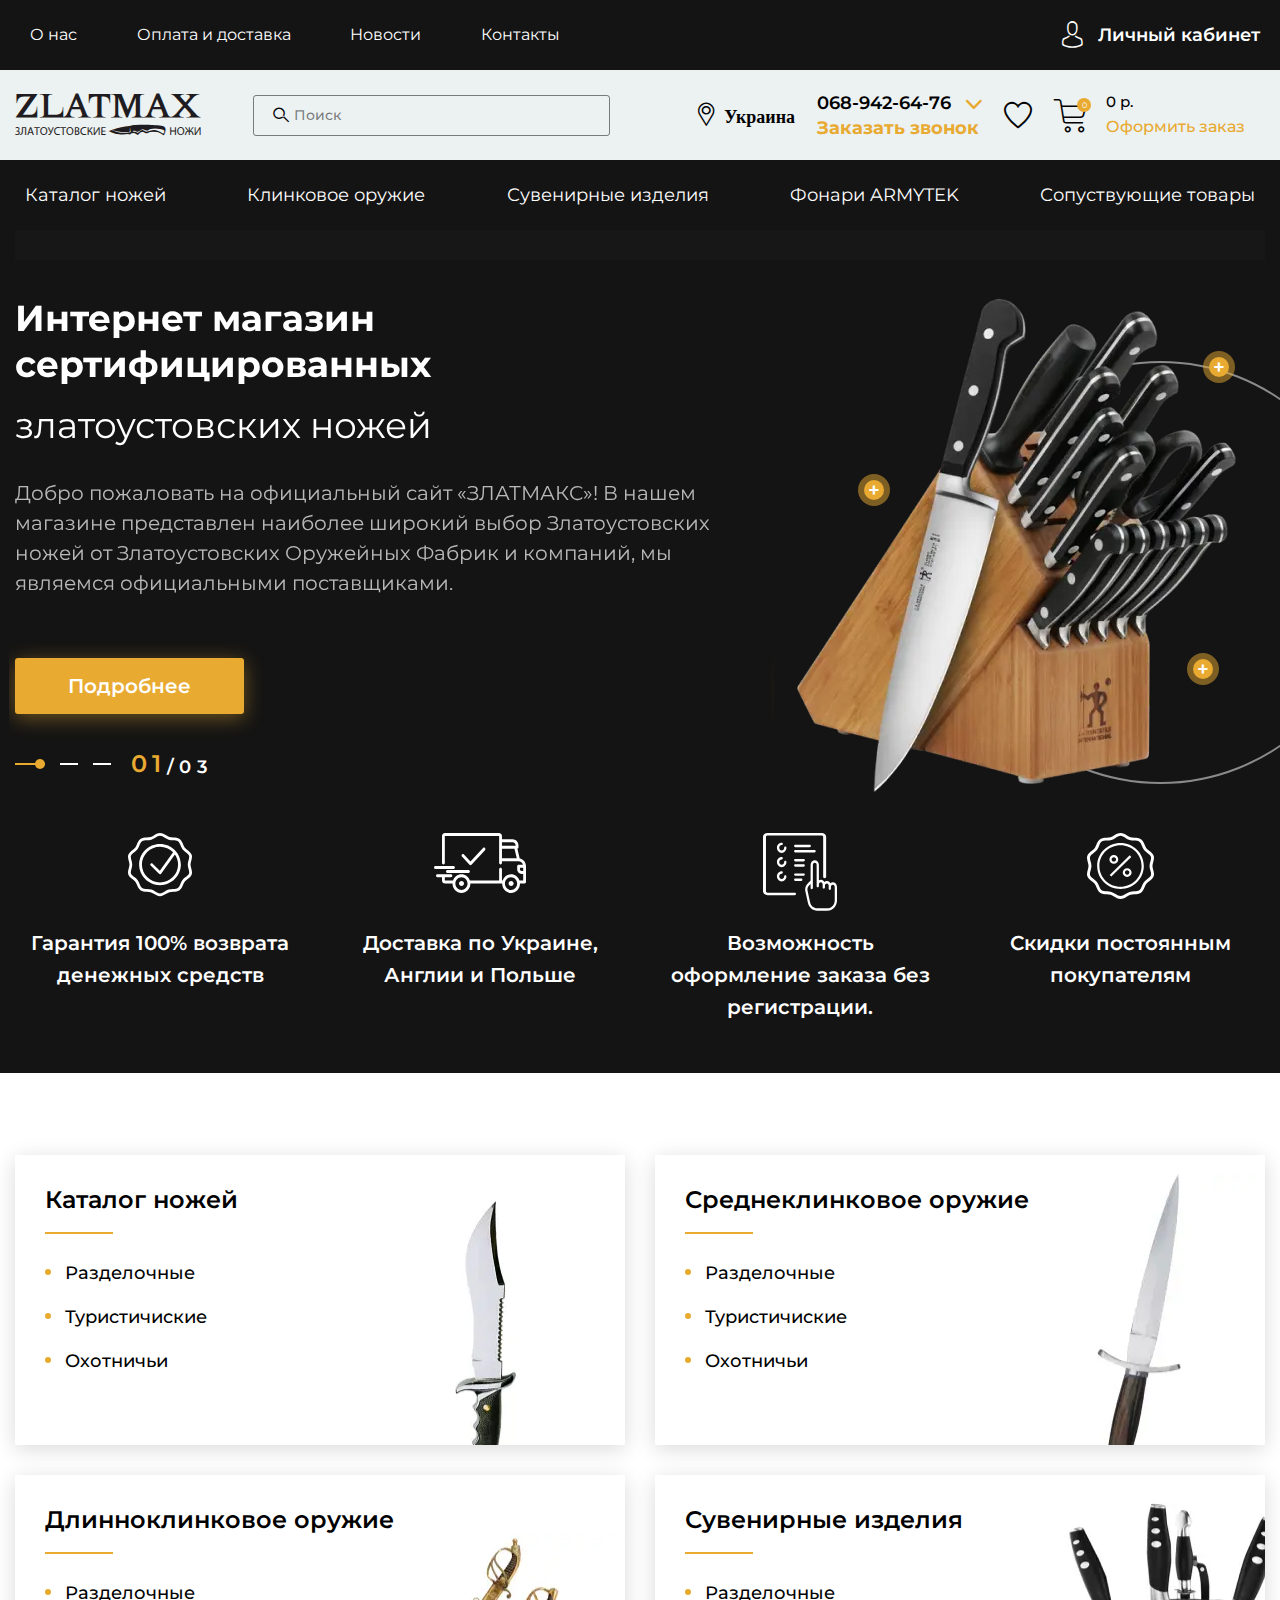
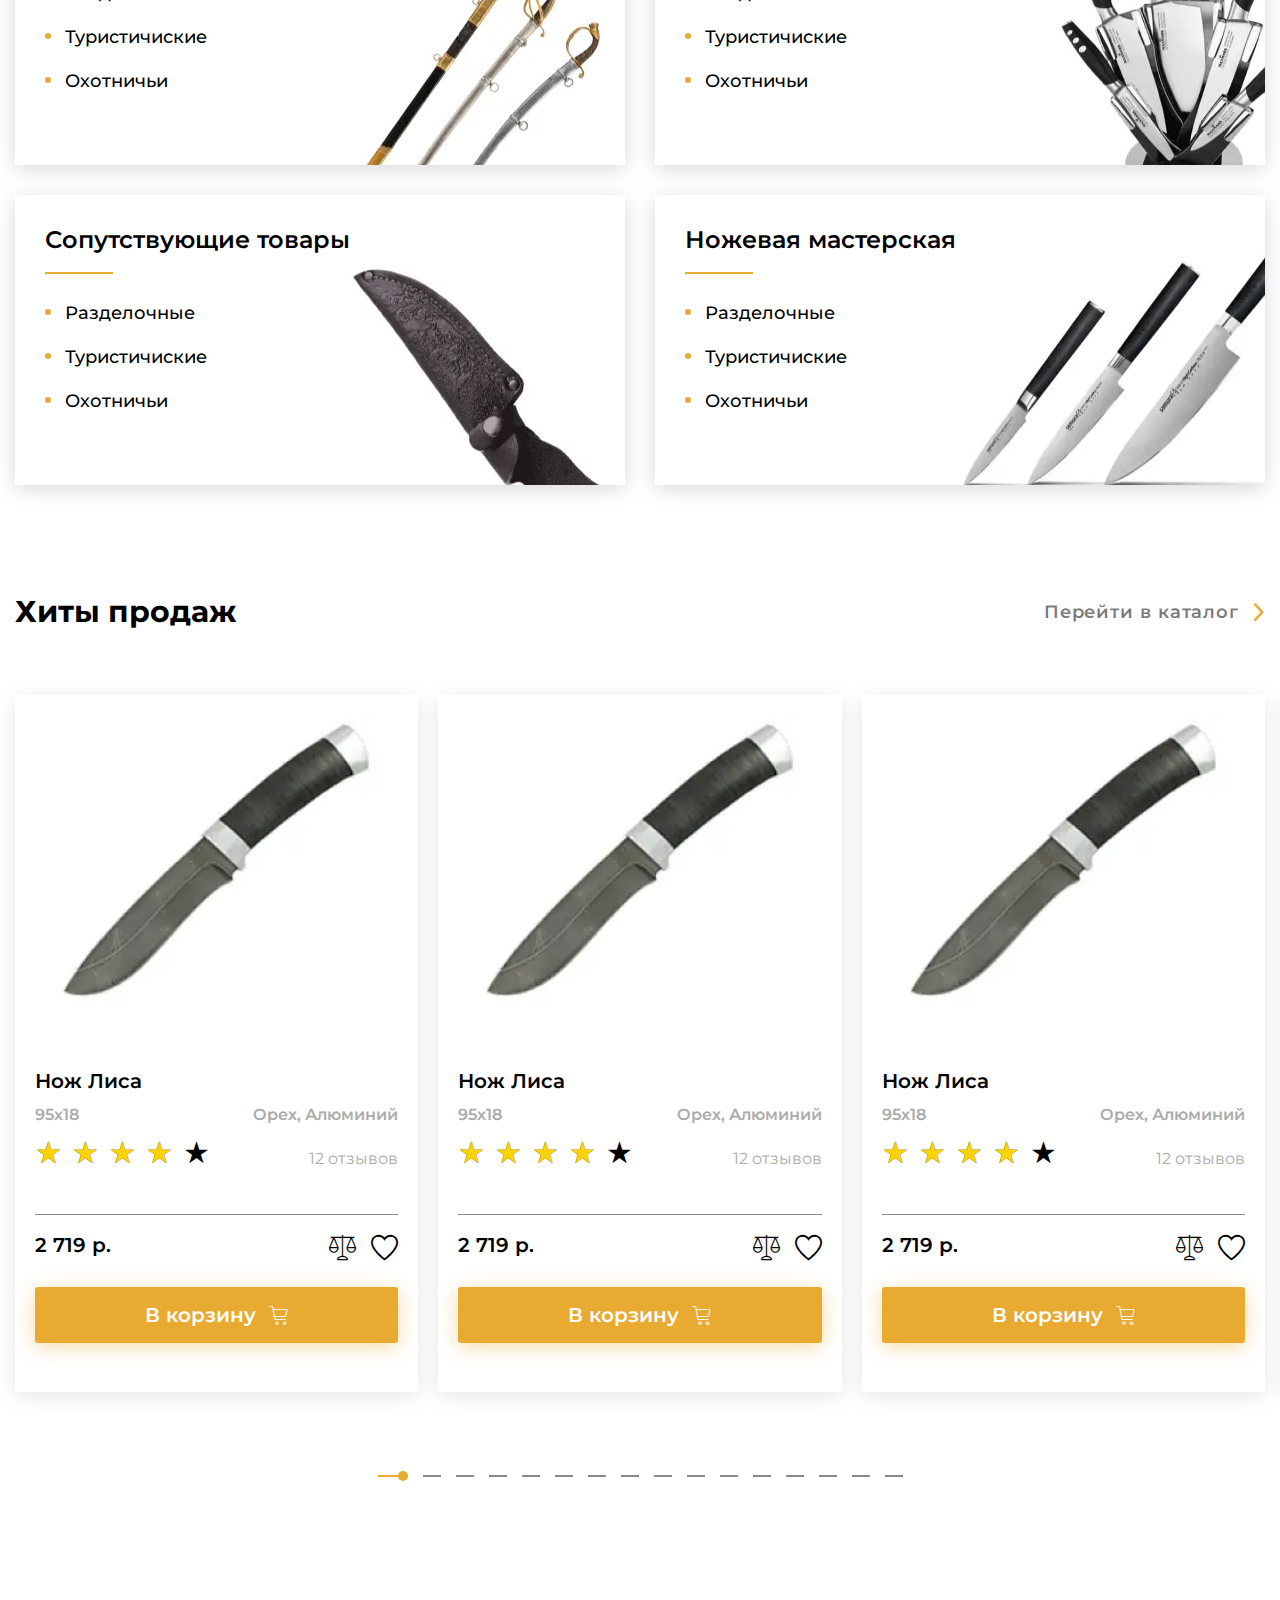
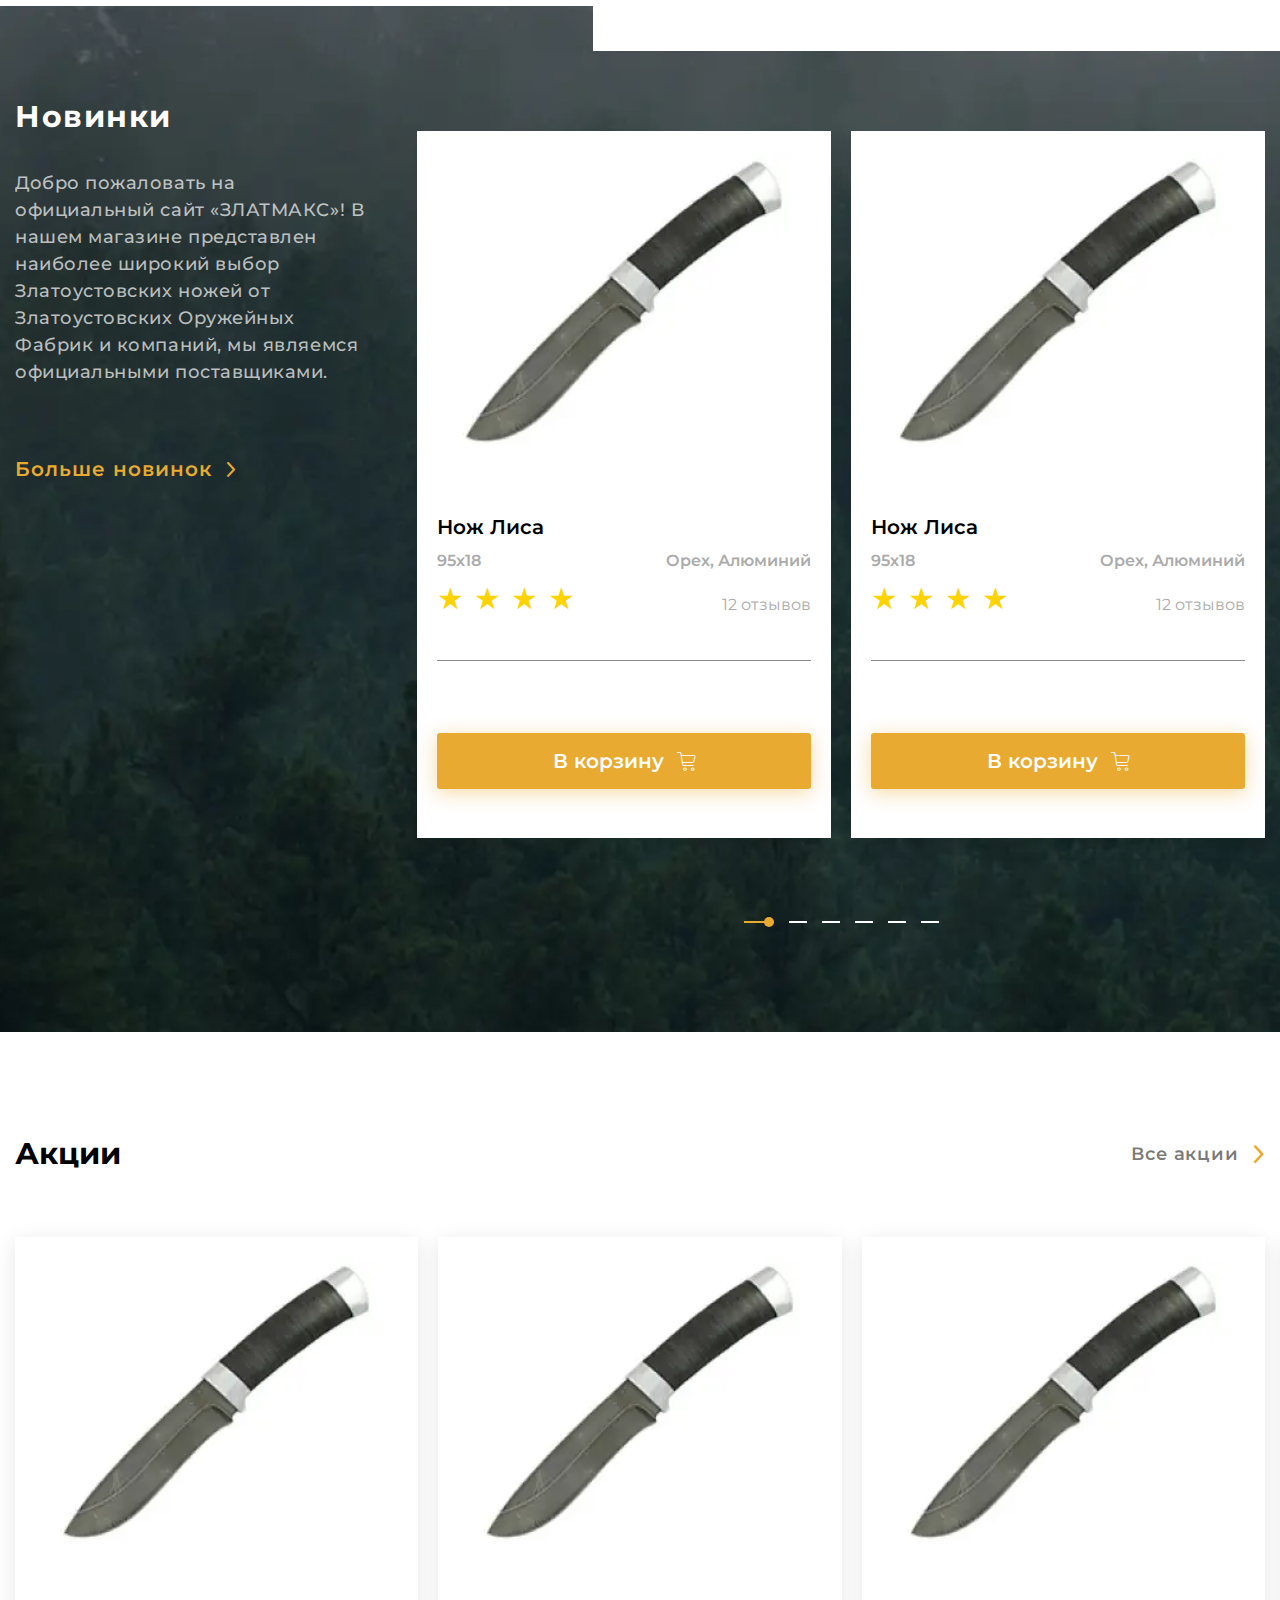
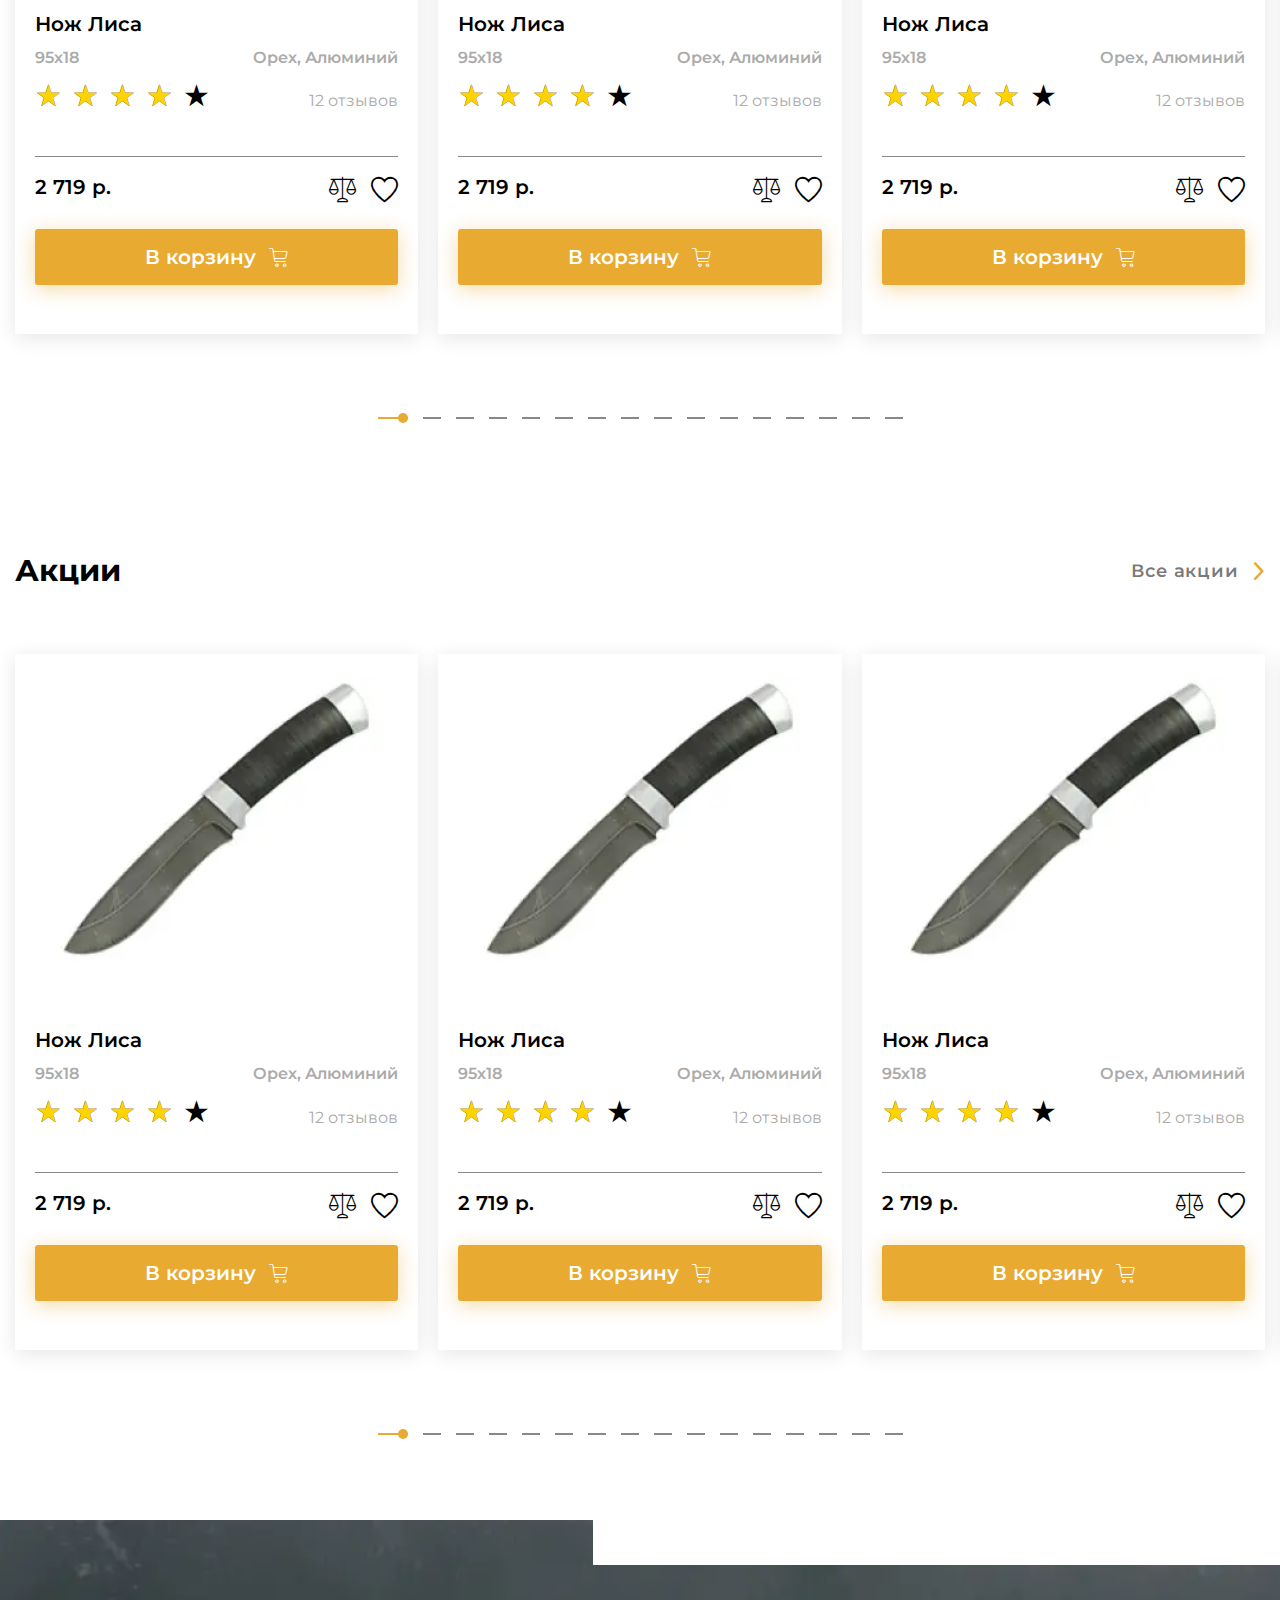
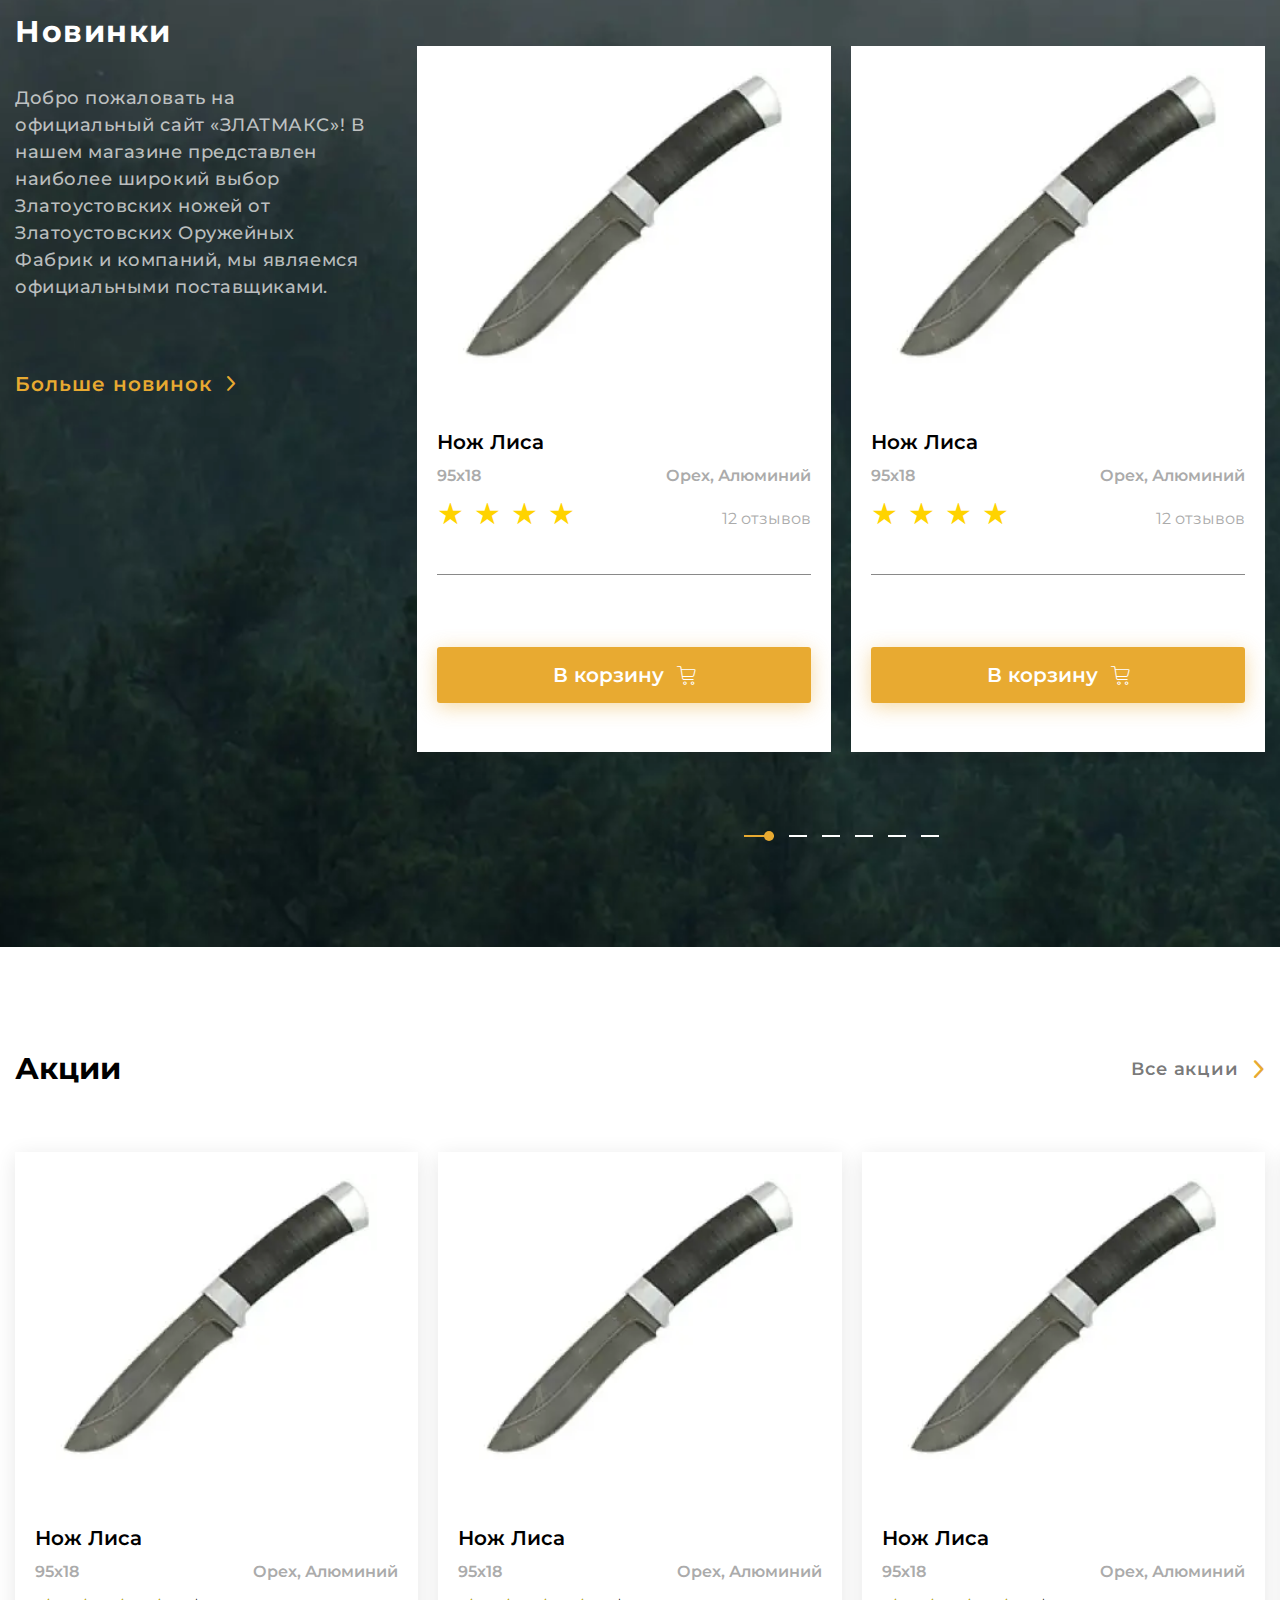
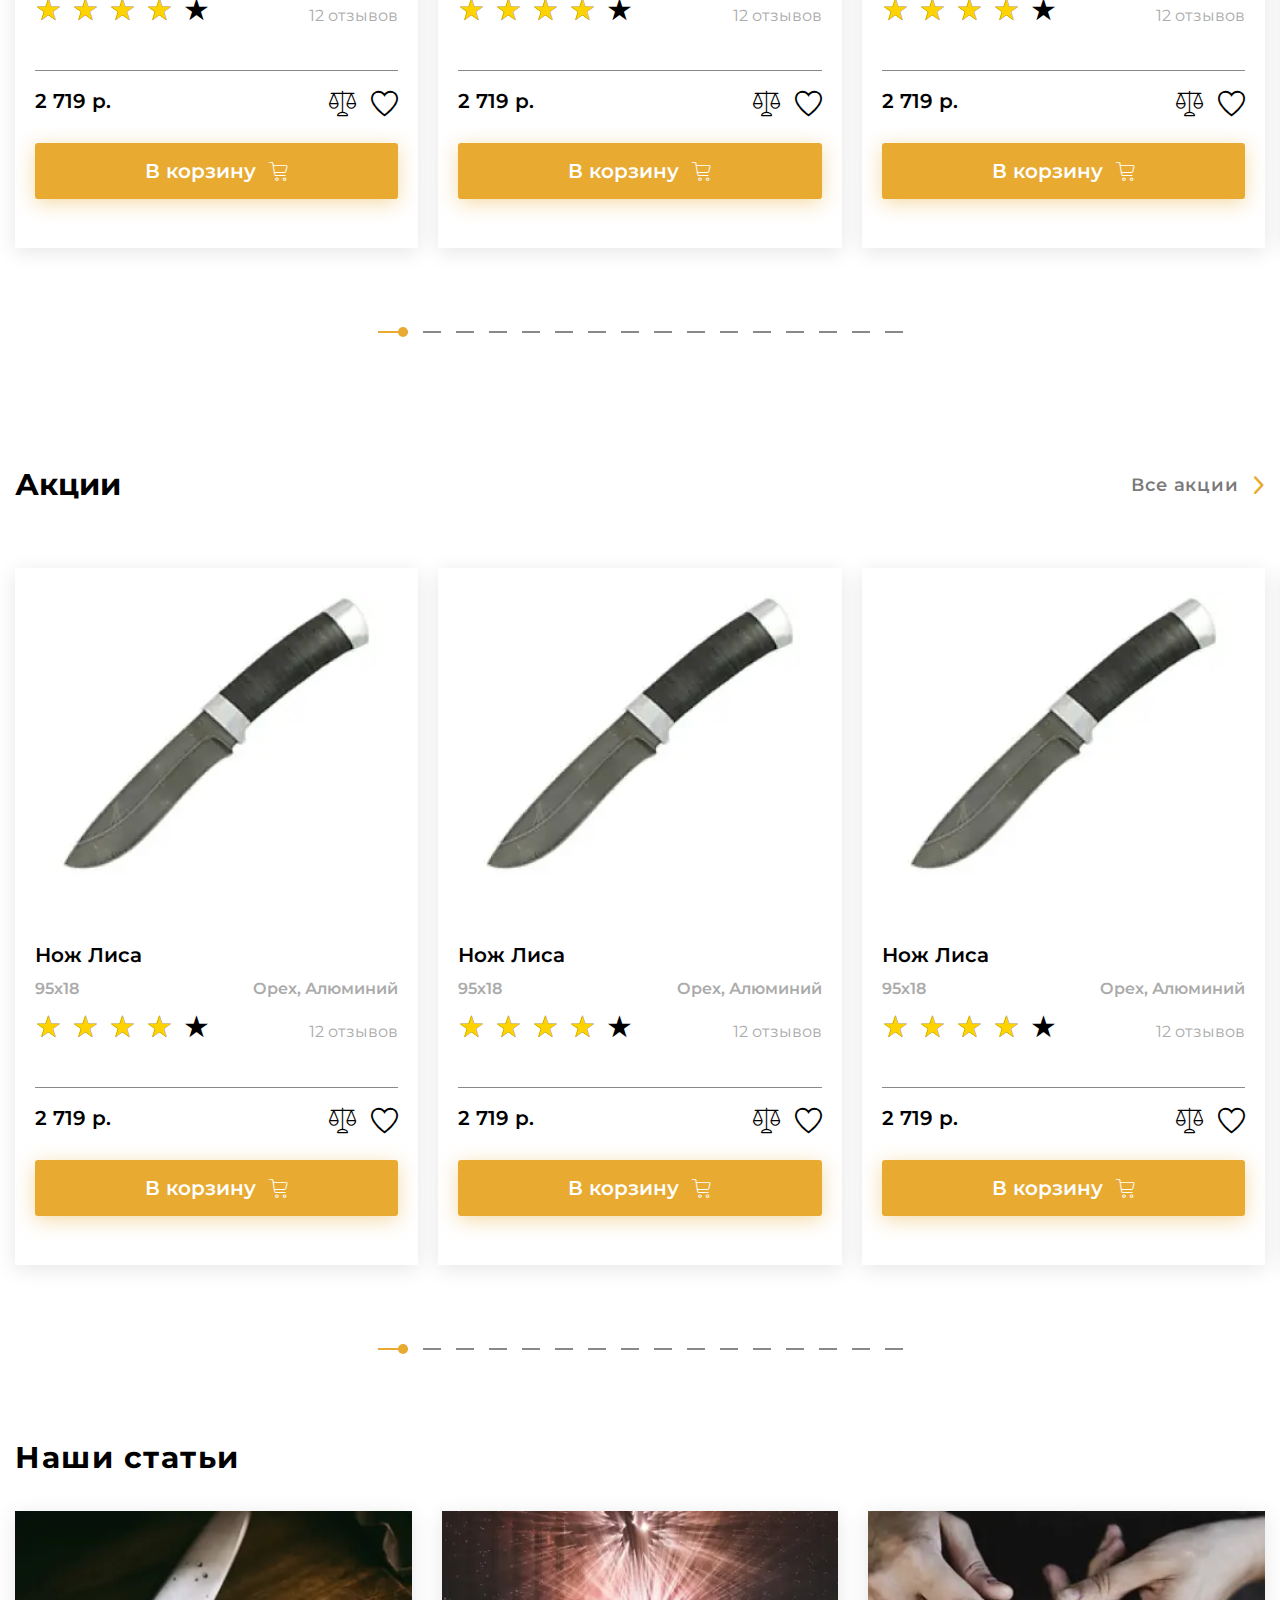
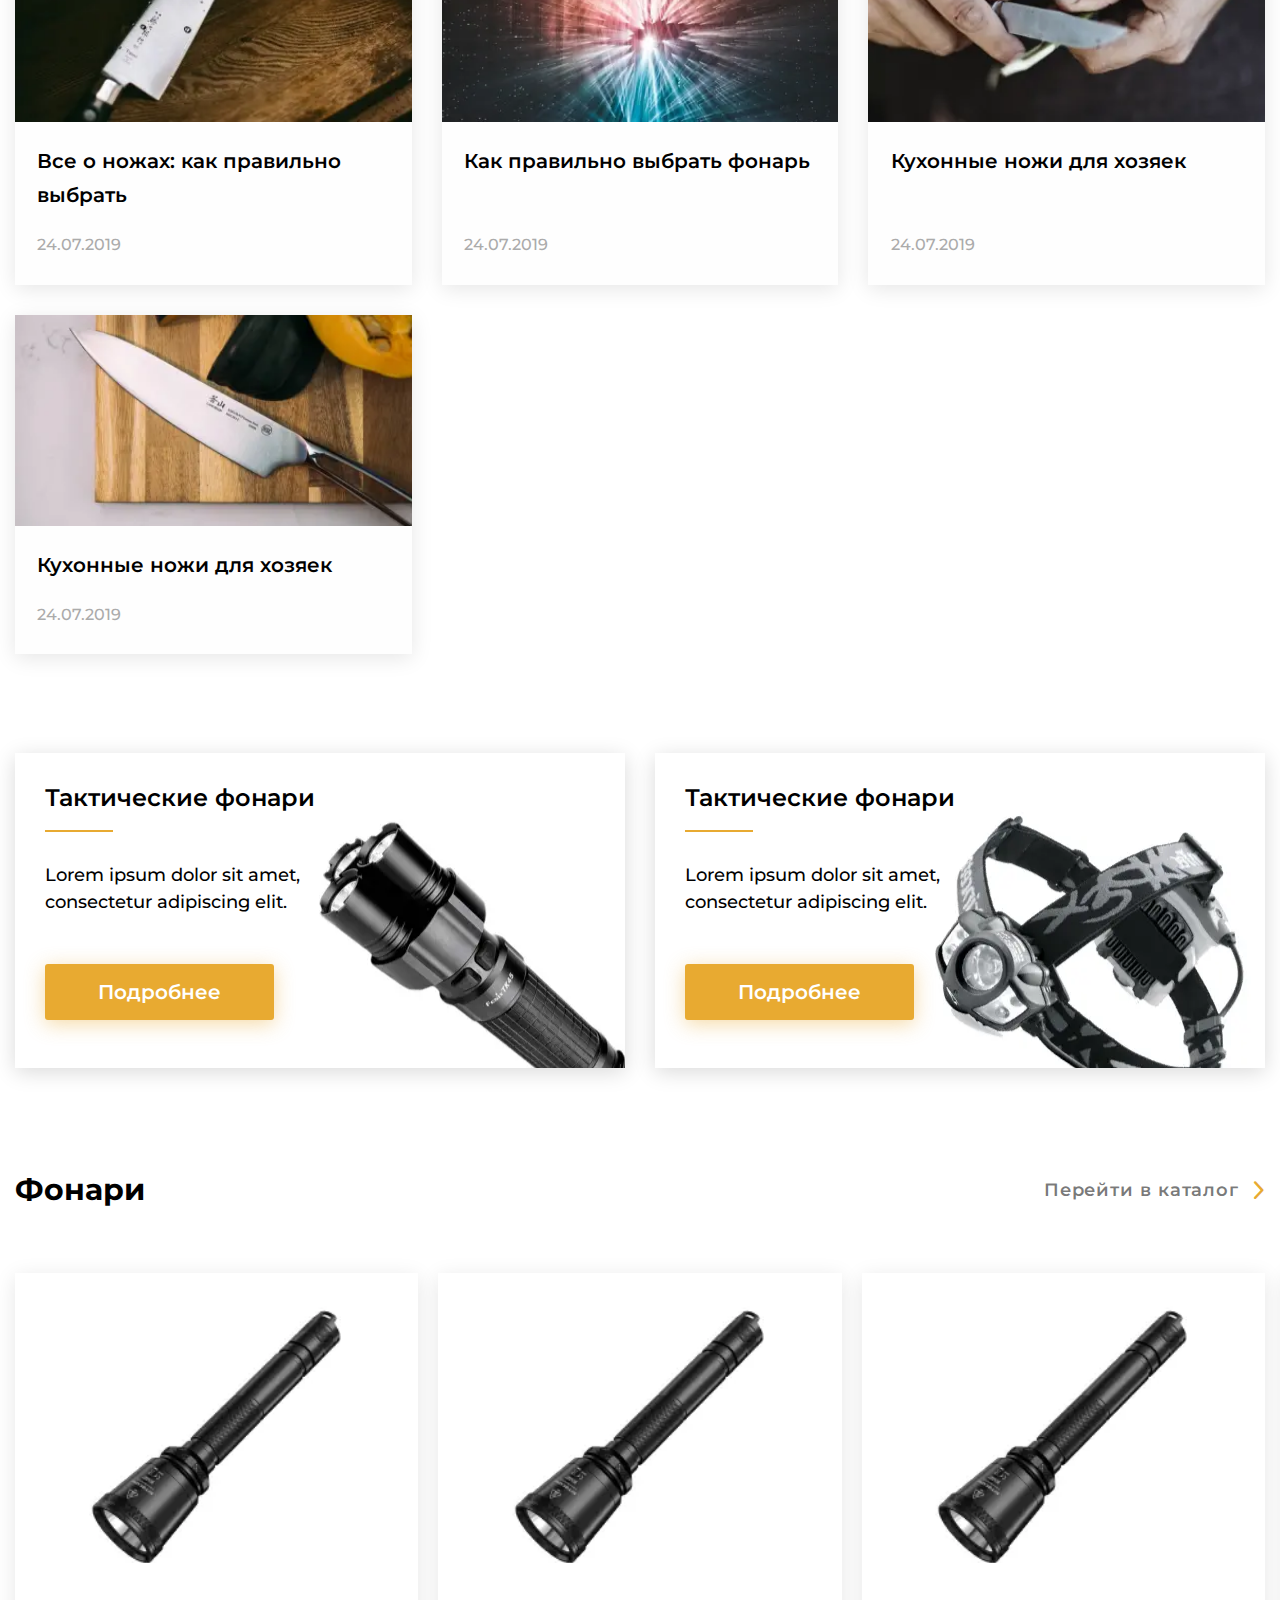
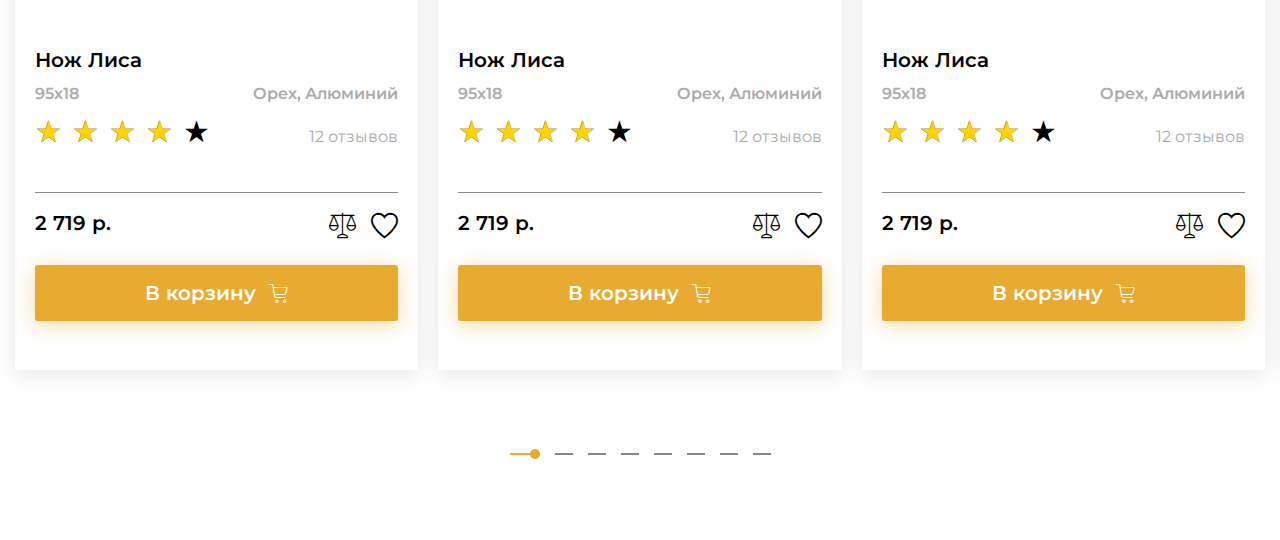
==== commit 505bb2bb: "Add files via upload" ====
--- a/home.html
+++ b/home.html
@@ -6,7 +6,7 @@
 	<meta charset="UTF-8">
 	<meta name="format-detection" content="telephone=no">
 	<!-- <style>body{opacity: 0;}</style> -->
-	<link rel="stylesheet" href="css/style.min.css?_v=20230611182021">
+	<link rel="stylesheet" href="css/style.min.css?_v=20230611183354">
 	<link rel="shortcut icon" href="favicon.ico">
 	<!-- <meta name="robots" content="noindex, nofollow"> -->
 	<meta name="viewport" content="width=device-width, initial-scale=1.0">
@@ -5406,7 +5406,7 @@
 			</div>
 		</div>
 	</div>
-	<script src="js/app.min.js?_v=20230611182021"></script>
+	<script src="js/app.min.js?_v=20230611183354"></script>
 </body>
 
 </html>